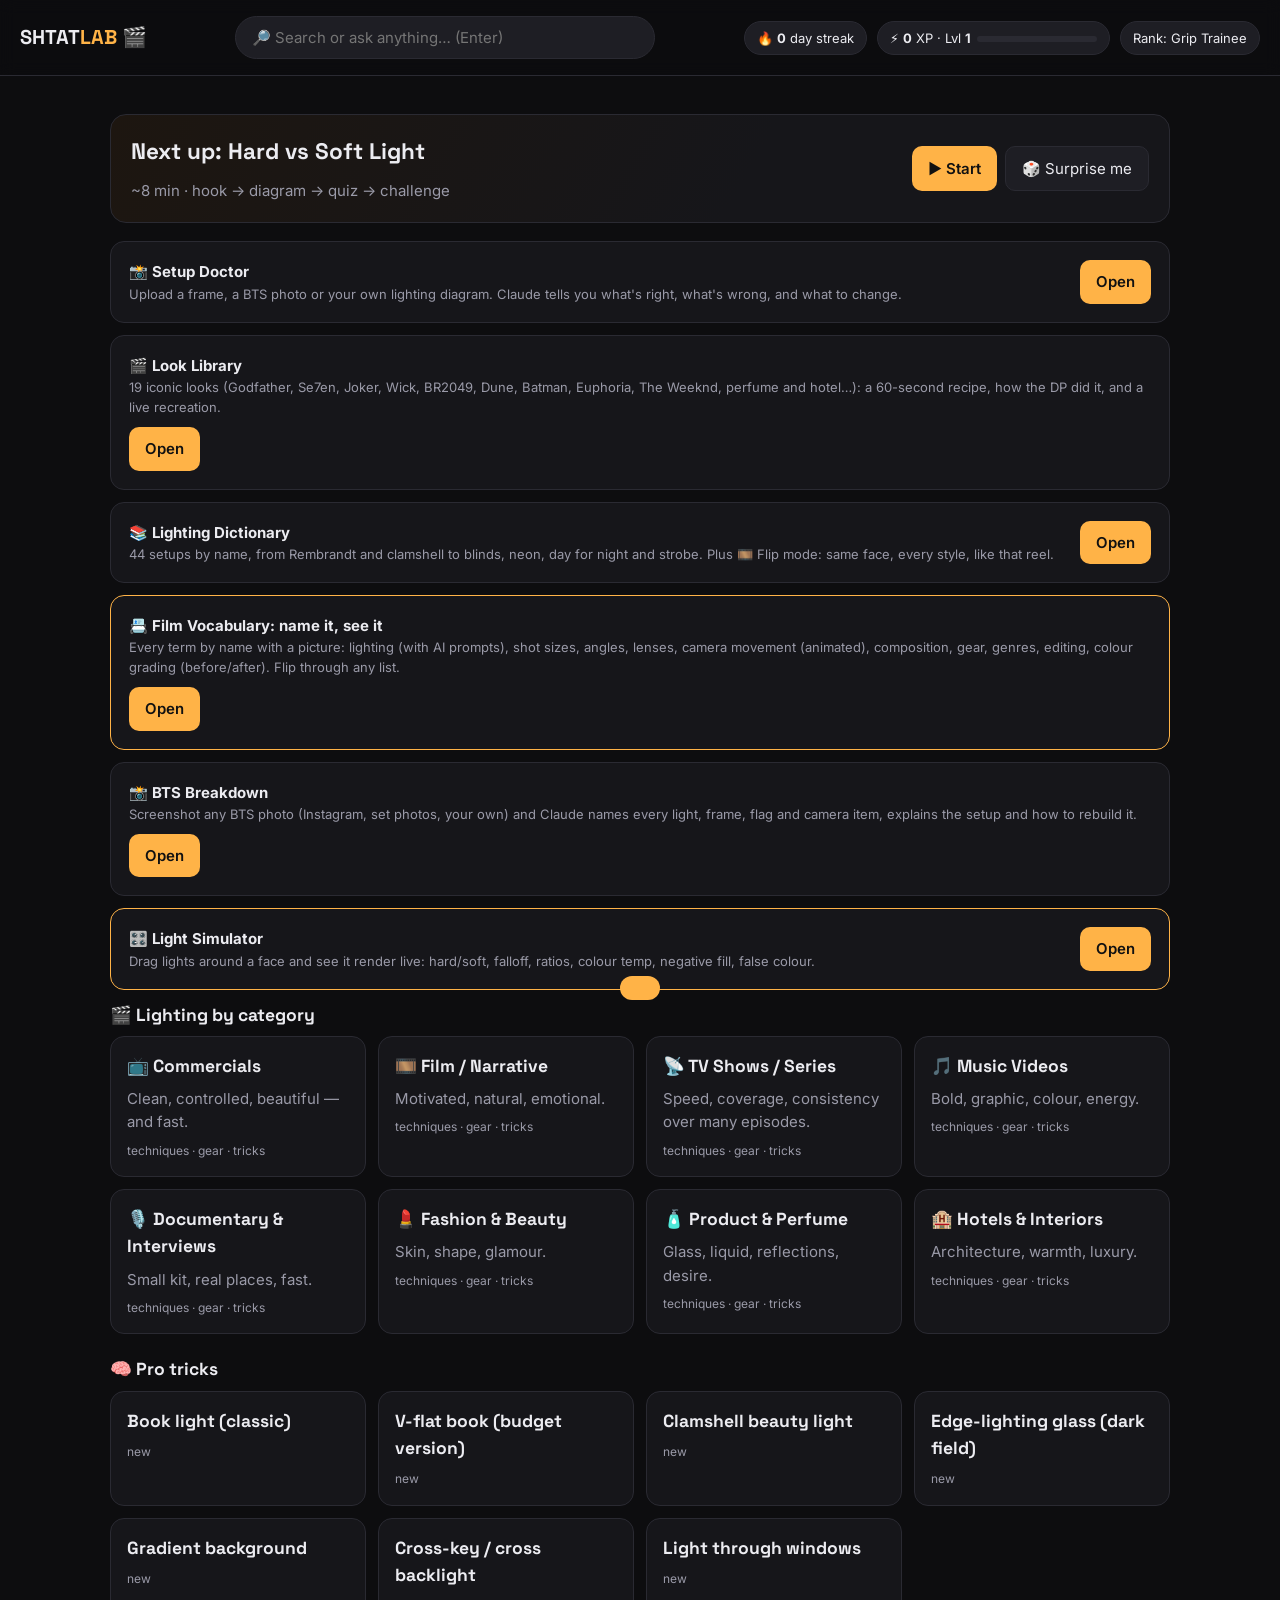
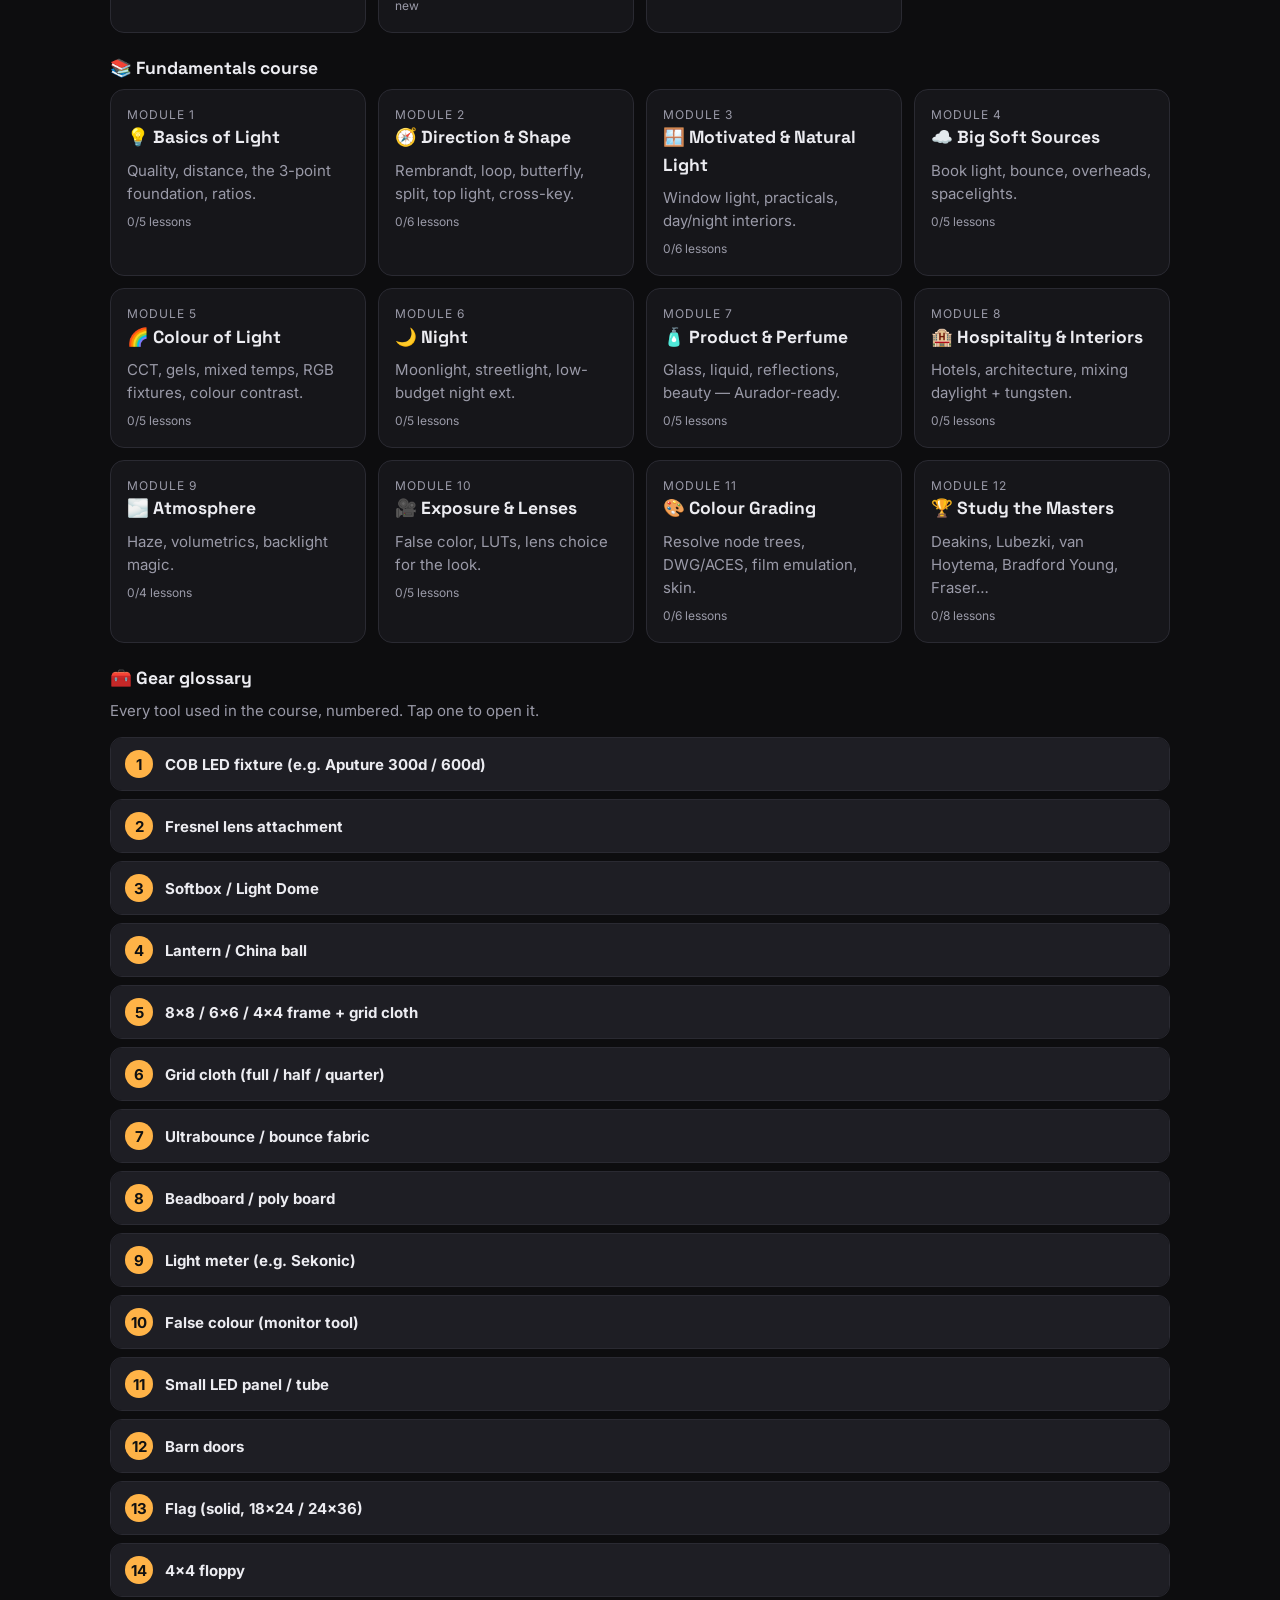
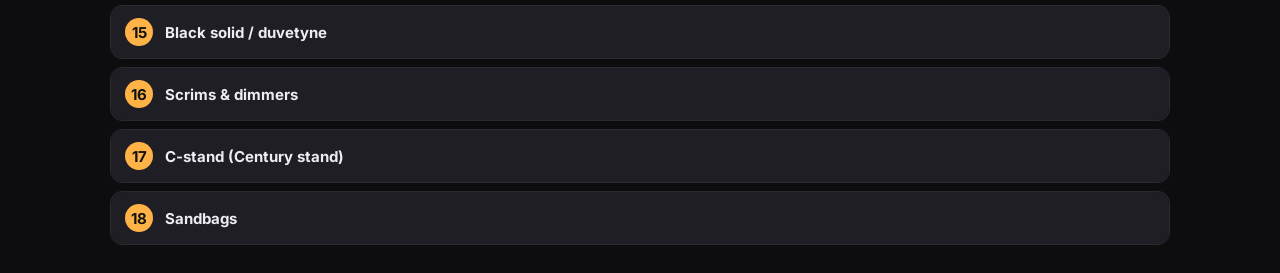
==== learn/index.html @ 8f4c864c "Shtat Lab: DP toolkit + lighting school as an iPhone web app Today, Shoots (call sheets, sun, weathe" ====
<!DOCTYPE html>
<html lang="en">
<head>
<meta charset="utf-8">
<meta name="viewport" content="width=device-width, initial-scale=1, viewport-fit=cover">
<meta name="theme-color" content="#0d0d0f">
<title>Shtat Lab: Learn</title>
<link rel="preconnect" href="https://fonts.googleapis.com">
<link href="https://fonts.googleapis.com/css2?family=Space+Grotesk:wght@400;600;700&family=Inter:wght@400;500;600&display=swap" rel="stylesheet">
<style>
:root{--bg:#0d0d0f;--panel:#16161a;--panel2:#1e1e24;--line:#2a2a32;--txt:#ececf1;--mut:#9a9aa8;--key:#ffb347;--fill:#6fa8ff;--back:#ff6b9d;--ok:#4ade80}
*{box-sizing:border-box}body{margin:0;background:var(--bg);color:var(--txt);font:15px/1.55 Inter,system-ui,sans-serif}
h1,h2,h3{font-family:'Space Grotesk',sans-serif;margin:0 0 .4em}
a{color:var(--key)}
.wrap{max-width:1100px;margin:0 auto;padding:20px}
header{display:flex;flex-wrap:wrap;gap:14px;align-items:center;justify-content:space-between;padding:16px 20px;border-bottom:1px solid var(--line);position:sticky;top:0;background:rgba(13,13,15,.92);backdrop-filter:blur(8px);z-index:5}
.logo{font-family:'Space Grotesk';font-weight:700;font-size:20px}.logo span{color:var(--key)}
#srch{flex:1;min-width:200px;max-width:420px;background:var(--panel2);color:var(--txt);border:1px solid var(--line);border-radius:999px;padding:9px 16px;font:inherit}#srch:focus{outline:none;border-color:var(--key)}
.stats{display:flex;gap:10px;flex-wrap:wrap}
.pill{background:var(--panel2);border:1px solid var(--line);border-radius:999px;padding:6px 12px;font-size:13px;white-space:nowrap}
.bar{height:6px;background:var(--line);border-radius:9px;overflow:hidden;width:120px;display:inline-block;vertical-align:middle;margin-left:6px}.bar i{display:block;height:100%;background:linear-gradient(90deg,var(--key),var(--back))}
button{font:inherit;cursor:pointer;border:0;border-radius:10px;padding:10px 16px;background:var(--panel2);color:var(--txt);border:1px solid var(--line)}
button:hover{border-color:var(--key)}
.cta{background:var(--key);color:#111;font-weight:600;border:0}
.hero{display:grid;grid-template-columns:1fr auto;gap:16px;align-items:center;background:linear-gradient(120deg,#1d1610,#16161a 60%);border:1px solid var(--line);border-radius:16px;padding:20px;margin:18px 0}
.hero p{color:var(--mut);margin:.2em 0 0}
.mods{display:grid;grid-template-columns:repeat(auto-fill,minmax(240px,1fr));gap:12px}
.mod{background:var(--panel);border:1px solid var(--line);border-radius:14px;padding:16px;cursor:pointer;transition:.15s}
.mod:hover{transform:translateY(-2px);border-color:var(--key)}
.mod .n{font-size:12px;color:var(--mut);letter-spacing:.08em;text-transform:uppercase}
.mod.locked{opacity:.55}
.mod .prog{font-size:12px;color:var(--mut);margin-top:8px}
.lessons{display:grid;gap:10px;margin-top:12px}
.les{display:flex;justify-content:space-between;align-items:center;background:var(--panel);border:1px solid var(--line);border-radius:12px;padding:14px 16px;cursor:pointer}
.les:hover{border-color:var(--key)}.les.done{border-color:var(--ok)}
.tag{font-size:11px;padding:3px 8px;border-radius:99px;background:var(--panel2);color:var(--mut)}
.tabs{display:flex;gap:6px;flex-wrap:wrap;margin:14px 0}
.tabs button{padding:8px 12px;font-size:13px}.tabs button.on{background:var(--key);color:#111;border-color:var(--key)}
.card{background:var(--panel);border:1px solid var(--line);border-radius:14px;padding:18px;margin-bottom:12px}
.hook{border-left:4px solid var(--back)}
.diagram{background:#101014;border-radius:12px;padding:10px}
.grid2{display:grid;grid-template-columns:repeat(auto-fit,minmax(260px,1fr));gap:12px}
ul{padding-left:18px;margin:.3em 0}li{margin:.25em 0}
.ex{display:flex;gap:10px;align-items:flex-start;padding:10px 0;border-bottom:1px solid var(--line)}.ex:last-child{border:0}
.ex b{display:block}.ex small{color:var(--mut)}
.badge{font-size:11px;padding:2px 7px;border-radius:6px;font-weight:600}
.film{background:#3b2a12;color:var(--key)}.tv{background:#122a3b;color:var(--fill)}.ad{background:#3b1228;color:var(--back)}.yt{background:#3b1212;color:#ff6b6b}.web{background:#1e2e1e;color:var(--ok)}
.opt{display:block;width:100%;text-align:left;margin:6px 0}
.opt.right{background:#143322;border-color:var(--ok)}.opt.wrong{background:#3a1616;border-color:#f87171}
.toast{position:fixed;bottom:20px;left:50%;transform:translateX(-50%) translateY(120px);background:var(--key);color:#111;font-weight:700;padding:12px 20px;border-radius:12px;transition:.3s;z-index:20}
.toast.show{transform:translateX(-50%) translateY(0)}
.back{margin-bottom:10px}
.mut{color:var(--mut)}
.chal{border:1px dashed var(--key)}
.copy{font-size:13px;padding:6px 10px}
.legend span{display:inline-flex;align-items:center;gap:5px;margin-right:12px;font-size:13px}.legend i{width:10px;height:10px;border-radius:50%;display:inline-block}
.gear{border:1px solid var(--line);border-radius:12px;margin:8px 0;overflow:hidden}
.gear summary{list-style:none;cursor:pointer;padding:12px 14px;display:flex;gap:12px;align-items:center;background:var(--panel2)}
.gear summary::-webkit-details-marker{display:none}
.gear .num{width:28px;height:28px;border-radius:50%;background:var(--key);color:#111;font-weight:700;display:flex;align-items:center;justify-content:center;flex:none}
.gear .body{padding:14px;display:grid;grid-template-columns:180px 1fr;gap:14px;align-items:start}
.gear .pic{background:#101014;border-radius:10px;padding:8px}
.ai{white-space:pre-wrap;background:var(--panel2);border-radius:10px;padding:12px;margin-top:10px;font-size:14px}
.drop{border:2px dashed var(--line);border-radius:12px;padding:18px;text-align:center;cursor:pointer;color:var(--mut)}
.drop:hover{border-color:var(--key)}
.thumbs{display:flex;gap:8px;flex-wrap:wrap;margin-top:10px}.thumbs img{height:90px;border-radius:8px}
textarea{width:100%;background:var(--panel2);color:var(--txt);border:1px solid var(--line);border-radius:10px;padding:10px;font:inherit;margin-top:10px}
.lead{font-size:17px;line-height:1.6}
.card h3{margin-top:18px}.card h3:first-child{margin-top:0}
.box{border-left:4px solid var(--key);background:var(--panel2);border-radius:8px;padding:10px 14px;margin:14px 0}.box b{color:var(--key)}
.figs{display:grid;grid-template-columns:repeat(auto-fit,minmax(240px,1fr));gap:12px;margin:12px 0}
.fig{margin:0;background:#101014;border-radius:12px;padding:8px}.fig canvas{width:100%;border-radius:8px;display:block;background:#222}
.fig figcaption{font-size:13px;color:var(--mut);margin-top:6px}.fig figcaption .copy{margin-top:6px;display:inline-block}
.sim{margin-top:6px}.simgrid{display:grid;grid-template-columns:320px 1fr;gap:14px;align-items:start}
.modal{position:fixed;inset:0;background:#000c;z-index:50;display:flex;align-items:center;justify-content:center;padding:16px}.modal[hidden]{display:none}.modalbox{background:var(--panel);border:1px solid var(--line);border-radius:14px;padding:16px;width:min(1000px,100%);max-height:94vh;overflow:auto}
.inp{width:100%;margin:0 0 8px;background:var(--panel2);color:var(--txt);border:1px solid var(--line);border-radius:8px;padding:6px}
.winrow{border:1px solid var(--line);border-radius:10px;padding:8px 10px;margin:8px 0;display:flex;flex-wrap:wrap;gap:6px;align-items:center}.winrow .rng{width:100%;margin:2px 0}
.sigs{display:flex;gap:6px;flex-wrap:wrap;margin-bottom:10px}
#plan{width:100%;max-width:320px;border-radius:12px;touch-action:none;cursor:grab;background:#101014}
#view{width:100%;border-radius:12px;background:#222;image-rendering:auto}
.meter{margin-top:8px;font-size:14px;background:var(--panel2);border-radius:8px;padding:8px 10px}
.simctl{display:grid;grid-template-columns:1fr 1fr;gap:12px;margin-top:12px}
.rng{display:grid;grid-template-columns:1fr 120px 52px;gap:8px;align-items:center;font-size:13px;margin:6px 0}.rng output{font-size:12px;color:var(--key);text-align:right}
.chk{font-size:13px;display:inline-flex;gap:6px;align-items:center;margin:6px 10px 0 0}
select{background:var(--panel2);color:var(--txt);border:1px solid var(--line);border-radius:8px;padding:6px}
.lchips{display:flex;gap:6px;flex-wrap:wrap;margin-top:10px}.lchip{font-size:12px;padding:6px 10px;display:inline-flex;gap:6px;align-items:center}.lchip i{width:10px;height:10px;border-radius:50%;display:inline-block}.lchip.on{border-color:var(--key);background:#2a2216}
.vid{display:flex;gap:10px;padding:10px 0;border-bottom:1px solid var(--line)}.vid:last-child{border:0}.vid small{display:block;color:var(--mut)}
@media(max-width:760px){.simgrid,.simctl{grid-template-columns:1fr}}
@media(max-width:640px){.hero{grid-template-columns:1fr}.gear .body{grid-template-columns:1fr}}
.card.book{line-height:1.65}@media(max-width:700px){.flipgrid{grid-template-columns:1fr!important}}.card.book h3{margin-top:22px}

/* --- phone app tweaks --- */
html,body{overscroll-behavior-y:none;-webkit-tap-highlight-color:transparent}
body{-webkit-font-smoothing:antialiased}
@media(max-width:640px){
 header{padding:10px 14px;gap:8px}
 header .logo{font-size:18px}
 #srch{order:3;flex-basis:100%;max-width:none;font-size:16px}
 .stats{gap:6px}.pill{padding:5px 9px;font-size:12px}.bar{width:60px}
 .wrap{padding:14px}
 .hero{padding:16px;margin:12px 0}
 button{min-height:40px}
 input,select,textarea{font-size:16px}
 .tabs{flex-wrap:nowrap;overflow-x:auto;scrollbar-width:none;margin:12px -14px;padding:0 14px}.tabs::-webkit-scrollbar{display:none}.tabs button{flex:none}
 .modalbox{padding:12px}
}
</style>
</head>
<body>
<header>
  <div class="logo" onclick="home()" style="cursor:pointer">SHTAT<span>LAB</span> 🎬</div><input id="srch" placeholder="🔎 Search or ask anything… (Enter)" onkeydown="if(event.key==='Enter')doSearch(this.value)">
  <div class="stats">
    <span class="pill">🔥 <b id="streak">0</b> day streak</span>
    <span class="pill">⚡ <b id="xp">0</b> XP · Lvl <b id="lvl">1</b><span class="bar"><i id="xpbar" style="width:0%"></i></span></span>
    <span class="pill" id="rank">Rank: Grip Trainee</span>
  </div>
</header>
<div class="wrap" id="app"></div>
<div class="toast" id="toast"></div>

<script>
// ---------- STATE (localStorage, safe) ----------
const S = (()=>{let d={xp:0,done:{},last:null,streak:0};try{d=Object.assign(d,JSON.parse(localStorage.getItem('lightlab')||'{}'))}catch(e){}return d})();
function save(){try{localStorage.setItem('lightlab',JSON.stringify(S))}catch(e){}}
const RANKS=[[0,'Grip Trainee'],[100,'Best Boy'],[250,'Gaffer'],[500,'Camera Operator'],[900,'DP'],[1500,'ASC Material'],[2500,'Deakins Mode']];
function touchStreak(){const t=new Date().toDateString();if(S.last===t)return;const y=new Date(Date.now()-864e5).toDateString();S.streak=(S.last===y)?S.streak+1:1;S.last=t;save()}
function addXP(n,msg){S.xp+=n;touchStreak();save();renderStats();toast(`+${n} XP · ${msg}`)}
function renderStats(){const lvl=Math.floor(S.xp/100)+1;xp.textContent=S.xp;document.getElementById('lvl').textContent=lvl;xpbar.style.width=(S.xp%100)+'%';streak.textContent=S.streak;let r=RANKS[0][1];RANKS.forEach(([x,n])=>{if(S.xp>=x)r=n});rank.textContent='Rank: '+r}
function toast(m){const t=document.getElementById('toast');t.textContent=m;t.classList.add('show');setTimeout(()=>t.classList.remove('show'),1800)}
const yt=q=>'https://www.youtube.com/results?search_query='+encodeURIComponent(q);

// ---------- DIAGRAMS (top-down SVG) ----------
function lamp(x,y,c,label,rot=0,soft=false){return `<g transform="translate(${x},${y}) rotate(${rot})">${soft?`<rect x="-26" y="-6" width="52" height="12" rx="3" fill="${c}" opacity=".9"/>`:`<polygon points="-10,-8 10,-8 6,8 -6,8" fill="${c}"/>`}</g><text x="${x}" y="${y+(y>150?28:-16)}" fill="${c}" font-size="12" text-anchor="middle" font-family="Inter">${label}</text>`}
function beam(x1,y1,x2,y2,c){return `<line x1="${x1}" y1="${y1}" x2="${x2}" y2="${y2}" stroke="${c}" stroke-width="1.5" stroke-dasharray="4 4" opacity=".7"/>`}
const subj=(x=250,y=120)=>`<circle cx="${x}" cy="${y}" r="16" fill="#ddd"/><polygon points="${x-4},${y+15} ${x+4},${y+15} ${x},${y+22}" fill="#ddd"/><text x="${x+24}" y="${y-18}" fill="#9a9aa8" font-size="11" font-family="Inter">talent (nose →cam)</text>`;
const cam=(x=250,y=250)=>`<rect x="${x-16}" y="${y-10}" width="32" height="20" rx="3" fill="#888"/><polygon points="${x-8},${y-10} ${x+8},${y-10} ${x+12},${y-20} ${x-12},${y-20}" fill="#888"/><text x="${x}" y="${y+26}" fill="#9a9aa8" font-size="11" text-anchor="middle" font-family="Inter">CAMERA</text>`;
const svg=inner=>`<svg viewBox="0 0 500 290" width="100%" style="max-height:330px">${inner}</svg>`;

const D={
threePoint:svg(beam(110,200,250,120,'#ffb347')+beam(400,210,250,120,'#6fa8ff')+beam(330,40,250,120,'#ff6b9d')+subj()+cam()+lamp(110,200,'#ffb347','KEY · 45° side, slightly high',-50,true)+lamp(400,210,'#6fa8ff','FILL · opposite, 1–2 stops under',50,true)+lamp(330,40,'#ff6b9d','BACK/RIM · behind, opp. key',150)+`<line x1="250" y1="20" x2="250" y2="285" stroke="#2a2a32"/>`),
hardSoft:svg(`<text x="125" y="22" fill="#ececf1" text-anchor="middle" font-family="Space Grotesk" font-size="14">HARD</text><text x="375" y="22" fill="#ececf1" text-anchor="middle" font-family="Space Grotesk" font-size="14">SOFT</text><line x1="250" y1="10" x2="250" y2="285" stroke="#2a2a32"/>`+lamp(60,80,'#ffb347','small source / far',0)+beam(60,80,125,160,'#ffb347')+`<circle cx="125" cy="160" r="18" fill="#ddd"/><polygon points="140,170 230,230 215,250 125,178" fill="#000" stroke="#555"/><text x="185" y="270" fill="#9a9aa8" font-size="11" font-family="Inter" text-anchor="middle">crisp shadow edge</text><rect x="285" y="50" width="90" height="14" rx="3" fill="#6fa8ff"/><text x="330" y="40" fill="#6fa8ff" font-size="12" text-anchor="middle" font-family="Inter">big source / close (8x8 grid, bounce)</text>`+beam(300,64,375,160,'#6fa8ff')+beam(370,64,375,160,'#6fa8ff')+`<circle cx="375" cy="160" r="18" fill="#ddd"/><defs><linearGradient id="g"><stop offset="0" stop-color="#000" stop-opacity=".9"/><stop offset="1" stop-color="#000" stop-opacity="0"/></linearGradient></defs><polygon points="388,172 480,235 460,262 372,180" fill="url(#g)"/><text x="425" y="280" fill="#9a9aa8" font-size="11" font-family="Inter" text-anchor="middle">soft, wrapping falloff</text>`),
inverse:svg(lamp(50,140,'#ffb347','source',90)+[1,2,3,4].map((d,i)=>{const x=50+d*100,o=1/(d*d);return `<rect x="${x-14}" y="${140-60*Math.sqrt(o)}" width="28" height="${120*Math.sqrt(o)}" fill="#ffb347" opacity="${.15+o*.85}" rx="3"/><text x="${x}" y="230" fill="#ececf1" font-size="13" text-anchor="middle" font-family="Space Grotesk">${d}m</text><text x="${x}" y="250" fill="#9a9aa8" font-size="12" text-anchor="middle" font-family="Inter">${['100%','25% (−2 st)','11% (−3.2 st)','6% (−4 st)'][i]}</text>`}).join('')+`<text x="250" y="280" fill="#ff6b9d" font-size="12" text-anchor="middle" font-family="Inter">double the distance → 1/4 the light (−2 stops)</text>`),
ratio:svg(subj(250,130)+cam(250,255)+lamp(120,150,'#ffb347','KEY  f/5.6',-70,true)+lamp(380,150,'#6fa8ff','FILL  f/2.8 → 2 stops = 4:1',70,true)+beam(120,150,250,130,'#ffb347')+beam(380,150,250,130,'#6fa8ff')+`<text x="250" y="40" fill="#ececf1" font-size="14" text-anchor="middle" font-family="Space Grotesk">1 stop = 2:1 · 2 stops = 4:1 · 3 stops = 8:1</text><text x="250" y="62" fill="#9a9aa8" font-size="12" text-anchor="middle" font-family="Inter">commercial/beauty ≈ 2:1 · drama ≈ 4:1–8:1 · noir 16:1+</text>`),
negFill:svg(subj(250,130)+cam(250,255)+lamp(110,150,'#ffb347','KEY (soft)',-70,true)+beam(110,150,250,130,'#ffb347')+`<rect x="360" y="90" width="12" height="90" fill="#000" stroke="#ececf1"/><text x="400" y="80" fill="#ececf1" font-size="12" text-anchor="middle" font-family="Inter">4x4 floppy / black solid</text><text x="400" y="200" fill="#9a9aa8" font-size="11" text-anchor="middle" font-family="Inter">kills bounce → shape on shadow side</text>`),
};

// ---------- GEAR GLOSSARY (numbered, expandable, illustrated) ----------
const G=(s)=>`<svg viewBox="0 0 160 110" width="100%">${s}</svg>`;
const stand=(x)=>`<line x1="${x}" y1="60" x2="${x}" y2="100" stroke="#777" stroke-width="3"/><line x1="${x}" y1="100" x2="${x-18}" y2="108" stroke="#777" stroke-width="3"/><line x1="${x}" y1="100" x2="${x+18}" y2="108" stroke="#777" stroke-width="3"/>`;
const GEAR={
 cob:{n:'COB LED fixture (e.g. Aputure 300d / 600d)',d:'A single-point, high-output LED (chip-on-board). On its own it is a HARD source. It is the "engine" you put modifiers on: softbox, lantern, fresnel, or you fire it into a bounce or through a frame of grid cloth. Bowens mount on most.',img:G(stand(80)+`<rect x="55" y="25" width="50" height="38" rx="5" fill="#444" stroke="#999"/><circle cx="80" cy="44" r="12" fill="#ffb347"/><rect x="70" y="63" width="20" height="6" fill="#666"/>`),q:'Aputure 600d COB light'},
 fresnel:{n:'Fresnel lens attachment',d:'A stepped lens in front of the source that lets you spot (tight, punchy, hard) or flood (wider) the beam. Classic hard sunlight / window punch / backlight tool. Used with barn doors to cut the edges.',img:G(stand(80)+`<rect x="50" y="25" width="60" height="38" rx="5" fill="#444"/><circle cx="110" cy="44" r="18" fill="none" stroke="#ffb347" stroke-width="3"/><circle cx="110" cy="44" r="11" fill="none" stroke="#ffb347" stroke-width="2"/><circle cx="110" cy="44" r="4" fill="#ffb347"/>`),q:'Aputure fresnel F10 attachment'},
 softbox:{n:'Softbox / Light Dome',d:'A fabric box with a front diffuser (often an inner baffle too) that turns a COB into a medium soft, directional source. Add a fabric grid (egg crate) to stop spill onto the background.',img:G(stand(80)+`<polygon points="62,55 98,55 130,15 30,15" fill="#ddd" stroke="#999"/><rect x="30" y="10" width="100" height="6" fill="#fff"/>`),q:'Aputure light dome softbox with grid'},
 lantern:{n:'Lantern / China ball',d:'A round or cylinder-shaped diffuser that spills soft light everywhere (360°). Great as a soft top light over a table or for ambient fill. Has a skirt to cut spill on one side.',img:G(`<line x1="80" y1="0" x2="80" y2="25" stroke="#777" stroke-width="2"/><ellipse cx="80" cy="60" rx="38" ry="34" fill="#f3e8d0" stroke="#bbb"/><path d="M42 60 Q80 75 118 60" fill="none" stroke="#bbb"/><path d="M42 50 Q80 65 118 50" fill="none" stroke="#bbb"/>`),q:'Aputure lantern softbox film lighting'},
 frame:{n:'8x8 / 6x6 / 4x4 frame + grid cloth',d:'A metal frame (feet: 8×8 ft ≈ 2.4 m) with fabric stretched on it. Fire a light THROUGH it (diffusion) or INTO it (bounce, if the fabric is white/ultrabounce). The bigger the frame and closer to talent, the softer. Workhorse of big soft keys. Needs 2 C-stands or combo stands, sandbags, and wind care outside.',img:G(`<rect x="30" y="8" width="100" height="80" fill="#eee" stroke="#999" stroke-width="4"/><g stroke="#ccc">${[1,2,3,4].map(i=>`<line x1="${30+i*20}" y1="8" x2="${30+i*20}" y2="88"/><line x1="30" y1="${8+i*16}" x2="130" y2="${8+i*16}"/>`).join('')}</g><line x1="30" y1="88" x2="30" y2="108" stroke="#777" stroke-width="3"/><line x1="130" y1="88" x2="130" y2="108" stroke="#777" stroke-width="3"/>`),q:'8x8 butterfly frame grid cloth film set'},
 gridcloth:{n:'Grid cloth (full / half / quarter)',d:'A woven diffusion fabric with a faint grid pattern. Full grid = most diffusion, most light loss (~2 stops); half ≈ 1–1.5 stops; quarter ≈ ½–1 stop. Same idea as 216 / 250 / 251 gels, but on a frame.',img:G(`<rect x="20" y="15" width="38" height="70" fill="#fff" opacity=".95"/><rect x="62" y="15" width="38" height="70" fill="#fff" opacity=".65"/><rect x="104" y="15" width="38" height="70" fill="#fff" opacity=".35"/><text x="39" y="102" fill="#aaa" font-size="10" text-anchor="middle">FULL</text><text x="81" y="102" fill="#aaa" font-size="10" text-anchor="middle">HALF</text><text x="123" y="102" fill="#aaa" font-size="10" text-anchor="middle">QUARTER</text>`),q:'grid cloth full half quarter diffusion'},
 ultrabounce:{n:'Ultrabounce / bounce fabric',d:'A white reflective fabric (often black on the back = negative fill on the other side!). You point the light INTO it and the whole frame becomes the source: huge, soft, natural. Less efficient than diffusion, so you need more power.',img:G(`<rect x="70" y="10" width="80" height="80" fill="#fff" stroke="#999" stroke-width="3"/>`+`<rect x="10" y="45" width="26" height="20" rx="3" fill="#444"/><circle cx="36" cy="55" r="5" fill="#ffb347"/><line x1="40" y1="55" x2="70" y2="40" stroke="#ffb347" stroke-dasharray="3 3"/><line x1="40" y1="55" x2="70" y2="70" stroke="#ffb347" stroke-dasharray="3 3"/>`),q:'ultrabounce book light film set'},
 bead:{n:'Beadboard / poly board',d:'Cheap, light white foam boards used as bounce fill (or to make a book light). Beadboard is textured and slightly softer; poly is smoother and more reflective. Paint one side black for neg fill.',img:G(`<rect x="45" y="10" width="70" height="90" fill="#f5f5f5" stroke="#bbb"/><g fill="#ddd">${Array.from({length:30},(_,i)=>`<circle cx="${52+(i%6)*11}" cy="${18+Math.floor(i/6)*17}" r="2"/>`).join('')}</g>`),q:'beadboard poly bounce film lighting'},
 meter:{n:'Light meter (e.g. Sekonic)',d:'Measures incident light (light falling ON the subject) in f-stops. Point the dome at the light to compare key vs fill = your ratio, independent of camera settings.',img:G(`<rect x="55" y="25" width="50" height="80" rx="8" fill="#333" stroke="#777"/><circle cx="80" cy="20" r="14" fill="#fff"/><rect x="62" y="40" width="36" height="22" fill="#4ade80" opacity=".8"/><text x="80" y="56" font-size="11" text-anchor="middle" fill="#111">f/4</text>`),q:'Sekonic light meter incident dome'},
 falsecolor:{n:'False colour (monitor tool)',d:'A monitor mode that paints exposure levels in colours (e.g. pink/green ≈ skin, red = clipping, purple/blue = crushed). Fast way to read ratios and skin exposure on set without a meter.',img:G(`<rect x="15" y="15" width="130" height="80" rx="4" fill="#222" stroke="#666"/><circle cx="80" cy="50" r="22" fill="#4ade80"/><path d="M80 28 A22 22 0 0 1 80 72 Z" fill="#ff6b9d"/><rect x="15" y="80" width="130" height="15" fill="#6a3cff"/><rect x="120" y="15" width="25" height="20" fill="#ff3b3b"/>`),q:'false color monitor cinematography exposure'},
 panel:{n:'Small LED panel / tube',d:'Small, light, often bi-colour or RGB. Good for fill, hair light, practical boosts, or hiding in frame. Usually needs diffusion or a grid to look nice on faces.',img:G(stand(80)+`<rect x="45" y="20" width="70" height="42" rx="4" fill="#333"/><g fill="#ffe1a6">${Array.from({length:24},(_,i)=>`<circle cx="${53+(i%8)*8}" cy="${28+Math.floor(i/8)*12}" r="2.5"/>`).join('')}</g>`),q:'small LED panel film lighting'},
 barndoors:{n:'Barn doors',d:'Four hinged metal flaps on the front of a light to shape and cut the beam — e.g. keep the backlight off the lens or off the background.',img:G(`<rect x="55" y="35" width="50" height="40" fill="#444"/><polygon points="55,35 105,35 120,15 40,15" fill="#222" stroke="#888"/><polygon points="55,75 105,75 120,95 40,95" fill="#222" stroke="#888"/><circle cx="80" cy="55" r="10" fill="#ffb347"/>`),q:'barn doors film light'},
 flag:{n:'Flag (solid, 18x24 / 24x36)',d:'A small black fabric on a wire frame mounted on a C-stand arm. Cuts light off parts of the frame (lens flare, background, hot spots).',img:G(stand(50)+`<line x1="50" y1="60" x2="110" y2="40" stroke="#777" stroke-width="3"/><rect x="100" y="12" width="45" height="34" fill="#111" stroke="#666"/>`),q:'film flag C-stand 24x36 solid'},
 floppy:{n:'4x4 floppy',d:'A 4×4 ft black flag with an extra flap that "flops" down to make it 4×8. The go-to negative fill and big cutter on set.',img:G(`<rect x="40" y="10" width="70" height="45" fill="#111" stroke="#666"/><rect x="40" y="55" width="70" height="45" fill="#222" stroke="#666" stroke-dasharray="4 3"/><text x="122" y="80" fill="#9a9aa8" font-size="10">flop</text>`),q:'4x4 floppy flag negative fill'},
 solid:{n:'Black solid / duvetyne',d:'Large black fabric (on a frame or just taped up) to kill bounce, block windows, or create negative fill on a bigger scale than a floppy.',img:G(`<rect x="25" y="8" width="110" height="85" fill="#0a0a0a" stroke="#666" stroke-width="3"/>`),q:'black solid duvetyne film set'},
 scrim:{n:'Scrims & dimmers',d:'Wire mesh scrims (single = ~½ stop, double = ~1 stop) slide into the light to cut output without changing colour. On LEDs you mostly use the dimmer, but scrims let you cut just part of the beam.',img:G(`<circle cx="80" cy="55" r="40" fill="none" stroke="#999" stroke-width="3"/><g stroke="#666">${Array.from({length:9},(_,i)=>`<line x1="${44+i*9}" y1="20" x2="${44+i*9}" y2="90"/><line x1="40" y1="${22+i*8}" x2="120" y2="${22+i*8}"/>`).join('')}</g>`),q:'film light scrim single double'},
 cstand:{n:'C-stand (Century stand)',d:'The universal grip stand: three staggered legs, a grip head and an arm. Holds flags, frames, small lights. Always put the sandbag on the high leg and the weight under the arm.',img:G(`<line x1="80" y1="25" x2="80" y2="100" stroke="#999" stroke-width="4"/><line x1="80" y1="100" x2="55" y2="108" stroke="#999" stroke-width="3"/><line x1="80" y1="95" x2="110" y2="108" stroke="#999" stroke-width="3"/><line x1="80" y1="90" x2="70" y2="108" stroke="#999" stroke-width="3"/><circle cx="80" cy="25" r="6" fill="#ccc"/><line x1="80" y1="25" x2="140" y2="15" stroke="#999" stroke-width="3"/>`),q:'C-stand grip arm'},
 sandbag:{n:'Sandbags',d:'Weighted bags to stabilise stands. Rule: every stand with something on it gets a bag. Big frames outside get several.',img:G(`<path d="M30 70 Q80 40 130 70 L130 90 Q80 100 30 90 Z" fill="#7a6a4a" stroke="#5a4a2a"/><path d="M80 55 L80 35" stroke="#5a4a2a" stroke-width="4"/>`),q:'film sandbag shot bag'}
};
const GEAR_IDS=Object.keys(GEAR);
function gearList(ids){return ids.map((id,i)=>{const g=GEAR[id];return `<details class="gear"><summary><span class="num">${i+1}</span><b>${g.n}</b></summary><div class="body"><div class="pic">${g.img}</div><div><p style="margin-top:0">${g.d}</p><a href="https://www.google.com/search?tbm=isch&q=${encodeURIComponent(g.q)}" target="_blank">📷 Real photos of it (Google Images)</a><div style="margin-top:10px"><button class="copy ai-btn" onclick="deeper('${id}',this)">🔍 Go deeper (ask Claude)</button></div><div class="ai" id="deep-${id}" hidden></div></div></div></details>`}).join('')}

// ---------- CONTENT ----------
const MODULES=[
{id:'m1',n:'Module 1',t:'Basics of Light',e:'💡',desc:'Quality, distance, the 3-point foundation, ratios.',lessons:[
 {id:'hard-soft',t:'Hard vs Soft Light',min:8,
  hook:'Fun fact: Gordon Willis lit Brando in <i>The Godfather</i> with soft top light so his eyes fell into shadow — the studio hated it, and he became known as "The Prince of Darkness". Softness isn\'t about brightness, it\'s about <b>source size relative to the subject</b>.',
  diagram:'hardSoft',
  learn:['Hard = small source relative to subject (bare fresnel, sun, bare LED). Crisp shadow edges, texture, drama.','Soft = big source relative to subject (8x8 grid cloth, bounce, window). Gradual falloff, wraps around the face.','Same light gets SOFTER as you bring it CLOSER (relatively bigger) and HARDER as you push it away.','Diffusion vs bounce: diffusion = light through fabric; bounce = light off a surface (bigger, softer, less efficient).','Pro trick (Wandering DP): hard on the body, soft on the face.'],
  tools:['cob','fresnel','frame','gridcloth','ultrabounce','softbox','lantern','bead'],
  ex:[['film','Sicario (2015)','Roger Deakins — hard desert sun vs soft bounced interiors'],['film','Her (2013)','Hoyte van Hoytema — soft, warm, low-contrast intimacy'],['tv','Mindhunter','Erik Messerschmidt — soft, controlled, toppy office light'],['ad','Perfume ads (Chanel, Dior)','Huge soft sources on skin + hard backlight for glass sparkle'],['yt','In Depth Cine','"How cinematographers use hard vs soft light"']],
  watch:[["How Cinematographers Use Hard vs Soft Light — In Depth Cine", "https://www.indepthcine.com/videos/hard-vs-soft-light", "Film-focused breakdown with movie examples, diffusion vs bounce."], ["Soft Light vs Hard Light (What Actually Matters)", "https://www.youtube.com/watch?v=TaR-O9F-c7k", "Why 'which is better' is the wrong question."], ["Combining Hard and Soft Light", "https://www.youtube.com/watch?v=Tv6Rq-lhGxU", "Mixing both qualities in one frame, the pro move from section 5."], ["Hard vs Soft vs Diffused vs Specular", "https://www.youtube.com/watch?v=EN4NiMf-Apw", "Adds specular vs diffused, essential for glass and perfume."]],sim:'hard',
  quiz:[['You move a softbox from 1m to 3m away. What happens to the light quality?',['Gets softer','Gets harder','Stays the same'],1,'Further = relatively smaller source = harder. (And dimmer!)'],['Which is usually softer?',['600d through 4x4 half grid','600d bounced into an 8x8 ultrabounce','Bare 600d'],1,'Bigger source wins: the 8x8 bounce.']],
  chal:'10-min challenge: one light, one face (or a mug). Shoot 3 frames: bare light, same light through diffusion, same light bounced off a wall. Compare the shadow edges side by side. Save to 10 My Exercises.'},
 {id:'inverse',t:'Inverse Square Law (Falloff)',min:6,
  hook:'Fun fact: for <i>Barry Lyndon</i> Kubrick used Zeiss f/0.7 lenses originally made for NASA to shoot by candlelight. When light is that weak, distance is everything — and falloff becomes the look.',
  diagram:'inverse',
  learn:['Double the distance = 1/4 of the light = −2 stops.','Close source → fast falloff: bright face, dark background (moody).','Far source (pushed back + more power) → even light across the set (commercial/clean).','This is how you control talent-to-background ratio WITHOUT touching the background.'],
  tools:['meter','falsecolor','cob'],
  ex:[['film','Barry Lyndon (1975)','John Alcott — candles + super-fast lenses, extreme falloff'],['film','The Revenant (2015)','Lubezki — natural/fire light only, huge falloff at night'],['ad','Product on black','Close soft source = product glows, background dies']],
  watch:[["Inverse Square Law for Cinematographers", "https://www.youtube.com/watch?v=qWLxvLbF5IU", "How falloff behaves in a typical shooting scenario."], ["Matt Bendo CSC breaks down the Inverse Square Law", "https://www.youtube.com/watch?v=EJTDrhx61k4", "Working DP explaining it on set."], ["How to EASILY control the light on your backdrop", "https://www.youtube.com/watch?v=AwOrLG2iDAo", "Using the law to control background brightness."]],sim:'close',
  quiz:[['Light at 1m reads f/8. Move it to 2m. New reading?',['f/5.6','f/4','f/2.8'],1,'2× distance = −2 stops: f/8 → f/5.6 → f/4.'],['You want a dark background with the same face exposure. Do you…',['Push light back + power up','Bring light closer + power down'],1,'Closer = faster falloff = background drops off.']],
  chal:'Challenge: put someone 1m from a wall. Light them with the source at 50cm, then at 3m (matched face exposure). Watch the wall change. That\'s falloff.'},
 {id:'three-point',t:'3-Point Lighting',min:10,
  hook:'Fun fact: 3-point lighting is classic studio-era Hollywood — think <i>Casablanca</i> glamour with key, fill and a glowing hair light. Modern DPs mostly break it, but you need it in your bones first so you know WHAT you\'re breaking.',
  diagram:'threePoint',
  learn:['KEY: main light, ~30–45° off camera axis, slightly above eye line. Sets mood + direction.','FILL: opposite side, softer and 1–3 stops under key. Controls contrast (the ratio).','BACK/RIM: behind subject, opposite the key. Separates from background. Flag it so it doesn\'t flare the lens.','Modern upgrade: key on the FAR side of the face (short side) = instant cinematic look.','Often the "fill" is just ambient bounce, and the "back" is a practical or window.'],
  tools:['cob','softbox','panel','bead','barndoors','flag','cstand','sandbag'],
  ex:[['film','Casablanca (1942)','Arthur Edeson — textbook glamour key + hair light'],['web','Errol Morris interviews','Clean, controlled interview lighting (the Interrotron)'],['ad','Hotel / brand talking heads','Soft key on short side + practical lamp as backlight'],['yt','Indie Cinema Academy — Beyond 3-point','Side light, cross-key, key-side fill']],
  watch:[["Cinematic Interview Lighting in 7 Easy Steps", "https://www.youtube.com/watch?v=w3b415L08yU", "Building key, fill, back step by step, modern style."], ["Filmmaking 101 – Three Point Lighting", "https://www.youtube.com/watch?v=j_Sov3xmgwg", "The classic version, clearly explained."], ["Could Roger Deakins be wrong? Cove lighting vs 3-point", "https://www.youtube.com/watch?v=GPtgU0y_CaA", "How Deakins' cove approach compares to the textbook."], ["Indie Cinema Academy — Beyond 3-Point (Part 2)", "https://indiecinemaacademy.com/academy/beyond-three-point-lighting-part-02-cinematic-lighting-lesson-06/", "Key-side fill and other alternatives."]],sim:'threepoint',
  quiz:[['Where does the backlight usually go?',['Next to camera','Behind subject, opposite the key','Directly above camera'],1,'Behind and opposite the key, flagged off the lens.'],['Key on the side of the face AWAY from camera is called…',['Broad lighting','Short-side lighting','Flat lighting'],1,'Short side = more shape, more cinematic.']],
  chal:'Challenge: light a 1-minute interview frame in 3 versions: classic 3-point, short-side key with NO fill, and key + practical lamp as backlight. Pick your favorite and say why.'},
 {id:'ratios',t:'Lighting Ratios',min:7,
  hook:'Fun fact: Wandering DP breaks down a Jude Law shot at roughly 8:1 — that\'s just 3 stops between key and fill side. Ratios are how pros make a whole film feel consistent.',
  diagram:'ratio',
  learn:['Ratio = key side vs fill side. 1 stop = 2:1, 2 stops = 4:1, 3 stops = 8:1.','Commercial / beauty: 2:1–3:1. Drama: 4:1–8:1. Noir/thriller: 16:1+.','Second ratio: key vs background. Controls depth and separation.','Measure with a meter or false color. Write it down and keep it consistent across the scene.'],
  tools:['meter','falsecolor','scrim','bead','floppy'],
  ex:[['film','The Godfather','Very high ratio, top light, deep shadows'],['tv','Breaking Bad / Better Call Saul','Strong contrast + colour choices per character'],['ad','Aurador-style perfume spot','Low ratio on skin, high ratio on the background for drama']],
  watch:[["How to Improve Your Film with Lighting Contrast Ratios", "https://www.youtube.com/watch?v=bMZTqc1XYcY", "Ratios broken down across seven Hollywood films and shows."], ["How to use False Color: analyzing footage and ratios", "https://www.youtube.com/watch?v=k0bsXMlNxf8", "Reading ratios from other DPs' work."], ["Light Meters & Contrast Ratios — BareBonesCamera", "https://www.youtube.com/watch?v=LtP_ILw3wXA", "Measuring ratios with a meter."], ["Wandering DP — Lighting Ratios 101 (article)", "https://wanderingdp.com/cinematography/cinematography-school-lighting-ratios-101/", "Key-to-fill and key-to-background with film stills."]],sim:'ratio2',
  quiz:[['Key reads f/4, fill reads f/2. Ratio?',['2:1','4:1','8:1'],1,'2 stops = 4:1.'],['Typical beauty/perfume ratio?',['2:1','8:1','16:1'],0,'Low ratio = smooth, flattering skin.']],
  chal:'Challenge: same face, shoot 2:1, 4:1, 8:1 (only change the fill/neg fill). Label the stills and drop them in 07 Lighting Setups.'},
 {id:'neg-fill',t:'Negative Fill',min:5,
  hook:'Fun fact: lots of high-end DPs say they spend more time taking light AWAY than adding it. A black floppy is often the cheapest "cinematic" upgrade you can make.',
  diagram:'negFill',
  learn:['Negative fill = black flag/solid on the shadow side to soak up bounce.','Works best with soft keys in white rooms (hotel rooms!) where everything bounces.','Bring it closer = more contrast. Push it away = softer contrast.','Combine with short-side key = the instant "cinematic" face.'],
  tools:['floppy','solid','ultrabounce','cstand','sandbag'],
  ex:[['tv','Mindhunter','Controlled, sculpted faces in plain offices'],['ad','Hotel interiors','White walls → negative fill keeps shape on faces']],
  watch:[["Negative Fill: The Best Kept Secret", "https://www.youtube.com/watch?v=o9SIeMwbFOk", "What it is, placement tips, different situations."], ["The Truth About Negative Fill", "https://www.youtube.com/watch?v=ac8z8DtAoZs", "Demonstrations showing it blocks light rather than 'sucking' it."], ["How and When to Use Negative Fill", "https://www.youtube.com/watch?v=0CTFnM5KVpI", "Indoors and outdoors examples."]],sim:'negoff',
  quiz:[['Your white hotel room makes faces look flat. Fastest fix?',['Add more fill','Add negative fill on the shadow side','Raise ISO'],1,'Kill the bounce, get the shape back.']],
  chal:'Challenge: on your next real shoot, add a black flag on the shadow side for ONE setup. Before/after stills → 10 My Exercises.'}
]},
{id:'m2',n:'Module 2',t:'Direction & Shape',e:'🧭',desc:'Rembrandt, loop, butterfly, split, top light, cross-key.',locked:true},
{id:'m3',n:'Module 3',t:'Motivated & Natural Light',e:'🪟',desc:'Window light, practicals, day/night interiors.',locked:true},
{id:'m4',n:'Module 4',t:'Big Soft Sources',e:'☁️',desc:'Book light, bounce, overheads, spacelights.',locked:true},
{id:'m5',n:'Module 5',t:'Colour of Light',e:'🌈',desc:'CCT, gels, mixed temps, RGB fixtures, colour contrast.',locked:true},
{id:'m6',n:'Module 6',t:'Night',e:'🌙',desc:'Moonlight, streetlight, low-budget night ext.',locked:true},
{id:'m7',n:'Module 7',t:'Product & Perfume',e:'🧴',desc:'Glass, liquid, reflections, beauty — Aurador-ready.',locked:true},
{id:'m8',n:'Module 8',t:'Hospitality & Interiors',e:'🏨',desc:'Hotels, architecture, mixing daylight + tungsten.',locked:true},
{id:'m9',n:'Module 9',t:'Atmosphere',e:'🌫️',desc:'Haze, volumetrics, backlight magic.',locked:true},
{id:'m10',n:'Module 10',t:'Exposure & Lenses',e:'🎥',desc:'False color, LUTs, lens choice for the look.',locked:true},
{id:'m11',n:'Module 11',t:'Colour Grading',e:'🎨',desc:'Resolve node trees, DWG/ACES, film emulation, skin.',locked:true},
{id:'m12',n:'Module 12',t:'Study the Masters',e:'🏆',desc:'Deakins, Lubezki, van Hoytema, Bradford Young, Fraser…',locked:true}
];
const BADGE={film:'FILM',tv:'TV',ad:'AD',yt:'YOUTUBE',web:'ONLINE'};

// ---------- LIGHT SIMULATOR ENGINE v2 (pure math, no DOM) ----------
const SIM=(()=>{
const V=(x,y,z)=>({x,y,z}),add=(a,b)=>V(a.x+b.x,a.y+b.y,a.z+b.z),sub=(a,b)=>V(a.x-b.x,a.y-b.y,a.z-b.z),mul=(a,s)=>V(a.x*s,a.y*s,a.z*s),dot=(a,b)=>a.x*b.x+a.y*b.y+a.z*b.z,
cross=(a,b)=>V(a.y*b.z-a.z*b.y,a.z*b.x-a.x*b.z,a.x*b.y-a.y*b.x),len=a=>Math.sqrt(dot(a,a)),norm=a=>mul(a,1/(len(a)||1));
const SAMP=[];for(let i=0;i<24;i++){const r=Math.sqrt((i+.5)/24),t=i*2.39996;SAMP.push([r*Math.cos(t),r*Math.sin(t)])}
const FY=-1.6; // floor height relative to head centre (standing talent)
// approx. photometrics: lux at 1 m with standard reflector (daylight unless noted). Real units drive exposure.
const FIX={
 amaran100:{n:'amaran 100d',lux:9000,k:5600,var:1},amaran200:{n:'amaran 200d',lux:16000,k:5600,var:1},ap300:{n:'Aputure 300d II',lux:28000,k:5600,var:1},
 ap600:{n:'Aputure 600d Pro',lux:48000,k:5600,var:1},ap1200:{n:'Aputure 1200d Pro',lux:95000,k:5600,var:1},evoke:{n:'Nanlux Evoke 2400B',lux:180000,k:5600,var:1},
 m18:{n:'ARRI M18 (1.8kW HMI)',lux:140000,k:5600},hmi4k:{n:'4K HMI Par',lux:300000,k:5600},hmi18k:{n:'18K HMI',lux:1200000,k:5600},
 t650:{n:'650W Tungsten Fresnel',lux:4000,k:3200},t1k:{n:'1K Tungsten Fresnel',lux:7000,k:3200},t2k:{n:'2K Tungsten Fresnel',lux:15000,k:3200},t5k:{n:'5K Tungsten Fresnel',lux:40000,k:3200},
 s60:{n:'ARRI SkyPanel S60-C',lux:5000,k:5600,var:1,panel:.6},s360:{n:'ARRI SkyPanel S360-C',lux:25000,k:5600,var:1,panel:1.2},
 tube:{n:'Astera Titan Tube',lux:400,k:5600,var:1,panel:.25},p60:{n:'Small LED panel (P60c)',lux:1500,k:5600,var:1,panel:.3},bulb:{n:'Practical bulb (60W eq.)',lux:100,k:2700,var:1}};
const MOD={reflector:{n:'Bare / reflector',eff:1,size:.03},spot:{n:'Fresnel — spot',eff:1.6,size:.05},flood:{n:'Fresnel — flood',eff:.7,size:.15},
 softbox:{n:'Softbox 90 cm',eff:.3,size:.9},lantern:{n:'Lantern 65 cm',eff:.2,size:.65},grid4:{n:'4x4 full grid',eff:.25,size:1.2},grid6:{n:'6x6 full grid',eff:.25,size:1.8},
 bounce8:{n:'8x8 ultrabounce (bounce)',eff:.12,size:2.4},bounce12:{n:'12x12 bounce',eff:.1,size:3},book8:{n:'Book light 8x8 (bounce + grid)',eff:.06,size:2.4},native:{n:'Built-in (panel)',eff:1,size:0}};
function lux1m(l){if(l.pow!=null)return l.pow;if(l.fx&&FIX[l.fx]){return FIX[l.fx].lux*(MOD[l.mod]||MOD.reflector).eff*((l.dim??100)/100)}return 261*Math.pow(2,l.int||0)}
function lsize(l){if(l.fx&&FIX[l.fx]){const m=MOD[l.mod]||MOD.reflector;return l.mod==='native'?(FIX[l.fx].panel||.1):m.size}return l.size}
function fitFixture(l){ // convert a legacy {int,size} light to a real fixture + modifier + dimmer
 const need=261*Math.pow(2,l.int||0),s=l.size,mod=s<.06?'reflector':s<.3?'flood':s<.75?'lantern':s<1.1?'softbox':s<1.5?'grid4':s<2.1?'grid6':'book8';
 const tung=(l.k||5600)<3600&&need<4000*.7;const pool=tung?['t650','t1k','t2k','t5k']:['amaran100','amaran200','ap300','ap600','ap1200','evoke','m18','hmi4k','hmi18k'];
 let fx=pool.find(f=>FIX[f].lux*MOD[mod].eff>=need)||pool[pool.length-1];const dim=Math.max(1,Math.min(100,Math.round(need/(FIX[fx].lux*MOD[mod].eff)*100)));
 return Object.assign(l,{fx,mod,dim})}
function exposureMid(C){C=C||{};const T=C.t||2.8,t=1/(C.sh||48),iso=C.iso||800,nd=C.nd||0;return T*T*250/(t*iso)*Math.pow(2,nd)}
function kelvin(k){k=k/100;let r,g,b;if(k<=66){r=255;g=99.47*Math.log(k)-161.12;b=k<=19?0:138.52*Math.log(k-10)-305.04}else{r=329.7*Math.pow(k-60,-.1332);g=288.12*Math.pow(k-60,-.0755);b=255}
 const c=x=>Math.min(255,Math.max(0,x))/255;const w=[c(r),c(g),c(b)];const n=(w[0]*.3+w[1]*.59+w[2]*.11)||1;return w.map(v=>v/n)}
function hueRGB(h){h=((h%360)+360)%360/60;const c=1,x=1-Math.abs(h%2-1);const r=h<1?[c,x,0]:h<2?[x,c,0]:h<3?[0,c,x]:h<4?[0,x,c]:h<5?[x,0,c]:[c,0,x];const n=(r[0]*.3+r[1]*.59+r[2]*.11)||1;return r.map(v=>v/n)}
function lightCol(l){const k=kelvin(l.k||5600),s=l.sat||0;if(!s)return k;const h=hueRGB(l.hue||0),m=k.map((v,i)=>v*(1-s)+h[i]*s),n=(m[0]*.3+m[1]*.59+m[2]*.11)||1;return m.map(v=>v/n)}
function lcss(l){const c=lightCol(l),m=Math.max(...c);return `rgb(${c.map(v=>Math.round(255*v/m)).join(',')})`}
function kcss(k){const c=kelvin(k),m=Math.max(...c);return `rgb(${c.map(v=>Math.round(255*v/m)).join(',')})`}
// ---- sun & sky from time of day ----
function sky(time,weather,orient){const t=time,el=62*Math.sin(Math.PI*(t-6)/12),az=(t-12)/6*90+(orient||0),ov=weather==='overcast';
 const er=el*Math.PI/180,ar=az*Math.PI/180,dir=norm(V(Math.cos(er)*Math.sin(ar),Math.sin(er),-Math.cos(er)*Math.cos(ar)));
 let sunE=0,sunK=5600,skyL,skyK;
 if(el>0&&!ov){sunE=90000*Math.sin(er)*Math.min(1,el/4);sunK=el<5?2700:el<12?3400:el<25?4500:5600}
 if(el>10){skyL=ov?4500:3300;skyK=ov?6500:8500}else if(el>0){const f=el/10;skyL=(ov?900:800)+f*(ov?3600:2500);skyK=6500}
 else if(el>-6){const f=(el+6)/6;skyL=8+f*150;skyK=12000}else{skyL=1.5;skyK=9000}
 sunE=sunE;const phase=el>25?'Midday':el>10?'Day':el>0?'Golden hour':el>-6?'Blue hour':'Night';
 return{el,az,dir,sunE,sunK,skyL,skyK,phase}}
// ---- props (axis-aligned boxes; rot = 0/90/180/270) ----
const PROPS={
 table:{n:'Table',b:[[0,.74,0,1.2,.04,.7,[.36,.22,.12]],[0,.36,0,.1,.72,.1,[.25,.16,.09]]]},
 chair:{n:'Chair',b:[[0,.45,0,.46,.05,.46,[.2,.2,.22]],[0,.75,.2,.46,.55,.05,[.2,.2,.22]],[0,.22,0,.4,.43,.4,[.14,.14,.15]]]},
 sofa:{n:'Sofa',b:[[0,.21,0,1.9,.42,.85,[.45,.42,.38]],[0,.62,.33,1.9,.45,.2,[.45,.42,.38]],[-.88,.5,0,.15,.25,.85,[.42,.39,.35]],[.88,.5,0,.15,.25,.85,[.42,.39,.35]]]},
 cabinet:{n:'Cabinet / shelf',b:[[0,.9,0,1,1.8,.4,[.5,.48,.45]]]},
 plant:{n:'Plant',b:[[0,.2,0,.35,.4,.35,[.3,.22,.18]]],s:[[0,.85,0,.33,[.12,.3,.1]]]},
 floorlamp:{n:'Floor lamp (practical)',b:[[0,.75,0,.04,1.5,.04,[.15,.15,.15]]],lamp:[0,1.55,0,.19,-.3]},
 tablelamp:{n:'Table lamp (practical)',b:[[0,.9,0,.1,.3,.1,[.2,.18,.15]]],lamp:[0,1.15,0,.14,-1.3]},
 flag:{n:'Flag 24x36 (cutter)',flag:[.9,.6],h:1.7},floppy:{n:'4x4 floppy (neg fill / big cut)',flag:[1.2,1.2],h:1.4},solid8:{n:'8x8 black solid',flag:[2.4,2.4],h:1.5},bounceboard:{n:'4x4 white bounce board',flag:[1.2,1.2],h:1.4,white:1}};
function rotXZ(x,z,r){r=((r||0)%360+360)%360;return r===90?[z,-x]:r===180?[-x,-z]:r===270?[-z,x]:[x,z]}
// ---- HUMAN MODEL ----
const POSE_FY={standing:-1.6,sitting:-1.22,jumping:-2.05,lying:-.13};
const SKIN={light:[.8,.58,.47],medium:[.62,.42,.31],dark:[.33,.21,.15]};
function fyOf(sc){return POSE_FY[sc.pose||'standing']}
function joints(pose,sw){const s=x=>[-x,x];const J={};
 if(pose==='sitting'){J.sh=[sw*.92,-.25,-.02];J.el=[sw+.01,-.5,.06];J.wr=[.15,-.66,.3];J.hip=[.09,-.76,0];J.kn=[.11,-.74,.42];J.an=[.11,-1.13,.46];J.toe=[.11,-1.185,.58]}
 else if(pose==='jumping'){J.sh=[sw*.92,-.24,-.02];J.el=[sw+.1,-.05,0];J.wr=[sw+.13,.2,.03];J.hip=[.09,-.8,0];J.kn=[.11,-1.0,.28];J.an=[.11,-1.3,-.02];J.toe=[.11,-1.36,.08]}
 else{J.sh=[sw*.92,-.25,-.02];J.el=[sw+.02,-.52,-.04];J.wr=[sw*.9+.01,-.77,0];J.hip=[.09,-.8,0];J.kn=[.095,-1.18,.02];J.an=[.1,-1.53,-.02];J.toe=[.11,-1.565,.1]}
 return J}
function buildHuman(o){ // local coords: head centre at origin, facing +z, upright
 const fem=o.gender==='female',S=SKIN[o.skin||'light'],sw=fem?.165:.2,wa=fem?.125:.15,hp=fem?.165:.15,hair=o.hairCol||(fem?[.09,.06,.04]:[.06,.045,.035]),top=fem?[.32,.13,.15]:[.16,.17,.2],pants=[.1,.1,.12],shoe=[.04,.04,.04];
 let G='head';const sph=[],ell=[],cap=[],E=(c,r,alb,f={})=>ell.push(Object.assign({c:V(...c),r:V(...r),alb,g:G},f)),C=(a,b,r,alb,f={})=>cap.push(Object.assign({a:V(...a),b:V(...b),r,alb,g:G},f)),P=(c,r,alb,f={})=>sph.push(Object.assign({c:V(...c),r,alb,g:G},f));
 E([0,0,0],[.078,.1,.092],S,{skin:1});E([0,-.055,.025],[.058,.05,.062],S,{skin:1});E([0,.04,.066],[.058,.013,.022],S,{skin:1});
 C([0,.004,.09],[0,-.02,.1],.012,S,{skin:1});P([-.032,.018,.078],.012,[.05,.04,.04],{eye:1});P([.032,.018,.078],.012,[.05,.04,.04],{eye:1});
 E([-.077,0,-.005],[.012,.025,.018],S,{skin:1});E([.077,0,-.005],[.012,.025,.018],S,{skin:1});
 if(fem){E([0,.025,-.015],[.088,.09,.098],hair,{hair:1});E([0,-.13,-.065],[.085,.17,.05],hair,{hair:1})}else E([0,.032,-.014],[.083,.083,.092],hair,{hair:1});
 G='torso';C([0,-.08,-.01],[0,-.2,-.015],.042,S,{skin:1});
 E([0,-.335,-.02],[sw,.145,.105],top);E([0,-.56,-.01],[wa+.01,.17,.1],top);E([0,-.74,-.005],[hp,.1,.105],pants);
 const J=joints(o.pose,sw);[-1,1].forEach(s=>{const p=a=>[a[0]*s,a[1],a[2]];G='arm'+s;C(p(J.sh),p(J.el),.042,top);C(p(J.el),p(J.wr),.033,S,{skin:1});P(p([J.wr[0]+(o.pose==='jumping'?.01:0),J.wr[1]+(o.pose==='jumping'?.05:-.05),J.wr[2]]),.042,S,{skin:1});
  G='leg'+s;C(p(J.hip),p(J.kn),.066,pants);C(p(J.kn),p(J.an),.048,pants);C(p(J.an),p(J.toe),.036,shoe)});
 return{sph,ell,cap}}
function placeHuman(H,o){const lying=o.pose==='lying',yaw=(o.yaw||0)*Math.PI/180,cy=Math.cos(yaw),sy=Math.sin(yaw),T=V(o.x||0,0,o.z||0);
 const rot=p=>{let q=lying?V(p.x,p.z,-p.y):p;return V(q.x*cy+q.z*sy,q.y,-q.x*sy+q.z*cy)},pt=p=>add(rot(p),T);
 const out={sph:H.sph.map(s=>Object.assign({},s,{c:pt(s.c)})),cap:H.cap.map(c=>Object.assign({},c,{a:pt(c.a),b:pt(c.b)})),ell:H.ell.map(e=>Object.assign({},e,{c:pt(e.c),r:lying?V(e.r.x,e.r.z,e.r.y):e.r,ry:yaw})),rot};
 let mn=V(1e9,1e9,1e9),mx=V(-1e9,-1e9,-1e9);const ext=(p,r)=>{mn=V(Math.min(mn.x,p.x-r),Math.min(mn.y,p.y-r),Math.min(mn.z,p.z-r));mx=V(Math.max(mx.x,p.x+r),Math.max(mx.y,p.y+r),Math.max(mx.z,p.z+r))};
 out.sph.forEach(s=>ext(s.c,s.r));out.cap.forEach(c=>{ext(c.a,c.r);ext(c.b,c.r)});out.ell.forEach(e=>ext(e.c,Math.max(e.r.x,e.r.y,e.r.z)));
 out.bc=mul(add(mn,mx),.5);out.br=len(sub(mx,mn))/2+.01;
 const grp={};const gb=(k)=>grp[k]||(grp[k]={sph:[],ell:[],cap:[],mn:V(1e9,1e9,1e9),mx:V(-1e9,-1e9,-1e9)});const ex2=(G,p,r)=>{G.mn=V(Math.min(G.mn.x,p.x-r),Math.min(G.mn.y,p.y-r),Math.min(G.mn.z,p.z-r));G.mx=V(Math.max(G.mx.x,p.x+r),Math.max(G.mx.y,p.y+r),Math.max(G.mx.z,p.z+r))};
 out.sph.forEach(x=>{const G=gb(x.g);G.sph.push(x);ex2(G,x.c,x.r)});out.cap.forEach(x=>{const G=gb(x.g);G.cap.push(x);ex2(G,x.a,x.r);ex2(G,x.b,x.r)});out.ell.forEach(x=>{const G=gb(x.g);G.ell.push(x);ex2(G,x.c,Math.max(x.r.x,x.r.y,x.r.z))});
 out.groups=Object.values(grp).map(G=>Object.assign(G,{bc:mul(add(G.mn,G.mx),.5),br:len(sub(G.mx,G.mn))/2+.005}));return out}
function hitCap(ro,rd,c){const ba=sub(c.b,c.a),oa=sub(ro,c.a),baba=dot(ba,ba),bard=dot(ba,rd),baoa=dot(ba,oa),rdoa=dot(rd,oa),oaoa=dot(oa,oa),a=baba-bard*bard,b=baba*rdoa-baoa*bard,cc=baba*oaoa-baoa*baoa-c.r*c.r*baba,h=b*b-a*cc;
 if(h>=0){const t=(-b-Math.sqrt(h))/a,y=baoa+t*bard;if(y>0&&y<baba)return t>1e-4?t:-1;const oc=y<=0?oa:sub(ro,c.b),bb=dot(rd,oc),c2=dot(oc,oc)-c.r*c.r,h2=bb*bb-c2;if(h2>0){const t2=-bb-Math.sqrt(h2);return t2>1e-4?t2:-1}}return -1}
function capN(P,c){const ba=sub(c.b,c.a),pa=sub(P,c.a),h=Math.max(0,Math.min(1,dot(pa,ba)/dot(ba,ba)));return norm(sub(pa,mul(ba,h)))}
function bsHit(o,d,p){const oc=sub(o,p.bc),b=dot(oc,d),c=dot(oc,oc)-p.br*p.br;return c<0||b*b-c>=0&&-b>0}

// ---- geometry ----
function geo(sc){const FY=fyOf(sc);
 const subj=placeHuman(buildHuman({gender:sc.gender,skin:sc.skin,pose:sc.pose}),{pose:sc.pose,yaw:sc.yaw||0});const persons=[subj];
 if(sc.partner){const pp=sc.partner,pose=sc.pose==='sitting'?'sitting':'standing';const px=pp.x??.5,pz=pp.z??1.35;persons.push(placeHuman(buildHuman({gender:pp.gender,skin:pp.skin||'medium',pose}),{pose,yaw:Math.atan2(-px,-pz)*180/Math.PI,x:px,z:pz}))}
 const g={spheres:[],ells:[],persons,subj,FY,boxes:[],lamps:[],planes:[],mode:sc.mode||'studio'};
 if(sc.pose==='sitting'&&sc.applebox!==false)g.boxes.push({mn:V(-.2,FY,-.22),mx:V(.2,FY+.4,.18),alb:[.42,.3,.18]});
 (sc.props||[]).forEach(p=>{const d=PROPS[p.type];if(!d)return;if(d.flag){const[w,hh]=d.flag,cy=FY+(p.h??d.h),side=(p.rot||0)%180,alb=d.white?[.85,.85,.85]:[.025,.025,.025],sx=side?.02:w,sz=side?w:.02;g.boxes.push({mn:V(p.x-sx/2,cy-hh/2,p.z-sz/2),mx:V(p.x+sx/2,cy+hh/2,p.z+sz/2),alb});const pt=cy-hh/2;if(pt>FY+.05)g.boxes.push({mn:V(p.x-.015,FY,p.z-.015),mx:V(p.x+.015,pt,p.z+.015),alb:[.5,.5,.5]});return}
  (d.b||[]).forEach(([ox,oy,oz,sx,sy,sz,alb])=>{const[rx,rz]=rotXZ(ox,oz,p.rot),[wx,wz]=(p.rot||0)%180?[sz,sx]:[sx,sz];g.boxes.push({mn:V(p.x+rx-wx/2,FY+oy-sy/2,p.z+rz-wz/2),mx:V(p.x+rx+wx/2,FY+oy+sy/2,p.z+rz+wz/2),alb})});
  (d.s||[]).forEach(([ox,oy,oz,r,alb])=>{const[rx,rz]=rotXZ(ox,oz,p.rot);g.spheres.push({c:V(p.x+rx,FY+oy,p.z+rz),r,alb})});
  if(d.lamp){const[ox,oy,oz,r,int]=d.lamp,[rx,rz]=rotXZ(ox,oz,p.rot);g.lamps.push({c:V(p.x+rx,FY+oy,p.z+rz),r,pow:(p.watt||(int<-1?40:60))*1.6,k:p.k||2700,on:p.on!==false})}});
 const bw=-(sc.wall||1.5);
 if(g.mode==='room'){const R=sc.room,rx=sc.roomX||0,fz=bw+R.d,cy=FY+R.h,col=R.col,zc=bw+R.d/2;
  const win=(wall)=>(R.windows||[]).filter(w=>w.wall===wall).map(w=>{const u=(wall==='B'||wall==='F'?rx:zc)+w.pos;return{u0:u-w.w/2,u1:u+w.w/2,v0:FY+w.sill,v1:FY+w.sill+w.h}});
  g.planes.push({n:V(0,0,1),c:bw,ax:'x',win:win('B'),alb:col,name:'B'},{n:V(1,0,0),c:rx-R.w/2,ax:'z',win:win('L'),alb:col,name:'L'},{n:V(-1,0,0),c:-(rx+R.w/2),ax:'z',win:win('R'),alb:col,name:'R'},{n:V(0,0,-1),c:-fz,ax:'x',win:win('F'),alb:col,name:'F'},{n:V(0,1,0),c:FY,ax:null,win:[],alb:.32,floor:1},{n:V(0,-1,0),c:-cy,ax:null,win:[],alb:col*.9})}
 else{g.planes.push({n:V(0,1,0),c:FY,ax:null,win:[],alb:g.mode==='exterior'?.22:.25,floor:1});if(g.mode!=='exterior')g.planes.push({n:V(0,0,1),c:bw,ax:'x',win:[],alb:sc.bg==null?.55:sc.bg,back:1})}
 return g}
function hitSphere(o,d,s){const oc=sub(o,s.c),b=dot(oc,d),c=dot(oc,oc)-s.r*s.r,h=b*b-c;if(h<0)return -1;const t=-b-Math.sqrt(h);return t>1e-4?t:-1}
function hitEll(o,d,e){if(e.ry){const c=Math.cos(-e.ry),s2=Math.sin(-e.ry),q=sub(o,e.c);o=add(e.c,V(q.x*c+q.z*s2,q.y,-q.x*s2+q.z*c));d=V(d.x*c+d.z*s2,d.y,-d.x*s2+d.z*c)}const oo=V((o.x-e.c.x)/e.r.x,(o.y-e.c.y)/e.r.y,(o.z-e.c.z)/e.r.z),dd=V(d.x/e.r.x,d.y/e.r.y,d.z/e.r.z),a=dot(dd,dd),b=dot(oo,dd),c=dot(oo,oo)-1,h=b*b-a*c;if(h<0)return -1;const t=(-b-Math.sqrt(h))/a;return t>1e-4?t:-1}
function hitBox(o,d,b){let t0=-1e9,t1=1e9;for(const k of['x','y','z']){const inv=1/(d[k]||1e-12);let ta=(b.mn[k]-o[k])*inv,tb=(b.mx[k]-o[k])*inv;if(ta>tb)[ta,tb]=[tb,ta];t0=Math.max(t0,ta);t1=Math.min(t1,tb);if(t0>t1)return -1}return t0>1e-4?t0:-1}
function boxN(P,b){const c=mul(add(b.mn,b.mx),.5),h=mul(sub(b.mx,b.mn),.5),q=sub(P,c);const ax=Math.abs(q.x/h.x),ay=Math.abs(q.y/h.y),az=Math.abs(q.z/h.z);return ax>ay&&ax>az?V(Math.sign(q.x),0,0):ay>az?V(0,Math.sign(q.y),0):V(0,0,Math.sign(q.z))}
function hitPlane(o,d,p){const den=dot(p.n,d);if(Math.abs(den)<1e-9)return -1;const t=(p.c-dot(p.n,o))/den;return t>1e-4?t:-1}
function inWin(P,p){if(!p.win.length)return false;const u=p.ax==='x'?P.x:P.z;return p.win.some(w=>u>=w.u0&&u<=w.u1&&P.y>=w.v0&&P.y<=w.v1)}
function occluded(p,dir,dist,g){for(const P0 of g.persons){if(!bsHit(p,dir,P0))continue;for(const pe of P0.groups){if(!bsHit(p,dir,pe))continue;for(const s of pe.sph){if(s.eye)continue;const t=hitSphere(p,dir,s);if(t>0&&t<dist)return true}for(const e of pe.ell){const t=hitEll(p,dir,e);if(t>0&&t<dist)return true}for(const c of pe.cap){const t=hitCap(p,dir,c);if(t>0&&t<dist)return true}}}
 for(const s of g.spheres){if(s.eye)continue;const t=hitSphere(p,dir,s);if(t>0&&t<dist)return true}
 for(const e of g.ells){const t=hitEll(p,dir,e);if(t>0&&t<dist)return true}for(const b of g.boxes){const t=hitBox(p,dir,b);if(t>0&&t<dist)return true}
 for(const pl of g.planes){const t=hitPlane(p,dir,pl);if(t>0&&t<dist-1e-3){if(!inWin(add(p,mul(dir,t)),pl))return true}}return false}
// ---- fake-it rig: rebuild a time of day with fixtures outside the windows ----
function fakeRig(sc){const FY=fyOf(sc);const env=sky(sc.fakeTime??12,sc.fakeWeather||'clear',sc.orient),R=sc.room,out=[];if(!R)return{env,lights:out};const bw=-(sc.wall||1.5),fz=bw+R.d,rx=sc.roomX||0,zc=bw+R.d/2;
 (R.windows||[]).forEach((w,i)=>{const n=w.wall==='B'?V(0,0,1):w.wall==='F'?V(0,0,-1):w.wall==='L'?V(1,0,0):V(-1,0,0),cy=FY+w.sill+w.h/2;
  const c=w.wall==='B'?V(rx+w.pos,cy,bw):w.wall==='F'?V(rx+w.pos,cy,fz):w.wall==='L'?V(rx-R.w/2,cy,zc+w.pos):V(rx+R.w/2,cy,zc+w.pos),A=w.w*w.h;
  const sp=add(c,mul(n,-1.4));
  out.push({x:sp.x,y:sp.y,z:sp.z,size:Math.min(3,Math.max(w.w,w.h)*1.25),pow:env.skyL*A*1.1,k:env.skyK,name:`Sky W${i+1}`,on:true,fake:'sky',win:i+1,A});
  if(env.sunE>0&&dot(env.dir,n)<-.05){const D=7,p=add(c,mul(env.dir,D));out.push({x:p.x,y:p.y,z:p.z,size:.18,pow:env.sunE*D*D,k:env.sunK,name:`Sun W${i+1}`,on:true,fake:'sun',win:i+1,A,h:p.y-FY})}});
 return{env,lights:out}}
function gear(f){const need=f.pow,hard=f.fake==='sun';
 const opts=hard?[['ap600','spot'],['ap1200','spot'],['m18','spot'],['evoke','spot'],['hmi4k','spot'],['hmi18k','spot']]:[['ap300','grid6'],['ap600','grid6'],['ap1200','grid6'],['s360','native'],['evoke','bounce8'],['m18','bounce8'],['hmi4k','bounce12'],['hmi18k','bounce12']];
 for(const[fx,mod] of opts){const out=FIX[fx].lux*MOD[mod].eff;if(out>=need)return{txt:`${FIX[fx].n} · ${MOD[mod].n} · dim ≈ ${Math.max(1,Math.round(need/out*100))}%`,fx,mod,count:1}}
 const[fx,mod]=opts[opts.length-1],out=FIX[fx].lux*MOD[mod].eff,n=Math.ceil(need/out);return{txt:`${n}× ${FIX[fx].n} · ${MOD[mod].n} (or move them closer to the window)`,fx,mod,count:n}}
// ---- gobos (projected patterns) ----
const sst=(a,b,x)=>{const t=Math.min(1,Math.max(0,(x-a)/(b-a)));return t*t*(3-2*t)},fr=x=>x-Math.floor(x);
function gobo(t,a,b){if(t==='blinds'){const f=fr(b*13+a*1.5);return .04+.96*sst(.3,.4,f)*(1-sst(.8,.9,f))}
 if(t==='dapple'){const n=Math.sin(a*23+1.3)*Math.sin(b*19+.7)+Math.sin(a*41-b*13+2)*.6+Math.sin(a*7+b*31)*.5;return .06+.94*sst(.15,.55,n)}
 if(t==='window'){if(Math.abs(a)>.42||Math.abs(b)>.5)return .02;const fa=fr(a*2.4+.5),fb=fr(b*2.4+.5);return .03+.97*sst(.03,.07,fa)*(1-sst(.93,.97,fa))*sst(.03,.07,fb)*(1-sst(.93,.97,fb))}
 if(t==='spot'){return 1-sst(.1,.13,Math.hypot(a,b))}return 1}
function goboAt(L,P){if(!L.gb)return 1;const d=sub(P,L.gc),z=dot(d,L.gw);if(z<=0)return 0;return gobo(L.gb,dot(d,L.gu)/z,dot(d,L.gv)/z)}
// ---- animation: returns a copy of the scene at time t (0..1) ----
function animate(sc,t){const c=JSON.parse(JSON.stringify(sc));(c.lights||[]).forEach((l,i)=>{if(!l.anim)return;
 if(l.anim==='flicker'){const n=Math.sin(t*37+i)*.5+Math.sin(t*91+i*3)*.3+Math.sin(t*13)*.2;l.int=(l.int||0)+n*.6;l.dim=(l.dim||100)*(1+n*.35)}
 if(l.anim==='pass'){const p=fr(t*1.3)*2-1;l.x=(l.x0??l.x)+p*2.4;l.z=(l.z0??l.z)+p*.6}
 if(l.anim==='strobe'){if(fr(t*5)>.25)l.on=false}});return c}
function anyAnim(sc){return(sc.lights||[]).some(l=>l.anim)}
// ---- lights prep ----
function envOf(sc){if(sc.mode==='studio'||!sc.mode)return null;if(sc.fake)return Object.assign(sky(23,'clear',sc.orient),{fakeEnv:fakeRig(sc).env});return sky(sc.time??12,sc.weather||'clear',sc.orient)}
function prep(sc,g,q){const L=[],hq=q==='hi',lq=q==='lo';
 const disc=(l,lambert)=>{const sz=lsize(l),p=V(l.x,l.y,l.z),w=norm(mul(p,-1)),up=Math.abs(w.y)>.9?V(1,0,0):V(0,1,0),u=norm(cross(w,up)),v=cross(w,u);
  let n=sz<.06?1:Math.min(12,Math.max(5,Math.round(sz*10)));if(lq)n=Math.min(n,3);if(hq&&n>1)n=24;const pts=[];
  for(let i=0;i<n;i++){const s=n===1?[0,0]:SAMP[Math.floor(i*24/n)];pts.push(add(p,add(mul(u,s[0]*sz/2),mul(v,s[1]*sz/2))))}
  L.push({pts,w,col:lightCol(l),pow:lux1m(l),lam:lambert,gb:l.gobo||null,gc:p,gu:u,gv:v,gw:w})};
 sc.lights.filter(l=>l.on!==false).forEach(l=>disc(l));
 g.lamps.filter(l=>l.on).forEach(l=>{const pts=[],n=lq?2:hq?12:6;for(let i=0;i<n;i++){const a=i*2.39996,r=l.r*.8*Math.sqrt((i+.5)/n);pts.push(add(l.c,V(Math.cos(a)*r,-l.r*.3,Math.sin(a)*r)))}L.push({pts,w:null,col:kelvin(l.k),pow:l.pow,omni:1})});
 if(sc.mode==='room'&&sc.fake)fakeRig(sc).lights.forEach(l=>disc(l));
 const env=envOf(sc);
 if(sc.mode==='room'&&env&&env.skyL>.015){const N=hq?5:lq?2:3;g.planes.forEach(pl=>pl.win.forEach(w=>{const pts=[],A=(w.u1-w.u0)*(w.v1-w.v0);
  for(let i=0;i<N;i++)for(let j=0;j<N;j++){const u=w.u0+(i+.5)/N*(w.u1-w.u0),y=w.v0+(j+.5)/N*(w.v1-w.v0),x=pl.ax==='x'?u:pl.c*pl.n.x,z=pl.ax==='x'?pl.c*pl.n.z:u;pts.push(add(V(x,y,z),mul(pl.n,.002)))}
  L.push({pts,w:pl.n,col:kelvin(env.skyK),pow:env.skyL*A,lam:1})}))}
 L.forEach(x=>{if(!x.gc){let c=V(0,0,0);x.pts.forEach(p=>c=add(c,p));x.gc=mul(c,1/x.pts.length)}});
 return{L,env}}
function ambient(sc,g,env){let a=(sc.amb||0)*65;if(!env)return{a,col:[1,1,1]};const e=env.fakeEnv||env;
 if(sc.mode==='exterior'){return{a:a+e.skyL*3+e.sunE*.02,col:kelvin(e.skyK),sky:1}}
 const R=sc.room,area=2*(R.w*R.d+R.w*R.h+R.d*R.h);let flux=0;(R.windows||[]).forEach(w=>{const A=w.w*w.h,n=w.wall==='B'?V(0,0,1):w.wall==='F'?V(0,0,-1):w.wall==='L'?V(1,0,0):V(-1,0,0);flux+=A*e.skyL*.6+(e.sunE>0?A*e.sunE*Math.max(0,-dot(e.dir,n)):0)*.25});
 return{a:a+flux/area*R.col*1.6,col:kelvin(e.skyK*.6+5600*.4)}}
function irr(P,N,g,pr,sc,amb,spec){let r=0,gg=0,b=0,sp=0;
 for(const L of pr.L){let acc=0,sacc=0;const per=1/L.pts.length;for(const S of L.pts){const vec=sub(S,P),d=len(vec),l=mul(vec,1/d),ndl=dot(N,l);if(ndl<=0)continue;
  const ce=L.omni?1:L.lam?Math.max(0,-dot(l,L.w)):Math.max(0,-dot(l,L.w))*.7+.3;if(ce<=0)continue;if(occluded(add(P,mul(N,1e-3)),l,d,g))continue;const e=ndl*ce/(d*d);acc+=e;
  if(spec){const h=norm(add(l,spec));sacc+=Math.pow(Math.max(0,dot(N,h)),80)*ce/(d*d)}}
  const gm=L.gb?goboAt(L,P):1;acc*=per*L.pow*gm;sacc*=per*L.pow*gm;r+=acc*L.col[0];gg+=acc*L.col[1];b+=acc*L.col[2];sp+=sacc}
 const env=pr.env;if(env&&!sc.fake&&env.sunE>0){const ndl=dot(N,env.dir);if(ndl>0&&!occluded(add(P,mul(N,1e-3)),env.dir,1e4,g)){const c=kelvin(env.sunK),e=env.sunE*ndl;r+=e*c[0];gg+=e*c[1];b+=e*c[2];if(spec){const h=norm(add(env.dir,spec));sp+=Math.pow(Math.max(0,dot(N,h)),80)*env.sunE}}}
 let a=amb.a*(.6+.4*Math.max(0,N.y+.3));if(amb.sky)a=amb.a*(.35+.65*Math.max(0,N.y*.5+.5));if(sc.negL&&N.x<0)a*=1-.85*(-N.x);if(sc.negR&&N.x>0)a*=1-.85*N.x;
 return[r+a*amb.col[0],gg+a*amb.col[1],b+a*amb.col[2],sp]}
// ---- AO for capture quality ----
function ao(P,N,g){let o=0;const n=8;for(let i=0;i<n;i++){const s=SAMP[i*3],up=Math.abs(N.y)>.9?V(1,0,0):V(0,1,0),u=norm(cross(N,up)),v=cross(N,u),z=Math.sqrt(Math.max(0,1-s[0]*s[0]-s[1]*s[1]));
 const d=norm(add(add(mul(u,s[0]),mul(v,s[1])),mul(N,z)));if(occluded(add(P,mul(N,2e-3)),d,.35,g))o++}return 1-o/n*.75}
// ---- camera ----
function camera(sc){const C=sc.cam||{},o=V(C.x||0,C.h??-.07,C.z??1.6),off=sc.camOff||{},o2=add(o,V(off.dx||0,off.dy||0,off.dz||0)),tgt=V(0,C.aim??-.08,0),fw=norm(sub(tgt,o2));
 let rt=norm(cross(fw,Math.abs(fw.y)>.985?V(0,0,-1):V(0,1,0))),up=cross(rt,fw);const rl=(off.roll||0)+((C.roll||0)*Math.PI/180);if(rl){const c=Math.cos(rl),s=Math.sin(rl),r2=add(mul(rt,c),mul(up,s)),u2=add(mul(up,c),mul(rt,-s));rt=r2;up=u2}
 return{o:o2,fw,rt,up,F:(C.f||60)/24}}
function render(sc,W,H,out,q){const g=geo(sc),pr=prep(sc,g,q),amb=ambient(sc,g,pr.env),cm=camera(sc),exp=.45/exposureMid(sc.cam)*Math.pow(2,sc.exp||0),fc=!!sc.fc,hq=q==='hi',env=pr.env,lin=hq?new Float32Array(W*H*3):null;
 const skyc=env?kelvin(env.skyK):[1,1,1],skyRad=env?env.skyL*(env.fakeEnv?1:1):0;
 for(let j=0;j<H;j++)for(let i=0;i<W;i++){const px=(i/W-.5)*W/H,py=(.5-j/H),d=norm(add(add(mul(cm.rt,px),mul(cm.up,py)),mul(cm.fw,cm.F))),o=cm.o;
  let tMin=1e9,hit=null,kind=null;for(const P0 of g.persons){if(!bsHit(o,d,P0))continue;for(const pe of P0.groups){if(!bsHit(o,d,pe))continue;for(const s of pe.sph){const t=hitSphere(o,d,s);if(t>0&&t<tMin){tMin=t;hit=s;kind='s'}}for(const e of pe.ell){const t=hitEll(o,d,e);if(t>0&&t<tMin){tMin=t;hit=e;kind='e'}}for(const c of pe.cap){const t=hitCap(o,d,c);if(t>0&&t<tMin){tMin=t;hit=c;kind='c'}}}}
  for(const s of g.spheres){const t=hitSphere(o,d,s);if(t>0&&t<tMin){tMin=t;hit=s;kind='s'}}
  for(const e of g.ells){const t=hitEll(o,d,e);if(t>0&&t<tMin){tMin=t;hit=e;kind='e'}}for(const b of g.boxes){const t=hitBox(o,d,b);if(t>0&&t<tMin){tMin=t;hit=b;kind='b'}}
  for(const l of g.lamps){const t=hitSphere(o,d,l);if(t>0&&t<tMin){tMin=t;hit=l;kind='lamp'}}
  for(const p of g.planes){const t=hitPlane(o,d,p);if(t>0&&t<tMin){tMin=t;hit=p;kind='p'}}
  let col;const P=hit?add(o,mul(d,tMin)):null;
  if(!hit){const s=env?Math.max(0,.4+.6*d.y):0,base=env?env.skyL*1.6*(.5+s):0;col=[base*skyc[0],base*skyc[1],base*skyc[2]];if(env&&env.sunE>0&&!sc.fake&&dot(d,env.dir)>.9995){col=[16000,14000,13000]}if(!env)col=[5,5,5]}
  else if(kind==='lamp'){const c=kelvin(hit.k),e=hit.on?hit.pow*3:13;col=[c[0]*e,c[1]*e,c[2]*e]}
  else if(kind==='p'&&inWin(P,hit)){const e=(env?env.skyL*2.2:0)+(env&&!sc.fake&&env.sunE>0?env.sunE*.04:0);col=[e*skyc[0],e*skyc[1],e*skyc[2]]}
  else{let N,alb,s=0;if(kind==='e'){let q2=sub(P,hit.c);if(hit.ry){const c=Math.cos(-hit.ry),s2=Math.sin(-hit.ry);q2=V(q2.x*c+q2.z*s2,q2.y,-q2.x*s2+q2.z*c)}N=V(q2.x/(hit.r.x*hit.r.x),q2.y/(hit.r.y*hit.r.y),q2.z/(hit.r.z*hit.r.z));if(hit.ry){const c=Math.cos(hit.ry),s2=Math.sin(hit.ry);N=V(N.x*c+N.z*s2,N.y,-N.x*s2+N.z*c)}N=norm(N);alb=hit.alb;s=hit.skin?.1:(hit.hair?.04:0)}
   else if(kind==='c'){N=capN(P,hit);alb=hit.alb;s=hit.skin?.1:0}
   else if(kind==='b'){N=boxN(P,hit);alb=hit.alb}else if(kind==='p'){N=hit.n;const a=hit.alb;alb=hit.floor&&sc.mode!=='exterior'?[a*1.1,a*.85,a*.65]:hit.floor?[a*.9,a,a*.8]:[a,a*.98,a*.95];
    if(hit.floor&&sc.mode!=='room'){const fd=Math.hypot(P.x,P.z);if(!sc.mode||sc.mode==='studio'){alb=[.18,.18,.19]}}}
   else{N=norm(sub(P,hit.c));alb=hit.alb;s=hit.eye?1.6:(hit.skin?.10:(hit.hair?.04:0))}
   if(s&&(kind==='e'||kind==='c')&&!hit.skin&&!hit.hair)s=0;const E=irr(P,N,g,pr,sc,amb,s?mul(d,-1):null),occ=hq?ao(P,N,g):1;col=[(E[0]*alb[0])*occ+E[3]*s,(E[1]*alb[1])*occ+E[3]*s,(E[2]*alb[2])*occ+E[3]*s]}
  if(sc.haze>0){const tEnd=Math.min(hit?tMin:8,8),ns=hq?24:q==='lo'?6:14,dl=tEnd/ns,jit=fr(Math.sin(i*12.9898+j*78.233)*43758.5453);let hr=0,hg=0,hb=0;
   for(let st=0;st<ns;st++){const X=add(o,mul(d,(st+jit)*dl));for(const L of pr.L){const v=sub(L.gc,X),dd=len(v),l=mul(v,1/dd);const ce=L.omni?1:Math.max(0,-dot(l,L.w));if(ce<=0)continue;const gm=L.gb?goboAt(L,X):1;if(gm<.02)continue;if(occluded(X,l,dd,g))continue;const e=L.pow*ce*gm/(dd*dd)*dl;hr+=e*L.col[0];hg+=e*L.col[1];hb+=e*L.col[2]}}
   const k2=sc.haze*.06;col=[col[0]+hr*k2,col[1]+hg*k2,col[2]+hb*k2]}
  const k=(j*W+i)*4;
  if(lin){lin[(j*W+i)*3]=col[0]*exp;lin[(j*W+i)*3+1]=col[1]*exp;lin[(j*W+i)*3+2]=col[2]*exp;continue}
  if(fc){const Y=(col[0]*.3+col[1]*.59+col[2]*.11)*exp,st=Math.log2(Math.max(Y,1e-6)/.18);let c=st<-5?[20,0,60]:st<-3?[40,40,200]:st<-.5?[110,110,110]:st<.4?[60,200,90]:st<1.3?[240,130,170]:st<2.5?[200,200,200]:st<3?[250,220,40]:[240,30,30];out[k]=c[0];out[k+1]=c[1];out[k+2]=c[2]}
  else for(let c=0;c<3;c++)out[k+c]=tone(col[c]*exp);out[k+3]=255}
 if(lin)finishHQ(lin,W,H,out,fc,sc);return out}
function tone(v){const x=v*1.6,m=(x*(2.51*x+.03))/(x*(2.43*x+.59)+.14);return 255*Math.pow(Math.min(1,Math.max(0,m)),1/2.2)}
function finishHQ(lin,W,H,out,fc,sc){ // bloom + vignette + grain = camera-like capture
 const bl=new Float32Array(W*H*3);for(let i=0;i<W*H*3;i++){const v=lin[i]-1.1;bl[i]=v>0?v:0}
 const R=Math.max(2,Math.round(W/120));for(let pass=0;pass<3;pass++){const tmp=new Float32Array(W*H*3);for(let j=0;j<H;j++)for(let i=0;i<W;i++)for(let c=0;c<3;c++){let s=0,n=0;for(let k=-R;k<=R;k++){const x=Math.min(W-1,Math.max(0,i+k));s+=bl[(j*W+x)*3+c];n++}tmp[(j*W+i)*3+c]=s/n}
  for(let j=0;j<H;j++)for(let i=0;i<W;i++)for(let c=0;c<3;c++){let s=0,n=0;for(let k=-R;k<=R;k++){const y=Math.min(H-1,Math.max(0,j+k));s+=tmp[(y*W+i)*3+c];n++}bl[(j*W+i)*3+c]=s/n}}
 let seed=7;const rnd=()=>{seed=(seed*16807)%2147483647;return seed/2147483647};
 for(let j=0;j<H;j++)for(let i=0;i<W;i++){const k=(j*W+i),dx=i/W-.5,dy=j/H-.5,vig=1-.35*Math.pow(Math.min(1,(dx*dx+dy*dy)*2.2),1.3),gr=(rnd()-.5)*.035;
  for(let c=0;c<3;c++){const v=(lin[k*3+c]+bl[k*3+c]*.45)*vig;out[k*4+c]=Math.max(0,Math.min(255,tone(v)+gr*255))}out[k*4+3]=255}}
function meter(sc){const g=geo(sc),pr=prep(sc,g,'lo'),amb=ambient(sc,g,pr.env),lum=E=>E[0]*.3+E[1]*.59+E[2]*.11,pt=sx=>{const N=norm(g.subj.rot(V(sx*.75,0,.65)));return lum(irr(mul(N,.095),N,g,pr,sc,amb))},L=pt(-1),R=pt(1);
 const hi=Math.max(L,R),lo=Math.max(Math.min(L,R),1e-5),st=Math.log2(hi/lo);return{stops:st,ratio:Math.pow(2,st),key:L>=R?'camera-left':'camera-right',keyE:hi}}
function wallStops(sc){const g=geo(sc),pr=prep(sc,g,'lo'),amb=ambient(sc,g,pr.env),lum=E=>E[0]*.3+E[1]*.59+E[2]*.11;const fn=g.subj.rot(V(0,0,1)),f=lum(irr(mul(fn,.095),fn,g,pr,sc,amb)),w=lum(irr(V(.35,.1,-(sc.wall||1.5)+.001),V(0,0,1),g,pr,sc,amb));return Math.log2(Math.max(f,1e-6)/Math.max(w,1e-6))}
const TSTOPS=[1.4,1.6,1.8,2,2.2,2.5,2.8,3.2,3.5,4,4.5,5,5.6,6.3,7.1,8,9,10,11,13,14,16,18,22];
function autoT(sc){const m=meter(sc),C=sc.cam||{},mult=.32/(.78*Math.max(m.keyE,1e-4)),Emid=.45/mult,t=1/(C.sh||48),iso=C.iso||800,nd=C.nd||0,T=Math.sqrt(Emid*t*iso/250/Math.pow(2,nd));
 let best=TSTOPS[0];TSTOPS.forEach(x=>{if(Math.abs(Math.log2(x/T))<Math.abs(Math.log2(best/T)))best=x});return{T,best,ok:T>=1.3&&T<=23}}
function autoExposeScene(sc){sc.cam=sc.cam||{};const C=sc.cam;C.iso=C.iso||800;C.nd=0;C.sh=C.sh||48;const comp=sc.exp||0;sc.exp=0;const ISO=[100,200,400,640,800,1280,1600,3200,6400,12800];
 let T=autoT(sc).T;while(T>16&&C.nd<7){C.nd++;T/=Math.SQRT2}while(T<1.8&&C.iso<12800){C.iso=ISO[Math.min(ISO.length-1,ISO.indexOf(C.iso)+1)];T*=Math.SQRT2}
 C.t=autoT(sc).best;sc.exp=comp;return sc}
return{animate,anyAnim,gobo,render,meter,kelvin,kcss,lcss,lightCol,wallStops,sky,fakeRig,gear,PROPS,autoT,TSTOPS,FY,fy:fyOf,POSE_FY,FIX,MOD,lux1m,lsize,fitFixture,exposureMid,autoExposeScene}})();

// ---------- PRESETS ----------
const L_=(x,z,y,size,int,k=5600,name='Light')=>({x,z,y,size,int,k,name,on:true});
const PRESETS={
 hard:{t:'Hard key',lights:[L_(-1.3,1.3,.45,.03,1,5600,'Key (bare COB)')],amb:.12,wall:1.2},
 soft:{t:'Soft key',lights:[L_(-1.3,1.3,.45,1.2,1,5600,'Key (4x4 grid)')],amb:.12,wall:1.2},
 close:{t:'Close source',lights:[L_(-.45,.45,.15,.5,-1.7,5600,'Key 0.6 m')],amb:.05,wall:.9},
 far:{t:'Far source',lights:[L_(-2.2,2.2,.6,.5,2.9,5600,'Key 3 m')],amb:.05,wall:.9},
 threepoint:{t:'3-point',lights:[L_(-1.2,1.3,.45,.7,1,5600,'Key'),L_(1.4,1.5,.25,1,-1,5600,'Fill'),L_(.9,-1.4,.7,.12,1.3,5600,'Back')],amb:.08,wall:2.4},
 keyonly:{t:'Key only',lights:[L_(-1.2,1.3,.45,.7,1,5600,'Key')],amb:.04,wall:1.6},
 shortside:{t:'Short-side key',lights:[L_(1.3,1.1,.45,.9,1,5600,'Key (far side)')],amb:.06,yaw:-30,negL:true,wall:1.6},
 broad:{t:'Broad key',lights:[L_(-1.3,1.1,.45,.9,1,5600,'Key (near side)')],amb:.06,yaw:-30,wall:1.6},
 ratio2:{t:'2:1',lights:[L_(-1.3,1.2,.4,.9,1,5600,'Key'),L_(1.3,1.2,.3,1.2,0,5600,'Fill')],amb:.03,wall:1.6},
 ratio8:{t:'8:1',lights:[L_(-1.3,1.2,.4,.9,1,5600,'Key'),L_(1.3,1.2,.3,1.2,-2,5600,'Fill')],amb:.03,wall:1.6},
 negoff:{t:'Bright room, no neg',lights:[L_(-1.3,1.1,.4,1,1,5600,'Key')],amb:.9,wall:1.4},
 negon:{t:'Same + neg fill',lights:[L_(-1.3,1.1,.4,1,1,5600,'Key')],amb:.9,negR:true,wall:1.4},
 rembrandt:{t:'Rembrandt',lights:[L_(-1.1,.9,.65,.5,1,4300,'Key')],amb:.08,negR:true,wall:1.6},
 loop:{t:'Loop light',lights:[L_(-.9,1.5,.5,.5,1,5600,'Key')],amb:.1,wall:1.6},
 split:{t:'Split light',lights:[L_(-1.6,0,.1,.3,1,5600,'Side key')],amb:.04,wall:1.6},
 butterfly:{t:'Butterfly / clamshell',lights:[L_(0,1.4,.75,.7,1,5600,'Top key'),L_(0,1,-.55,.6,-1.6,5600,'Under fill (bounce)')],amb:.06,wall:1.4},
 toplight:{t:'Top light',lights:[L_(0,.2,1.4,1.2,1.5,5600,'Overhead')],amb:.05,wall:1.6},
 under:{t:'Under light',lights:[L_(0,.8,-.9,.3,1,3200,'Under')],amb:.04,wall:1.6},
 rim:{t:'Rim only',lights:[L_(-.8,-1.2,.5,.08,2,5600,'Rim L'),L_(.8,-1.2,.5,.08,2,5600,'Rim R')],amb:.02,bg:.15,wall:2.2},
 book:{t:'Book light',lights:[L_(-1.1,.9,.35,2.4,1.8,5200,'Book (bounce+full grid)')],amb:.1,negR:true,wall:1.6},
 window:{t:'Window key (studio)',lights:[L_(-1.8,.3,.4,1.6,1.3,6000,'Window (diffused)'),L_(.6,-1.5,.6,.1,-.5,3200,'Practical rim')],amb:.08,negR:true,wall:1.8},
 moody:{t:'Moody perfume',lights:[L_(-1,.6,.5,.9,.5,4000,'Soft key'),L_(1,-1.2,.6,.1,1.5,6500,'Cool rim')],amb:.02,bg:.2,negR:true,wall:2},
 colour:{t:'Colour contrast',lights:[L_(-1.2,.9,.3,.4,1,2800,'Warm key'),L_(1.2,-.8,.4,.2,1.5,10000,'Cool rim')],amb:.02,bg:.3,wall:1.8},
 moon:{t:'Moonlight',lights:[L_(1.2,-1.4,1.6,.4,1.5,7500,'Moon (back/side)'),L_(-1,1,.3,1.2,-2.5,6500,'Soft ambient fill')],amb:.02,bg:.25,exp:.5,wall:2.5},
 practical:{t:'Practical lamp',lights:[L_(.8,-1.3,.6,.1,-.5,5600,'Window edge')],props:[{type:'tablelamp',x:-.6,z:.3,int:-.8},{type:'table',x:-.75,z:.3,rot:90}],amb:.03,bg:.35,wall:1.8},
 room_noon:{t:'📍 Room — window at noon',mode:'room',time:12,weather:'clear',orient:-60,lights:[],amb:0,wall:1.5,exp:-1,room:{w:3.6,d:5.5,h:2.8,col:.75,windows:[{wall:'L',pos:-1,w:1.8,h:1.8,sill:.7}]},cam:{x:.6,z:2.2,h:-.1,f:35},props:[{type:'table',x:-1.1,z:1.5,rot:90},{type:'chair',x:1.1,z:-.7,rot:0},{type:'plant',x:1.4,z:-1.1}]},
 room_golden:{t:'📍 Room — golden hour',mode:'room',time:18,weather:'clear',orient:-20,lights:[],amb:0,wall:1.5,exp:.5,room:{w:3.8,d:5.5,h:2.8,col:.75,windows:[{wall:'L',pos:-.9,w:1.8,h:1.8,sill:.7},{wall:'B',pos:1.1,w:1.2,h:1.6,sill:.8}]},cam:{x:.5,z:2.2,h:-.1,f:35},props:[{type:'floorlamp',x:1.6,z:-1.1},{type:'sofa',x:1.2,z:-.9,rot:0}]},
 room_night_fake:{t:'📍 Night shoot faking 12:00',mode:'room',time:23,fake:true,fakeTime:12,fakeWeather:'clear',orient:-60,lights:[],amb:0,wall:1.5,exp:-1,room:{w:3.6,d:5.5,h:2.8,col:.75,windows:[{wall:'L',pos:-1,w:1.8,h:1.8,sill:.7}]},cam:{x:.6,z:2.2,h:-.1,f:35},props:[{type:'table',x:-1.1,z:1.5,rot:90}]},
 exterior:{t:'🌤️ Exterior — sun',mode:'exterior',time:16,weather:'clear',orient:40,lights:[],amb:0,exp:-1.5,cam:{x:0,z:2.2,h:-.1,f:50}}
};
const clone=o=>JSON.parse(JSON.stringify(o));
// ---------- MASTER DP SIGNATURE SETUPS (inspired by documented approaches) ----------
Object.assign(PRESETS,{
 deakins_cove:{t:'🏆 Cove / big soft bounce — Roger Deakins',lights:[L_(-1.1,.5,1.5,3,2.3,3800,'Cove bounce (high, side)')],amb:.06,negR:true,bg:.35,wall:2,cam:{f:40,z:1.8}},
 deakins_practical:{t:'🏆 Practical-motivated night — Roger Deakins',lights:[L_(-.7,.5,.1,.9,-.6,3000,'Soft boost from lamp side')],props:[{type:'tablelamp',x:-.65,z:.35,watt:60},{type:'table',x:-.8,z:.35,rot:90}],amb:.02,bg:.2,wall:2,exp:.3},
 deakins_sil:{t:'🏆 Silhouette against window — Roger Deakins',mode:'room',time:14,weather:'overcast',orient:0,lights:[],amb:0,wall:1,exp:-2.5,room:{w:4,d:6,h:2.8,col:.6,windows:[{wall:'B',pos:0,w:2.6,h:2.1,sill:.4}]},cam:{x:.2,z:2.4,h:-.1,f:35}},
 lubezki_back:{t:'🏆 Natural backlight, wide & close — Emmanuel Lubezki',mode:'exterior',time:18.4,weather:'clear',orient:-96,lights:[],amb:0,cam:{x:.15,z:.75,h:-.05,f:14,support:'gimbal'}},
 lubezki_window:{t:'🏆 Only window light, wide lens — Emmanuel Lubezki',mode:'room',time:11,weather:'overcast',orient:0,lights:[],amb:0,wall:1.4,room:{w:4.5,d:5.5,h:2.8,col:.7,windows:[{wall:'L',pos:-.3,w:2.2,h:1.9,sill:.6}]},cam:{x:.5,z:1.1,h:0,f:18,support:'handheld'}},
 hoytema_warm:{t:'🏆 Warm soft window (Her) — Hoyte van Hoytema',mode:'room',time:17.3,weather:'clear',orient:-30,lights:[],amb:.1,wall:1.6,room:{w:4.5,d:5,h:2.8,col:.8,windows:[{wall:'L',pos:.2,w:2.4,h:2,sill:.5}]},props:[{type:'floorlamp',x:1.5,z:-.9,watt:60}],cam:{x:.4,z:1.6,h:-.05,f:40}},
 hoytema_sun:{t:'🏆 Hard IMAX daylight — Hoyte van Hoytema',mode:'exterior',time:13,weather:'clear',orient:-50,lights:[],amb:0,cam:{z:2.4,f:50}},
 young_arrival:{t:'🏆 Underexposed soft window (Arrival) — Bradford Young',mode:'room',time:10,weather:'overcast',orient:0,lights:[],amb:0,negR:true,exp:-1.2,wall:1.8,room:{w:5,d:6,h:3,col:.6,windows:[{wall:'L',pos:0,w:3,h:2.2,sill:.4}]},cam:{x:.3,z:1.5,h:-.05,f:40}},
 young_bounce:{t:'🏆 Bounce + negative fill — Bradford Young',lights:[L_(-1.2,.7,.4,2.4,1.6,4800,'Bounce key')],amb:.05,negR:true,bg:.25,exp:-.8,wall:1.8},
 fraser_top:{t:'🏆 Top-down hard sun (Dune) — Greig Fraser',mode:'exterior',time:12.3,weather:'clear',orient:0,lights:[],amb:0,cam:{z:2.6,f:65}},
 fraser_single:{t:'🏆 Single hard source, low key (The Batman) — Greig Fraser',lights:[L_(-1.5,.3,.3,.08,1.2,2400,'Sodium-ish hard side'),L_(1,-1.3,.6,.1,.6,7000,'Cold edge')],amb:.01,bg:.1,wall:2.4},
 richardson_top:{t:'🏆 Hot top light — Robert Richardson',lights:[L_(0,.25,1.6,.12,3.3,3400,'Hot toplight (hard)')],amb:.03,bg:.15,wall:2,cam:{f:50}},
 khondji_dark:{t:'🏆 Dark, rich practicals (Se7en) — Darius Khondji',lights:[L_(1.1,-1.1,.5,.15,-.4,4300,'Window edge')],props:[{type:'tablelamp',x:-.55,z:.25,watt:40},{type:'table',x:-.7,z:.25,rot:90}],amb:.01,bg:.12,wall:1.8,exp:-.3},
 khondji_warm:{t:'🏆 Warm low-key face (Uncut Gems) — Darius Khondji',lights:[L_(-.9,.8,.2,.6,.3,2700,'Warm soft key'),L_(1.2,-1,.5,.1,.2,3200,'Tungsten edge')],amb:.02,bg:.18,wall:1.6,exp:-.2},
 sandgren_magic:{t:'🏆 Magic hour + spotlight (La La Land) — Linus Sandgren',mode:'exterior',time:18.9,weather:'clear',orient:-60,lights:[L_(.4,2.8,2.2,.05,6.5,3200,'Theatrical spot')],amb:0,cam:{z:2.6,f:40,support:'crane'}},
 sandgren_spot:{t:'🏆 Theatrical spot, rest goes dark — Linus Sandgren',lights:[L_(.2,2.5,1.8,.05,1.8,3200,'Follow spot')],amb:.005,bg:.05,wall:3,cam:{f:50}}
});
// ---------- SIMULATOR UI v2 ----------
let SS=null,SEL=0,simTimer=null,simRAF=null,STAB='talent',ANIM=null;
const DEF_CAM={x:0,z:1.6,h:-.07,aim:-.08,f:60,iso:800,t:2.8,sh:48,nd:0,support:'tripod'};
function normScene(s){s.cam=Object.assign({},DEF_CAM,s.cam||{});s.pose=s.pose||'standing';s.gender=s.gender||'male';s.skin=s.skin||'light';s.props=s.props||[];s.mode=s.mode||'studio';s.wall=s.wall||1.5;s.roomX=s.roomX||0;s.time=s.time??12;s.weather=s.weather||'clear';s.orient=s.orient||0;
 s.room=s.room||{w:4.5,d:5.5,h:2.8,col:.75,windows:[{wall:'L',pos:0,w:1.6,h:1.7,sill:.8}]};s.lights.forEach(l=>{if(!l.fx)SIM.fitFixture(l)});if(s.mode!=='studio'&&!s._ae){SIM.autoExposeScene(s);s._ae=1}return s}
const fxOpts=sel=>`<optgroup label="LED COB">${['amaran100','amaran200','ap300','ap600','ap1200','evoke'].map(k=>o(k,sel)).join('')}</optgroup><optgroup label="HMI">${['m18','hmi4k','hmi18k'].map(k=>o(k,sel)).join('')}</optgroup><optgroup label="Tungsten">${['t650','t1k','t2k','t5k'].map(k=>o(k,sel)).join('')}</optgroup><optgroup label="Panels / tubes / practical">${['s60','s360','p60','tube','bulb'].map(k=>o(k,sel)).join('')}</optgroup>`;
const o=(k,sel)=>`<option value="${k}" ${k===sel?'selected':''}>${SIM.FIX[k].n}</option>`;
const modOpts=(sel,panel)=>Object.entries(SIM.MOD).filter(([k])=>panel?true:k!=='native').map(([k,m])=>`<option value="${k}" ${k===sel?'selected':''}>${m.n}</option>`).join('');
function simView(){return `<div class="sim">
 <div style="display:flex;gap:8px;flex-wrap:wrap;align-items:center;margin-bottom:10px"><b>Scene</b><select id="preset">${Object.entries(PRESETS).map(([k,p])=>`<option value="${k}">${p.t}</option>`).join('')}</select>
  <button class="cta" id="capBtn">📸 Capture (HQ)</button><button class="copy" id="aeBtn">🎯 Auto-expose</button><label class="chk"><input type="checkbox" id="fc"> False colour</label></div>
 <div class="simgrid">
  <div><div class="mut" style="font-size:12px;margin-bottom:4px">TOP VIEW: drag lights 💡, subject ⚪, camera 🎥, props</div><canvas id="plan" width="320" height="320"></canvas></div>
  <div><div class="mut" style="font-size:12px;margin-bottom:4px" id="camlbl">CAMERA VIEW (live)</div><canvas id="view" width="320" height="240"></canvas><div id="meter" class="meter"></div></div>
 </div>
 <div class="tabs" id="stabs" style="margin-top:12px">${[['talent','🧍 Talent & pose'],['camera','🎥 Camera & angle'],['lights','💡 Lights'],['loc','🌤️ Location & time'],['props','🪑 Props']].map(([k,t])=>`<button data-k="${k}" onclick="simTab('${k}')">${t}</button>`).join('')}</div>
 <div class="card" id="simtab" style="margin:0"></div>
 <div id="capModal" class="modal" hidden><div class="modalbox"><div style="display:flex;justify-content:space-between;align-items:center"><b>📸 Capture</b><button class="copy" onclick="document.getElementById('capModal').hidden=true">✕ Close</button></div>
  <canvas id="capCv" width="960" height="540" style="width:100%;border-radius:10px;background:#000;margin-top:10px"></canvas><div class="mut" id="capInfo" style="font-size:12px;margin-top:6px"></div>
  <div style="display:flex;gap:8px;flex-wrap:wrap;margin-top:10px"><button class="cta" id="capSave">💾 Save PNG</button><button id="capIRL" class="ai-btn">🤖 How will this look in real life?</button></div><div class="ai" id="capAns" hidden></div></div></div>
</div>`}
let LANIM=null;
function initSim(pk){clearInterval(LANIM);LANIM=setInterval(()=>{const v=document.getElementById('view');if(!v){clearInterval(LANIM);return}if(SS&&!ANIM&&SIM.anyAnim(SS))renderTo(v,160,120,'lo')},200);if(STAB==='lights'&&!SS)STAB='talent';const p=PRESETS[pk]||PRESETS.threepoint;stopAnim();SS=normScene(Object.assign({exp:0,amb:.1,yaw:0,bg:.55,negL:false,negR:false,fc:false},clone(p)));SEL=0;
 const $=id=>document.getElementById(id);$('preset').value=PRESETS[pk]?pk:'threepoint';$('preset').onchange=e=>initSim(e.target.value);
 $('fc').checked=!!SS.fc;$('fc').onchange=e=>{SS.fc=e.target.checked;draw()};$('aeBtn').onclick=autoExpose;$('capBtn').onclick=capture;
 planEvents();simTab(STAB);draw();if(!S.done['sim']){S.done['sim']=1;addXP(10,'Simulator unlocked')}}
function simTab(k){STAB=k;document.querySelectorAll('#stabs button').forEach(b=>b.classList.toggle('on',b.dataset.k===k));const el=document.getElementById('simtab');if(!el)return;
 if(k==='talent')talentTab(el);else if(k==='lights')lightsTab(el);else if(k==='camera')camTab(el);else if(k==='loc')locTab(el);else propsTab(el)}
// ---- CAMERA ANGLES (relative to pose) ----
const ANGLES=[['eye','Eye level'],['low','Low angle'],['worm',"Worm's eye"],['high','High angle'],['top','Top-down'],['ots','Over the shoulder'],['profile','Profile'],['dutch','Dutch tilt'],['wide','Wide full body'],['cu','Close-up'],['ecu','Extreme close-up']];
function angleCam(k,sc){const FY=SIM.fy(sc),lying=sc.pose==='lying',C=Object.assign({},sc.cam,{roll:0});
 const mid=(FY+0)/2;switch(k){
 case 'eye':Object.assign(C,lying?{x:0,z:1.6,h:.2,aim:0,f:50}:{x:0,z:1.7,h:0,aim:-.08,f:50});break;
 case 'low':Object.assign(C,{x:.15,z:1.4,h:Math.max(FY+.3,-.9),aim:lying?0:-.1,f:35});break;
 case 'worm':Object.assign(C,{x:.05,z:.9,h:FY+.12,aim:lying?0:.05,f:20});break;
 case 'high':Object.assign(C,{x:.1,z:1.4,h:1,aim:-.25,f:35});break;
 case 'top':Object.assign(C,{x:0,z:.001,h:lying?1.8:2.2,aim:lying?0:FY+.3,f:lying?35:24});break;
 case 'ots':Object.assign(C,{x:.45,z:2.05,h:.05,aim:-.06,f:50});sc.partner=sc.partner||{gender:sc.gender==='female'?'male':'female',skin:'medium'};break;
 case 'profile':Object.assign(C,{x:1.8,z:.01,h:0,aim:-.08,f:50});break;
 case 'dutch':Object.assign(C,{x:0,z:1.7,h:0,aim:-.08,f:50,roll:15});break;
 case 'wide':Object.assign(C,lying?{x:0,z:.001,h:3.2,aim:0,f:24}:{x:0,z:Math.max(3,-FY*2),h:-.2,aim:mid,f:28});break;
 case 'cu':Object.assign(C,{x:0,z:1.3,h:0,aim:-.06,f:85});if(lying)Object.assign(C,{z:.001,h:1.2,aim:0});break;
 case 'ecu':Object.assign(C,{x:0,z:.75,h:.01,aim:.0,f:100});if(lying)Object.assign(C,{z:.001,h:.7,aim:0});break}
 sc.cam=C;return C}
function talentTab(el){el.innerHTML=`<div class="grid2"><div>
  <div class="rng"><span>Talent</span>${sel('t_g',[['male','👨 Male'],['female','👩 Female']],SS.gender||'male')}<span></span></div>
  <div class="rng"><span>Skin tone</span>${sel('t_s',[['light','Light'],['medium','Medium'],['dark','Dark']],SS.skin||'light')}<span></span></div>
  <div style="display:flex;gap:6px;flex-wrap:wrap;margin:8px 0">${[['standing','🧍 Standing'],['sitting','🪑 Sitting'],['jumping','🤸 Jumping'],['lying','🛌 Lying on floor']].map(([k,t])=>`<button class="lchip ${(SS.pose||'standing')===k?'on':''}" onclick="setPose('${k}')">${t}</button>`).join('')}</div>
  ${R('t_yaw','Turn (°)',-180,180,1,SS.yaw||0,v=>v+'°')}
 </div><div>
  <label class="chk"><input type="checkbox" id="t_p" ${SS.partner?'checked':''}> Second actor (for OTS, two-shots, cross-key)</label>
  ${SS.partner?`<div class="rng"><span>Second actor</span>${sel('t_pg',[['male','👨 Male'],['female','👩 Female']],SS.partner.gender||'female')}${sel('t_ps',[['light','Light'],['medium','Medium'],['dark','Dark']],SS.partner.skin||'medium')}</div><p class="mut" style="font-size:12px">Drag the second actor on the top view; they always face your main talent.</p>`:''}
  <p class="mut" style="font-size:13px">Darker skin reflects less light (about 1–2 stops), so you'll often need more key, more bounce or a warmer, glossier highlight. Try the same setup on all three tones.</p></div></div>`;
 bindS('t_g',v=>{SS.gender=v});bindS('t_s',v=>{SS.skin=v});bindR('t_yaw',v=>{SS.yaw=v},v=>v+'°');
 document.getElementById('t_p').onchange=e=>{SS.partner=e.target.checked?{gender:SS.gender==='female'?'male':'female',skin:'medium',x:.5,z:1.35}:null;simTab('talent');draw()};
 if(SS.partner){bindS('t_pg',v=>{SS.partner.gender=v});bindS('t_ps',v=>{SS.partner.skin=v})}}
function setPose(k){const oldFY=SIM.fy(SS);SS.pose=k;const dy=SIM.fy(SS)-oldFY;SS.lights.forEach(l=>{l.y+=dy});SS.cam.h+=dy;SS.cam.aim=k==='lying'?0:-.08;if(k==='lying'){Object.assign(SS.cam,{x:0,z:.001,h:1.8,aim:0,f:35})}simTab('talent');draw()}

// ---- generic controls ----
function R(id,label,min,max,step,val,fmt){return `<div class="rng"><span>${label}</span><input type="range" id="${id}" min="${min}" max="${max}" step="${step}" value="${val}"><output id="${id}_o">${fmt?fmt(val):val}</output></div>`}
function bindR(id,fn,fmt,fast=true){const s=document.getElementById(id);if(!s)return;s.oninput=()=>{const v=+s.value;fn(v);document.getElementById(id+'_o').textContent=fmt?fmt(v):v;draw(fast)};s.onchange=()=>draw()}
function sel(id,opts,val){return `<select id="${id}">${opts.map(([v,t])=>`<option value="${v}" ${String(v)===String(val)?'selected':''}>${t}</option>`).join('')}</select>`}
function bindS(id,fn){const s=document.getElementById(id);if(s)s.onchange=()=>{fn(s.value);draw()}}
// ---- LIGHTS ----
function lightsTab(el){const l=SS.lights[SEL];
 el.innerHTML=`<div style="display:flex;gap:6px;flex-wrap:wrap;align-items:center">${SS.lights.map((x,i)=>`<button class="lchip ${i===SEL?'on':''}" onclick="SEL=${i};simTab('lights');drawPlan()"><i style="background:${SIM.lcss(x)}"></i>${i+1}. ${x.name}${x.on===false?' (off)':''}</button>`).join('')}<button class="copy" id="addL">+ Add light</button></div>
 ${l?`<div class="grid2" style="margin-top:10px"><div>
  <input id="l_name" value="${l.name.replace(/"/g,'')}" class="inp">
  <div class="rng"><span>Fixture</span><select id="l_fx" style="grid-column:span 2">${fxOpts(l.fx)}</select></div>
  <div class="rng"><span>Modifier</span><select id="l_mod" style="grid-column:span 2">${modOpts(l.mod,SIM.FIX[l.fx].panel)}</select></div>
  ${R('l_dim','Dimmer',1,100,1,l.dim??100,v=>v+'%')}
  ${R('l_k','Colour temp'+(SIM.FIX[l.fx].var?'':' (gel)'),1800,10000,100,l.k,v=>v+'K')}
  ${R('l_hue','Gel / RGB hue',0,359,1,l.hue||0,v=>v+'°')}${R('l_sat','Gel strength (0 = clean white)',0,1,.05,l.sat||0,v=>Math.round(v*100)+'%')}
  <div style="display:flex;gap:4px;flex-wrap:wrap;margin:-2px 0 8px">${GELS.map(([n,k,h,sa])=>`<button class="copy" onclick="gel(${k},${h},${sa})">${n}</button>`).join('')}</div>
 </div><div>
  ${R('l_dist','Distance to subject (m)',.3,8,.05,Math.hypot(l.x,l.z).toFixed(2),v=>(+v).toFixed(2)+' m')}
  ${R('l_ang','Angle around subject (°)',-180,180,1,Math.round(Math.atan2(l.x,l.z)*180/Math.PI),v=>v+'°')}
  ${R('l_y','Height vs eyes (m)',-1.5,6,.05,l.y,v=>(+v).toFixed(2)+' m')}
  <label class="chk"><input type="checkbox" id="l_on" ${l.on!==false?'checked':''}> On</label> <button class="copy" id="l_del">Delete</button>
  <div class="box" id="l_info" style="font-size:13px"></div></div></div>`:'<p class="mut">No lights. Add one, or use daylight in Location & time.</p>'}`;
 const $=id=>document.getElementById(id);$('addL').onclick=()=>{if(SS.lights.length>=6)return toast('Max 6 lights');SS.lights.push(SIM.fitFixture(L_(1,1,.4,.6,0,5600,'Light '+(SS.lights.length+1))));SEL=SS.lights.length-1;simTab('lights');draw()};
 if(!l)return;$('l_name').oninput=e=>{l.name=e.target.value;drawPlan()};
 $('l_fx').onchange=e=>{l.fx=e.target.value;const F=SIM.FIX[l.fx];if(!F.var)l.k=F.k;if(F.panel&&!['grid4','grid6','native'].includes(l.mod))l.mod='native';if(!F.panel&&l.mod==='native')l.mod='reflector';simTab('lights');draw()};
 $('l_mod').onchange=e=>{l.mod=e.target.value;lightInfo();draw()};
 bindR('l_dim',v=>{l.dim=v;lightInfo()},v=>v+'%');bindR('l_k',v=>{l.k=v;drawPlan()},v=>v+'K');bindR('l_hue',v=>{l.hue=v;drawPlan()},v=>v+'°');bindR('l_sat',v=>{l.sat=v;drawPlan()},v=>Math.round(v*100)+'%');
 const polar=(d,a)=>{l.x=d*Math.sin(a*Math.PI/180);l.z=d*Math.cos(a*Math.PI/180);clampL(l)};
 bindR('l_dist',v=>{polar(v,+$('l_ang').value);lightInfo()},v=>(+v).toFixed(2)+' m');bindR('l_ang',v=>{polar(+$('l_dist').value,v);lightInfo()},v=>v+'°');
 bindR('l_y',v=>{l.y=v;lightInfo()},v=>(+v).toFixed(2)+' m');
 $('l_on').onchange=e=>{l.on=e.target.checked;draw()};$('l_del').onclick=()=>{SS.lights.splice(SEL,1);SEL=0;simTab('lights');draw()};lightInfo()}
const GELS=[['Clean','null',0,0],['Full CTO','3200',0,0],['Full CTB','6500',0,0],['Candle','1900',0,0],['Sodium vapour','2100',35,.55],['Fluorescent green','4100',110,.25],['Plus green','null',120,.15],['Minus green (magenta)','null',310,.15],['Red','null',0,.9],['Neon pink','null',325,.75],['Purple','null',275,.8],['Blue','null',220,.8],['Cyan / teal','null',185,.7],['Amber','null',35,.7]];
function gel(k,h,sa){const l=SS.lights[SEL];if(!l)return;if(k)l.k=k;l.hue=h;l.sat=sa;simTab('lights');draw()}
function clampL(l){if(SS.mode==='room'){}else{l.z=Math.max(-SS.wall+.1,l.z)}}
function lightInfo(){const l=SS.lights[SEL],e=document.getElementById('l_info');if(!l||!e)return;const d=Math.hypot(l.x,l.y,l.z),lux=SIM.lux1m(l)/(d*d),F=SIM.FIX[l.fx],M=SIM.MOD[l.mod];
 e.innerHTML=`<b>${F.n}</b> · ${M.n} · ${l.dim??100}%<br>≈ <b>${Math.round(lux).toLocaleString()} lux</b> at the subject (${d.toFixed(2)} m) · source size ${(SIM.lsize(l)).toFixed(2)} m${!F.var&&Math.abs(l.k-F.k)>150?`<br>🎨 ${l.k<F.k?'CTO':'CTB'} gel needed for ${l.k}K on this fixture`:''}${(l.sat||0)>0?`<br>🎨 Coloured: ${F.var?'set hue/sat on the fixture (RGB) or':''} gel it (Lee/Rosco) at ~${Math.round(l.sat*100)}% strength`:''}`}
// ---- CAMERA ----
const SUP=[['tripod','Tripod (locked off)'],['handheld','Handheld'],['gimbal','Gimbal / Steadicam'],['slider','Slider (lateral)'],['dolly','Dolly push-in'],['crane','Crane / jib up']];
function camTab(el){const C=SS.cam,d=Math.hypot(C.x,C.z);
 el.innerHTML=`<div style="margin-bottom:10px"><b>Camera angle</b><div style="display:flex;gap:4px;flex-wrap:wrap;margin-top:6px">${ANGLES.map(([k,t])=>`<button class="copy" onclick="angleCam('${k}',SS);simTab('camera');draw()">${t}</button>`).join('')}</div></div><div class="grid2"><div>
  ${R('c_f','Lens (mm, full frame)',12,200,1,C.f,v=>v+'mm')}<div style="display:flex;gap:4px;flex-wrap:wrap;margin:-2px 0 8px">${[14,18,24,35,50,85,135].map(f=>`<button class="copy" onclick="SS.cam.f=${f};simTab('camera');draw()">${f}</button>`).join('')}</div>
  ${R('c_d','Camera distance to subject (m)',.4,8,.05,d.toFixed(2),v=>(+v).toFixed(2)+' m')}
  ${R('c_h','Camera height vs eyes (m)',-2,3.5,.05,C.h,v=>(+v).toFixed(2)+' m')}
  ${R('c_aim','Aim (tilt) height (m)',-2,1,.02,C.aim,v=>(+v).toFixed(2)+' m')}
  ${R('c_roll','Dutch / roll (°)',-30,30,1,C.roll||0,v=>v+'°')}
  <div class="rng"><span>Support / movement</span>${sel('c_sup',SUP,C.support)}<button class="copy" id="c_play">${ANIM?'⏹ Stop':'▶ Play move'}</button></div>
 </div><div>
  <div class="rng"><span>ISO</span>${sel('c_iso',[100,200,400,640,800,1280,1600,3200,6400,12800].map(v=>[v,v]),C.iso)}<span></span></div>
  <div class="rng"><span>T-stop</span>${sel('c_t',SIM.TSTOPS.map(v=>[v,'T'+v]),C.t)}<span></span></div>
  <div class="rng"><span>Shutter</span>${sel('c_sh',[[48,'1/48 (180° @24)'],[50,'1/50'],[60,'1/60'],[100,'1/100'],[200,'1/200'],[500,'1/500']],C.sh)}<span></span></div>
  <div class="rng"><span>ND</span>${sel('c_nd',[[0,'none'],[1,'ND .3 (1 stop)'],[2,'ND .6'],[3,'ND .9'],[4,'ND 1.2'],[5,'ND 1.5'],[6,'ND 1.8'],[7,'ND 2.1']],C.nd)}<span></span></div>
  ${R('c_exp','Exposure comp (stops)',-3,3,.1,SS.exp||0,v=>(+v).toFixed(1))}
  <div class="box" style="font-size:13px" id="c_info"></div></div></div>`;
 bindR('c_f',v=>{C.f=v},v=>v+'mm');bindR('c_d',v=>{const a=Math.atan2(C.x,C.z);C.x=v*Math.sin(a);C.z=v*Math.cos(a)},v=>(+v).toFixed(2)+' m');
 bindR('c_h',v=>{C.h=v},v=>(+v).toFixed(2)+' m');bindR('c_roll',v=>{C.roll=v},v=>v+'°');bindR('c_aim',v=>{C.aim=v},v=>(+v).toFixed(2)+' m');bindR('c_exp',v=>{SS.exp=v},v=>(+v).toFixed(1));
 bindS('c_sup',v=>{C.support=v});['iso','t','sh','nd'].forEach(k=>bindS('c_'+k,v=>{C[k]=+v;camInfo()}));
 document.getElementById('c_play').onclick=()=>{ANIM?stopAnim():startAnim();simTab('camera')};camInfo()}
function camInfo(){const e=document.getElementById('c_info');if(!e)return;const C=SS.cam,fovH=2*Math.atan(18/C.f)*180/Math.PI;
 e.innerHTML=`Horizontal FOV ≈ <b>${fovH.toFixed(0)}°</b> · ${C.f<24?'wide: big space, distorts faces up close':C.f<40?'wide-normal: environmental':C.f<70?'normal: natural perspective':C.f<110?'portrait tele: flattering, compressed':'long tele: very compressed, shallow'}<br>Mid-grey needs <b>${Math.round(SIM.exposureMid(C))} lux</b> at these settings.`}
function startAnim(){stopAnim();const t0=performance.now();ANIM=setInterval(()=>{if(!document.getElementById('view'))return stopAnim();const t=(performance.now()-t0)/1000,sp=SS.cam.support;let o={};
 if(sp==='handheld')o={dx:.012*Math.sin(t*2.1)+.006*Math.sin(t*5.3),dy:.01*Math.sin(t*1.7+1)+.004*Math.sin(t*6.1),roll:.012*Math.sin(t*1.3)};
 else if(sp==='gimbal')o={dx:.03*Math.sin(t*.6),dy:.015*Math.sin(t*.9)};else if(sp==='slider')o={dx:.6*Math.sin(t*.35)};else if(sp==='dolly')o={dz:-.8*((t*.15)%1)};else if(sp==='crane')o={dy:.9*((t*.12)%1)};
 SS.camOff=o;renderTo(document.getElementById('view'),160,120,'lo')},90)}
function stopAnim(){if(ANIM){clearInterval(ANIM);ANIM=null;if(SS)SS.camOff=null;draw()}}
// ---- LOCATION ----
function locTab(el){const m=SS.mode,env=m!=='studio'?SIM.sky(SS.fake?(SS.fakeTime??12):SS.time,SS.fake?SS.fakeWeather:SS.weather,SS.orient):null,hh=t=>`${String(Math.floor(t)).padStart(2,'0')}:${String(Math.round(t%1*60)).padStart(2,'0')}`;
 el.innerHTML=`<div style="display:flex;gap:6px;flex-wrap:wrap;margin-bottom:10px">${[['studio','🎬 Studio (black/grey)'],['room','🏠 Room / location'],['exterior','🌤️ Exterior']].map(([k,t])=>`<button class="lchip ${m===k?'on':''}" onclick="SS.mode='${k}';simTab('loc');draw()">${t}</button>`).join('')}</div>
 <div class="grid2"><div>
  ${R('e_wall','Subject distance to background (m)',.3,m==='room'?Math.max(.4,SS.room.d-.5):6,.05,SS.wall,v=>(+v).toFixed(2)+' m')}
  ${m==='studio'?R('e_bg','Background brightness',0,1,.05,SS.bg??.55,v=>(+v).toFixed(2)):''}
  ${R('e_amb','Extra room bounce',0,1.5,.05,SS.amb||0,v=>(+v).toFixed(2))}
  ${R('e_yaw','Subject turn (°)',-90,90,1,SS.yaw||0,v=>v+'°')}
  <label class="chk"><input type="checkbox" id="e_negL" ${SS.negL?'checked':''}> Neg fill camera-left</label><label class="chk"><input type="checkbox" id="e_negR" ${SS.negR?'checked':''}> Neg fill camera-right</label>
  ${m!=='studio'?`<h3 style="margin-top:14px">Time of day</h3>
  ${R('e_time',SS.fake?'Actual time (night shoot)':'Time',0,24,.25,SS.time,hh)}
  <div class="rng"><span>Weather</span>${sel('e_wx',[['clear','☀️ Clear'],['overcast','☁️ Overcast']],SS.weather)}<span></span></div>
  ${R('e_or','Sun direction / room orientation (°)',-180,180,5,SS.orient,v=>v+'°')}
  <div class="box" style="font-size:13px">${env?`${SS.fake?'Target look':'Now'}: <b>${env.phase}</b> · sun ${env.el.toFixed(0)}° high${env.sunE>0?` · ${Math.round(env.sunE).toLocaleString()} lux · ${env.sunK}K`:''} · sky ${env.skyK}K`:''}</div>`:''}
 </div><div>${m==='room'?`<h3 style="margin-top:0">Room</h3>
  ${R('r_w','Room width (m)',2,15,.1,SS.room.w,v=>(+v).toFixed(1)+' m')}${R('r_d','Room depth (m)',2,20,.1,SS.room.d,v=>(+v).toFixed(1)+' m')}${R('r_h','Ceiling height (m)',2.2,6,.1,SS.room.h,v=>(+v).toFixed(1)+' m')}
  <div class="rng"><span>Walls</span>${sel('r_col',[[.85,'White'],[.6,'Light grey / beige'],[.35,'Mid / wood'],[.12,'Dark']],SS.room.col)}<span></span></div>
  <b>Windows (${SS.room.windows.length})</b> <button class="copy" id="w_add">+ Window</button>
  ${SS.room.windows.map((w,i)=>`<div class="winrow"><b>W${i+1}</b>${sel('w_wall'+i,[['L','Left wall'],['R','Right wall'],['B','Back wall'],['F','Behind camera']],w.wall)}
   ${R('w_pos'+i,'Position',-6,6,.05,w.pos,v=>(+v).toFixed(2))}${R('w_w'+i,'Width',.3,6,.05,w.w,v=>(+v).toFixed(2)+' m')}${R('w_h'+i,'Height',.3,4,.05,w.h,v=>(+v).toFixed(2)+' m')}${R('w_s'+i,'Sill height',0,2,.05,w.sill,v=>(+v).toFixed(2)+' m')}<button class="copy" onclick="SS.room.windows.splice(${i},1);simTab('loc');draw()">Remove</button></div>`).join('')}
  <h3>🌙 Night shoot, fake a time of day</h3><label class="chk"><input type="checkbox" id="f_on" ${SS.fake?'checked':''}> I'm shooting at night: rebuild daylight with fixtures</label>
  ${SS.fake?`${R('f_t','Make it look like',5,20,.25,SS.fakeTime??12,hh)}<div class="rng"><span>Weather to fake</span>${sel('f_wx',[['clear','☀️ Clear (hard sun)'],['overcast','☁️ Overcast (soft)']],SS.fakeWeather||'clear')}<span></span></div><div id="rig"></div>`:''}`
 :`<p class="mut">${m==='studio'?'Studio: only your lights. Switch to Room to set windows, room size and time of day, or Exterior for sun and sky.':'Exterior: sun and sky change with the time. Add bounce, negative fill or HMIs in Lights.'}</p>`}</div></div>`;
 const $=id=>document.getElementById(id);
 bindR('e_wall',v=>{moveSubject(0,v-SS.wall)},v=>(+v).toFixed(2)+' m');if(m==='studio')bindR('e_bg',v=>{SS.bg=v},v=>(+v).toFixed(2));bindR('e_amb',v=>{SS.amb=v},v=>(+v).toFixed(2));bindR('e_yaw',v=>{SS.yaw=v},v=>v+'°');
 ['negL','negR'].forEach(k=>{$('e_'+k).onchange=e=>{SS[k]=e.target.checked;draw()}});
 if(m!=='studio'){bindR('e_time',v=>{SS.time=v;envBox()},hh,true);bindS('e_wx',v=>{SS.weather=v;simTab('loc')});bindR('e_or',v=>{SS.orient=v;envBox()},v=>v+'°')}
 if(m==='room'){const Rm=SS.room;bindR('r_w',v=>{Rm.w=v},v=>(+v).toFixed(1)+' m');bindR('r_d',v=>{Rm.d=v},v=>(+v).toFixed(1)+' m');bindR('r_h',v=>{Rm.h=v},v=>(+v).toFixed(1)+' m');bindS('r_col',v=>{Rm.col=+v});
  $('w_add').onclick=()=>{Rm.windows.push({wall:'R',pos:0,w:1.4,h:1.6,sill:.8});simTab('loc');draw()};
  Rm.windows.forEach((w,i)=>{bindS('w_wall'+i,v=>{w.wall=v;rigBox()});bindR('w_pos'+i,v=>{w.pos=v},v=>(+v).toFixed(2));bindR('w_w'+i,v=>{w.w=v},v=>(+v).toFixed(2)+' m');bindR('w_h'+i,v=>{w.h=v},v=>(+v).toFixed(2)+' m');bindR('w_s'+i,v=>{w.sill=v},v=>(+v).toFixed(2)+' m')});
  $('f_on').onchange=e=>{SS.fake=e.target.checked;if(SS.fake&&SS.time>6&&SS.time<20)SS.time=23;simTab('loc');draw()};
  if(SS.fake){bindR('f_t',v=>{SS.fakeTime=v;rigBox()},hh);bindS('f_wx',v=>{SS.fakeWeather=v;simTab('loc')});rigBox()}}}
function envBox(){if(STAB==='loc'){const b=document.querySelector('#simtab .box');const env=SIM.sky(SS.fake?(SS.fakeTime??12):SS.time,SS.fake?SS.fakeWeather:SS.weather,SS.orient);if(b)b.innerHTML=`${SS.fake?'Target look':'Now'}: <b>${env.phase}</b> · sun ${env.el.toFixed(0)}° high${env.sunE>0?` · ${Math.round(env.sunE).toLocaleString()} lux · ${env.sunK}K`:''} · sky ${env.skyK}K`;rigBox()}}
function rigBox(){const e=document.getElementById('rig');if(!e)return;const r=SIM.fakeRig(SS),FY=SIM.fy(SS);
 e.innerHTML=`<div class="box" style="font-size:13px"><b>Your lighting rig to fake ${r.env.phase.toLowerCase()} (${r.env.el.toFixed(0)}° sun):</b><ol style="margin:6px 0 0">${r.lights.map(f=>{const g=SIM.gear(f),h=(f.y-FY).toFixed(1),d=Math.hypot(f.x,f.y,f.z).toFixed(1);
  return `<li><b>${f.fake==='sun'?'☀️ Sun':'🌤️ Sky'} through W${f.win}:</b> ${g.txt}. ${f.fake==='sun'?`Place it outside, about ${h} m above the floor (${+h>3.5?'condor / scaffold / high roller':'high roller stand'}), aimed through the window at ${r.env.el.toFixed(0)}°`:'Just outside the window, big and soft, filling the whole opening'}, ${f.k}K.</li>`}).join('')||'<li>No windows: add a window first.</li>'}</ol>
  <div style="margin-top:6px">Tip: keep your night exposure, put ND on nothing. If the window shows black, hang a lit backdrop (translight) or frame it out.</div>
  <button class="copy ai-btn" style="margin-top:8px" onclick="askGaffer(this)">🤖 Ask the gaffer for a full plan</button><div class="ai" id="gafAns" hidden></div></div>`}
async function askGaffer(btn){const box=document.getElementById('gafAns');box.hidden=false;if(!SAMPLE){box.textContent=NOAI;return}btn.disabled=true;box.textContent='Planning…';
 try{const r=await SAMPLE(`You are a top commercial gaffer. Plan a night shoot that must look like ${SIM.fakeRig(SS).env.phase} (${(SS.fakeTime??12)}:00, ${SS.fakeWeather||'clear'}).\nScene: ${sceneText()}\nGive: 1) the fixture list with quantities (real models: HMIs, Aputure, SkyPanels, etc.), 2) placement outside and inside with heights and distances, 3) diffusion/bounce/frames, 4) colour temp + gels, 5) power/generator estimate, 6) crew size and rigging (condor, scaffold), 7) 3 mistakes that make fake daylight look fake. Punchy numbered lists, max 300 words.`,{onText:({text})=>{box.innerHTML=fmt(text)}});box.innerHTML=fmt(r.text)}catch(e){box.textContent=e.code==='not_granted'?NOAI:'Try again in a minute.'}btn.disabled=false}
// ---- PROPS ----
function propsTab(el){el.innerHTML=`<p class="mut" style="margin-top:0;font-size:13px">Flags and solids block light for real: put one between a light and the background, the lens or one side of the face. ⟳ Rotate turns it 90°.</p><div style="display:flex;gap:6px;flex-wrap:wrap">${Object.entries(SIM.PROPS).map(([k,p])=>`<button class="copy" onclick="SS.props.push({type:'${k}',x:${(Math.random()*2-1).toFixed(2)},z:${(Math.random()*1.5-1).toFixed(2)},rot:0});simTab('props');draw()">+ ${p.n}</button>`).join('')}</div>
 ${SS.props.length?SS.props.map((p,i)=>`<div class="winrow"><b>${SIM.PROPS[p.type].n}</b><button class="copy" onclick="SS.props[${i}].rot=((SS.props[${i}].rot||0)+90)%360;draw()">⟳ Rotate</button>
  ${SIM.PROPS[p.type].flag?R('p_h'+i,'Height (centre, m above floor)',.2,4,.05,p.h??SIM.PROPS[p.type].h,v=>(+v).toFixed(2)+' m'):''}
  ${SIM.PROPS[p.type].lamp?`${sel('p_w'+i,[[25,'25W bulb'],[40,'40W'],[60,'60W'],[100,'100W'],[150,'150W']],p.watt||(p.type==='tablelamp'?40:60))}<label class="chk"><input type="checkbox" ${p.on!==false?'checked':''} onchange="SS.props[${i}].on=this.checked;draw()"> On</label>`:''}
  <button class="copy" onclick="SS.props.splice(${i},1);simTab('props');draw()">Remove</button></div>`).join(''):'<p class="mut">No props yet. Add some, then drag them on the top view.</p>'}`;
 SS.props.forEach((p,i)=>{if(SIM.PROPS[p.type].lamp)bindS('p_w'+i,v=>{p.watt=+v});if(SIM.PROPS[p.type].flag)bindR('p_h'+i,v=>{p.h=v},v=>(+v).toFixed(2)+' m')})}
// ---- subject move (everything else stays put in the world) ----
function moveSubject(dx,dz){if(SS.mode==='room'){const minW=.3,maxW=SS.room.d-.4;const nw=Math.max(minW,Math.min(maxW,SS.wall+dz));dz=nw-SS.wall;const nx=Math.max(-SS.room.w/2+.3,Math.min(SS.room.w/2-.3,-(SS.roomX||0)+dx));dx=nx+(SS.roomX||0)}else{dz=Math.max(.3,SS.wall+dz)-SS.wall}
 SS.lights.forEach(l=>{l.x-=dx;l.z-=dz});SS.props.forEach(p=>{p.x-=dx;p.z-=dz});if(SS.partner){SS.partner.x=(SS.partner.x??.5)-dx;SS.partner.z=(SS.partner.z??1.35)-dz}SS.cam.x-=dx;SS.cam.z-=dz;SS.wall+=dz;SS.roomX=(SS.roomX||0)-dx}
// ---- plan ----
let PS=50,PC=[160,150];
function planScale(){let ext=3.2;if(SS.mode==='room'){ext=Math.max(SS.room.w/2+Math.abs(SS.roomX||0),SS.room.d)+.6}ext=Math.max(ext,Math.hypot(SS.cam.x,SS.cam.z)+.5,...SS.lights.map(l=>Math.hypot(l.x,l.z)+.4));ext=Math.min(ext,12);PS=150/ext;
 const zc=SS.mode==='room'?(-SS.wall+SS.room.d/2):.3;PC=[160-((SS.mode==='room'?(SS.roomX||0):0))*PS,160-zc*PS]}
const toP=(x,z)=>[PC[0]+x*PS,PC[1]+z*PS],fromP=(px,py)=>[(px-PC[0])/PS,(py-PC[1])/PS];
function drawPlan(){const c=document.getElementById('plan');if(!c||!SS)return;planScale();const g=c.getContext('2d');g.fillStyle='#101014';g.fillRect(0,0,320,320);g.font='10px Inter';
 g.strokeStyle='#1c1c22';for(let i=-12;i<=12;i++){const[a,b]=toP(i,i);g.beginPath();g.moveTo(a,0);g.lineTo(a,320);g.stroke();g.beginPath();g.moveTo(0,b);g.lineTo(320,b);g.stroke()}
 if(SS.mode==='room'){const R=SS.room,rx=SS.roomX||0,bw=-SS.wall,[x0,y0]=toP(rx-R.w/2,bw),[x1,y1]=toP(rx+R.w/2,bw+R.d);g.fillStyle='#16161c';g.fillRect(x0,y0,x1-x0,y1-y0);g.strokeStyle='#888';g.lineWidth=4;g.strokeRect(x0,y0,x1-x0,y1-y0);g.lineWidth=1;
  const zc=bw+R.d/2;R.windows.forEach((w,i)=>{let a,b;if(w.wall==='B'||w.wall==='F'){const z=w.wall==='B'?bw:bw+R.d;a=toP(rx+w.pos-w.w/2,z);b=toP(rx+w.pos+w.w/2,z)}else{const x=w.wall==='L'?rx-R.w/2:rx+R.w/2;a=toP(x,zc+w.pos-w.w/2);b=toP(x,zc+w.pos+w.w/2)}
   g.strokeStyle='#6fa8ff';g.lineWidth=6;g.beginPath();g.moveTo(...a);g.lineTo(...b);g.stroke();g.lineWidth=1;g.fillStyle='#6fa8ff';g.fillText('W'+(i+1),(a[0]+b[0])/2-6,(a[1]+b[1])/2-6)});
  g.fillStyle='#777';g.fillText(`${R.w}×${R.d} m`,x0+4,y0+12)}
 else if(SS.mode==='studio'){const[,wy]=toP(0,-SS.wall);g.fillStyle='#555';g.fillRect(0,wy-3,320,4);g.fillStyle='#777';g.fillText('BACKGROUND',6,wy-6)}
 const env=SS.mode!=='studio'?SIM.sky(SS.fake?(SS.fakeTime??12):SS.time,SS.fake?SS.fakeWeather:SS.weather,SS.orient):null;
 if(env&&env.el>0){const[sx,sy]=toP(0,0),dx=env.dir.x,dz=env.dir.z,n=Math.hypot(dx,dz)||1;g.strokeStyle=SIM.kcss(env.sunK);g.setLineDash([2,3]);g.beginPath();g.moveTo(sx+dx/n*140,sy+dz/n*140);g.lineTo(sx+dx/n*40,sy+dz/n*40);g.stroke();g.setLineDash([]);g.fillStyle=SIM.kcss(env.sunK);g.beginPath();g.arc(Math.max(8,Math.min(312,sx+dx/n*140)),Math.max(8,Math.min(312,sy+dz/n*140)),7,0,7);g.fill();g.fillText(SS.fake?'target sun':'sun',Math.max(8,Math.min(290,sx+dx/n*140))+9,Math.max(12,Math.min(312,sy+dz/n*140)))}
 SS.props.forEach(p=>{const d=SIM.PROPS[p.type],[x,y]=toP(p.x,p.z);if(d.flag){const w=d.flag[0]*PS/2,side=(p.rot||0)%180;g.strokeStyle=d.white?'#eee':'#000';g.lineWidth=5;g.beginPath();side?(g.moveTo(x,y-w),g.lineTo(x,y+w)):(g.moveTo(x-w,y),g.lineTo(x+w,y));g.stroke();g.lineWidth=1;g.strokeStyle='#888';g.strokeRect(x-2,y-2,4,4);return}g.fillStyle=d.lamp?'#ffb34755':'#3a3a44';g.strokeStyle='#666';
  (d.b||[]).forEach(([ox,oy,oz,sx,sy,sz])=>{const r=p.rot||0,[rx,rz]=r===90?[oz,-ox]:r===180?[-ox,-oz]:r===270?[-oz,ox]:[ox,oz],[wx,wz]=r%180?[sz,sx]:[sx,sz],[a,b]=toP(p.x+rx-wx/2,p.z+rz-wz/2);g.fillRect(a,b,wx*PS,wz*PS);g.strokeRect(a,b,wx*PS,wz*PS)});
  if(d.lamp){g.fillStyle='#ffd27a';g.beginPath();g.arc(x,y,5,0,7);g.fill()}if(d.s){g.fillStyle='#2d5a26';g.beginPath();g.arc(x,y,.33*PS,0,7);g.fill()}});
 const[sx,sy]=toP(0,0);if(SS.pose==='lying'){const yw0=(SS.yaw||0)*Math.PI/180;g.strokeStyle='#bbb';g.lineWidth=Math.max(4,.35*PS);g.lineCap='round';g.beginPath();g.moveTo(sx,sy);g.lineTo(sx+Math.sin(yw0)*1.5*PS,sy+Math.cos(yw0)*1.5*PS);g.stroke();g.lineWidth=1}
 if(SS.partner){const[px,py]=toP(SS.partner.x??.5,SS.partner.z??1.35);g.fillStyle='#b9a';g.beginPath();g.arc(px,py,7,0,7);g.fill();g.fillStyle='#b9a';g.fillText('actor 2',px+9,py+4)}
 g.fillStyle='#ddd';g.beginPath();g.arc(sx,sy,7,0,7);g.fill();const yw=(SS.yaw||0)*Math.PI/180;g.strokeStyle='#ddd';g.lineWidth=2;g.beginPath();g.moveTo(sx,sy);g.lineTo(sx+Math.sin(yw)*15,sy+Math.cos(yw)*15);g.stroke();g.lineWidth=1;
 [[SS.negL,-1],[SS.negR,1]].forEach(([on,s])=>{if(on){const[x,y]=toP(s*.45,0);g.fillStyle='#000';g.strokeStyle='#888';g.fillRect(x-3,y-.5*PS,6,PS);g.strokeRect(x-3,y-.5*PS,6,PS)}});
 const C=SS.cam,[cx,cy]=toP(C.x,C.z),half=Math.atan(18/C.f),ang=Math.atan2(-C.x,-C.z);g.strokeStyle='#ffffff33';g.fillStyle='#ffffff10';g.beginPath();g.moveTo(cx,cy);g.lineTo(cx+Math.sin(ang-half)*400,cy+Math.cos(ang-half)*400);g.lineTo(cx+Math.sin(ang+half)*400,cy+Math.cos(ang+half)*400);g.closePath();g.fill();g.stroke();
 g.fillStyle='#9a9aa8';g.fillRect(cx-9,cy-6,18,12);g.fillText(`🎥 ${C.f}mm`,cx+11,cy+4);
 if(SS.mode==='room'&&SS.fake)SIM.fakeRig(SS).lights.forEach(f=>{const[x,y]=toP(f.x,f.z);g.strokeStyle=SIM.kcss(f.k);g.setLineDash([3,3]);g.beginPath();g.arc(Math.max(6,Math.min(314,x)),Math.max(6,Math.min(314,y)),8,0,7);g.stroke();g.setLineDash([]);g.fillStyle=SIM.kcss(f.k);g.fillText(f.fake==='sun'?'☀':'≋',Math.max(2,Math.min(310,x))-4,Math.max(10,Math.min(318,y))+4)});
 SS.lights.forEach((l,i)=>{const[x,y]=toP(l.x,l.z),col=SIM.lcss(l),dx=sx-x,dy=sy-y,dl=Math.hypot(dx,dy)||1,nx=-dy/dl,ny=dx/dl,h=Math.max(4,SIM.lsize(l)*PS/2);
  g.globalAlpha=l.on===false?.3:1;g.strokeStyle=col;g.setLineDash([3,4]);g.beginPath();g.moveTo(x,y);g.lineTo(sx,sy);g.stroke();g.setLineDash([]);g.lineWidth=5;g.beginPath();g.moveTo(x-nx*h,y-ny*h);g.lineTo(x+nx*h,y+ny*h);g.stroke();g.lineWidth=1;
  g.fillStyle=i===SEL?'#fff':col;g.beginPath();g.arc(x,y,9,0,7);g.fill();g.fillStyle='#111';g.font='bold 11px Inter';g.fillText(i+1,x-3.5,y+4);g.font='10px Inter';g.globalAlpha=1})}
function planEvents(){const c=document.getElementById('plan');let drag=null,last=null;
 const pos=e=>{const r=c.getBoundingClientRect(),t=e.touches?e.touches[0]:e;return[(t.clientX-r.left)*320/r.width,(t.clientY-r.top)*320/r.height]};
 const near=(px,py,x,z,r=12)=>{const[a,b]=toP(x,z);return Math.hypot(px-a,py-b)<r};
 const down=e=>{const[px,py]=pos(e);let i=SS.lights.findIndex(l=>near(px,py,l.x,l.z));
  if(i>=0){drag={k:'l',i};SEL=i;if(STAB==='lights')simTab('lights')}else if(near(px,py,SS.cam.x,SS.cam.z,14))drag={k:'c'};else if(SS.partner&&near(px,py,SS.partner.x??.5,SS.partner.z??1.35,12))drag={k:'pt'};else if(near(px,py,0,0,12))drag={k:'s'};
  else{i=SS.props.findIndex(p=>near(px,py,p.x,p.z,Math.max(14,.5*PS)));if(i>=0)drag={k:'p',i}}if(drag){last=fromP(px,py);e.preventDefault()}};
 const move=e=>{if(!drag)return;e.preventDefault();const[px,py]=pos(e),[x,z]=fromP(px,py);
  if(drag.k==='l'){const l=SS.lights[drag.i];if(Math.hypot(x,z)<.25)return;l.x=x;l.z=z;clampL(l);if(STAB==='lights')lightInfo()}
  else if(drag.k==='c'){if(Math.hypot(x,z)<.35)return;SS.cam.x=x;SS.cam.z=z}else if(drag.k==='p'){SS.props[drag.i].x=x;SS.props[drag.i].z=z}else if(drag.k==='pt'){if(Math.hypot(x,z)<.4)return;SS.partner.x=x;SS.partner.z=z}
  else if(drag.k==='s'){const dx=x-last[0]*0,dz=z;moveSubject(x,z);}
  last=[x,z];draw(true)};
 const up=()=>{if(drag){const k=drag.k;drag=null;draw();if(k==='s'&&STAB==='loc')simTab('loc');if(k==='l'&&STAB==='lights')simTab('lights')}};
 c.onmousedown=down;c.ontouchstart=down;window.onmousemove=move;c.ontouchmove=move;window.onmouseup=up;c.ontouchend=up}
// ---- render ----
let LOW=null;
function renderTo(v,w,h,q){if(!v)return;const g=v.getContext('2d');LOW=LOW||document.createElement('canvas');LOW.width=w;LOW.height=h;const lg=LOW.getContext('2d'),im=lg.createImageData(w,h);SIM.render(SIM.anyAnim(SS)?SIM.animate(SS,(performance.now()/5000)%1):SS,w,h,im.data,q);lg.putImageData(im,0,0);g.imageSmoothingEnabled=true;g.drawImage(LOW,0,0,v.width,v.height)}
function draw(fast){if(!SS)return;drawPlan();if(ANIM)return;cancelAnimationFrame(simRAF);simRAF=requestAnimationFrame(()=>{const v=document.getElementById('view');if(!v)return;const g=v.getContext('2d');
 if(fast)renderTo(v,128,72*4/3|0,'lo');meter();clearTimeout(simTimer);simTimer=setTimeout(()=>{const im=g.createImageData(320,240);SIM.render(SS,320,240,im.data);g.putImageData(im,0,0)},fast?200:0)})}
function meter(){const m=SIM.meter(SS),e=document.getElementById('meter');if(!e)return;const r=m.ratio,name=r<1.6?'flat / high key':r<3?'commercial / beauty':r<6?'natural drama':r<12?'moody drama':'noir / low key',ae=SIM.autoT(SS),C=SS.cam;
 e.innerHTML=`📏 Key side <b>${Math.round(m.keyE).toLocaleString()} lux</b> · ratio <b>${m.stops.toFixed(1)} stops ≈ ${r<10?r.toFixed(1):Math.round(r)}:1</b> <span class="mut">(${name})</span><br>🎥 ${C.f}mm · ISO ${C.iso} · T${C.t} · 1/${C.sh}${C.nd?` · ND${(C.nd*.3).toFixed(1)}`:''} → skin wants <b>T${ae.best}</b>${!ae.ok?(ae.T>23?' (too bright: add ND)':' (too dark: raise ISO or add light)'):''}`;
 const cl=document.getElementById('camlbl');if(cl)cl.textContent=`CAMERA VIEW (live) · ${C.f}mm · ${SUP.find(s=>s[0]===C.support)[1]}`}
function autoExpose(){const ae=SIM.autoT(SS),C=SS.cam;let t=ae.T;while(t>22&&C.nd<7){C.nd++;t/=Math.SQRT2}while(t<1.4&&C.iso<12800){const L=[100,200,400,640,800,1280,1600,3200,6400,12800];C.iso=L[Math.min(L.length-1,L.indexOf(C.iso)+1)];t*=Math.SQRT2}
 C.t=SIM.autoT(SS).best;SS.exp=0;toast(`Exposed: ISO ${C.iso} · T${C.t}${C.nd?` · ND${(C.nd*.3).toFixed(1)}`:''}`);if(STAB==='camera')simTab('camera');draw()}
function sceneText(){const C=SS.cam,FY=SIM.fy(SS);return `talent: ${SS.gender} (${SS.skin} skin), ${SS.pose}${SS.partner?', with a second actor':''}; mode ${SS.mode}${SS.mode==='room'?`, room ${SS.room.w}×${SS.room.d}×${SS.room.h} m, ${SS.room.col>.7?'white':SS.room.col>.4?'light':'dark'} walls, windows: ${SS.room.windows.map((w,i)=>`W${i+1} ${w.w}×${w.h} m on ${{L:'left',R:'right',B:'back',F:'front'}[w.wall]} wall`).join(', ')}`:''}${SS.mode!=='studio'?`, time ${SS.time}:00 ${SS.weather}${SS.fake?` (night shoot faking ${SS.fakeTime}:00)`:''}`:''}; subject ${SS.wall.toFixed(1)} m from background, turned ${SS.yaw||0}°; camera ${C.f}mm at ${Math.hypot(C.x,C.z).toFixed(1)} m, ${C.support}, ISO ${C.iso} T${C.t}; lights: ${SS.lights.filter(l=>l.on!==false).map(l=>`${l.name} = ${SIM.FIX[l.fx].n} + ${SIM.MOD[l.mod].n} at ${l.dim}% , ${Math.hypot(l.x,l.y,l.z).toFixed(1)} m from subject, ${Math.round(Math.atan2(l.x,l.z)*180/Math.PI)}° around, ${(l.y-FY).toFixed(1)} m high, ${l.k}K`).join('; ')||'none'}; props: ${SS.props.map(p=>SIM.PROPS[p.type].n).join(', ')||'none'}; negative fill ${SS.negL?'left ':''}${SS.negR?'right':''}${!SS.negL&&!SS.negR?'none':''}.`}
// ---- capture ----
let CAPBLOB=null;
function capture(){const m=document.getElementById('capModal'),cv=document.getElementById('capCv'),info=document.getElementById('capInfo');m.hidden=false;document.getElementById('capAns').hidden=true;stopAnim();
 const g=cv.getContext('2d');g.fillStyle='#000';g.fillRect(0,0,960,540);g.fillStyle='#aaa';g.font='16px Inter';g.fillText('Rendering high quality frame…',350,270);info.textContent='Soft shadows at full samples · contact shadows (AO) · highlight bloom · lens vignette · film grain';
 setTimeout(()=>{const t=performance.now(),im=g.createImageData(960,540);SIM.render(SS,960,540,im.data,'hi');g.putImageData(im,0,0);
  g.fillStyle='#0008';g.fillRect(0,510,960,30);g.fillStyle='#ddd';g.font='13px Inter';const C=SS.cam;g.fillText(`SHTAT LAB · ${C.f}mm · ISO ${C.iso} · T${C.t} · 1/${C.sh} · ${SS.lights.filter(l=>l.on!==false).map(l=>SIM.FIX[l.fx].n).join(' + ')||'available light'}`,12,530);
  info.textContent+=` · rendered in ${((performance.now()-t)/1000).toFixed(1)}s`;cv.toBlob(b=>{CAPBLOB=b},'image/png');addXP(5,'Frame captured')},60);
 document.getElementById('capSave').onclick=async()=>{try{const d=await claude.use('downloads');if(!d){toast('Saving is not available here: right-click the image → Save');return}await d.save({filename:'shtatlab-frame.png',data:CAPBLOB});toast('Saved')}catch(e){toast(e&&e.code==='declined'?'Cancelled':'Could not save: right-click the image → Save')}};
 document.getElementById('capIRL').onclick=async function(){const box=document.getElementById('capAns');box.hidden=false;if(!SAMPLE){box.textContent=NOAI;return}this.disabled=true;box.textContent='Looking at your frame…';
  try{const r=await SAMPLE(`This is a simulated frame (simple mannequin) from a lighting simulator. Setup: ${sceneText()}\nExplain how this exact setup will look in REAL LIFE on a real person with a real cinema camera: 1) skin, eyes and catchlights, 2) shadow quality and falloff, 3) how the background/room will really read, 4) colour (mixed temps, gels), 5) what the sim can't show (real bounce, haze, skin texture, lens character), 6) 3 tweaks to make it look like a high-end ${SS.mode==='room'?'hotel/lifestyle':'commercial'} frame. Be concrete and visual, max 250 words.`,{images:IMG_OK&&CAPBLOB?[CAPBLOB]:undefined,onText:({text})=>{box.innerHTML=fmt(text)}});box.innerHTML=fmt(r.text)}catch(e){box.textContent=e.code==='not_granted'?NOAI:'Try again in a minute.'}this.disabled=false}}
function openSim(p){cur=null;app.innerHTML=`<button class="back" onclick="home()">← Back</button><h2>🎛️ Light Simulator</h2><p class="mut" style="margin-top:0">Real fixtures, real exposure. Drag lights, subject, camera and props on the top view. Set a room, its windows and the time of day, or fake daylight on a night shoot. 📸 Capture renders a high-quality frame.</p>`+simView();initSim(p);scrollTo(0,0)}
function drawFigs(root){const cs=[...(root||document).querySelectorAll('canvas[data-fig]')];let i=0;const next=()=>{const c=cs[i++];if(!c)return;const p=PRESETS[c.dataset.fig];if(p){const sc=normScene(Object.assign({exp:0,amb:.1,yaw:0,bg:.55},clone(p))),g=c.getContext&&c.getContext('2d');if(g){const im=g.createImageData(c.width,c.height);SIM.render(sc,c.width,c.height,im.data);g.putImageData(im,0,0)}}setTimeout(next,10)};setTimeout(next,30)}
// ---------- BOOK CHAPTERS ----------
const F=(p,cap)=>`<figure class="fig"><canvas data-fig="${p}" width="320" height="240"></canvas><figcaption>${cap} <button class="copy" onclick="openSim('${p}')">🎛️ Try it</button></figcaption></figure>`;
const FF=(...a)=>`<div class="figs">${a.join('')}</div>`;
const BOX=(t,b)=>`<div class="box"><b>${t}</b><div>${b}</div></div>`;
const CH={
'hard-soft':`
<p class="lead">Before you think about colour, ratio or mood, every light makes one decision: <b>how sharp are its shadows?</b> That single property, light <i>quality</i>, changes how a face feels more than almost anything else.</p>
<h3>1. What "hard" and "soft" actually mean</h3>
<p>Look at the edge of a shadow. If it goes from light to dark in a clean line, the light is <b>hard</b>. If it fades slowly through a long, smooth gradient, the light is <b>soft</b>. That's it: quality is the <i>width of the transition</i> between light and shadow (the "penumbra").</p>
${FF(F('hard','Fig 1 — Bare COB, 1.8 m away. Crisp nose shadow, sharp edge on the cheek.'),F('soft','Fig 2 — Same position, same exposure, through a 4x4 frame. The shadow edge melts.'))}
<h3>2. Why it happens: apparent size</h3>
<p>Every point on a light source throws its own shadow. A tiny source (bare bulb, the sun, a fresnel spot) has basically one point, so you get one clean shadow. A big source (an 8x8 frame of grid cloth) is thousands of points spread across 2.4 m. Each one throws its shadow in a slightly different place, and all those shadows overlap into a soft gradient.</p>
${BOX('The rule','Softness depends on how big the source looks <i>from the subject\'s position</i>, not on its wattage or its brand.')}
<p>That's why "apparent size" matters, not physical size. The sun is huge but 150 million km away, so from your face it's a tiny dot = hard light. A 1×1 m softbox at 50 cm is enormous from the face = very soft. Push the same softbox to 4 m and it shrinks in the subject's "view", so it gets harder.</p>
<h3>3. How you make light soft on set</h3>
<p><b>Diffusion:</b> put fabric (grid cloth, 216, silk) between the light and the subject. The fabric lights up and <i>becomes</i> the new, bigger source. Its size is now the frame's size.</p>
<p><b>Bounce:</b> aim the light <i>into</i> a white surface (ultrabounce, beadboard, a white wall). The surface becomes the source. Bounce is softer and more natural than diffusion but loses more light.</p>
<p><b>Both = book light.</b> Bounce first, then diffuse. This is the softest, most "expensive-looking" source you can build (see Pro Tricks → Book light).</p>
${BOX('Cost of softness','Every layer eats light. Full grid ≈ −2 stops, bounce ≈ −1.5 to −3 stops depending on the surface and distance. Soft light needs more power.')}
<h3>4. What each one does to a face</h3>
<p><b>Hard light</b> shows texture (pores, stubble, wrinkles), draws graphic shadows and feels direct, dramatic, honest, sometimes harsh. Think desert sun in <i>Sicario</i> or noir.</p>
<p><b>Soft light</b> smooths skin, wraps around the cheek, has gentle falloff and feels intimate, flattering, calm, "commercial". Think <i>Her</i> or perfume ads.</p>
${FF(F('rembrandt','Fig 3 — Smaller, higher source: Rembrandt triangle under the eye. More drama.'),F('book','Fig 4 — Book light: huge source, wraps the whole face. Skin looks expensive.'))}
<h3>5. The pro move: mix them</h3>
<p>Great frames rarely use only one quality. A common recipe: <b>soft key on the face, hard light on the background or the body</b> (a slash of "sun" on the wall, a hard edge on the shoulder). The soft face keeps the talent beautiful and the hard accents give the image texture and a sense of real sunlight.</p>
${BOX('Remember','Hard = small/far. Soft = big/close. Diffusion and bounce make the source bigger. Mix both for depth.')}
<h3>6. Common mistakes</h3>
<ul><li>Putting a softbox far away and wondering why it looks hard. <b>Bring it closer.</b></li><li>Diffusing everything: flat, lifeless image. Keep something hard.</li><li>Soft key in a white room without negative fill: soft AND flat. (See Negative Fill.)</li></ul>`,

'inverse':`
<p class="lead">Light gets weaker the further it travels, and not in a straight line: it drops off <b>fast</b> near the source and <b>slowly</b> far away. Once you get this, you control backgrounds without touching them.</p>
<h3>1. The law</h3>
<p>Light spreads out in all directions. At twice the distance the same light covers 4× the area, so each spot gets ¼ of the light. In stops: <b>double the distance = −2 stops.</b></p>
${BOX('Numbers to memorise','1 m → 100% · 1.4 m → 50% (−1 stop) · 2 m → 25% (−2) · 2.8 m → 12.5% (−3) · 4 m → 6% (−4)')}
<h3>2. Why DPs care: falloff = depth</h3>
<p>Your subject is 1 m in front of a wall. If the light is <b>0.6 m</b> from the subject, the wall is 1.6 m from the light: almost 3× further = about −3 stops darker. If the light is <b>3 m</b> away, the wall is 4 m from the light: only 1.3× further = barely −1 stop. <b>Same face exposure, completely different background.</b></p>
${FF(F('close','Fig 1 — Light very close (0.6 m). Face bright, wall falls into darkness.'),F('far','Fig 2 — Same face exposure, light pushed to 3 m and powered up. Wall stays bright.'))}
<h3>3. How you use it</h3>
<p><b>Moody / dark background:</b> bring the light close, dim it down. The background dies for free.</p>
<p><b>Clean, even, commercial:</b> push the light back, add power. Everything in the room gets similar light, so actors can move without changing exposure.</p>
<p><b>Walking actors:</b> if someone walks towards a close light, their exposure changes massively. Pros push the source back (or use a bigger unit far away) so the actor stays exposed through the move.</p>
${BOX('Pro trick','Want the background a specific number of stops under the face? Change the light distance, not the background light. Simulator: drag the key close, then far, and watch the wall.')}
<h3>4. The catch</h3>
<p>Closer also means <b>softer</b> (bigger apparent size). So "close and dark background" usually also gives you soft, wrapping light, which is part of why that look feels so intimate.</p>
<h3>5. Common mistakes</h3>
<ul><li>Fighting a bright background with flags when moving the key closer would fix it.</li><li>Lighting a walk-and-talk with a close source: the exposure "breathes".</li><li>Forgetting that the inverse square law is about the <i>source</i>. A huge bounce behaves more gently than a point source at short distances.</li></ul>`,

'three-point':`
<p class="lead">Three-point lighting is the alphabet of lighting. You'll rarely use it "by the book" on a real job, but every setup you'll ever build is a variation of it.</p>
<h3>1. The three jobs</h3>
<p><b>Key</b>: the main light. It decides direction, mood and exposure. Usually 30–45° off the camera axis, a bit above the eyes.</p>
<p><b>Fill</b>: on the opposite side, softer and dimmer. It doesn't light the face; it <i>controls how dark the shadows are</i>. That's your contrast ratio.</p>
<p><b>Back / rim</b>: behind the subject, usually opposite the key. It draws a bright edge on hair and shoulders and separates the subject from the background.</p>
${FF(F('keyonly','Fig 1 — Key only. Shape and mood, but the shadow side and the edges disappear into the background.'),F('threepoint','Fig 2 — Key + fill + back. Shadows open up, hair and shoulder get an edge.'))}
<h3>2. Build it in order</h3>
<ol><li><b>Key first</b>, alone. Get it right before adding anything.</li><li><b>Fill</b>: bring it up slowly until the shadows are as dark as the mood needs (often 1–3 stops under the key).</li><li><b>Back</b>: add it, then flag it off the lens (barn doors / flag) so it doesn't flare.</li><li>Check the background separately.</li></ol>
<h3>3. Upgrade it: short-side vs broad</h3>
<p>Turn the face slightly. If the key hits the side of the face <b>away from camera</b> (short side), the side facing us falls into shadow, which looks sculpted and cinematic. If the key hits the side <b>towards camera</b> (broad), the face looks wider and flatter, more "TV news".</p>
${FF(F('broad','Fig 3 — Broad lighting: key on the side facing camera. Flatter, wider face.'),F('shortside','Fig 4 — Short-side: key on the far side. More shape, more mood. Most modern DPs default to this.'))}
<h3>4. How pros actually do it</h3>
<p>The "fill" is often not a light at all: it's the room bounce, a beadboard, or nothing plus negative fill. The "back" is often a practical lamp in frame, a window, or a top light. Roger Deakins often uses a big soft "cove" light instead of a textbook key. <b>Learn the three jobs, then fill them with whatever the location gives you.</b></p>
${BOX('Remember','Key = shape. Fill = contrast. Back = separation. Short-side key = instant cinematic.')}`,

'ratios':`
<p class="lead">Ratios turn "it looks moody" into numbers you can repeat on any set, in any city, on any day. That's how a whole film or campaign stays consistent.</p>
<h3>1. Key-to-fill ratio</h3>
<p>Measure the light on the bright side of the face and the dark side. The difference in stops is your ratio:</p>
${BOX('Stops → ratio','0 stops = 1:1 (flat) · 1 stop = 2:1 · 2 stops = 4:1 · 3 stops = 8:1 · 4 stops = 16:1')}
${FF(F('ratio2','Fig 1 — ~2:1. Soft, open shadows. Beauty, commercials, comedy.'),F('ratio8','Fig 2 — ~8:1. Deep shadow side. Drama, thriller, perfume night.'))}
<h3>2. Typical ratios by genre</h3>
<ul><li><b>Beauty, perfume close-ups, corporate:</b> 1.5:1 to 2:1</li><li><b>Commercial lifestyle, sitcom:</b> 2:1 to 3:1</li><li><b>Drama:</b> 4:1 to 8:1</li><li><b>Noir, horror, moody night:</b> 16:1 and beyond</li></ul>
<h3>3. Key-to-background ratio</h3>
<p>The second number that matters: how much brighter is the face than the background? A dark background (−2 to −4 stops under the face) gives depth and mood. A bright background (equal or brighter) feels airy and commercial.</p>
<h3>4. How to measure on set</h3>
<p><b>Light meter:</b> incident dome at the face, pointed at the key, then at the fill side. Read the stops.</p>
<p><b>False colour:</b> on the monitor, the key side of the face sits around skin tone (pink/green zone on most cameras), and you read how many steps down the shadow side falls. In the simulator, switch on False colour and read the ratio meter.</p>
${BOX('Pro habit','Write ratios in your notes or on the call sheet ("key f/4, fill f/2, bg f/1.4"). When you come back for pickups weeks later, you can rebuild the look in minutes.')}
<h3>5. How you change the ratio</h3>
<ul><li>Fill light dimmer/brighter (or closer/further).</li><li>Add or remove bounce on the shadow side.</li><li><b>Negative fill</b>: more contrast without touching the key.</li><li>Change the key size: bigger sources wrap and naturally lower the ratio.</li></ul>`,

'neg-fill':`
<p class="lead">You can't make a shadow darker by adding light. In real locations (white walls, ceilings, floors) light bounces everywhere and fills your shadows whether you like it or not. Negative fill is how you take it back.</p>
<h3>1. What it is</h3>
<p>A black surface (floppy, solid, duvetyne, the black side of an ultrabounce) placed on the shadow side of the subject. It doesn't "suck" light: it <b>blocks bounce</b> from reaching that side and stops reflecting light back itself.</p>
${FF(F('negoff','Fig 1 — Soft key in a bright room. The room fills the shadows: soft AND flat.'),F('negon','Fig 2 — Same key + black floppy camera-right. The shadow side comes back, the face has shape again.'))}
<h3>2. Where you'll need it most</h3>
<ul><li>White rooms, hotel rooms, offices, kitchens</li><li>Overcast exteriors (the sky is a giant fill light from everywhere)</li><li>Any time you use a big soft key: the softer the key, the more it bounces around the room</li></ul>
<h3>3. Placement</h3>
<p><b>Closer = stronger effect.</b> Just out of frame on the shadow side, same height as the face or a bit above. Angle it to "face" the subject. Combine with a short-side key for the classic modern look.</p>
${BOX('Free negative fill','The black back of an ultrabounce, a black t-shirt on a stand, a dark curtain, a black car. On run-and-gun jobs, a collapsible black reflector is the most underrated tool in the bag.')}
<h3>4. Outside</h3>
<p>On an overcast day, a big black solid (8x8 or 12x12) on one side turns flat sky light into directional, sculpted light, with no lamps at all.</p>`
};
const TRICK_CH={
 book:`
<p class="lead">A book light is a soft source made of two layers: a <b>bounce</b> and a <b>diffusion frame</b>, opened like a book. It's one of the most loved tools of high-end DPs and gaffers because it looks less like "a lamp" and more like light from a bright wall or a sky.</p>
<h3>1. How it works</h3>
<ol><li>A hard light (COB, HMI, SkyPanel) fires <b>into</b> a white bounce: ultrabounce, muslin or beadboard.</li><li>That bounce lights up a <b>diffusion frame</b> in front of it (full grid, 216, silk).</li><li>The talent only "sees" the diffusion, which is evenly lit from behind = an extremely soft, even, wrapping source.</li></ol>
${F('book','Fig 1 — Simulated book light at 45°. Notice how far the light wraps around the cheek.')}
<h3>2. Why not just a softbox?</h3>
<ul><li><b>Even:</b> a direct light through diffusion makes a hotspot in the middle. Bouncing first spreads it out.</li><li><b>Big:</b> you can make 8x8 or 12x12 sources with one fixture.</li><li><b>Controllable:</b> rotate the bounce, change the diff grade, add black sides.</li></ul>
${BOX('Cost','You lose a lot of light (often 3–4 stops). That\'s why book lights use 600d–1200d LEDs or HMIs.')}
<h3>3. Variations used on set</h3>
<p><b>Classic book:</b> 8x8 ultrabounce + 8x8 full grid, at 45–90° to each other.</p>
<p><b>Bead/poly book:</b> two foam boards for small rooms and interviews.</p>
<p><b>V-flat book:</b> white inside bounces, black outside is negative fill on the other side.</p>
<p><b>Skirted book:</b> black solids on the sides so it doesn't spill onto white walls.</p>
<p><b>Window book:</b> built just inside a window so it reads as daylight from that window.</p>
<h3>4. Setting it up in 5 minutes</h3>
<ol><li>Place the diffusion frame where you want the source, close to talent (1–1.5 m).</li><li>Put the bounce behind it at an angle, like an open book.</li><li>Fire the light into the bounce, not into the diffusion.</li><li>Check that the diffusion is evenly lit (no hotspot).</li><li>Add a floppy on the other side of the face.</li></ol>`
};

// ---------- CATEGORIES (lighting by type of production) ----------
const T=(s)=>`<svg viewBox="0 0 500 260" width="100%" style="max-height:300px">${s}</svg>`;
const lbl=(x,y,t,c='#9a9aa8',s=11)=>`<text x="${x}" y="${y}" fill="${c}" font-size="${s}" text-anchor="middle" font-family="Inter">${t}</text>`;
const face=(x,y)=>`<circle cx="${x}" cy="${y}" r="15" fill="#ddd"/>${lbl(x,y+32,'talent')}`;
const fixture=(x,y,c='#ffb347')=>`<rect x="${x-14}" y="${y-10}" width="28" height="20" rx="3" fill="#444" stroke="${c}"/><circle cx="${x}" cy="${y}" r="5" fill="${c}"/>`;
const ray=(a,b,c,d,col='#ffb347')=>`<line x1="${a}" y1="${b}" x2="${c}" y2="${d}" stroke="${col}" stroke-dasharray="4 4" opacity=".75"/>`;
const TD={
 book:T(fixture(60,200)+ray(70,195,170,90)+`<line x1="140" y1="40" x2="210" y2="120" stroke="#fff" stroke-width="7"/>`+lbl(150,30,'1. BOUNCE (ultrabounce / bead)','#ececf1')+ray(185,85,300,95,'#6fa8ff')+ray(185,85,300,170,'#6fa8ff')+`<rect x="300" y="60" width="8" height="140" fill="#eee" opacity=".7"/>`+lbl(305,50,'2. DIFFUSION frame (full grid / 216)','#ececf1')+ray(308,100,420,130,'#6fa8ff')+ray(308,160,420,135,'#6fa8ff')+face(430,130)+lbl(60,235,'3. hard fixture fires INTO bounce','#ffb347')+lbl(250,250,'Bounce → diffusion = a huge, even, wrapping source. Costs ~3–4 stops.','#ff6b9d')),
 bookv:T(fixture(240,215)+ray(240,205,160,110)+ray(240,205,320,110)+`<line x1="120" y1="60" x2="200" y2="130" stroke="#fff" stroke-width="7"/><line x1="280" y1="130" x2="360" y2="60" stroke="#111" stroke-width="7"/>`+lbl(130,48,'white side (bounce)','#ececf1')+lbl(360,48,'black side (neg fill)','#ececf1')+lbl(240,250,'V-flat book: one fold bounces, other side kills spill. Fast + cheap.','#ff6b9d')),
 clamshell:T(face(250,130)+fixture(250,40)+lbl(250,22,'KEY above lens (softbox / beauty dish)','#ffb347')+ray(250,50,250,115)+`<rect x="200" y="195" width="100" height="10" fill="#fff"/>`+lbl(250,225,'bounce / soft fill under the lens','#ececf1')+ray(250,195,250,147,'#6fa8ff')+lbl(250,250,'Clamshell: butterfly key + fill from below = beauty / perfume skin','#ff6b9d')),
 edge:T(`<rect x="225" y="80" width="50" height="110" rx="10" fill="#c9a24a" opacity=".55" stroke="#ffe1a6"/>`+lbl(250,210,'bottle')+`<rect x="120" y="60" width="14" height="150" fill="#fff"/><rect x="366" y="60" width="14" height="150" fill="#fff"/>`+lbl(127,50,'strip box L','#ececf1')+lbl(373,50,'strip box R','#ececf1')+`<rect x="160" y="20" width="180" height="10" fill="#111"/>`+lbl(250,15,'black flags behind = dark field','#ececf1')+ray(134,135,225,135)+ray(366,135,275,135)+lbl(250,250,'Glass: light the EDGES, not the front. Reflections define the shape.','#ff6b9d')),
 crosskey:T(face(180,120)+face(320,120)+fixture(60,40)+fixture(440,40)+ray(70,45,320,115)+ray(430,45,180,115,'#6fa8ff')+lbl(250,250,'Cross-key: each light keys one actor and backlights the other.','#ff6b9d')),
 window:T(`<rect x="20" y="60" width="10" height="140" fill="#6fa8ff"/>`+lbl(25,50,'window','#6fa8ff')+fixture(-0+5,130,'#ffb347')+`<rect x="70" y="70" width="8" height="120" fill="#eee" opacity=".7"/>`+lbl(74,215,'diff frame inside','#ececf1')+ray(30,130,230,125)+face(250,125)+`<rect x="330" y="80" width="10" height="100" fill="#111"/>`+lbl(335,200,'neg fill','#ececf1')+lbl(250,250,'Big HMI/LED outside the window → diffusion inside → motivated soft key','#ff6b9d'))
};
const TRACKS=[
 {id:'commercial',e:'📺',t:'Commercials',s:'Clean, controlled, beautiful — and fast.',
  intro:'Commercial lighting is about control and polish: skin looks perfect, products look desirable, and every shot matches across a day. Ratios are lower than in drama, sources are big and soft, and separation (backlight, edge light) is everywhere because the image has to read on a phone in 1 second.',
  look:['Low-to-medium contrast on faces (2:1–4:1)','Clean whites, accurate skin, brand colours exactly right','Strong separation: back/edge light on almost every shot','Highlights on product = "hero light"'],
  tech:[['Big soft key (8x8 / 12x12 through grid cloth)','The base of most ad lighting: one huge soft source that wraps faces and makes them look expensive.'],['Book light','Bounce + diffusion layer for the softest, most even key. See Pro Tricks.'],['Clamshell / butterfly beauty','Key above lens + fill below for flawless skin. Standard for beauty, perfume, talent close-ups.'],['Hero product light','A dedicated small, controllable light just for the product (label, logo, glass edges).'],['Edge / rim lights with strip boxes','Long thin soft sources that draw the outline of people and products.'],['Gradient background','Light or flag the background into a soft gradient so the subject pops.'],['Top light / soft overhead','Spacelights or a large overhead for table-top and lifestyle scenes.'],['Haze for depth','Light haze makes backlight visible and gives "air" to wide shots.']],
  types:['Soft daylight-balanced LED (Skypanel, Nova, Aputure 600/1200 + frames)','Strip softboxes / tubes for edges','Small hard fixtures with snoots/projection for product hits','RGB for brand colour accents'],
  gear:['frame','gridcloth','ultrabounce','softbox','cob','panel','flag','floppy'],
  refs:[["Commercial lighting breakdown: how I lit a tech ad", "https://www.youtube.com/watch?v=9HkgeSOSfKU", "6 commercial setups in one office interior."], ["Commercial lighting breakdown: how to scale 3-point setups", "https://www.youtube.com/watch?v=9LYe2bMYkVU", "On-set look at lighting two 30-second spots."], ["Behind the scenes of a narrative commercial", "https://www.youtube.com/watch?v=GJ2cSMEEWKk", "Lighting setups, framing and blocking on a real ad."], ["Cinematic lighting using windows (Dave Cortez)", "https://www.youtube.com/watch?v=TDnkv1ddREE", "High-key commercial setups with windows in frame."]],
  tricks:['book','clamshell','edge','gradient'],
  chal:'Shoot a 3-shot mini ad (wide, mid, product hero) of any product at home. Every shot needs separation + one hero highlight. Upload the frames to 📸.'},
 {id:'film',e:'🎞️',t:'Film / Narrative',s:'Motivated, natural, emotional.',
  intro:'In narrative the light must feel like it comes from the world: windows, lamps, the sun, the moon. Contrast and colour tell the story and change with the character\'s arc. Big soft sources outside windows + negative fill inside is the modern standard.',
  look:['Motivated by sources in the scene','Higher contrast than ads (4:1–16:1)','Consistency across coverage','Colour as storytelling'],
  tech:[['Light through the windows','Big units outside, diffusion inside, the room feels lit by daylight.'],['Negative fill everywhere','Kill bounce to keep shape and mood.'],['Practicals as story','Lamps in frame that justify (and often actually provide) the light.'],['Cross-key two-shots','Each light keys one actor and backlights the other.'],['Spacelights / soft top for big rooms','Even ambient base that lets the camera look anywhere.'],['Day-for-night & moonlight','Cool, high, soft, often underexposed and fixed in the grade.'],['Light the set, not the shot','Prelight so the actors can move freely and the DP can shoot 360°.']],
  types:['Large HMIs / big LED (M18, Skypanel S360, Arri Orbiter)','Book lights and big frames','Practical bulbs on dimmers','Tungsten for warm nights'],
  gear:['frame','gridcloth','solid','floppy','fresnel','lantern','cstand','sandbag'],
  refs:[["Motivated lighting examples by Roger Deakins", "https://www.youtube.com/watch?v=X3906cbElbQ", "1917, No Country for Old Men, Sicario."], ["Roger Deakins and the art of practical lighting", "https://www.youtube.com/watch?v=G_0M_GHw9GI", "His favourite practical lighting techniques."], ["Lighting techniques by Hollywood gaffer Julian White", "https://www.youtube.com/watch?v=tu-g0dmr1to", "Breakdown of the ballroom scene in Cinderella."], ["Anatomy of lighting a scene — gaffer Mike Moyer", "https://www.youtube.com/watch?v=SNbvZJ-e9Ys", "How a top gaffer approaches a scene."]],
  tricks:['window','crosskey','book','bookv'],
  chal:'Pick a scene in your home lit ONLY by what would naturally be there (window or a lamp). Then add one light that keeps the same motivation but improves it. Before/after to 📸.'},
 {id:'tv',e:'📡',t:'TV Shows / Series',s:'Speed, coverage, consistency over many episodes.',
  intro:'Series have tight schedules, many setups per day and many directors. DPs design sets that are prelit (often from the ceiling with DMX-controlled LEDs) so the crew can shoot multiple cameras and directions without relighting. The look is built into the set.',
  look:['A consistent show "look" across seasons','Lighting that survives 2–3 cameras','Fast resets via DMX/consoles'],
  tech:[['Prelit ceilings (DMX)','Soft LED grids built into the set ceiling, cue changes from a console.'],['Cross-shooting','Lighting so A and B cams can shoot both sides of a dialogue at once.'],['Window backings & translights','Painted/printed backdrops lit from behind for consistent "outside".'],['LED volume / walls','Virtual production: the screen is both background AND light source.'],['Show LUT discipline','Lock one LUT so every episode and colourist starts from the same place.']],
  types:['Soft LED panels in the grid (Skypanels, Creamsource, Astera)','Tubes hidden in sets','Big soft through windows'],
  gear:['panel','lantern','frame','solid','meter','falsecolor'],
  refs:[["The cinematography of The Last of Us — Eben Bolter BSC", "https://www.youtube.com/watch?v=WUlTvIEWwOE", "Lighting that keeps story and performance centre stage."], ["Shōgun — Sam McCurdy ASC BSC on lighting", "https://www.youtube.com/watch?v=gYjmeDW9b0U", "Visual approach of a big series."], ["Euphoria — DP Marcell Rév on lighting", "https://www.youtube.com/watch?v=eqvM4r4GDAM", "Lighting for 'emotional realism'."], ["Beginner's guide to DMX lighting control on set", "https://www.youtube.com/watch?v=9T8mZC-jKi0", "How prelit sets are controlled."]],
  tricks:['crosskey','window'],
  chal:'Light a room so you can shoot BOTH directions of a conversation without moving a single light. Upload both angles to 📸.'},
 {id:'music',e:'🎵',t:'Music Videos',s:'Bold, graphic, colour, energy.',
  intro:'Music videos break rules on purpose: saturated RGB colour, hard light, silhouettes, strobes and haze. Budgets are small and days are long, so DPs rely on a few punchy tools and a strong concept per setup.',
  look:['Strong colour contrast (complementary colours)','Hard light + haze for shapes','Silhouettes and rim-only','Movement in the light itself (chases, strobes, flicker)'],
  tech:[['Colour contrast (teal vs orange, red vs blue)','Two opposite colours from two directions = instant energy.'],['Pixel tubes & effects','Programmed chases, flicker, lightning, police lights via app/DMX.'],['Hard backlight + haze','Beams and shapes become part of the composition.'],['Silhouette','Expose for the background, let the artist go black.'],['Strobes & shutter tricks','Strobe sync with frame rate for stutter effects.'],['Practicals in frame','Neon, LED strips, bulbs as design elements.']],
  types:['RGB tubes (Astera, Nanlite Pavotube)','Hard RGB COBs with fresnel','Strobes','Haze / smoke machines'],
  gear:['panel','fresnel','cob','barndoors','flag'],
  refs:[["How to light music videos", "https://www.youtube.com/watch?v=Scgz2YqvpQY", "Colour contrast, haze and hard beams in a warehouse."], ["Music video lighting breakdown (FX9 + Vista primes)", "https://www.youtube.com/watch?v=SuUp9euV_OU", "From visual style to setups."], ["The secret to epic music video lighting (a hazer)", "https://www.youtube.com/watch?v=AN7xuIFZ1PM", "What haze does and how to use it."], ["3 simple music video lighting setups (RGB)", "https://www.youtube.com/watch?v=bAQPEKQMWYE", "Budget RGB looks."]],
  tricks:['crosskey'],
  chal:'Two RGB lights, opposite colours, one face, haze if you have it. Make 3 completely different looks in 30 minutes. Upload them to 📸.'},
 {id:'doc',e:'🎙️',t:'Documentary & Interviews',s:'Small kit, real places, fast.',
  intro:'Doc work means you light in real locations with little time. You use what\'s there (windows), add one big soft source, and protect the contrast with negative fill. Interviews are the most repeated setup of your career, so build a fast, beautiful one.',
  look:['Natural, honest, but flattering','Short-side key + window motivation','Depth: practicals in the background'],
  tech:[['One-light interview','One big soft source short-side + neg fill. Done.'],['Window as key','Turn the subject towards the window, flag the rest.'],['Background practicals','Lamps in the background for depth and colour contrast.'],['Run-and-gun ND','Variable ND to keep the lens open in changing light.']],
  types:['Small COB + lantern / softbox','LED panels on batteries','Bounce boards'],
  gear:['cob','softbox','lantern','bead','floppy','cstand'],
  refs:[["How we light interviews — Aputure 1200x book light", "https://www.youtube.com/watch?v=p4NjuChoZTI", "Full documentary interview setup with a book light."], ["Cinematic documentary lighting (Netflix style, 1 light)", "https://www.youtube.com/watch?v=6Z6xTVBF05Y", "One-light doc interview."], ["Interview lighting with one light + practicals", "https://www.youtube.com/watch?v=zDA87X3Pq-w", "Using the room's practicals for depth."], ["Moody interview lighting breakdown", "https://www.youtube.com/watch?v=i84WHId4itA", "Dark, moody variation."]],
  tricks:['bookv','window'],
  chal:'Build your "signature interview" in under 15 minutes with max 2 lights. Time yourself. Upload to 📸.'},
 {id:'beauty',e:'💄',t:'Fashion & Beauty',s:'Skin, shape, glamour.',
  intro:'Beauty lighting is about the face and the skin: the shape of the cheekbones, catchlights in the eyes and smooth skin texture. Butterfly/clamshell, beauty dishes and big frontal soft sources rule, with hard light used for edgy fashion.',
  look:['Frontal, flattering key','Catchlights matter','Very low ratio, or graphic hard light for editorial'],
  tech:[['Clamshell','Key over the lens + fill/bounce under it.'],['Beauty dish','Medium-soft with a crisp edge, sculpts cheekbones.'],['Ring light','On-axis, shadowless, signature circular catchlight.'],['Hard editorial light','Bare fresnel/sun for graphic shadows.']],
  types:['Beauty dish / octa','Ring light','Large frontal frames','Bare hard source for editorial'],
  gear:['softbox','bead','frame','fresnel','flag'],
  refs:[["Clamshell lighting with a beauty dish and strip box", "https://www.youtube.com/watch?v=qhIhDzwB77A", "The go-to beauty setup."], ["Beauty photography with clamshell lighting 10 ways", "https://www.youtube.com/watch?v=zjnKCvGjXR4", "Variations on the clamshell."], ["Clamshell for fashion and beauty portraits", "https://www.youtube.com/watch?v=eSHpXrluB3s", "Two softboxes as a clamshell."]],
  tricks:['clamshell','book'],
  chal:'Shoot the same face: clamshell, then hard editorial. Upload both to 📸.'},
 {id:'product',e:'🧴',t:'Product & Perfume',s:'Glass, liquid, reflections, desire.',
  intro:'Products don\'t have skin: they have surfaces. Glass and liquids are lit by what they REFLECT and what shines THROUGH them, so you control the environment (white and black cards) more than the light itself. Huge for Aurador-type work.',
  look:['Clean edges on glass','Liquid that glows','Controlled reflections, no messy hotspots','Gradient backgrounds'],
  tech:[['Edge lighting (dark field)','Strip boxes behind/beside a bottle against black = glowing outline.'],['Bright field','Bottle in front of a lit white background = dark crisp edges.'],['Backlight through liquid','Light shining through the juice from behind; hide a card behind the bottle.'],['Hero card reflections','White cards placed where the product "sees" them = clean, shaped highlights.'],['Gradient background','Flag a light on the background so it falls off top to bottom.'],['Macro + slider moves','Lighting that rewards slow movement: specular highlights travelling across surfaces.']],
  types:['Strip softboxes','Small hard spots/projection with gobos','Large diffused backlight','Lots of cards and flags'],
  gear:['softbox','bead','flag','solid','panel','fresnel'],
  refs:[["Lighting glass: step-by-step for reflective products", "https://www.youtube.com/watch?v=fiJJpw0jgPw", "Bottles, wine, liquor and perfume."], ["Gradients with lighting on glossy/reflective products", "https://www.youtube.com/watch?v=w7msHnlLOO0", "Shaping highlights on reflective surfaces."], ["Product on a dark background with rim lighting", "https://www.youtube.com/watch?v=skrJnEjLd6A", "Making products stand out against black."], ["Gradient cocktail product lighting", "https://www.youtube.com/watch?v=WEFfWnqzX94", "Two lights + gels for gradients."]],
  tricks:['edge','gradient'],
  chal:'One perfume/glass bottle: shoot dark field AND bright field. Upload both to 📸.'},
 {id:'hotel',e:'🏨',t:'Hotels & Interiors',s:'Architecture, warmth, luxury.',
  intro:'Hospitality is about making spaces feel warm, big and luxurious. The challenge is balancing bright windows with interiors and making practicals glow without looking cheap. You often add very little light, but in the right places.',
  look:['Warm practicals, cool windows (or balanced)','Windows not blown out','Depth: layered pools of light','Clean lines, no ugly shadows on walls'],
  tech:[['ND the windows / time of day','ND gel on windows or shoot at the right hour to balance in/out.'],['Boost the practicals','Higher wattage / dimmable bulbs in the lamps.'],['Hidden fill','Small soft LEDs hidden behind furniture to lift dark corners.'],['Blue hour exteriors','Interior lights on + dusk sky = the money shot.'],['Book light for people in rooms','Soft, believable key that matches the window.']],
  types:['Small soft LEDs and tubes hidden in frame','Bi-colour panels to match practicals','Big soft source motivated from windows'],
  gear:['panel','lantern','frame','gridcloth','solid','meter'],
  refs:[["Cinematic lighting using windows (Dave Cortez)", "https://www.youtube.com/watch?v=TDnkv1ddREE", "Balancing window light, blooming windows."], ["How to light a large room with windows", "https://www.youtube.com/watch?v=eWOwbke7zco", "Three setups for wide rooms with windows."], ["Large window lights for soft, even lighting", "https://www.youtube.com/watch?v=2BcX3uRL41A", "Using or faking big window light."], ["How to light a window scene (daylight interior)", "https://www.youtube.com/watch?v=JQEOH_XFapQ", "Methods for exposing with windows in frame."]],
  tricks:['window','book','bookv'],
  chal:'One hotel-style room: balance the window and a practical in one frame without clipping either. Upload to 📸.'}
];
const TRICK_VIDS={"book": [["Tim Ives ASC: how book lights are used on film sets", "https://www.youtube.com/watch?v=BykiS6XnYgk", "Halston DP explains how his team uses them."], ["The Book Light in Cinematography", "https://www.youtube.com/watch?v=xjlbM3vsaY8", "Bounce then diffuse, explained."], ["How to set up a Book Light", "https://www.youtube.com/watch?v=i0_L7gwWKIo", "Soft light in a small space."], ["How we light interviews — 1200x book light", "https://www.youtube.com/watch?v=p4NjuChoZTI", "Real doc interview with a book light."]], "bookv": [["Book light setup for interviews, docs and music videos", "https://www.youtube.com/watch?v=c9NJhS7Q3nQ", "Practical small-crew book light."], ["LIGHT LIKE: Roger Deakins (cove lighting)", "https://www.youtube.com/watch?v=oYemYtskcn4", "A related big-soft-source technique."]], "clamshell": [["Clamshell lighting with a beauty dish and strip box", "https://www.youtube.com/watch?v=qhIhDzwB77A", "Classic beauty clamshell."], ["Clamshell lighting 10 ways", "https://www.youtube.com/watch?v=zjnKCvGjXR4", "Variations."], ["Creating beautiful portraits with clamshell lighting", "https://www.youtube.com/watch?v=V91x6yZXXOk", "With limited gear."]], "edge": [["Lighting glass: step-by-step for reflective products", "https://www.youtube.com/watch?v=fiJJpw0jgPw", "Bottles and perfume."], ["Product on a dark background with rim lighting", "https://www.youtube.com/watch?v=skrJnEjLd6A", "Dark-field look."]], "gradient": [["Gradients on glossy/reflective products", "https://www.youtube.com/watch?v=w7msHnlLOO0", "Studio gradient technique."], ["3 lights + white backdrop = dramatic gradient", "https://www.youtube.com/watch?v=iR57An0Rzv0", "Turning a white cyc into a gradient."], ["Gradient cocktail product lighting", "https://www.youtube.com/watch?v=WEFfWnqzX94", "Two lights and gels."]], "crosskey": [["How to light 2 people with cross key lighting", "https://www.youtube.com/watch?v=eYOBXbIXvBo", "Interview or dialogue scene."], ["How to light a two-person interview (Cine Tracer)", "https://www.youtube.com/watch?v=FUshO-zLnL0", "3D visualisation of cross-keying."], ["The 'cinematic' lighting trick nobody talks about", "https://www.youtube.com/watch?v=Y-82MCZ4OQ4", "Using two key lights."]], "window": [["How to light through a window — gaffer Uwe Greiner", "https://www.youtube.com/watch?v=5OIPF-vsZxE", "A gaffer lights a window scene."], ["Cinematic lighting using windows (Dave Cortez)", "https://www.youtube.com/watch?v=TDnkv1ddREE", "Wrapping window light, blooming windows."], ["Motivated lighting examples by Roger Deakins", "https://www.youtube.com/watch?v=X3906cbElbQ", "Window-motivated light in his films."]]};
const TRICK_SIM={"book": "book", "bookv": "book", "clamshell": "butterfly", "window": "window"};
const TRICKS={
 book:{t:'Book light (classic)',d:'book',hook:'Book lights are used a lot by high-end DPs because the light feels like it comes from a big bright surface (a wall, a sky) rather than a lamp.',
  how:'Fire a hard light INTO a bounce, then put a diffusion frame between the bounce and the talent. The two sheets open like a book (hence the name). Result: a huge, even, very soft source with gentle falloff.',
  methods:[['Classic book: COB → 8x8 ultrabounce → 8x8 full grid','The standard version. Very soft, ~3–4 stops of loss, needs power (600d–1200d or bigger).'],['Bead/poly book','Two cheap foam boards in a V: one bounces, a diffusion sheet in front. Great for interviews and small spaces.'],['V-flat book (white/black)','One V-flat white side bounces, the other side (black) is neg fill on the far side. Fast, cheap, controlled.'],['Double-diffusion "book" (no bounce)','Light through two layers (e.g. half grid then full grid) spaced apart. More output, a little less soft than a true book.'],['Book with skirt/negative sides','Add black solids on the sides of the book so the light doesn\'t spill on walls. Keeps contrast in white rooms.'],['Window book','Book built just inside a window so it reads as daylight from the window.']],
  gear:['cob','ultrabounce','frame','gridcloth','bead','solid','cstand','sandbag'],where:['High-end commercials and interviews','Narrative day interiors','Beauty / skin close-ups'],
  q:'book light cinematography setup'},
 bookv:{t:'V-flat book (budget version)',d:'bookv',hook:'Two V-flats and one light can make a key that looks like a 20k on a big set. It\'s a favourite trick on small crews.',
  how:'Open a V-flat, aim the light into the white side, and the black outer side gives you negative fill on the other side of the talent.',
  methods:[['V-flat as bounce + neg','White inside, black outside.'],['Add a 4x4 diff in front','Turns it into a full book.']],gear:['bead','solid','cob','cstand'],where:['Interviews','Small rooms','Low budget'],q:'v flat book light'},
 clamshell:{t:'Clamshell beauty light',d:'clamshell',hook:'Many perfume and beauty ads use a clamshell because it fills the eye sockets, makes skin glow and puts catchlights at the top of both eyes.',
  how:'Key light straight above the lens, angled down (butterfly). Fill/bounce below the lens, angled up. Adjust the bottom fill to control how much glow.',
  methods:[['Softbox above + white card below','Simplest version.'],['Beauty dish above + silver below','Punchier, more sculpted.'],['Two strip boxes (top & bottom)','Long catchlights, very clean.']],gear:['softbox','bead','frame','cstand'],where:['Beauty','Perfume talent shots','Fashion'],q:'clamshell lighting beauty video'},
 edge:{t:'Edge-lighting glass (dark field)',d:'edge',hook:'Glass lighting is less about lighting the bottle and more about controlling what it reflects. The lights are often behind the bottle, not in front.',
  how:'Put two strip softboxes behind/beside the bottle, background black. The light only hits the edges of the glass and draws its outline. Add a small hard light for the label.',
  methods:[['Dark field: black bg + 2 strips','Bright edges on black.'],['Bright field: lit white bg','Dark crisp edges on white.'],['Backlit liquid','Card cut to the bottle shape behind it, lit from behind.']],gear:['softbox','flag','solid','panel'],where:['Perfume','Drinks','Cosmetics'],q:'dark field bright field glass lighting'},
 gradient:{t:'Gradient background',d:null,hook:'A smooth gradient behind a product is one of the most used tricks in product commercials, and you can get it with one light and one flag.',
  how:'Aim a light at the background and partially flag it, or move it closer/further, so the background goes from bright to dark. The subject sits on the bright part = instant separation.',
  methods:[['Flagged spot on the backdrop','Classic.'],['Inverse square: close light, low angle','The falloff makes the gradient for you.'],['Coloured gradient','Gel or RGB for brand colour.']],gear:['cob','fresnel','flag','barndoors'],where:['Product','Interviews','Commercials'],q:'gradient background lighting product'},
 crosskey:{t:'Cross-key / cross backlight',d:'crosskey',hook:'Cross-key is used a lot in TV and film because one setup covers both sides of a dialogue: each light keys one actor and edges the other.',
  how:'Put two lights behind each actor\'s shoulder, pointing at the other actor. Each is a key for one and a backlight for the other.',
  methods:[['Hard cross backlight','Graphic, night/action.'],['Soft cross key','Natural day dialogue.']],gear:['cob','softbox','flag','cstand'],where:['TV dialogue','Music videos','Night scenes'],q:'cross key lighting two shot'},
 window:{t:'Light through windows',d:'window',hook:'In many interiors that look "natural", the window is a big lamp outside shining through diffusion.',
  how:'Big light outside aimed through the window, diffusion inside (or on the window), negative fill on the far side. Keeps light consistent all day.',
  methods:[['HMI/big LED outside + diff on window','The classic.'],['Hard sun through window + haze','Visible beams, morning feel.'],['Book light inside the window','Softest, easiest to control.']],gear:['cob','fresnel','frame','gridcloth','solid'],where:['Film','Hotels','Commercial interiors'],q:'lighting through window film set'}
};
function vids(v){return v.map(([t,u,w])=>`<div class="vid"><span>▶</span><div><a href="${u}" target="_blank"><b>${t}</b></a>${w?`<small>${w}</small>`:''}</div></div>`).join('')}
function expList(items,pre){return items.map(([n,d],i)=>`<details class="gear"><summary><span class="num">${i+1}</span><b>${n}</b></summary><div style="padding:14px"><p style="margin-top:0">${d}</p><div><button class="copy ai-btn" onclick="ask('${pre}-${i}',${JSON.stringify(n).replace(/"/g,'&quot;')},this)">🔍 Go deeper (ask Claude)</button></div><div class="ai" id="deep-${pre}-${i}" hidden></div></div></details>`).join('')}
function openTrack(id){
  const t=TRACKS.find(x=>x.id===id);cur={l:{id:'track-'+t.id,t:t.t+' lighting',learn:t.look},track:t};CHMODE=null;
  app.innerHTML=`<button class="back" onclick="home()">← Back</button><h2>${t.e} ${t.t}</h2><p class="mut">${t.s}</p>
  <div class="tabs">${['📖 Full chapter','Overview','Techniques','Light types','Gear','Pro tricks','References','Challenge','📸 Check my shot'].map((x,i)=>`<button data-t="${i}" class="${i?'':'on'}" onclick="ttab(${i})">${x}</button>`).join('')}</div><div id="tb"></div>`;ttab(0);scrollTo(0,0)}
function ttab(i){
  document.querySelectorAll('.tabs button').forEach(b=>b.classList.toggle('on',+b.dataset.t===i));
  const t=cur.track,tb=document.getElementById('tb');const nxt=i<8?`<button class="cta" style="margin-top:10px" onclick="ttab(${i+1})">Next →</button>`:'';
  const v=[
   `<div class="card book">${md(TRACK_BOOK[t.id]||t.intro)}</div>`,
   `<div class="card hook"><h3>What makes ${t.t.toLowerCase()} lighting different</h3><p>${t.intro}</p><h3 style="margin-top:14px">The look</h3><ul>${t.look.map(x=>`<li>${x}</li>`).join('')}</ul></div>`,
   `<div class="card"><h3>Most used techniques</h3><p class="mut" style="margin-top:0">Tap to open. Go deeper = Claude explains it in detail.</p>${expList(t.tech,t.id)}</div>`,
   `<div class="card"><h3>Type of light</h3><ul>${t.types.map(x=>`<li>${x}</li>`).join('')}</ul></div>`,
   `<div class="card"><h3>🧰 Gear</h3>${gearList(t.gear)}</div>`,
   `<div class="card"><h3>🧠 Pro tricks for ${t.t}</h3>${t.tricks.map(k=>`<div class="les" onclick="openTrick('${k}')"><b>${TRICKS[k].t}</b><span class="tag">open →</span></div>`).join('')}</div>`,
   `<div class="card"><h3>▶ Watch & study</h3>${vids(t.refs)}<p class="mut" style="font-size:13px">Give Claude any title in this category and it'll find the BTS and break down the lighting.</p></div>`,
   `<div class="card chal"><h3>🎯 Challenge</h3><p>${t.chal}</p>${S.done['chal-track-'+t.id]?'<div class="box"><b>✅ Passed</b></div>':''}<button class="cta" onclick="CHMODE={l:'track-${t.id}',brief:${JSON.stringify(t.chal).replace(/"/g,'&quot;')}};ttab(8)">📸 I shot it: upload for review (+50 XP if it passes)</button></div>`,
   checkView(t.t+' lighting')];
  tb.innerHTML=v[i]+nxt;if(i===0)drawFigs(tb);if(i===8)initCheck()}
function trackDone(){const k='track-'+cur.track.id;if(!S.done[k]){S.done[k]=1;addXP(50,'Category challenge')}else addXP(10,'Repeat reps')}
function openTrick(k){
  const x=TRICKS[k];cur={l:{t:x.t,learn:[x.how]}};
  app.innerHTML=`<button class="back" onclick="home()">← Back</button><h2>🧠 ${x.t}</h2>
  <div class="card hook"><h3>🎬 Did you know?</h3><p>${x.hook}</p></div>
  ${TRICK_CH[k]?`<div class="card">${TRICK_CH[k]}</div>`:''}
  ${x.d?`<div class="card"><h3>Top-down diagram</h3><div class="diagram">${TD[x.d]}</div></div>`:''}
  ${TRICK_SIM[k]?`<div class="card"><h3>🎛️ Try it</h3><button class="cta" onclick="openSim('${TRICK_SIM[k]}')">Open in the simulator</button></div>`:''}
  <div class="card"><h3>How it works</h3><p>${x.how}</p><h3 style="margin-top:14px">Different ways to do it</h3>${expList(x.methods,'trick-'+k)}</div>
  <div class="card"><h3>🧰 Gear</h3>${gearList(x.gear)}</div>
  <div class="card"><h3>Where it's used</h3><ul>${x.where.map(w=>`<li>${w}</li>`).join('')}</ul><a href="https://www.google.com/search?tbm=isch&q=${encodeURIComponent(x.q)}" target="_blank">📷 Real set photos (Google Images)</a></div><div class="card"><h3>▶ Watch next</h3>${vids(TRICK_VIDS[k]||[])}</div>
  ${checkView(x.t)}`;initCheck();drawFigs(app);if(!S.done['trick-'+k]){S.done['trick-'+k]=1;addXP(10,'New trick unlocked')}scrollTo(0,0)}

// ---------- 10-QUESTION QUIZZES (Module 1) ----------
const Q10={
'hard-soft':[["What decides whether a light is hard or soft?",["Its wattage","Its apparent size relative to the subject","Its colour temperature","The brand of the fixture"],1,"Softness = how big the source looks from the subject. Power and brand don't change shadow edges."],
["You move a 1×1 m softbox from 0.5 m to 4 m away. The light gets…",["Softer","Harder","No change"],1,"Further away = smaller apparent size = harder shadows (and dimmer)."],
["The sun is enormous. Why is direct sunlight hard?",["It's too bright","It's so far away that it's a tiny dot from your face","It's warm coloured"],1,"Apparent size, not physical size."],
["The 'penumbra' is…",["The specular highlight","The transition zone between light and shadow","The catchlight in the eye"],1,"A wide penumbra = soft light; a thin one = hard light."],
["Which usually loses MORE light?",["Diffusion through a frame","Bouncing off a white surface","They lose the same"],1,"Bounce is softer and more natural but less efficient."],
["Full grid cloth costs roughly…",["~½ stop","~2 stops","~5 stops"],1,"Full ≈ 2, half ≈ 1–1.5, quarter ≈ ½–1 stop."],
["Best quality to show the texture of leather or stubble:",["Hard light","Soft light","Flat ambient"],0,"Hard light at a raking angle shows texture."],
["A book light is…",["Light through two diffusions","Light bounced, then diffused","A fresnel with barn doors"],1,"Bounce first, diffusion second: the softest, most even source."],
["'Hard on the body, soft on the face' gives you…",["A flat look","Texture in the frame and flattering skin","Colour contrast"],1,"Mixing qualities is a classic pro move."],
["Your soft key in a white room looks flat. Fastest fix?",["Use a harder key","Add negative fill on the shadow side","Add more fill"],1,"The room is filling your shadows; block it."]],
'inverse':[["Double the distance from the light: the light becomes…",["½","¼","⅛"],1,"Inverse square: 1/2² = ¼."],
["In stops, doubling the distance is…",["−1 stop","−2 stops","−4 stops"],1,"¼ of the light = 2 stops."],
["To lose exactly 1 stop, move a light from 1 m to about…",["1.4 m","2 m","1.1 m"],0,"√2 ≈ 1.41: each ×1.4 in distance = −1 stop."],
["Light at 1 m reads f/8. At 4 m it reads…",["f/4","f/2","f/5.6"],1,"4× distance = −4 stops: f/8 → 5.6 → 4 → 2.8 → 2."],
["Dark background, same face exposure. You…",["Move the light closer and dim it","Move the light further and power it up"],0,"Close sources fall off fast, so the background drops away."],
["An actor walks towards a close lamp. Their exposure…",["Stays the same","Changes a lot","Changes colour only"],1,"Close to the source, small distance changes = big exposure changes."],
["For even light across a big room you use…",["A small source very close","A big, powerful source far away"],1,"Far away, the relative distance differences are small."],
["Bringing a light closer also makes it…",["Harder","Softer","Cooler"],1,"Closer = bigger apparent size."],
["Subject 1 m from the wall, light 3 m in front of the subject. The wall is about…",["0.8 stop under the face","3 stops under","5 stops under"],0,"4 m vs 3 m: (4/3)² ≈ 1.8× ≈ 0.8 stop."],
["Same setup, light 0.5 m from the subject. The wall is about…",["1 stop under","3 stops under","6 stops under"],1,"1.5 m vs 0.5 m: 3² = 9× ≈ 3.2 stops."]],
'three-point':[["Which light sets direction and mood?",["Fill","Key","Back"],1,"The key decides everything else."],
["The fill mainly controls…",["Direction","How dark the shadows are (contrast)","Separation"],1,"Fill = ratio."],
["The back light usually goes…",["Next to the camera","Behind the subject, opposite the key","Under the lens"],1,"It draws an edge on hair and shoulders."],
["Main risk with a back light?",["Lens flare","It's too soft","Wrong colour"],0,"Flag it off the lens."],
["Key on the side of the face AWAY from camera is called…",["Broad lighting","Short-side lighting","Flat lighting"],1,"Short side = more shape."],
["Broad lighting tends to make a face look…",["Narrower","Wider and flatter","Darker"],1,"The lit side faces camera."],
["Best order to build a 3-point setup:",["Back, fill, key","Key, fill, back","Fill, key, back"],1,"Always get the key right alone first."],
["Typical key angle off the camera axis:",["0–5°","30–45°","120°"],1,"Classic 3-point key position."],
["On real locations the 'fill' is often…",["A second HMI","Room bounce or a beadboard","A ring light"],1,"Use what the room gives you."],
["Deakins' cove lighting is an example of…",["Replacing a textbook key with a big soft source","Strobe lighting","Hard top light"],0,"A huge bounced source that lights the whole space softly."]],
'ratios':[["2 stops of difference =",["2:1","4:1","8:1"],1,"Each stop doubles."],
["3 stops =",["6:1","8:1","9:1"],1,"2×2×2."],
["Typical beauty / perfume close-up ratio:",["1.5–2:1","8:1","16:1"],0,"Low contrast = smooth skin."],
["Noir / horror:",["2:1","4:1","16:1 and beyond"],2,"Deep shadows."],
["Key f/5.6, fill f/2.8. Ratio?",["2:1","4:1","8:1"],1,"Two stops apart."],
["Key-to-background ratio mainly controls…",["Skin tone","Depth and separation","Catchlights"],1,"Dark background = depth and mood."],
["An incident meter reads…",["Light falling on the subject, from the subject's position","Light reflected by the background","The sky"],0,"Incident = what lands on the subject."],
["Raise the ratio without touching the key:",["Add fill","Add negative fill","Raise ISO"],1,"Kill the shadow-side bounce."],
["A bigger key source tends to…",["Raise the ratio","Lower the ratio (it wraps)","Do nothing"],1,"Big sources wrap around into the shadow side."],
["Why write ratios in your notes?",["Insurance","To rebuild the look exactly for pickups","Only for the colourist"],1,"Consistency across days and locations."]],
'neg-fill':[["Negative fill works by…",["Sucking light out of the face","Blocking bounce from reaching the shadow side","Cooling the light"],1,"It blocks; it doesn't absorb what's already there."],
["Where do you need it most?",["Black studio","White rooms and overcast exteriors","Night exteriors"],1,"Lots of uncontrolled bounce."],
["Moving the neg fill closer gives…",["Less contrast","More contrast","No change"],1,"Closer = blocks more."],
["Overcast day, no lights. To shape the face you…",["Put a black 8x8 on one side","Add haze","Raise ISO"],0,"Subtractive lighting."],
["A free negative fill:",["The black side of an ultrabounce","A white card","A silver reflector"],0,"Many bounces have a black back."],
["Soft key + neg fill + short side gives…",["A flat TV look","The classic modern cinematic look","A silhouette"],1,"The go-to look."],
["Neg fill goes on…",["The key side","The shadow side","Behind the camera"],1,"Where you want darker shadows."],
["A softer key means more room bounce, so you need…",["Less neg fill","More neg fill","A harder fill"],1,"Soft light spills everywhere."],
["Does neg fill change the key-side exposure much?",["Yes, a lot","No, mostly the shadow side"],1,"It shapes the shadows."],
["A 4×4 floppy can become…",["4×8 by dropping the flap","A bounce","A scrim"],0,"That's why it's called a floppy."]]};
// ---------- REALISTIC CHALLENGES (Module 1) ----------
const CHAL={
'hard-soft':{brief:'<b>Client brief, skincare brand:</b> "Soft, no-makeup morning close-up. Skin has to look real but flattering." Use ONE light plus diffusion or bounce. Shoot a close-up and upload the frame (and a BTS photo if you can).',sim:'soft',goal:'Build a soft key at least 1.2 m in size with a ratio between 1 and 2.5 stops.',check:(s,m)=>s.lights.some(l=>l.on!==false&&l.size>=1.2)&&m.stops>=1&&m.stops<=2.5},
'inverse':{brief:'<b>Perfume ad:</b> "Model on an almost black background in a small white room. No flags, no blacks allowed." Solve it with distance only. Upload the frame and a BTS photo showing the light distance.',sim:'far',goal:'With the wall 1.2 m or closer behind the subject, make the wall at least 2.5 stops darker than the face (distance only).',check:(s,m)=>s.wall<=1.21&&SIM.wallStops(s)>=2.5},
'three-point':{brief:'<b>Hotel GM interview:</b> short-side key, fill 1.5–2.5 stops under, a backlight for separation from a darker background. Upload the frame + BTS.',sim:'broad',goal:'Turn the subject (≥15°), add a light behind them (z behind the head) and hold a ratio of 1.5–2.5 stops.',check:(s,m)=>Math.abs(s.yaw)>=15&&s.lights.some(l=>l.on!==false&&l.z<0)&&m.stops>=1.5&&m.stops<=2.5},
'ratios':{brief:'<b>Netflix-style drama brief:</b> "8:1 on the face, soft key, feels like late afternoon." Shoot it, meter it (or use false colour) and upload the frame + your readings.',sim:'ratio2',goal:'Hit exactly 3 stops (±0.3) with a key of 0.8 m or bigger.',check:(s,m)=>Math.abs(m.stops-3)<=.3&&s.lights.some(l=>l.on!==false&&l.size>=.8)},
'neg-fill':{brief:'<b>Hotel room scene:</b> white walls, white bed, soft key. "Make it moody without adding a single light." Upload before/after frames.',sim:'negoff',goal:'Keep room bounce ≥0.8 and get at least 3 stops of contrast using negative fill (it starts at ~2.3).',check:(s,m)=>s.amb>=.8&&(s.negL||s.negR)&&m.stops>=3}};
// ---------- ALL MODULES UNLOCKED (Claude writes the chapter on first open) ----------
const GENMODS={
m2:[['Rembrandt lighting','rembrandt'],['Loop lighting','loop'],['Butterfly / Paramount','butterfly'],['Split lighting','split'],['Top light','toplight'],['Under light & side light','under']],
m3:[['Window light','window'],['Practicals','practical'],['Day interiors','window'],['Night interiors','practical'],['Overcast exteriors','negon'],['Sun, golden hour & shaping the sun','hard']],
m4:[['Book light in depth','book'],['Bounce lighting','soft'],['Overheads & butterfly frames (12x12, 20x20)','toplight'],['Spacelights, cove & ambient soft','book'],['Lanterns & china balls','soft']],
m5:[['Kelvin & colour temperature','colour'],['Mixing colour temperatures','colour'],['Gels: CTO, CTB, plus/minus green','colour'],['RGB fixtures & hue/saturation','colour'],['Colour contrast & palettes','moody']],
m6:[['Moonlight','moon'],['Streetlight & sodium vapour','practical'],['Day for night','moon'],['Car interiors at night','practical'],['Low budget night exteriors','moon']],
m7:[['Glass: dark field & bright field',null],['Liquids & backlit drinks',null],['Reflective products (metal, gloss)',null],['Hero highlights & cards',null],['Tabletop & macro motion',null]],
m8:[['Balancing windows with interiors','window'],['Practicals in hotels','practical'],['Blue hour exteriors',null],['Restaurants & food','soft'],['Real-estate & hotel walkthroughs','window']],
m9:[['Haze & atmosphere','rim'],['Smoke, beams & volumetrics','rim'],['Rain','rim'],['Backlight, flares & glow','rim']],
m10:[['Exposure & false colour','threepoint'],['ND, shutter & frame rates',null],['Log, LUTs & monitoring',null],['Lens choice & the look',null],['Diffusion filters (Pro-Mist, Black Satin…)',null]],
m11:[['DaVinci Resolve node tree for commercials',null],['Colour management: DWG & ACES',null],['Skin tones & the vectorscope',null],['Film emulation',null],['Shot matching',null],['Building looks (perfume, hotel, lifestyle)',null]],
m12:[['Roger Deakins','book'],['Emmanuel Lubezki','window'],['Hoyte van Hoytema','soft'],['Bradford Young','moody'],['Greig Fraser','moody'],['Robert Richardson','toplight'],['Darius Khondji','colour'],['Linus Sandgren','window']]};
MODULES.forEach(m=>{if(GENMODS[m.id]){m.locked=false;m.lessons=GENMODS[m.id].map(([t,sim],i)=>({id:m.id+'-'+i,t,min:10,gen:true,sim}))}});
// ---------- markdown → html ----------
function md(t){t=t.replace(/\[\[FIG:([a-z_0-9]+)\|([^\]]+)\]\]/g,(m,k,c)=>PRESETS[k]?`\n@@FIG@@${k}@@${c.replace(/</g,'')}\n`:'');const lines=t.replace(/</g,'&lt;').split('\n');let out='',list=null;const close=()=>{if(list){out+=`</${list}>`;list=null}};
 const inl=s=>s.replace(/\*\*(.+?)\*\*/g,'<b>$1</b>').replace(/\*(.+?)\*/g,'<i>$1</i>');
 for(let L of lines){if(L.startsWith('@@FIG@@')){close();const[,k,c]=L.split('@@').filter(Boolean).length?['',...L.slice(7).split('@@')]:[];out+=F(k,c);continue}if(/^###?#?\s/.test(L)){close();out+=`<h3>${inl(L.replace(/^#+\s*/,''))}</h3>`}else if(/^\s*[-•]\s/.test(L)){if(list!=='ul'){close();out+='<ul>';list='ul'}out+=`<li>${inl(L.replace(/^\s*[-•]\s/,''))}</li>`}
 else if(/^\s*\d+[.)]\s/.test(L)){if(list!=='ol'){close();out+='<ol>';list='ol'}out+=`<li>${inl(L.replace(/^\s*\d+[.)]\s/,''))}</li>`}else if(/^&gt;\s?/.test(L)){close();out+=`<div class="box">${inl(L.replace(/^&gt;\s?/,''))}</div>`}
 else if(L.trim()){close();out+=`<p>${inl(L)}</p>`}else close()}close();return out}
const cache={get:k=>{try{return JSON.parse(localStorage.getItem('sl-'+k))}catch(e){return null}},set:(k,v)=>{try{localStorage.setItem('sl-'+k,JSON.stringify(v))}catch(e){}}};
const PERSONA='You are writing a chapter of "Shtat Lab", a cinematography & lighting guidebook for Phis, a working DP/colorist who shoots commercials, hotels and perfume (Aurador). Style: punchy, vivid, practical, zero fluff, but complete enough to learn the topic without going anywhere else. Never invent URLs or links.';
async function genChapter(l,mt,box,btn){
 const c=cache.get('ch-'+l.id);if(c){box.innerHTML=md(c);drawFigs(box);masterExtra(l,box);return}
 if(!SAMPLE){box.innerHTML=`<p>${NOAI}</p>`;return}
 box.innerHTML='<p class="mut">✍️ Writing this chapter for you…</p>';
 try{const r=await SAMPLE(`${PERSONA}
Module: ${mt}. Chapter: "${l.t}".
Write the full chapter in Markdown (~700–900 words):
- Start with a 1-line hook: a real fun fact from a film, show or ad (mark "likely" if unsure).
- ## sections: what it is · why it works (the physics/psychology) · how to set it up step by step (numbered list of fixtures with position, distance, modifier, level) · variations pros use · when to use it (commercial, film, TV, music video, product) · common mistakes · budget version.
- Use "> " lines for 2–3 key rules worth memorising.
- Name real films/DPs where this is used, and say "likely" when unsure.
${MASTERS[l.t]?`- This chapter is about the cinematographer ${l.t}: cover his signature lighting approach, signature camera movement and lens choices, how he works with gaffers, key films with what is special in each, 5 practical tips you can steal for commercials, and what he has said in interviews/masterclasses (paraphrase, no fake quotes).`:''}
- VISUALS: insert 3–5 figures where they help, each on its own line exactly like [[FIG:key|caption]] using ONLY these keys: ${Object.entries(PRESETS).map(([k,p])=>k+' ('+p.t.replace(/[🏆📍🌤️]/g,'').trim()+')').join(', ')}. Caption = what to look at in the image.`,{modelTier:'complex',onText:({text})=>{box.innerHTML=md(text)}});
  cache.set('ch-'+l.id,r.text);box.innerHTML=md(r.text);drawFigs(box);masterExtra(l,box);addXP(5,'Chapter unlocked')}
 catch(e){box.innerHTML=`<p>${e.code==='rate_limited'?'Too many requests, try again in a minute.':(e.code==='not_granted'?NOAI:'Could not write the chapter: '+(e.message||e.code))}</p>`}}
function masterExtra(l,box){const M=MASTERS[l.t];if(!M)return;box.insertAdjacentHTML('beforeend',`<h3>🎛️ His signature setups (open live)</h3><div class="sigs">${M.sig.map(k=>`<button class="copy" onclick="openSim('${k}')">${PRESETS[k].t.replace('🏆 ','')}</button>`).join('')}</div><h3>▶ Masterclasses & interviews</h3>${vids(M.v)}`)}
async function genQuiz(l,mt){
 const c=cache.get('qz-'+l.id);if(c)return c;if(!SAMPLE)throw{code:'not_granted'};
 const v=await SAMPLE.json(`${PERSONA}
Create a 10-question multiple-choice quiz and one realistic challenge for the chapter "${l.t}" (module: ${mt}).
Return ONLY JSON: {"questions":[{"q":"...","options":["...","...","..."],"answer":0,"why":"one line"}...10 items],"challenge":"A realistic client-style brief (2–3 sentences) he can shoot in real life with a small kit, ending with what to upload."}
Questions must be practical (numbers, setups, what would you do on set), with 3–4 options and exactly one correct answer.`,{modelTier:'complex'});
 const q={quiz:v.questions.map(x=>[x.q,x.options,x.answer,x.why]),chal:v.challenge};cache.set('qz-'+l.id,q);return q}
// ---------- QUIZ ENGINE ----------
function quizView(qs,key){return `<div class="card" id="qz"><div style="display:flex;justify-content:space-between;align-items:center"><h3 style="margin:0">🧠 Quiz — ${qs.length} questions</h3><span class="tag" id="qscore">0 / ${qs.length}</span></div>
 ${qs.map((q,qi)=>`<div class="qq" style="margin:16px 0"><b>${qi+1}. ${q[0]}</b>${q[1].map((o,oi)=>`<button class="opt" onclick="qAns(this,${qi},${oi},'${key}')">${o}</button>`).join('')}<div class="mut" id="ex${qi}"></div></div>`).join('')}
 <div id="qres"></div></div>`}
let QS=null,QA=null;
function qAns(btn,qi,oi,key){const q=QS[qi];const box=btn.parentElement;if(box.dataset.a)return;box.dataset.a=1;QA[qi]=oi===q[2];
 box.querySelectorAll('.opt')[q[2]].classList.add('right');if(oi!==q[2])btn.classList.add('wrong');document.getElementById('ex'+qi).textContent=(oi===q[2]?'✅ ':'❌ ')+q[3];
 const done=QA.filter(x=>x!==undefined).length,ok=QA.filter(Boolean).length;document.getElementById('qscore').textContent=`${ok} / ${QS.length}`;
 if(done===QS.length){const pct=ok/QS.length,best=S.done['quiz-'+key]||0;let msg=pct===1?'🏆 Perfect score!':pct>=.7?'🔥 Passed!':'📖 Re-read the chapter and try again.';
  if(ok>best){const gain=(ok-best)*5;S.done['quiz-'+key]=ok;addXP(gain,`Quiz ${ok}/${QS.length}`)}
  document.getElementById('qres').innerHTML=`<div class="box"><b>${ok}/${QS.length}</b> — ${msg}</div><button class="copy" onclick="retryQuiz()">↻ Retry</button>`}}
function startQuiz(qs){QS=qs;QA=new Array(qs.length)}
let retryQuiz=()=>{};
// ---------- CHALLENGE ENGINE ----------
let CHMODE=null;
function chalView(l,c){const key='chal-'+l.id,st=S.done[key];
 return `<div class="card chal"><h3>🎯 Challenge</h3><p>${c.brief}</p>
 ${st?`<div class="box"><b>${st==='irl'?'✅ Completed in real life (full XP)':'✅ Completed in the simulator (half XP). Shoot it for real for the other half!'}</b></div>`:''}
 <div style="display:flex;gap:8px;flex-wrap:wrap;margin-top:10px"><button class="cta" onclick="CHMODE={l:'${l.id}',brief:${JSON.stringify(c.brief.replace(/<[^>]+>/g,'')).replace(/"/g,'&quot;')}};tab(9)">📸 I shot it: upload for review (+50 XP if it passes)</button>
 ${c.goal?`<button onclick="tab(1);setTimeout(()=>{const b=document.getElementById('simchk');b&&b.scrollIntoView({behavior:'smooth'})},300)">🎛️ Do it in the simulator (+25 XP)</button>`:''}</div>
 ${c.goal?`<p class="mut" style="font-size:13px">Simulator goal: ${c.goal}</p>`:''}<p class="mut" style="font-size:13px">XP is only given when the shot passes Claude's review, or when the simulator confirms you hit the goal.</p></div>`}
function simCheck(id){const c=CHAL[id];if(!c)return;const m=SIM.meter(SS),ok=c.check(SS,m),el=document.getElementById('simres');
 if(ok){const k='chal-'+id;if(!S.done[k]){S.done[k]='sim';addXP(25,'Sim challenge passed')}else toast('Already completed');el.innerHTML='<div class="box"><b>✅ Goal hit!</b> Now shoot it for real and upload it for full XP.</div>'}
 else el.innerHTML=`<div class="box"><b>Not yet.</b> ${c.goal} Current ratio: ${m.stops.toFixed(1)} stops${id==='inverse'?`, wall ${SIM.wallStops(SS).toFixed(1)} stops under the face`:''}.</div>`}
function chalAward(id,pass){const k='chal-'+id;if(!pass)return;if(S.done[k]==='irl')return toast('Already completed');const gain=S.done[k]==='sim'?25:50;S.done[k]='irl';addXP(gain,'Challenge passed IRL')}
// ---------- SEARCH ----------
let INDEX=[];
function strip(h){return (h||'').replace(/<[^>]+>/g,' ').replace(/\s+/g,' ')}
function buildIndex(){INDEX=[];(typeof VOCAB!=='undefined'?VOCAB:[]).forEach(v=>{if(v.id==='light')return;v.items().forEach((x,i)=>INDEX.push({id:'v:'+v.id+':'+i,type:v.t,title:x[0],sub:'Film vocabulary',text:x.slice(1,4).join(' '),open:()=>openVItem(v.id,i)}))});(typeof DICT!=='undefined'?DICT:[]).forEach((d,i)=>INDEX.push({id:'dict:'+i,type:'Dictionary',title:d[0],sub:'Lighting dictionary',text:d.slice(2).join(' '),open:()=>openDictItem(i)}));(typeof TRACK_BOOK!=='undefined'?Object.entries(TRACK_BOOK):[]).forEach(([k,v])=>{const t=TRACKS.find(x=>x.id===k);if(t)INDEX.push({id:'book:'+k,type:'Chapter',title:t.t+': full chapter',sub:'Categories',text:v.replace(/\[\[[^\]]*\]\]/g,''),open:()=>openTrack(k)})});(typeof LOOKS!=='undefined'?LOOKS:[]).forEach(l=>INDEX.push({id:'look:'+l.d,type:'Look',title:l.t,sub:l.film+' · '+l.dp,text:[l.one,l.why].concat(l.how,l.rec,l.pro,l.budget,l.grade).join(' '),open:()=>openLook(l.d)}));MODULES.forEach(m=>(m.lessons||[]).forEach(l=>INDEX.push({id:'lesson:'+m.id+':'+l.id,type:'Lesson',title:l.t,sub:m.t,text:strip((CH[l.id]||'')+' '+(l.learn||[]).join(' '))+' '+m.desc,open:()=>openLesson(m.id,l.id)})));
 TRACKS.forEach(t=>INDEX.push({id:'track:'+t.id,type:'Category',title:t.t+' lighting',sub:t.s,text:strip(t.intro+' '+t.tech.map(x=>x.join(' ')).join(' ')+' '+t.types.join(' ')),open:()=>openTrack(t.id)}));
 Object.entries(TRICKS).forEach(([k,x])=>INDEX.push({id:'trick:'+k,type:'Pro trick',title:x.t,sub:x.where.join(', '),text:strip(x.how+' '+x.methods.map(m=>m.join(' ')).join(' ')+' '+(TRICK_CH[k]||'')),open:()=>openTrick(k)}));
 Object.entries(GEAR).forEach(([k,g])=>INDEX.push({id:'gear:'+k,type:'Gear',title:g.n,sub:'Gear glossary',text:g.d,open:()=>openGear(k)}));
 Object.entries(PRESETS).filter(([k,p])=>p.t.startsWith('🏆')).forEach(([k,p])=>INDEX.push({id:'setup:'+k,type:'Signature setup',title:p.t.replace('🏆 ',''),sub:'Simulator',text:p.t,open:()=>openSim(k)}));
 INDEX.push({id:'sim',type:'Tool',title:'Light Simulator',sub:'Try any setup live',text:'simulator try light setup drag ratio falloff hard soft',open:()=>openSim('threepoint')})}
function searchLocal(q){const ws=q.toLowerCase().split(/[^a-z0-9]+/).filter(w=>w.length>1&&!['the','how','what','to','do','for','and','is','in','of','my','me','a','an','with','can','i'].includes(w));if(!ws.length)return[];
 return INDEX.map(e=>{const T=e.title.toLowerCase(),X=(e.sub+' '+e.text).toLowerCase();let s=0;ws.forEach(w=>{if(T.includes(w))s+=6;const n=X.split(w).length-1;s+=Math.min(n,5)});return[s,e]}).filter(x=>x[0]>0).sort((a,b)=>b[0]-a[0]).slice(0,8).map(x=>x[1])}
function doSearch(q){q=(q||'').trim();if(!q)return;cur=null;const res=searchLocal(q);
 app.innerHTML=`<button class="back" onclick="home()">← Back</button><h2>🔎 "${q.replace(/</g,'')}"</h2>
 <div class="card"><h3>🤖 Ask Shtat Lab</h3><div class="ai" id="askans">${SAMPLE?'Thinking…':NOAI}</div><div id="askpages" style="margin-top:8px"></div></div>
 <div class="card"><h3>Pages that match</h3>${res.length?res.map((e,i)=>`<div class="les" onclick="SRES[${i}].open()"><div><b>${e.title}</b><div class="mut" style="font-size:13px">${e.type} · ${e.sub}</div></div><span class="tag">open →</span></div>`).join(''):'<p class="mut">No direct match. Check the answer above.</p>'}</div>`;
 window.SRES=res;askLab(q)}
async function askLab(q){if(!SAMPLE)return;const box=document.getElementById('askans');
 const list=INDEX.map(e=>`${e.id} | ${e.type} | ${e.title}`).join('\n');
 try{const r=await SAMPLE(`You are the built-in tutor of "Shtat Lab", a cinematography & lighting guidebook for Phis (working DP/colorist: commercials, hotels, perfume). He searched: "${q}".
1) Answer directly and practically in ≤180 words (numbered steps / fixtures / numbers when useful). No links.
2) Then on the LAST line write "PAGES:" followed by up to 3 page ids from this list that best match, comma-separated (only ids from the list):
${list}`,{onText:({text})=>{box.innerHTML=fmt(text.split('PAGES:')[0])}});
  const [ans,pg]=r.text.split('PAGES:');box.innerHTML=fmt(ans);
  const ids=(pg||'').split(',').map(s=>s.trim()).filter(Boolean),hits=ids.map(id=>INDEX.find(e=>e.id===id)).filter(Boolean);window.APAGES=hits;
  document.getElementById('askpages').innerHTML=hits.map((e,i)=>`<button class="copy" style="margin:4px 6px 0 0" onclick="APAGES[${i}].open()">📖 ${e.title}</button>`).join('')}
 catch(e){box.textContent=e.code==='rate_limited'?'Too many requests, try again in a minute.':(e.code==='not_granted'?NOAI:'Something went wrong.')}}
function openGear(k){cur=null;app.innerHTML=`<button class="back" onclick="home()">← Back</button><h2>🧰 Gear</h2>`+gearList([k]).replace('<details class="gear">','<details class="gear" open>');scrollTo(0,0)}

// ---------- MASTERS: masterclasses + signature setups ----------
const MASTERS={
'Roger Deakins':{sig:['deakins_cove','deakins_practical','deakins_sil'],v:[["Roger Deakins on 'Learning to Light'","https://www.youtube.com/watch?v=K9w8I_YD29E","Deakins himself on how he learned and thinks about light."],["Roger Deakins on Film Lighting — Part 2","https://www.youtube.com/watch?v=Ly6pErhA3NA","Continues his lighting approach."],["Online Masterclass with Roger Deakins (CSC students, part 2)","https://www.youtube.com/watch?v=3GXdFM4iwS8","Long-form Q&A masterclass."],["LIGHT LIKE: Roger Deakins (cove lighting)","https://www.youtube.com/watch?v=oYemYtskcn4","How to build his famous cove light."],["Deakins and the art of practical lighting","https://www.youtube.com/watch?v=G_0M_GHw9GI","His favourite practical techniques."],["Motivated lighting examples by Roger Deakins","https://www.youtube.com/watch?v=X3906cbElbQ","1917, No Country for Old Men, Sicario."]]},
'Emmanuel Lubezki':{sig:['lubezki_back','lubezki_window'],v:[["Master Class de Emmanuel 'El Chivo' Lubezki","https://www.youtube.com/watch?v=Cc7_3hkcLu8","His own masterclass (Spanish)."],["The Tree of Life — finding beauty through patience","https://www.youtube.com/watch?v=8jKlHe-p5cI","Natural light with Malick."],["How Lubezki shot The Tree of Life","https://www.youtube.com/watch?v=wl3XQToUe-g","Equipment, wide lenses, ~95% natural light."],["The cinematography style of Emmanuel Lubezki","https://www.youtube.com/watch?v=NH9IvtJ3RCQ","Analysis of his style."],["How Lubezki shot Gravity","https://www.youtube.com/watch?v=ilbjnYeFrF4","LED box lighting for a fully CG world."]]},
'Hoyte van Hoytema':{sig:['hoytema_warm','hoytema_sun'],v:[["Hoyte van Hoytema techniques — IMAX, lighting, lenses","https://www.youtube.com/watch?v=-m62SxtlyQI","Nope, Tenet, Dunkirk, Interstellar, Her."],["Long interview: van Hoytema picks 12 clips","https://www.youtube.com/watch?v=zaBss2IbxHE","In-depth conversation."],["Oppenheimer: IMAX black & white breakdown","https://www.youtube.com/watch?v=d0OZJh5yqFA","Behind the scenes of his process."],["Key principles from Hoyte van Hoytema","https://www.youtube.com/watch?v=hW5WeBUrYmU","Career and craft advice."]]},
'Bradford Young':{sig:['young_arrival','young_bounce'],v:[["Through Their Eyes: Bradford Young — Part 1 Lighting","https://www.youtube.com/watch?v=iTW3CmHJS5g","Long talk on how he lights a room."],["Lighting tips: bounce and negative fill — Bradford Young","https://www.youtube.com/watch?v=ATkfFDdzsWs","Arrival, Ain't Them Bodies Saints."],["The cinematography of Arrival — Bradford Young","https://www.youtube.com/watch?v=gSbbtSdf500","How the look served the story."],["A lighting trick learned working with Bradford Young","https://www.youtube.com/watch?v=KfnSHP8GOPU","From his former camera crew member."]]},
'Greig Fraser':{sig:['fraser_top','fraser_single'],v:[["How Greig Fraser created the Dune sun (Creamsource Vortex)","https://www.youtube.com/watch?v=MKZEwJD9wRo","Dune: Part Two lighting approach."],["Dune cinematography with Greig Fraser","https://www.youtube.com/watch?v=16P5kvDZnlg","Long podcast interview."],["Top-down lighting in Dune 2, analysed","https://www.youtube.com/watch?v=GXX7YZPOz7Y","Breaking down his overhead sun."],["Why every director wants this cinematographer","https://www.youtube.com/watch?v=GtCc9wT2mDg","Mini-doc on his range."],["Rogue One and Lion with Greig Fraser","https://www.youtube.com/watch?v=SRKtjrmNFi4","Podcast interview."]]},
'Robert Richardson':{sig:['richardson_top'],v:[["Learn cinematography from Rob Richardson","https://www.youtube.com/watch?v=i0NTyrbjSkw","Lessons from Tarantino, Scorsese, Stone."],["Cinematography tips from Robert Richardson","https://www.youtube.com/watch?v=fPoNU9nVtPk","His best advice."],["Richardson breaks down his career","https://www.youtube.com/watch?v=-ljio9QI1T4","Platoon, JFK, Casino, Kill Bill, Hateful Eight."],["Creating the look of Once Upon a Time in Hollywood","https://www.youtube.com/watch?v=Vn-GmPMArhk","Look design."]]},
'Darius Khondji':{sig:['khondji_dark','khondji_warm'],v:[["Lighting with Darius Khondji (mini-masterclass)","https://www.youtube.com/watch?v=wvh2OTkNACU","Lighting set-up masterclass at Qumra."],["Darius Khondji Masterclass by Angénieux (Cannes 2022)","https://www.youtube.com/watch?v=tXaqlurPLT4","Full masterclass."],["Khondji techniques: Se7en, Uncut Gems, Okja","https://www.youtube.com/watch?v=awBbfc46rZ0","Lighting and exposure breakdown."],["Khondji on his films, music videos and commercials","https://www.youtube.com/watch?v=n7mJ5FqjKZ4","Includes his commercial work."]]},
'Linus Sandgren':{sig:['sandgren_magic','sandgren_spot'],v:[["ASC Master Class: Linus Sandgren on his process","https://www.youtube.com/watch?v=mktW1jk73NY","Script to screen with lighting, lenses, film."],["How Linus Sandgren created the world of La La Land","https://www.youtube.com/watch?v=xs0PCRgXz_c","Magic hour and theatrical light."],["No Time To Die: colour and lighting","https://www.youtube.com/watch?v=E3VlbXKUWTI","Contrasting environments."]]}};

// ---------- VIEWS ----------
const app=document.getElementById('app');
function home(){
  const all=MODULES.flatMap(m=>m.lessons||[]);const left=all.filter(l=>!S.done[l.id]);
  app.innerHTML=`<div class="hero"><div><h2>${left.length?'Next up: '+left[0].t:'Module 1 cleared 🏆'}</h2><p>${left.length?`~${left[0].min} min · hook → diagram → quiz → challenge`:'Ask Claude to unlock Module 2.'}</p></div>
  <div style="display:flex;gap:8px;flex-wrap:wrap">${left.length?`<button class="cta" onclick="openLesson('m1','${left[0].id}')">▶ Start</button>`:''}<button onclick="random()">🎲 Surprise me</button></div></div>
  <div class="card" style="display:flex;justify-content:space-between;align-items:center;gap:10px;flex-wrap:wrap"><div><b>📸 Setup Doctor</b><div class="mut" style="font-size:13px">Upload a frame, a BTS photo or your own lighting diagram. Claude tells you what's right, what's wrong, and what to change.</div></div><button class="cta" onclick="doctor()">Open</button></div><div class="card" style="display:flex;justify-content:space-between;align-items:center;gap:10px;flex-wrap:wrap"><div><b>🎬 Look Library</b><div class="mut" style="font-size:13px">19 iconic looks (Godfather, Se7en, Joker, Wick, BR2049, Dune, Batman, Euphoria, The Weeknd, perfume and hotel…): a 60-second recipe, how the DP did it, and a live recreation.</div></div><button class="cta" onclick="openLookLab()">Open</button></div><div class="card" style="display:flex;justify-content:space-between;align-items:center;gap:10px;flex-wrap:wrap"><div><b>📚 Lighting Dictionary</b><div class="mut" style="font-size:13px">44 setups by name, from Rembrandt and clamshell to blinds, neon, day for night and strobe. Plus 🎞️ Flip mode: same face, every style, like that reel.</div></div><button class="cta" onclick="openDict()">Open</button></div><div class="card" style="display:flex;justify-content:space-between;align-items:center;gap:10px;flex-wrap:wrap;border-color:var(--key)"><div><b>📇 Film Vocabulary: name it, see it</b><div class="mut" style="font-size:13px">Every term by name with a picture: lighting (with AI prompts), shot sizes, angles, lenses, camera movement (animated), composition, gear, genres, editing, colour grading (before/after). Flip through any list.</div></div><button class="cta" onclick="openVocab()">Open</button></div><div class="card" style="display:flex;justify-content:space-between;align-items:center;gap:10px;flex-wrap:wrap"><div><b>📸 BTS Breakdown</b><div class="mut" style="font-size:13px">Screenshot any BTS photo (Instagram, set photos, your own) and Claude names every light, frame, flag and camera item, explains the setup and how to rebuild it.</div></div><button class="cta" onclick="openBTS()">Open</button></div><div class="card" style="display:flex;justify-content:space-between;align-items:center;gap:10px;flex-wrap:wrap;border-color:var(--key)"><div><b>🎛️ Light Simulator</b><div class="mut" style="font-size:13px">Drag lights around a face and see it render live: hard/soft, falloff, ratios, colour temp, negative fill, false colour.</div></div><button class="cta" onclick="openSim('threepoint')">Open</button></div><h3>🎬 Lighting by category</h3><div class="mods" style="margin-bottom:22px">${TRACKS.map(t=>`<div class="mod" onclick="openTrack('${t.id}')"><h3>${t.e} ${t.t}</h3><div class="mut">${t.s}</div><div class="prog">${S.done['track-'+t.id]?'✅ challenge done':'techniques · gear · tricks'}</div></div>`).join('')}</div><h3>🧠 Pro tricks</h3><div class="mods" style="margin-bottom:22px">${Object.entries(TRICKS).map(([k,x])=>`<div class="mod" onclick="openTrick('${k}')"><h3>${x.t}</h3><div class="prog">${S.done['trick-'+k]?'✅ seen':'new'}</div></div>`).join('')}</div><h3>📚 Fundamentals course</h3><div class="mods">${MODULES.map(m=>{const ls=m.lessons||[];const d=ls.filter(l=>S.done[l.id]).length;return `<div class="mod ${m.locked?'locked':''}" onclick="openMod('${m.id}')"><div class="n">${m.n}</div><h3>${m.e} ${m.t}</h3><div class="mut">${m.desc}</div><div class="prog">${m.locked?'🔒 Ask Claude to unlock':`${d}/${ls.length} lessons`}</div></div>`}).join('')}</div>
  <h3 style="margin-top:22px">🧰 Gear glossary</h3><p class="mut" style="margin-top:0">Every tool used in the course, numbered. Tap one to open it.</p>${gearList(GEAR_IDS)}`;
  scrollTo(0,0);
}
function openMod(id){
  const m=MODULES.find(x=>x.id===id);
  if(m.locked){app.innerHTML=`<button class="back" onclick="home()">← Back</button><div class="card"><h2>${m.e} ${m.t} 🔒</h2><p class="mut">${m.desc}</p><p>To unlock this module, paste this in your Claude project:</p><div class="card" style="background:var(--panel2)"><code id="p">Unlock ${m.n}: ${m.t} in my Shtat Lab hub — same format (hook, diagram, tools, examples, links, quiz, challenge).</code></div><button class="copy" onclick="cp('p')">Copy prompt</button></div>`;return}
  app.innerHTML=`<button class="back" onclick="home()">← Back</button><h2>${m.e} ${m.t}</h2><p class="mut">${m.desc}</p><div class="lessons">${m.lessons.map(l=>`<div class="les ${S.done[l.id]?'done':''}" onclick="openLesson('${m.id}','${l.id}')"><div><b>${l.t}</b><div class="mut" style="font-size:13px">${l.min} min</div></div><span class="tag">${S.done[l.id]?'✅ done':'+50 XP'}</span></div>`).join('')}</div>`;
  scrollTo(0,0);
}
let cur;
function openLesson(mid,lid){
  const m=MODULES.find(x=>x.id===mid),l=m.lessons.find(x=>x.id===lid);cur={m,l};CHMODE=null;
  if(l.gen){app.innerHTML=`<button class="back" onclick="openMod('${mid}')">← ${m.t}</button><h2>${l.t}</h2><span class="tag">${m.e} ${m.t}</span>
  <div class="tabs">${['📖 Read','🎛️ Try it','🧠 Quiz (10)','🎯 Challenge','📸 Check my shot'].map((t,i)=>`<button data-t="${i}" class="${i?'':'on'}" onclick="gtab(${i})">${t}</button>`).join('')}</div><div id="tb"></div>`;gtab(0);scrollTo(0,0);return}
  app.innerHTML=`<button class="back" onclick="openMod('${mid}')">← ${m.t}</button><h2>${l.t}</h2><span class="tag">⏱ ${l.min} min</span>
  <div class="tabs">${['📖 Read','🎛️ Try it','Diagram','Key points','Tools','Examples','Watch','Quiz','Challenge','📸 Check my shot'].map((t,i)=>`<button data-t="${i}" class="${i?'':'on'}" onclick="tab(${i})">${t}</button>`).join('')}</div><div id="tb"></div>`;
  tab(0);scrollTo(0,0);
}
function tab(i){
  document.querySelectorAll('.tabs button').forEach(b=>b.classList.toggle('on',+b.dataset.t===i));
  const l=cur.l,tb=document.getElementById('tb');
  const nxt=i<9?`<button class="cta" style="margin-top:10px" onclick="tab(${i+1})">Next →</button>`:'';
  const views=[
   `<div class="card hook"><h3>🎬 Did you know?</h3><p>${l.hook}</p></div><div class="card">${CH[l.id]||''}</div>`,
   `<div class="card"><p class="mut" style="margin-top:0">Play with it: the scene is set up for this lesson. Change size, distance, intensity and watch the face.</p>${simView()}</div>${CHAL[l.id]?`<div class="card chal"><b>🎯 Simulator challenge:</b> ${CHAL[l.id].goal}<div style="margin-top:8px"><button id="simchk" class="cta" onclick="simCheck('${l.id}')">✅ Check my setup</button></div><div id="simres"></div></div>`:''}`,
   `<div class="card"><div class="legend"><span><i style="background:var(--key)"></i>Key</span><span><i style="background:var(--fill)"></i>Fill</span><span><i style="background:var(--back)"></i>Back / accent</span></div><div class="diagram">${D[l.diagram]}</div><p class="mut" style="font-size:13px">Top-down view. Ask Claude for a version with your exact fixtures.</p></div>`,
   `<div class="card"><h3>What to know</h3><ul>${l.learn.map(x=>`<li>${x}</li>`).join('')}</ul></div>`,
   `<div class="card"><h3>🧰 Tools needed</h3><p class="mut" style="margin-top:0">Tap any item to open it.</p>${gearList(l.tools)}</div>`,
   `<div class="card"><h3>Where to see it</h3>${l.ex.map(([k,t,d],xi)=>`<div class="ex"><span class="badge ${k}">${BADGE[k]}</span><div><b>${t}</b><small>${d}</small><div style="margin-top:6px"><button class="copy ai-btn" onclick="ask('ex-${l.id}-${xi}',${JSON.stringify('How the lighting works in '+t+' ('+d+'), related to the lesson: '+l.t).replace(/"/g,'&quot;')},this)">🔍 Break down the lighting</button></div><div class="ai" id="deep-ex-${l.id}-${xi}" hidden></div></div></div>`).join('')}</div>`,
   `<div class="card"><h3>▶ Watch next</h3><p class="mut" style="margin-top:0">Hand-picked videos for this exact topic.</p>${vids(l.watch)}</div>`,
   quizView(Q10[l.id]||[],l.id),
   CHAL[l.id]?chalView(l,CHAL[l.id]):`<div class="card chal"><h3>🎯 Challenge</h3><p>${l.chal}</p></div>`,
   checkView()
  ];
    if(i===7){startQuiz(Q10[l.id]||[]);retryQuiz=()=>tab(7)}
  tb.innerHTML=views[i]+nxt;if(i===0)drawFigs(tb);if(i===1)initSim(l.sim);if(i===9)initCheck();
}
function gtab(i){document.querySelectorAll('.tabs button').forEach(b=>b.classList.toggle('on',+b.dataset.t===i));const {m,l}=cur,tb=document.getElementById('tb');
 const nxt=i<4?`<button class="cta" style="margin-top:10px" onclick="gtab(${i+1})">Next →</button>`:'';
 if(i===0){tb.innerHTML=`<div class="card" id="chbox"></div>`+nxt;genChapter(l,m.t,document.getElementById('chbox'))}
 else if(i===1){const M=MASTERS[l.t];if(M){tb.innerHTML=`<div class="card"><h3 style="margin-top:0">🏆 ${l.t}: signature setups</h3><div class="sigs">${M.sig.map(k=>`<button class="lchip" onclick="initSim('${k}')">${PRESETS[k].t.replace('🏆 ','')}</button>`).join('')}</div><p class="mut" style="margin-top:0">Inspired by setups he has described in interviews. Load one, then change it and see what breaks.</p>${simView()}</div><div class="card"><h3>▶ Masterclasses & interviews</h3>${vids(M.v)}</div>`+nxt;initSim(M.sig[0])}
  else if(l.sim){tb.innerHTML=`<div class="card"><p class="mut" style="margin-top:0">Scene set up for this chapter. Play with it.</p>${simView()}</div>`+nxt;initSim(l.sim)}else tb.innerHTML=`<div class="card"><p>This topic isn't about lighting a face, so there's no simulator scene for it. Read the chapter and do the challenge instead.</p><button class="cta" onclick="openSim('threepoint')">Open the simulator anyway</button></div>`+nxt}
 else if(i===2||i===3){tb.innerHTML=`<div class="card"><p class="mut">${SAMPLE?'✍️ Building your quiz and challenge…':NOAI}</p></div>`;
  genQuiz(l,m.t).then(q=>{if(!document.getElementById('tb'))return;if(i===2){startQuiz(q.quiz);retryQuiz=()=>gtab(2);tb.innerHTML=quizView(q.quiz,l.id)+nxt}else{tb.innerHTML=`<div class="card chal"><h3>🎯 Challenge</h3><p>${q.chal}</p>${S.done['chal-'+l.id]?'<div class="box"><b>✅ Completed</b></div>':''}<button class="cta" onclick="CHMODE={l:'${l.id}',brief:${JSON.stringify(q.chal).replace(/"/g,'&quot;')}};gtab(4)">📸 I shot it: upload for review (+50 XP if it passes)</button><p class="mut" style="font-size:13px">XP only when Claude's review passes your upload.</p></div>`+nxt}}).catch(e=>{tb.innerHTML=`<div class="card"><p>${e&&e.code==='not_granted'?NOAI:'Could not build the quiz right now, try again in a minute.'}</p></div>`})}
 else{tb.innerHTML=checkView(l.t);initCheck()}}
function ans(btn,qi,oi){const q=cur.l.quiz[qi];const box=btn.parentElement;if(box.dataset.a)return;box.dataset.a=1;const bs=box.querySelectorAll('.opt');bs[q[2]].classList.add('right');if(oi!==q[2])btn.classList.add('wrong');else addXP(15,'Nailed it');document.getElementById('ex'+qi).textContent=q[3]}
function finish(){const id=cur.l.id;if(S.done[id]){addXP(10,'Repeat reps')}else{S.done[id]=1;addXP(50,'Lesson cleared')}tab(8)}
function random(){const ls=MODULES.flatMap(m=>(m.lessons||[]).map(l=>[m.id,l.id]));const [a,b]=ls[Math.floor(Math.random()*ls.length)];openLesson(a,b)}
function cp(id){const t=document.getElementById(id).textContent;try{navigator.clipboard.writeText(t).then(()=>toast('Copied — paste it in Claude'),()=>toast('Select & copy manually'))}catch(e){toast('Select & copy manually')}}
// ---------- CLAUDE (sample capability) ----------
let SAMPLE=null,IMG_OK=false;
try{window.claude&&claude.use('sample').then(async s=>{SAMPLE=s;if(s){try{IMG_OK=!!(await s.limits()).images}catch(e){}}document.querySelectorAll('.ai-btn').forEach(b=>b.disabled=!s)}).catch(()=>{})}catch(e){}
const NOAI='Ask-Claude features run in the claude.ai version of Shtat Lab (open it from claude.ai). Everything else here works offline.';
function fmt(t){return t.replace(/&/g,'&amp;').replace(/</g,'&lt;').replace(/\*\*(.+?)\*\*/g,'<b>$1</b>').replace(/^#+\s*(.+)$/gm,'<b>$1</b>')}
function deeper(id,btn){return ask(id,GEAR[id].n,btn)}
async function ask(id,name,btn){
  const box=document.getElementById('deep-'+id);box.hidden=false;const g={n:name};
  if(!SAMPLE){box.textContent=NOAI;return}
  btn.disabled=true;box.textContent='Thinking…';
  try{const r=await SAMPLE(`You are a cinematography tutor for a working DP/colorist who shoots commercials (hotels, perfume, lifestyle). Be punchy, use short numbered points, no fluff, max ~250 words.
Explain in depth: "${g.n}".
If it's a piece of GEAR cover: 1) what it is physically (sizes, materials, variants) 2) what it does to light, with stop values 3) how pros rig it 4) common mistakes 5) budget alternatives 6) one real film/ad example (say "likely" if unsure).
If it's a TECHNIQUE cover: 1) the idea in one line 2) step-by-step setup as a numbered list of fixtures with position, distance, modifier and level 3) variations pros use 4) common mistakes 5) budget version 6) real film/ad/show examples (say "likely" if unsure).`,{onText:({text})=>{box.innerHTML=fmt(text)}});box.innerHTML=fmt(r.text);addXP(5,'Went deeper')}
  catch(e){box.textContent=e.code==='rate_limited'?'Too many requests, try again in a minute.':(e.code==='not_granted'?NOAI:'Something went wrong: '+(e.message||e.code))}
  btn.disabled=false;
}
let FILES=[];
function checkView(ctx){
  const topic=ctx||(cur&&cur.l.t)||'general lighting';
  return `<div class="card"><h3>📸 Check my shot — ${topic}</h3>${CHMODE&&cur&&cur.l&&CHMODE.l===cur.l.id?`<div class="box"><b>🎯 Challenge review:</b> ${CHMODE.brief}<br><span class="mut">Upload your frame(s). XP is awarded only if it passes.</span></div>`:''}<p class="mut" style="margin-top:0">Upload a frame grab, a BTS photo of your setup, or your own hand-drawn/diagram of the lights. Add a note (what lights, where, what look you wanted). Claude reviews it against this lesson and tells you what's right, what's off, and exactly what to change.</p>
  <label class="drop" id="drop">Drop images here or click to choose<input type="file" id="fi" accept="image/*" multiple hidden></label>
  <div class="thumbs" id="thumbs"></div>
  <textarea id="note" rows="3" placeholder="e.g. 600d through 8x8 half grid camera left, 3m away, small panel as fill, wanted a soft moody perfume look"></textarea>
  <div style="margin-top:10px;display:flex;gap:8px"><button class="cta ai-btn" id="go" data-topic="${topic.replace(/"/g,'')}">Review my shot</button><button onclick="FILES=[];initCheck()">Clear</button></div>
  <div class="ai" id="review" hidden></div></div>`;
}
function initCheck(){
  FILES=FILES||[];const fi=document.getElementById('fi'),drop=document.getElementById('drop');if(!fi)return;
  const show=()=>{document.getElementById('thumbs').innerHTML=FILES.map(f=>`<img src="${URL.createObjectURL(f)}">`).join('')};
  fi.onchange=()=>{FILES=FILES.concat([...fi.files]).slice(0,4);show()};
  drop.ondragover=e=>{e.preventDefault()};drop.ondrop=e=>{e.preventDefault();FILES=FILES.concat([...e.dataTransfer.files].filter(f=>f.type.startsWith('image/'))).slice(0,4);show()};
  document.getElementById('go').onclick=review;show();
}
function shrink(file){return new Promise(res=>{const img=new Image();img.onload=()=>{const m=1400,s=Math.min(1,m/Math.max(img.width,img.height));const c=document.createElement('canvas');c.width=img.width*s;c.height=img.height*s;c.getContext('2d').drawImage(img,0,0,c.width,c.height);c.toBlob(b=>res(b||file),'image/jpeg',.85)};img.onerror=()=>res(file);img.src=URL.createObjectURL(file)})}
async function review(){
  const box=document.getElementById('review'),btn=document.getElementById('go'),topic=btn.dataset.topic,note=document.getElementById('note').value.trim();box.hidden=false;
  if(!SAMPLE){box.textContent=NOAI;return}
  if(!FILES.length&&!note){box.textContent='Add at least one image or describe your setup.';return}
  if(FILES.length&&!IMG_OK){box.textContent='Image review isn\'t available in this view yet — describe your setup in the note and I\'ll review that.';return}
  btn.disabled=true;box.textContent='Looking at your shot…';
  const lesson=cur&&cur.l&&cur.l.t===topic?cur.l:null;const ch=CHMODE&&cur&&cur.l&&CHMODE.l===cur.l.id?CHMODE:null;if(ch&&!FILES.length){box.textContent='Challenges need at least one image of what you shot.';btn.disabled=false;return}
  const prompt=`You are a demanding but friendly cinematography/lighting tutor reviewing a student's work. The student is a working DP and colorist (commercials, hotels, perfume). Be punchy and scannable.
Lesson/topic: ${topic}.${lesson?`\nLesson key points: ${lesson.learn.join(' | ')}`:''}
Student's note: ${note||'(none)'}
${FILES.length?`He attached ${FILES.length} image(s): frame grabs, BTS of the setup, or his own lighting diagram.`:'No images, review the described setup.'}

Reply in exactly this structure:
**Verdict:** one line (score /10 for how well it nails the topic).
**What I see:** 2–4 bullets reading the light: direction, hard/soft, ratio estimate in stops, colour temp, falloff, separation.
**What's correct ✅:** numbered.
**What's off ❌ → change it to:** numbered, each as "X → do Y instead (why)". If the diagram itself is wrong or physically impossible, say so plainly.
**Your next setup:** a corrected setup as a numbered list of fixtures with position, distance, modifier and level.
**One exercise:** 1 line.
Don't invent details you can't see; say "can't tell from this" when unsure.${ch?`

This is a CHALLENGE submission. Brief: ${ch.brief}
Judge strictly whether the images really fulfil the brief (a random or unrelated image FAILS). End with a final line exactly "RESULT: PASS" or "RESULT: FAIL".`:''}`;
  try{const blobs=FILES.length?await Promise.all(FILES.map(shrink)):undefined;
    const r=await SAMPLE(prompt,{images:blobs,modelTier:'complex',onText:({text})=>{box.innerHTML=fmt(text)}});box.innerHTML=fmt(r.text);if(ch){const pass=/RESULT:\s*PASS/i.test(r.text);if(pass)chalAward(ch.l,true);else toast('Not passed yet: fix the notes and re-upload')}else addXP(10,'Shot reviewed')}
  catch(e){box.textContent=e.code==='rate_limited'?'Too many requests, try again in a minute.':(e.code==='not_granted'?NOAI:'Something went wrong: '+(e.message||e.code))}
  btn.disabled=false;
}
function doctor(){cur=null;app.innerHTML=`<button class="back" onclick="home()">← Back</button>`+checkView('General lighting & look');initCheck();scrollTo(0,0)}
// ---------- CATEGORY BOOK CHAPTERS ----------
Object.assign(PRESETS,{
 com_ratio2:{t:'Commercial face 2:1 (soft key + strong fill + edge)',lights:[L_(-1.1,1.2,.4,1.6,1,5600,'Big soft key 8x8'),L_(1.2,1.3,.2,1.6,-.6,5600,'Fill (bounce)'),L_(.9,-1.3,.6,.15,1,5600,'Edge (strip)')],amb:.06,bg:.45,wall:2.2},
 com_ratio4:{t:'Commercial face 4:1 (more shape, still clean)',lights:[L_(-1.1,1.2,.4,1.6,1,5600,'Big soft key 8x8'),L_(1.4,1.6,.2,1.2,-2.6,5600,'Fill (bounce, further)'),L_(.9,-1.3,.6,.15,1,5600,'Edge (strip)')],amb:.005,bg:.3,wall:2.2},
 com_highkey:{t:'High-key white commercial',lights:[L_(-.9,1.4,.4,1.8,1,5600,'Big soft key'),L_(1,1.4,.2,1.8,-.3,5600,'Big fill'),L_(-.9,-1.2,.5,.2,.6,5600,'Edge L'),L_(.9,-1.2,.5,.2,.6,5600,'Edge R')],amb:.4,bg:1,wall:2.4},
 com_edges:{t:'Dark set, two strip edges (product / talent)',lights:[L_(-.85,-1,.4,.2,1.4,5600,'Strip L'),L_(.85,-1,.4,.2,1.4,5600,'Strip R'),L_(0,1.5,.5,.8,-2.6,5600,'Soft front kiss')],amb:.002,bg:.03,wall:2.5},
 doc_interview:{t:'Doc interview: soft side key, neg fill, practical',lights:[L_(-1.2,.8,.35,1.4,1,4300,'Soft key (book / 4x4)'),L_(.8,-1.2,.6,.15,.2,3200,'Hair / kicker'),L_(1.4,-1.6,.1,.3,-.5,2800,'Practical lamp BG')],amb:.03,negR:true,bg:.3,wall:2},
 fashion_hard:{t:'Fashion hard light (bare / small dish near lens)',lights:[L_(-.6,1.6,.7,.06,1.4,5600,'Bare source / small dish')],amb:.04,bg:.9,wall:1.2},
 tv_soft_top:{t:'TV ensemble: big soft top + edges, cross-friendly',lights:[L_(0,.4,1.4,2.5,1,4300,'Soft top (SkyPanels in silk)'),L_(-1.3,1,.3,1.2,-.3,4300,'Window side key'),L_(1,-1.3,.6,.2,.7,3800,'Back edge')],amb:.08,bg:.45,wall:2}
});
Object.assign(PRESETS,{
 st_highkey:{t:'High key',lights:[L_(-.9,1.4,.4,1.8,1,5600,'Big soft key'),L_(1,1.4,.2,1.8,-.4,5600,'Big fill'),L_(.8,-1.2,.5,.2,.4,5600,'Edge')],amb:.5,bg:1,wall:2.2},
 st_lowkey:{t:'Low key',lights:[L_(-1.3,.7,.35,.5,1,4300,'Single key')],amb:.003,bg:.05,wall:2.6},
 st_bounce:{t:'Bounce light',lights:[L_(-1.2,1.1,-.35,1.6,.6,5600,'Light bounced into white board (low, side)')],amb:.05,bg:.4,wall:1.8},
 st_golden:{t:'Golden hour',lights:[Object.assign(L_(-1.7,.3,.15,.08,3,3000,'Low sun'),{hue:30,sat:.35}),Object.assign(L_(1.1,1,.5,2.2,-2.4,8500,'Blue sky fill'),{hue:210,sat:.2})],amb:.01,bg:.22,wall:2.5},
 st_bluehour:{t:'Blue hour',lights:[Object.assign(L_(.4,1.2,1,2.4,-.6,9000,'Dusk sky'),{hue:220,sat:.25}),L_(-.8,.5,.0,.2,-.7,2700,'Warm practical')],amb:.06,bg:.35,wall:2},
 st_dfn:{t:'Day for night',lights:[Object.assign(L_(.8,-1.4,.9,.1,1.8,5600,'Hard backlight (sun)'),{hue:215,sat:.45}),Object.assign(L_(-1,1,.3,1.6,-1.8,5600,'Weak fill'),{hue:215,sat:.4})],amb:.01,bg:.25,wall:2.4,exp:-1.4},
 st_fire:{t:'Firelight',lights:[Object.assign(L_(-.5,.6,-.65,.45,-1.4,1900,'Fire'),{hue:22,sat:.35,anim:'flicker'})],amb:.002,bg:.05,wall:2.2},
 st_blinds:{t:'Venetian blinds',lights:[Object.assign(L_(-1.6,1,.5,.05,2.2,5000,'Hard sun through blinds'),{gobo:'blinds'})],amb:.02,bg:.55,wall:1.4},
 st_dapple:{t:'Dappled light',lights:[Object.assign(L_(-1.2,.8,1.2,.05,2.4,4600,'Sun through leaves'),{gobo:'dapple'}),Object.assign(L_(1,1,.3,1.8,-1.6,7000,'Sky fill'),{hue:200,sat:.15})],amb:.03,bg:.55,wall:1.4},
 st_volume:{t:'Volumetric light',lights:[Object.assign(L_(.7,-1.5,1.5,.05,2.6,5600,'Hard backlight into haze'),{gobo:'spot'}),L_(-1,1.2,.3,1.2,-2,4300,'Faint fill')],amb:.003,bg:.04,wall:2.6,haze:.55},
 st_flat:{t:'Flat light',lights:[L_(0,1.8,.05,2.4,1,5600,'Big source behind camera')],amb:.5,bg:.65,wall:1.6},
 st_neon:{t:'Neon light',lights:[Object.assign(L_(-.7,.3,.3,.5,.4,5600,'Pink neon'),{hue:325,sat:.85}),Object.assign(L_(.8,-.4,.4,.4,.4,5600,'Blue neon'),{hue:215,sat:.85})],amb:.003,bg:.06,wall:2.5,haze:.15},
 st_teal:{t:'Teal & orange',lights:[Object.assign(L_(-1.1,1,.35,.9,1,3200,'Warm key'),{hue:28,sat:.4}),Object.assign(L_(1,-1.2,.5,.6,.8,6500,'Teal back / BG'),{hue:185,sat:.6})],amb:.01,bg:.2,wall:2},
 st_red:{t:'Monochrome red',lights:[Object.assign(L_(-1,.6,.25,.4,1.2,5600,'Red key'),{hue:0,sat:.92}),Object.assign(L_(.8,-1.3,.5,.12,1.2,5600,'Red rim'),{hue:355,sat:.9})],amb:.003,bg:.02,wall:3,haze:.2},
 st_screen:{t:'Screen glow',lights:[Object.assign(L_(0,.45,-.15,.3,-2,7500,'Laptop / phone screen'),{hue:210,sat:.3,anim:'flicker'})],amb:.002,bg:.03,wall:2.5},
 st_passing:{t:'Passing light',lights:[Object.assign(L_(-.4,.4,.35,.25,.4,3000,'Passing car / street light'),{hue:30,sat:.4,anim:'pass'}),Object.assign(L_(1,-1,.4,.4,-.6,6500,'Ambient night'),{hue:215,sat:.4})],amb:.003,bg:.05,wall:2.4},
 st_strobe:{t:'Strobe light',lights:[Object.assign(L_(.3,1.2,.8,.1,1,6500,'Strobe'),{anim:'strobe'}),Object.assign(L_(.9,-1.3,.5,.2,.3,5600,'Club colour'),{hue:280,sat:.8})],amb:.002,bg:.05,wall:2.5,haze:.1},
 st_theatre:{t:'Theatrical spot',lights:[Object.assign(L_(.2,2.5,1.8,.05,1.8,3200,'Follow spot'),{gobo:'spot'})],amb:.002,bg:.04,wall:3,haze:.12}
});
const TRACK_BOOK={
commercial:`### What you are really being paid for
In a commercial nobody asks "is it realistic?". The client asks three things: **does the person look great, does the product look desirable, and does every shot cut together?** Every lighting decision in advertising comes back to those three questions. Drama lighting serves the story; commercial lighting serves the *brand*, and the brand wants control, polish and repeatability.

That changes how you work:
- You have 20–60 shots in a day, so the setup must be **fast to reset** and **consistent** across angles. You light the *space*, not only the shot.
- The image is watched on a phone, often muted, often for 1–2 seconds. The subject must **separate from the background instantly**.
- The client and agency are at the monitor. Skin, product colour and logo have to look right **on set**, not "we'll fix it in the grade".

### 1. Contrast ratio: why ads live at 2:1–4:1
The ratio is how much brighter the key side of the face is than the fill side. 2:1 = one stop difference, 4:1 = two stops, 8:1 = three stops.
- **2:1 (1 stop)**: friendly, open, "lifestyle". Banks, telecom, family products, food, hotels.
- **4:1 (2 stops)**: still clean but with shape. Cars, tech, perfume talent, sportswear.
- **8:1 and more**: drama, music videos, moody fragrance. Possible in ads, but it's a creative choice the client has to sign off on.

[[FIG:com_ratio2|2:1 — open, clean, lifestyle. Notice the face still has shape because the key is from the side.]]
[[FIG:com_ratio4|4:1 — same setup, fill pulled back one stop. More premium, more shape. Move the fill and watch the meter.]]

**How to actually set it**: meter the key side (or use false colour). Skin key around 50–60 IRE for a "normal" exposure, 55–70 for bright lifestyle. Then bring the fill up until the shadow side sits 1 stop (2:1) or 2 stops (4:1) under. On a monitor: in false colour, Caucasian key skin typically lands in the pink/grey zone, the fill side one zone darker for 2:1.

> Pro habit: set the ratio with the fill *source size and distance*, not only the dimmer. A bigger fill further away fills more evenly than a small one close.

### 2. The big soft key: why everything is 8x8 and 12x12
Softness depends on the **size of the source relative to the subject**, not the fixture. A 1200d is hard; the same 1200d bounced into an 8x8 UltraBounce 2–3 m from the face becomes a huge soft source that wraps around the cheek, hides skin texture and forgives small head movement.

Typical commercial key options, from fastest to softest:
1. **Softbox / lantern** (Light Dome, Nova with dome): fast, decent, OK for 1-person interviews.
2. **Fixture through a 4x4 or 6x6 frame of grid cloth**: soft, controllable with a grid (egg crate) to stop spill.
3. **8x8 / 12x12 frame of grid cloth or silk**: the standard for talent. Gives soft, even light across a moving actor.
4. **Book light** (fixture into a bounce, then through a diffusion frame): the softest, most even key there is. See Pro Tricks.

The rule: **bigger and closer = softer**. But closer also means faster falloff (inverse square), so the background goes darker. Further away = more even light from face to background, which is often what you want for a clean ad.

### 3. Separation: why there's an edge on almost every shot
On a phone screen, a face that blends into the background is invisible. Commercial DPs almost always add one of these:
- **Back / edge light**: a strip box, tube or small fixture behind the subject, 3/4 back, hitting hair and shoulder. Usually 0.5–1 stop over the key on the edge itself.
- **Background separation**: light the background *a different brightness or colour* from the subject. Dark subject on a lighter background, or the reverse.
- **Gradient background**: light falling off across the wall so the area behind the head is darker or lighter.

[[FIG:com_highkey|High-key white: big key + big fill + two edges + bright background. The classic "clean tech / pharma / bank" look.]]

### 4. The hero light: making the product look expensive
The product always gets **its own dedicated light** that nobody else uses. Why: you need to put a highlight exactly on the logo, the cap, the edge of the glass, the condensation on the can, and adjust it without changing the talent's light.
- **Glass and bottles (perfume!)**: never light glass from the front. Light it from **behind and the sides** with strip boxes or a diffused panel. The glass is defined by its edges. A dark background + two white edges = "dark field"; a white diffuser behind + black cards at the sides = "bright field" with black edges.
- **Labels**: a small hard light with a snoot or a projection lens (Spotlight Mini, Dedolight) to put a precise pool on the label.
- **Shiny objects (phones, cars, watches)**: you light the *reflection*, not the object. Big white cards or large diffusion panels positioned so the object reflects them. Black cards define the shape.
- **Food / drinks**: backlight. Steam, liquid and texture only show when the light comes from behind.

[[FIG:com_edges|Strip lights 3/4 behind on a dark set — the same principle that makes glass glow. Try it with a bottle in mind.]]

### 5. Matching: how ads cut together
Agencies cut fast. Every shot must look like it was taken at the same moment.
- **Lock colour temperature**: everything at 5600K (or 4300K mixed) with plus/minus green checked. Mixed LED brands drift green/magenta; gaffers carry 1/8 and 1/4 minus green gels for this.
- **Light the space, not the shot**: rig the top light and windows so turning around for the reverse needs small changes, not a relight.
- **Keep the key consistent on the face**: same IRE on the key side in every angle, same ratio.
- **Shoot a grey card / chart** at the start of each setup so the colourist can match.

### 6. Typical commercial setups you should be able to build in 10 minutes
1. **Lifestyle interior (bank, telecom, hotel)**: big soft source outside the window (a 1200d through a 12x12 or simply daylight), a bounce inside for fill, practicals on, one edge. 2:1.
2. **Talent beauty (perfume, cosmetics)**: clamshell: big soft key above the lens, bounce or a second soft source below, two strip edges, dark or gradient background. 2:1 or lower.
3. **Tech / car**: darker room, 4:1, big soft overhead or side, crisp edges, product gets reflection cards.
4. **High-key white**: big key, big fill, lit white background 1–1.5 stops over the key so it goes clean white without spilling onto the subject.
5. **Product table top**: strip lights behind/sides, black flags, a hero snoot, macro lens, slider moves to make highlights travel.

### 7. Gear you'll see on almost every ad set
- Big LED: ARRI SkyPanel S60/S360, Aputure 600d/1200d, Creamsource Vortex
- Frames: 4x4, 6x6, 8x8, 12x12 with grid cloth, silk, UltraBounce
- Strip boxes and tubes (Astera Titan, Nanlite Pavotube) for edges
- Small fixtures with snoots / projection for hero hits
- Flags, floppies, solids, negative fill everywhere: control is the whole job
- Haze, sometimes, for depth in moody ads

### 8. What separates a good ad DP from a beginner
- They **pre-light** with stand-ins and photos before the client arrives.
- They plan **coverage**: where the camera turns, which lights must move.
- They **protect skin**: flags to stop hot spots, check for shine (call makeup), soft key at the right height so eye sockets don't go dark.
- They **give the client options** fast: "this is 2:1, this is 4:1".
- They get the look **in camera**, so the grade only polishes.

### For your work (Aurador, Hilton, Isola)
- **Perfume**: talent in clamshell 2:1, bottle in dark field with two strip edges and a snoot on the label. Card behind the bottle in the liquid's colour.
- **Hotel**: shoot interiors at blue hour, boost practicals, add one soft key motivated by a lamp. Daylight interiors: big source outside the window, negative fill inside.
- **Fashion / brand**: decide the ratio first, then the edges, then the background. That order saves you time on set.`,

film:`### The one rule: light must feel like it comes from the world
In narrative film the audience should never feel "a light is on this person". Every source should be **motivated**: a window, a lamp, a TV, the sun, a streetlight, a fire. The DP's job is to make the light *believable first*, then beautiful, then emotional.

### 1. Motivation: what is lighting this scene?
Before placing a single fixture, ask:
1. Where are the real sources in this room (windows, practicals)?
2. What time is it, what weather?
3. What does the scene *feel* like (safe, tense, lonely)?

Then you **cheat** the real source: you put a much bigger, more controllable light in the direction the real source would come from. A window gets an HMI or 1200d through a 12x12 outside. A table lamp gets a small soft source hidden just out of frame on the same side.

[[FIG:window|Window key: the most common motivated key in film. Big source on one side, the room falls off.]]
[[FIG:practical|Practical-motivated: the lamp in frame "explains" the light. The real key is hidden just next to it.]]

### 2. Contrast tells the story
Narrative ratios are higher than ads, usually **4:1 to 16:1**:
- Comedy and romance: lower contrast, warmer.
- Drama: 4:1–8:1, soft sources, real shadow sides.
- Thriller/noir: 8:1+, hard sources, large dark areas.
The ratio can also change over a film as the character changes. Gordon Willis kept The Godfather getting darker as Michael gets colder.

[[FIG:ratio8|8:1 — three stops. The shadow side starts to disappear. That's drama.]]

### 3. Short-side lighting: the default for faces
Light the side of the face **away** from the camera (short side). It gives depth, a natural shadow on the near cheek and a modelled face. Broad lighting (lighting the side toward the camera) flattens and widens. Most film coverage is short-side keyed; when the camera moves to the reverse, the key stays on the "far" side for the other actor too (that's why **cross-keying** works).

[[FIG:shortside|Short-side key: light comes from the side the camera can't see. Instant depth.]]
[[FIG:broad|Broad key for comparison: flatter, wider face.]]

### 4. Negative fill: the modern secret
In real rooms light bounces off the white walls and fills everything. Modern DPs (Bradford Young, Deakins, Greig Fraser) **take light away** with black solids, floppies and duvetyne on the shadow side. That's negative fill. It's how you get shape with soft light, the "expensive soft but contrasty" look.

[[FIG:negoff|Bright room, no negative fill: soft light everywhere, flat face.]]
[[FIG:negon|Same light + black on the shadow side: shape comes back.]]

### 5. Lighting the space vs lighting the shot
On a film set with long takes and moving actors, DPs light the **set** from outside (big sources through windows, top light in the ceiling, practicals on dimmers) so the actors can move freely and the camera can turn 180°. Then they add small touches for close-ups (an eye light, a bit of fill, a flag). Deakins' coves and Fincher/Messerschmidt's ceiling LiteMats are examples.

### 6. Day vs night
- **Day interior**: big source outside the windows, ND on the windows if the exterior clips, negative fill inside.
- **Night interior**: practicals are the motivation. Boost them (higher wattage, dimmer), add hidden soft sources near them, keep the rest dark.
- **Night exterior**: one big "moonlight" or streetlight source high and far (on a condor), backlight to separate, wet the ground to get reflections. Don't flood everything: pockets of light and darkness.

[[FIG:moon|Moonlight: soft-ish, cool, from behind and high, low fill.]]

### 7. Colour as a narrative tool
- Warm/cool contrast (tungsten practicals vs blue window/moon) is the most common.
- Mixed temperatures feel real (Mindhunter).
- A single colour can mean a character or a world (Blade Runner 2049's orange).
Choose colour in pre-production with the production designer: the walls, wardrobe and practicals do half the work.

### 8. Continuity
Coverage of one scene is shot over hours while the real sun moves. DPs protect continuity by: tenting windows, using artificial "sun" that doesn't move, shooting the wide when the light is best and controlling the close-ups, and noting fixture positions and levels for every setup.

### What to practise
Light the same scene three ways: **motivated by a window, motivated by a practical, and motivated by a TV screen**. Same actor, same frame. You'll learn more from that than from any tutorial.`,

tv:`### TV is film at speed
Series lighting looks more and more like cinema, but the schedule is brutal: 6–10 pages a day versus 1–3 on a feature. So TV DPs design lighting that is **fast, repeatable and works from many angles at once**.

### 1. Lighting from the top and from outside
The key strategy: **rig the light into the set before shooting**. Soft top light (SkyPanels or LiteMats in silk boxes above the set), big sources outside the windows, practicals wired to a dimmer board. On the day, the gaffer changes levels and colour from an iPad rather than moving stands. That means the camera can shoot in almost any direction.

[[FIG:tv_soft_top|Soft top + window side + back edge: the basic "standing set" of many series. Works for wides and close-ups.]]

### 2. Cross-lighting for two cameras
TV often shoots two cameras at once (A cam wide, B cam tight, or two singles). Classic solution: **cross-keying**. Each actor's key comes from behind the other actor, so each gets a short-side key and also a backlight from the other's key. One setup lights both directions.

[[FIG:shortside|Short-side key: when you cross-key, each actor gets one of these.]]

### 3. Standing sets vs locations
- **Standing sets** (offices, apartments that return every episode) are pre-rigged and saved as dimmer-board cues: "day", "night", "rain". The look stays consistent across seasons.
- **Locations** are lit like film but with fewer, bigger moves: one big source outside, practicals, neg fill.

### 4. The "look bible"
Every series has rules: contrast range, colour palette per location, how night looks. Rotating directors and second-unit DPs follow it. Examples: Mindhunter's yellow-green offices, Severance's sterile white Lumon, The Bear's warm chaotic kitchen.

### 5. Genre differences
- **Sitcom (multicam)**: high-key, low contrast, lit for 3–4 cameras from the top. Everyone visible everywhere.
- **Prestige drama**: low key, motivated, single camera feel.
- **Procedural**: punchy colour (blue labs, warm homes), quick setups.
- **Streaming thriller**: dark, but readable on a TV in a living room. Don't go so dark you lose the eyes.

### What to practise
Light a room so you can shoot a two-person dialogue **in both directions without moving a single light**. Top soft source + window + cross-keys. Time yourself.`,

music:`### Music videos: the one place where "wrong" is right
In a music video nobody needs motivation. Light can be pure emotion, pure colour, pure graphics. It's where DPs experiment and where many commercial and film DPs built their style. But "anything goes" still needs a *system*, otherwise it looks like a party.

### 1. Start from one idea
Pick **one** visual concept per video or per scene: one colour (The Weeknd's red), one shape (a single hard top light), one movement (lights chasing the beat). The best videos are simple ideas executed hard.

[[FIG:look_weeknd|One colour, two lights: red key + red rim. Iconic because it's simple.]]

### 2. Colour
- **Complementary pairs**: orange/teal, pink/cyan, red/blue. Key in one colour, rim or background in the other.
- **Monochrome**: one colour everywhere, faces included. Strong and graphic.
- **Saturated colour on skin**: protect a bit of skin tone (lower saturation on the key, saturated on the rim and background).
RGB LEDs (Aputure Nova, SkyPanel, Astera tubes, Nanlite) make this fast: you change colour from your phone.

[[FIG:colour|Colour contrast: warm key, cool rim. The default starting point for MV colour.]]

### 3. Hard light is back
MVs love **hard light**: hard top light, hard side light, sharp shadows on a wall, light through blinds or a gobo. It's graphic and reads on a phone.

### 4. Haze
Haze shows the beams, adds depth, softens colour and makes even small sources look big. Almost every MV with coloured light uses haze. Keep it even (oil-based or water-based hazer, fans to spread).

### 5. Movement and timing
Lights can move with the music: chases on DMX, flicker, strobes on the beat, lights sweeping the camera to create flares. Programme it on a DMX board or an app (Sidus Link, Astera app). Even a friend manually sweeping a light works.

### 6. Performance vs narrative
- **Performance**: light the artist like a concert. Backlights, side lights, haze, a front key soft enough for close-ups.
- **Narrative**: light like a short film, but push colour and contrast further.

### 7. Budget reality
Many great MVs use 2–4 RGB lights, a hazer and one location. What makes them work: one strong idea, darkness around the light, and committing to the colour.

[[FIG:look_euphoria|One colour wash + warm rim (Euphoria style).]]

### What to practise
Shoot the same 10-second performance with **three different single-colour concepts**. Notice how the song feels different each time.`,

doc:`### Documentary and interviews: look good, stay invisible
In documentary you rarely control the world. In interviews you control everything, but you have 15 minutes and the subject is nervous. The lighting must be **quick, flattering and not intimidating**.

### 1. The modern interview setup
The industry-standard look today:
1. **Big soft key on the far side** (short side), roughly 45–60° off the lens, slightly above eye level. Softbox, book light or a 4x4 frame.
2. **Negative fill** on the near side (black flag) to keep shape.
3. A **hair/kicker light** from behind on the key side or opposite side for separation.
4. A **practical in the background** (lamp, window) for depth and colour.
5. The background 1–2 stops darker than the face.

[[FIG:doc_interview|Doc interview: soft far-side key, kicker, practical in the background, neg fill on the near side.]]

### 2. Where the subject looks
The subject looks slightly off-camera at the interviewer, who sits next to the lens on the **key side**. So the subject faces into the key and the short-side lighting happens naturally. (For direct-to-camera, use an Interrotron or simply move the key closer to the lens.)

### 3. Lighting for skin and eyes
- Make sure there's a **catchlight** in the eyes: the key must be visible from the eye's point of view.
- Keep the key above the eyeline but not too high, or the eye sockets go dark.
- Glasses: raise the key, or move it further to the side to lose the reflection.
- Dark skin: expose for the face, add a bit more key or a bounce, use a slightly warmer key for richness.

### 4. Observational documentary
You can't light the room. You can: choose where people stand (near windows), turn on practicals, swap bulbs for brighter/warmer ones, put a small LED panel on a stand bounced off the ceiling. And you can **expose and position yourself** to use backlight.

### 5. Fast kit
A typical one-person doc kit: 1 bright COB (Aputure 300d/600d) with a softbox or dome, 1 small LED for hair/kicker, 1 tube for background colour, a black flag, a reflector. That gives you every interview look.

### What to practise
Set up an interview in **under 15 minutes** with 3 lights. Shoot it, then try moving only the key (closer, further, higher) and see what changes.`,

beauty:`### Fashion and beauty: light that sells skin and fabric
Beauty is about **flawless skin and eyes**. Fashion is about **shape, fabric and attitude**. They use very different light.

### 1. Beauty: clamshell and butterfly
The classic beauty setup is the **clamshell**: a soft key directly above the lens (beauty dish, octa or softbox) and a fill below (reflector or a second soft source). It fills the eye sockets and under the chin, smooths skin and creates a big round catchlight. It's symmetrical: perfect for makeup, skincare and perfume talent.

[[FIG:butterfly|Butterfly / clamshell: key above the lens, fill from below. Every beauty campaign starts here.]]
[[FIG:look_perfume|Perfume talent: clamshell + cool edge. The same setup with an edge for separation.]]

**Beauty dish vs softbox**: a beauty dish (silver or white, with or without a sock) gives a slightly crisper, more contrasty light that shows skin texture but stays flattering. A big octa is softer and more forgiving.

### 2. Fashion: hard light is chic
Fashion photographers and DPs often use **hard light**: bare strobes, small dishes, direct sun. Sharp shadows show the shape of clothes and faces, and the look feels editorial and confident. Pair it with a white or coloured background lit separately.

[[FIG:fashion_hard|Hard fashion light: one small source near the lens, sharp shadow, bright background.]]

### 3. Backgrounds
- White seamless: lit 1–1.5 stops over the key so it goes pure white.
- Grey: lit to a gradient (brighter behind the head).
- Colour: gelled lights or coloured paper; keep the light off the subject so skin stays clean.

### 4. Movement on video
For fashion films, the model moves. Use bigger sources (8x8, 12x12) so the light stays even as she moves; or go fully hard and embrace the shadows.

### 5. Skin and makeup
Talk to makeup: soft light hides texture, hard light shows everything. Matte skin for hard light, a bit of dewiness for glowing skin under soft light.

### What to practise
Shoot one portrait three ways: **clamshell beauty, hard fashion light, and a soft window**. Same model, same makeup.`,

product:`### Product and perfume: you light the reflections
Products don't act, so every frame can be perfect. That's also why expectations are higher: the client will zoom in on the logo.

### 1. The golden rule
**For shiny or glass objects you don't light the object, you light what it reflects.** Look at the product from the camera position and ask "what do I see reflected in it?". Then place white cards, diffusion panels or strip lights where you want highlights, and black cards where you want dark lines.

### 2. Glass and perfume bottles
Two classic methods:
- **Dark field**: black background, light from behind and the sides (two strip boxes). The edges of the glass glow white against black. Moody, luxurious.
- **Bright field**: a white diffuser behind the bottle, lit from behind; black cards just outside the frame on the sides. The edges become black lines on a white background. Clean, fresh.

Then add: a small light under or behind to make the liquid glow, a snoot or projection spot on the label, and a card cut to the bottle's shape in the liquid's colour behind it (so a dark background doesn't make the liquid look grey).

[[FIG:com_edges|Dark-field principle: two strip lights behind the subject, almost no front light.]]

### 3. Metal, phones, watches
Use **large gradient reflections**: a diffusion panel lit unevenly so the reflection goes from bright to dark across the surface. That's the "premium" look on every Apple ad.

### 4. Food and drink
**Backlight** for steam, texture and liquid; a big soft side light; small white cards for fill; black cards to add contrast. Condensation (glycerin and water) and fake ice for drinks.

### 5. Motion
Product films come alive when highlights **move**: a slider or motion-control move that slides reflections across glass, a light dragged across the scene, a rotating turntable. Plan the move with the lighting, not after.

### 6. Macro
At macro distances light falls off fast and depth of field is tiny. You need more light than you think, small sources, and often focus stacking (photo) or a very stable rig (video).

### For Aurador
Hero bottle: dark field with two strips, snoot on the logo, liquid-coloured card behind, slider move along the bottle. Then a lifestyle version: the bottle near a window with a soft bright field.`,

hotel:`### Hotels and interiors: sell the space and the feeling
Hospitality films sell two things: **how the space looks and how it feels to be there**. Rooms must look spacious, bright and warm; the view must be visible; people (if any) look relaxed.

### 1. Balance inside and outside
The classic problem: the window is 4–6 stops brighter than the room. Solutions:
- **Shoot at the right time**: blue hour (the sky balances with interior lights) or overcast days.
- **Add light inside**: big soft sources bounced off the ceiling or walls, hidden behind furniture.
- **ND the windows**: ND gel on the glass for bigger productions.
- **HDR / bracketing** for photography, or a dual-exposure composite for video plates.

[[FIG:look_hotel|Blue hour: warm practicals inside, blue window outside. The money shot of every hotel film.]]
[[FIG:room_golden|Golden hour through a window: warm, low, long shadows. Great for bedroom and lounge moments.]]

### 2. Practicals are your friends
Every lamp in a hotel room is a light you can use. Swap bulbs for brighter 2700K bulbs, put them on dimmers, make sure the shade isn't clipping. Practicals make the room feel lived-in and warm.

### 3. Light the depth
Interiors look flat when everything is the same brightness. Create **layers**: a brighter foreground element, a lit middle (bed, sofa), a glowing background (window, lamp, corridor). Hide small LEDs (tubes, mini panels) behind furniture to lift dark corners without creating flat light.

### 4. Colour consistency
Mixed sources (daylight windows, tungsten lamps, LED strips in the ceiling) are common. Decide the balance (e.g. 4300K so windows go slightly blue and lamps warm) and fix any green LED strips with minus-green or by turning them off.

### 5. People in the space
For lifestyle shots (guest at the window, couple at dinner): use the window as the key and add a soft bounce as fill. Keep it 2:1 or 3:1 so it stays welcoming.

### 6. Wide lenses and verticals
Interiors are shot wide (16–24mm). Keep verticals straight (level camera, shift lenses or fix in post), shoot from about chest height, and light the corners because wide lenses show everything.

### For Hilton
Plan the schedule around light: lobby and restaurant at blue hour with practicals, rooms in the morning with soft window light, pool/exterior at golden hour. Bring tubes and small panels to hide, and dimmers for every practical.`
};
// ---------- LIGHTING DICTIONARY ----------
const DICT=[
['Key light','threepoint','The main light on the subject. It decides the direction, quality and mood of the whole image.','Usually 30–60° off the camera axis and a bit above eye level. Everything else is set relative to it.','Every shot you have ever seen. In interviews it is the softbox beside the camera; in Se7en it is often a desk lamp.'],
['Fill light','ratio2','A weaker light (or bounce) on the shadow side that controls how dark the shadows get.','Put it near the camera on the opposite side to the key, or just use a white bounce. Less fill = more drama.','Ads and sitcoms use lots of fill (2:1). Thrillers use little or none.'],
['Back light / rim light','rim','A light behind the subject that outlines the hair and shoulders and separates them from the background.','Behind and above, aimed at the back of the head, usually 0.5–1 stop brighter than the key on the edge.','Almost every commercial; the golden rim on faces in The Revenant came from the real low sun behind the actors.'],
['Kicker','threepoint','A back-side light that hits the cheek and the edge of the face from behind, on the side opposite the key (or the same side).','Like a rim light but lower and more to the side, so it "kicks" along the cheekbone.','Classic in action and car commercials; very common in interview setups for separation.'],
['Hard light','hard','Light from a small or distant source: sharp shadows, visible texture, high contrast.','Bare fixture, fresnel, the sun. Small source relative to the subject.','Midday sun in Dune, fashion editorials, noir.'],
['Soft light','soft','Light from a big source relative to the subject: soft-edged shadows that wrap around the face.','Big diffusion frame, bounce, softbox, overcast sky. Bigger and closer = softer.','Most commercials and beauty, Her, modern drama with big window sources.'],
['Rembrandt','rembrandt','Key from 45° to the side and high enough to leave a small triangle of light under the eye on the shadow side.','Key ~45° to the side, ~45° above. Adjust until the nose shadow joins the cheek shadow, leaving the triangle.','Named after the painter Rembrandt, who lit his self-portraits this way. A classic dramatic portrait light in film close-ups.'],
['Loop','loop','Key slightly to the side so the nose shadow makes a small loop toward the corner of the mouth.','Key 20–35° off camera, a bit above eye level. The most flattering everyday portrait light.','Corporate portraits, interviews, most talking heads.'],
['Split','split','Key at 90° so exactly half the face is lit and the other half is dark.','Put the key fully to the side at eye height, no fill.','Used for duality, secrets and villains; classic in thrillers and music videos.'],
['Butterfly / Paramount','butterfly','Key directly in front of the face and above, creating a small butterfly-shaped shadow under the nose.','Light straight above the lens, pointing down. Add a bounce below for clamshell.','Old Hollywood glamour portraits (Marlene Dietrich is the famous example) and today\'s beauty and perfume campaigns.'],
['Clamshell','butterfly','Butterfly light plus a fill from below: two soft sources opening like a shell around the face.','Soft key above the lens, reflector or soft light below the lens. Very even, flawless skin.','Makeup, skincare and perfume ads; YouTube beauty creators.'],
['Short side key','shortside','The key lights the side of the face turned away from the camera.','When the face is turned, put the key on the far side. Gives depth and slims the face.','The default in film and series drama coverage.'],
['Broad light','broad','The key lights the side of the face turned toward the camera.','Key on the near side. Flatter and wider; used when you want open, even light.','News presenters, some comedy and sitcom lighting.'],
['Top light','look_godfather','The key comes from straight above: eye sockets fall into shadow.','Soft or hard source above the head. Move it forward to start seeing the eyes.','The Godfather (Gordon Willis), Mindhunter offices, interrogation scenes.'],
['Under light','under','Light from below the face: unnatural, eerie.','Light at chest height or lower pointing up.','Horror and the "flashlight under the chin" effect; also fire or screen light from below.'],
['Book light','book','The softest key: a light bounced into a white surface, then passed through a diffusion frame.','Fixture → bounce (UltraBounce) → diffusion frame (grid cloth/silk) → face.','Prestige drama and high-end commercials when they need the most beautiful, even skin.'],
['Window light','window','Daylight from a window as the key, or a big light outside a window faking it.','Big source outside (or real sky), maybe diffusion on the glass, negative fill inside.','Barry Lyndon day scenes, Vermeer paintings, most modern drama interiors.'],
['Practical light','practical','A light that appears in the frame (lamp, candle, neon, TV) and motivates the light on the subject.','Boost the practical with a brighter bulb on a dimmer, hide a matching soft source next to it.','Barry Lyndon\'s candles, Se7en\'s desk lamps, every hotel night shot.'],
['Motivated light','window','Any light that seems to come from a real source in the scene.','Decide the source, then place your light in the same direction with the same colour.','The foundation of narrative cinematography.'],
['Negative fill','negon','Taking light away with black flags or fabric on the shadow side.','Black solid or floppy close to the face on the side you want darker.','Bradford Young, Roger Deakins and most modern drama: soft light with real shape.'],
['High key','st_highkey','Bright overall, low contrast, few shadows.','Big key, big fill, bright background, lots of ambient.','Sitcoms, Apple-style ads, pharma and bank commercials, Severance\'s Lumon offices.'],
['Low key','st_lowkey','Mostly dark, high contrast, small pools of light.','One main source, no fill, dark background, underexpose.','Film noir, Se7en, The Batman.'],
['Chiaroscuro','split','Strong light/dark contrast that sculpts form.','Hard or medium source from one side, deep shadows, no fill.','From Caravaggio\'s paintings to The Godfather and noir.'],
['Silhouette','look_skyfall','Subject completely dark against a bright background.','Light only the background, expose for it, no front light.','The Skyfall Shanghai fight, sunset beach shots.'],
['Moonlight','moon','Night "moonlight": cool, soft-ish, from high and behind.','Big source on a high lift, cool colour, backlit, little fill.','Moonlight effects in almost every night exterior; often bluish.'],
['Colour contrast','colour','Two different colours, usually warm vs cool, on key and rim or subject and background.','Warm key + cool rim, or the reverse; RGB lights or gels.','John Wick, Drive, Euphoria, music videos.'],
['Cross key','shortside','Two actors facing each other, each keyed from behind the other.','Each light keys one actor and backlights the other. One setup covers both directions.','Standard for TV dialogue and two-camera setups.'],
['Bounce light','st_bounce','Light bounced off a white surface (card, wall, ceiling, polyboard) instead of pointed at the face.','Point a hard light into a white board or the ceiling; the board becomes a big soft source. Move the board, not the light, to change direction.','Interviews and lifestyle ads; Roger Deakins often lights whole sets by bouncing big fixtures into white.'],
['Golden hour','st_golden','The hour after sunrise / before sunset: low, warm, directional sun with long shadows and a blue sky fill.','Shoot when the sun is ~0–10° above the horizon, or fake it with a hard warm light low and far away plus a cool soft fill.','Days of Heaven (Néstor Almendros) was shot largely at magic hour; most perfume and lifestyle ads.'],
['Blue hour','st_bluehour','The 15–25 minutes after sunset: soft, deep blue ambient light, perfect with warm practicals.','Expose for the sky, turn practicals on (warm), add a soft warm key motivated by a lamp.','Every hotel and real-estate night shot; city establishing shots.'],
['Day for night','st_dfn','Shooting in daylight and making it look like night: backlight, underexpose, cool colour.','Keep the sun behind the subject, avoid the sky in frame, underexpose 1.5–2 stops, cool the image.','Mad Max: Fury Road\'s night scenes were shot day for night; classic westerns too.'],
['Firelight','st_fire','Warm, low, flickering light from a fire, candles or a torch.','Warm source (1800–2200K) low and close, on a flicker effect or a hand-waved flag; add a little haze.','Barry Lyndon\'s candles, campfire scenes in The Revenant.'],
['Venetian blinds','st_blinds','Hard light through blinds: stripes across the face and wall.','Hard source far away (or real sun) through blinds or a "venetian" gobo. The further the light, the sharper the stripes.','Classic film noir (Double Indemnity) and every detective-office shot since.'],
['Dappled light','st_dapple','Sun through leaves: soft-edged spots of light moving across the subject.','Hard light through branches or a "cucoloris" (cookie) flag; move it slightly for life.','Terrence Malick films; romantic garden and summer ads.'],
['Volumetric light','st_volume','Visible beams of light in haze or smoke.','Hard source behind or to the side + haze. Beams show best when the light points toward the camera.','Blade Runner (1982) light shafts, Spielberg backlit beams, concert and music video lighting.'],
['Flat light','st_flat','Light from the camera direction so there are almost no shadows.','Big soft source right behind the camera, lots of ambient.','Sitcoms, Wes Anderson\'s frontal compositions, on-camera flash photography.'],
['Neon light','st_neon','Saturated coloured light from neon signs or RGB tubes close to the subject.','RGB tubes or real neon in or near frame, a second colour on the other side, a little haze, dark surroundings.','Drive, Euphoria, Only God Forgives, many music videos.'],
['Teal & orange','st_teal','Warm skin against cool (teal) shadows and backgrounds: the blockbuster complementary look.','Warm key on the face, teal rim or background; finish it in the grade.','Michael Bay\'s Transformers films, Mad Max: Fury Road\'s grade, half of all trailers.'],
['Monochrome red','st_red','The whole frame in one colour, usually red.','All lights the same saturated colour; dark background; protect a little skin detail.','The Weeknd\'s "Blinding Lights", Only God Forgives.'],
['Screen glow','st_screen','A face lit only by a laptop, phone or TV: cool, soft, from below/front, flickering.','Small cool soft source just below the lens at screen distance; flicker it slightly.','Any "scrolling at night" scene; modern thrillers.'],
['Passing light','st_passing','Light that moves across the subject: car headlights, street lights from a moving car.','Move a light past the subject (on a dolly, by hand, or programmed chases on DMX).','Drive\'s car interiors: the gaffer cued lights from a chase car.'],
['Strobe light','st_strobe','Light flashing on and off: chaos, clubs, panic.','A strobe or LED effect on beat; often with haze and a colour accent.','Club and party scenes, music videos, Euphoria\'s parties.'],
['Theatrical light','st_theatre','A tight spotlight isolating one person; everything else falls into darkness.','Narrow hard source (follow spot, projection or fresnel spotted in), high and in front, haze optional.','La La Land\'s spotlight moments (Linus Sandgren), stage musicals.'],
['Eye light / catchlight','butterfly','A small light (or the key\'s reflection) that puts a sparkle in the eyes.','Make sure a light is visible from the eye\'s point of view; small LED near the lens if needed.','Every close-up in beauty and drama; without it eyes look dead.']
];
function openDict(){cur=null;app.innerHTML=`<button class="back" onclick="home()">← Back</button><h2>📚 Lighting Dictionary</h2><p class="mut" style="margin-top:0">Every setup by name with a real photo: what it is, how to build it, and where you've seen it.</p><div class="card" style="display:flex;justify-content:space-between;align-items:center;gap:10px;flex-wrap:wrap"><div><b>🎞️ Flip mode</b><div class="mut" style="font-size:13px">All ${DICT.length} styles one after another, like that reel, with real photos.</div></div><button class="cta" onclick="openFlip(0)">▶ Play</button></div><div class="mods">${DICT.map((d,i)=>`<div class="mod" onclick="openDictItem(${i})"><div class="n">${i+1}</div><h3>${d[0]}</h3><div style="margin-top:6px">${VPH[d[0]]?vPhoto(d[0]):vNoPhoto()}</div><div class="mut" style="font-size:13px">${d[2]}</div></div>`).join('')}</div>`;drawFigs(app);scrollTo(0,0)}
function openDictItem(i){const d=DICT[i];cur={l:{id:'dict-'+i,t:d[0],learn:[d[2]]}};app.innerHTML=`<button class="back" onclick="openDict()">← Dictionary</button><h2>${i+1}. ${d[0]}</h2><div class="card hook"><p class="lead">${d[2]}</p></div><div class="card"><div style="max-width:720px">${VPH[d[0]]?vPhoto(d[0],1):vNoPhoto()}</div><button class="copy" style="margin-top:8px" onclick="openSim('${d[1]}')">🎛️ Try it in the simulator</button><h3>How to build it</h3><p>${d[3]}</p><h3>Where you've seen it</h3><p>${d[4]}</p><button class="copy" onclick="openFlip(${i})">🎞️ Flip from here</button> <button class="copy ai-btn" onclick="ask('dict-${i}',${JSON.stringify(d[0]+' lighting: deeper explanation, variations, common mistakes and 3 more real film/commercial examples').replace(/"/g,'&quot;')},this)">🔍 Go deeper</button><div class="ai" id="deep-dict-${i}" hidden></div></div><div style="display:flex;gap:8px">${i?`<button onclick="openDictItem(${i-1})">← ${DICT[i-1][0]}</button>`:''}${i<DICT.length-1?`<button class="cta" onclick="openDictItem(${i+1})">${DICT[i+1][0]} →</button>`:''}</div>`;drawFigs(app);scrollTo(0,0)}
// ---------- FLIP MODE: same face, every style ----------
let FLIP={i:0,play:false,cache:{},q:[],timer:null,busy:false};
function flipScene(k){return normScene(Object.assign({exp:0,amb:.1,yaw:0,bg:.55},clone(PRESETS[k])))}
function flipRender(i){const d=DICT[i];if(!d||!PRESETS[d[1]]||FLIP.cache[i])return;const sc=flipScene(d[1]),W=320,H=180,anim=SIM.anyAnim(sc),n=anim?6:1,frames=[];
 for(let f=0;f<n;f++){const s2=anim?SIM.animate(sc,f/n+.03):sc,a=new Uint8ClampedArray(W*H*4);SIM.render(s2,W,H,a);frames.push(a)}FLIP.cache[i]=frames}
function flipWork(){if(FLIP.busy)return;const next=[FLIP.i,FLIP.i+1,FLIP.i+2].concat(DICT.map((_,k)=>k)).find(k=>k<DICT.length&&!FLIP.cache[k]&&!VPH[DICT[k][0]]);if(next===undefined||!document.getElementById('flipC'))return;FLIP.busy=true;setTimeout(()=>{try{flipRender(next)}catch(e){FLIP.cache[next]=[]}FLIP.busy=false;if(next===FLIP.i)flipShow();const p=document.getElementById('flipP');if(p)p.textContent=Object.keys(FLIP.cache).length+'/'+DICT.length+' rendered';flipWork()},15)}
let FLIPF=0,FLIPA=null;
function flipShow(){const c=document.getElementById('flipC');if(!c)return;const d=DICT[FLIP.i],g=c.getContext('2d'),fr=FLIP.cache[FLIP.i];
 document.getElementById('flipN').innerHTML=`<span class="mut">${FLIP.i+1}/${DICT.length}</span> ${d[0]}`;document.getElementById('flipT').textContent=d[2];document.getElementById('flipE').textContent='Seen in: '+d[4];
 document.querySelectorAll('#flipL li').forEach((li,k)=>{li.style.color=k===FLIP.i?'var(--key)':k<FLIP.i?'':'var(--mut)';li.style.fontWeight=k===FLIP.i?'700':'400'});
 clearInterval(FLIPA);let pi=document.getElementById('flipI');if(!pi){pi=document.createElement('div');pi.id='flipI';c.parentNode.insertBefore(pi,c)}if(VPH[d[0]]){c.style.display='none';pi.style.display='';pi.innerHTML=vPhoto(d[0],1);return}c.style.display='';pi.style.display='none';if(!fr){g.fillStyle='#111';g.fillRect(0,0,320,180);g.fillStyle='#888';g.font='14px sans-serif';g.fillText('rendering…',125,95);flipWork();return}
 if(!fr.length)return;let f=0;const put=()=>{const im=g.createImageData(320,180);im.data.set(fr[f%fr.length]);g.putImageData(im,0,0);f++};put();if(fr.length>1)FLIPA=setInterval(()=>{if(!document.getElementById('flipC'))return clearInterval(FLIPA);put()},140)}
function flipGo(i){FLIP.i=(i+DICT.length)%DICT.length;flipShow()}
function flipPlay(){FLIP.play=!FLIP.play;document.getElementById('flipB').textContent=FLIP.play?'⏸ Pause':'▶ Play';clearInterval(FLIP.timer);if(FLIP.play)FLIP.timer=setInterval(()=>{if(!document.getElementById('flipC')){clearInterval(FLIP.timer);FLIP.play=false;return}{const n=(FLIP.i+1)%DICT.length;if(FLIP.cache[n]||VPH[DICT[n][0]])flipGo(FLIP.i+1)}},+document.getElementById('flipS').value)}
function openFlip(i){cur=null;FLIP.i=i||0;app.innerHTML=`<button class="back" onclick="openDict()">← Dictionary</button><h2>🎞️ Flip mode: ${DICT.length} lighting styles</h2><p class="mut" style="margin-top:0">Real photos, one style after another. Hit play and watch it switch, or tap any name. ←/→ keys work too.</p>
 <div style="display:grid;grid-template-columns:minmax(0,1fr) 210px;gap:14px;align-items:start" class="flipgrid"><div><div style="position:relative"><canvas id="flipC" width="320" height="180" style="width:100%;border-radius:12px;background:#111;image-rendering:auto"></canvas><div id="flipN" style="position:absolute;left:12px;bottom:10px;font-size:22px;font-weight:800;text-shadow:0 2px 8px #000"></div></div>
 <p id="flipT" class="lead" style="margin:10px 0 4px"></p><p id="flipE" class="mut" style="margin:0 0 10px"></p>
 <div style="display:flex;gap:8px;flex-wrap:wrap;align-items:center"><button onclick="flipGo(FLIP.i-1)">←</button><button id="flipB" class="cta" onclick="flipPlay()">▶ Play</button><button onclick="flipGo(FLIP.i+1)">→</button><select id="flipS" onchange="if(FLIP.play){flipPlay();flipPlay()}"><option value="900">Fast (like the reel)</option><option value="1800" selected>Normal</option><option value="3500">Slow</option></select><button onclick="openDictItem(FLIP.i)">📖 Read it</button><button onclick="openSim(DICT[FLIP.i][1])">🎛️ Try it</button><span id="flipP" class="mut" style="font-size:12px"></span></div></div>
 <ol id="flipL" style="margin:0;padding-left:22px;font-size:13px;line-height:1.55;max-height:520px;overflow:auto">${DICT.map((d,k)=>`<li style="cursor:pointer" onclick="flipGo(${k})">${d[0]}</li>`).join('')}</ol></div>`;
 document.onkeydown=e=>{if(!document.getElementById('flipC'))return;if(e.key==='ArrowRight')flipGo(FLIP.i+1);if(e.key==='ArrowLeft')flipGo(FLIP.i-1)};flipShow();flipWork();scrollTo(0,0)}

// ---------- REAL PHOTOS (free-licensed, credited) ----------
const VPH={"Key light": {"f": "img/light_key_light.jpg", "by": "carlhiett.co.uk", "lic": "CC BY-NC-ND 2.0", "src": "https://www.flickr.com/photos/37929725@N06/5155802616"}, "Fill light": {"f": "img/light_fill_light.jpg", "by": "avhell", "lic": "CC BY-SA 2.0", "src": "https://www.flickr.com/photos/39707801@N00/4931974051"}, "Back light / rim light": {"f": "img/light_back_light___rim_light.jpg", "by": "Florian F. (Flowtography)", "lic": "CC BY-NC-ND 2.0", "src": "https://www.flickr.com/photos/55184193@N04/14219046761"}, "Kicker": {"f": "img/light_kicker.jpg", "by": "tarboxje", "lic": "CC BY-NC 2.0", "src": "https://www.flickr.com/photos/51065677@N05/8680708269"}, "Hard light": {"f": "img/light_hard_light.jpg", "by": "Neil. Moralee", "lic": "CC BY-NC-ND 2.0", "src": "https://www.flickr.com/photos/62586117@N05/16570337968"}, "Soft light": {"f": "img/light_soft_light.jpg", "by": "Photobaan", "lic": "CC BY-NC-SA 2.0", "src": "https://www.flickr.com/photos/7274214@N02/36302607013"}, "Rembrandt": {"f": "img/light_rembrandt.jpg", "by": "Gandalf's Gallery", "lic": "CC BY-NC-SA 2.0", "src": "https://www.flickr.com/photos/45482849@N03/7089851857"}, "Loop": {"f": "img/light_loop.jpg", "by": "madmarv00", "lic": "CC BY-NC-ND 2.0", "src": "https://www.flickr.com/photos/55254782@N00/40977266091"}, "Split": {"f": "img/light_split.jpg", "by": "SamikRC", "lic": "CC BY-NC-ND 2.0", "src": "https://www.flickr.com/photos/21994122@N04/3261645610"}, "Butterfly / Paramount": {"f": "img/light_butterfly___paramount.jpg", "by": "Benjamin Disinger", "lic": "CC BY-NC-ND 2.0", "src": "https://www.flickr.com/photos/92014410@N06/16846215808"}, "Clamshell": {"f": "img/light_clamshell.jpg", "by": "Bogdan Suditu", "lic": "CC BY-NC 2.0", "src": "https://www.flickr.com/photos/8726888@N08/6226331239"}, "Short side key": {"f": "img/light_short_side_key.jpg", "by": "Joel Bedford", "lic": "CC BY-ND 2.0", "src": "https://www.flickr.com/photos/71078118@N00/3220700840"}, "Broad light": {"f": "img/light_broad_light.jpg", "by": "ethan.john", "lic": "CC BY-NC-ND 2.0", "src": "https://www.flickr.com/photos/26291690@N00/6110342743"}, "Under light": {"f": "img/light_under_light.jpg", "by": "BottleLeaf", "lic": "CC BY-NC-ND 2.0", "src": "https://www.flickr.com/photos/22209535@N05/3005300967"}, "Book light": {"f": "img/light_book_light.jpg", "by": "Gemma Stiles", "lic": "CC BY 2.0", "src": "https://www.flickr.com/photos/57254022@N03/6175212804"}, "Window light": {"f": "img/light_window_light.jpg", "by": "oihanabidart", "lic": "CC BY 2.0", "src": "https://www.flickr.com/photos/144045944@N07/31476119036"}, "Practical light": {"f": "img/light_practical_light.jpg", "by": "Trey Ratcliff", "lic": "CC BY-NC-SA 2.0", "src": "https://www.flickr.com/photos/95572727@N00/36252397930"}, "Motivated light": {"f": "img/light_motivated_light.jpg", "by": "Kevin L O'Mara", "lic": "CC BY-NC-ND 2.0", "src": "https://www.flickr.com/photos/27186496@N00/7913283506"}, "Negative fill": {"f": "img/light_negative_fill.jpg", "by": "Neil. Moralee", "lic": "CC BY-NC-ND 2.0", "src": "https://www.flickr.com/photos/62586117@N05/9494941462"}, "High key": {"f": "img/light_high_key.jpg", "by": "d26b73", "lic": "CC BY-NC-ND 2.0", "src": "https://www.flickr.com/photos/96106108@N07/30922345114"}, "Low key": {"f": "img/light_low_key.jpg", "by": "PortraitSpecialist", "lic": "CC BY 2.0", "src": "https://www.flickr.com/photos/58758061@N05/51402417629"}, "Chiaroscuro": {"f": "img/light_chiaroscuro.jpg", "by": "W i n t e r H e n d e s", "lic": "CC BY-SA 2.0", "src": "https://www.flickr.com/photos/44579002@N07/14583065561"}, "Silhouette": {"f": "img/light_silhouette.jpg", "by": "fanz", "lic": "CC BY-NC-ND 2.0", "src": "https://www.flickr.com/photos/94085508@N00/286765700"}, "Moonlight": {"f": "img/light_moonlight.jpg", "by": "Gandalf's Gallery", "lic": "CC BY-NC-SA 2.0", "src": "https://www.flickr.com/photos/45482849@N03/7208263454"}, "Colour contrast": {"f": "img/light_colour_contrast.jpg", "by": "Georgie Pauwels", "lic": "CC BY 2.0", "src": "https://www.flickr.com/photos/53662163@N06/16137990231"}, "Bounce light": {"f": "img/light_bounce_light.jpg", "by": "Dustin Diaz", "lic": "CC BY-NC-ND 2.0", "src": "https://www.flickr.com/photos/38687875@N00/4122855329"}, "Golden hour": {"f": "img/light_golden_hour.jpg", "by": "EH-RON", "lic": "CC BY-NC-SA 2.0", "src": "https://www.flickr.com/photos/42804821@N00/14882871648"}, "Blue hour": {"f": "img/light_blue_hour.jpg", "by": "*rboed*", "lic": "CC BY 2.0", "src": "https://www.flickr.com/photos/92082510@N04/14674254295"}, "Firelight": {"f": "img/light_firelight.jpg", "by": "Sreenath H B", "lic": "CC BY-NC-SA 2.0", "src": "https://www.flickr.com/photos/68108266@N00/2312622330"}, "Venetian blinds": {"f": "img/light_venetian_blinds.jpg", "by": "FranUlloa", "lic": "CC BY 2.0", "src": "https://www.flickr.com/photos/15257658@N00/323486139"}, "Dappled light": {"f": "img/light_dappled_light.jpg", "by": "cavale", "lic": "CC BY-NC-SA 2.0", "src": "https://www.flickr.com/photos/48556423@N00/4958910429"}, "Volumetric light": {"f": "img/light_volumetric_light.jpg", "by": "CaptPiper", "lic": "CC BY-NC 2.0", "src": "https://www.flickr.com/photos/48600090482@N01/32872603"}, "Flat light": {"f": "img/light_flat_light.jpg", "by": "colinlogan", "lic": "CC BY-SA 2.0", "src": "https://www.flickr.com/photos/24918835@N03/5371339714"}, "Neon light": {"f": "img/light_neon_light.jpg", "by": "VladimirTro", "lic": "CC BY-NC-ND 2.0", "src": "https://www.flickr.com/photos/149732725@N08/48083953602"}, "Teal & orange": {"f": "img/light_teal___orange.jpg", "by": "Jeena Paradies", "lic": "CC BY 2.0", "src": "https://www.flickr.com/photos/10178104@N00/36082187535"}, "Monochrome red": {"f": "img/light_monochrome_red.jpg", "by": "Brechtbug", "lic": "CC BY-NC-ND 2.0", "src": "https://www.flickr.com/photos/93779577@N00/10217802344"}, "Screen glow": {"f": "img/light_screen_glow.jpg", "by": "cchana", "lic": "CC BY-SA 2.0", "src": "https://www.flickr.com/photos/16956705@N05/32468770594"}, "Passing light": {"f": "img/light_passing_light.jpg", "by": "SergioMonsalve", "lic": "CC BY-ND 2.0", "src": "https://www.flickr.com/photos/41590801@N08/4334436675"}, "Strobe light": {"f": "img/light_strobe_light.jpg", "by": "Louish Pixel", "lic": "CC BY-NC-ND 2.0", "src": "https://www.flickr.com/photos/7684729@N06/5761180962"}, "Theatrical light": {"f": "img/light_theatrical_light.jpg", "by": "Ivan Malafeyev", "lic": "CC BY 2.0", "src": "https://www.flickr.com/photos/62540494@N02/6966337494"}, "Eye light / catchlight": {"f": "img/light_eye_light___catchlight.jpg", "by": "David and Emma", "lic": "CC BY 2.0", "src": "https://www.flickr.com/photos/34753322@N04/5934761139"}};
const esc_=s=>String(s).replace(/[&<>"]/g,c=>({'&':'&amp;','<':'&lt;','>':'&gt;','"':'&quot;'}[c]));
function vPhoto(n,big){const p=VPH[n];if(!p)return'';return`<figure style="margin:0"><img src="${p.f}" loading="lazy" alt="${esc_(n)}" style="width:100%;${big?'max-height:70vh;':'aspect-ratio:16/10;'}object-fit:${big?'contain':'cover'};border-radius:8px;background:#111"><figcaption class="mut" style="font-size:10px;margin-top:3px">📷 ${esc_(p.by)} · ${esc_(p.lic)}${p.src?` · <a href="${p.src}" target="_blank" rel="noopener">source</a>`:''}</figcaption></figure>`}
function vNoPhoto(){return`<div style="aspect-ratio:16/10;border-radius:8px;background:#15161a;display:flex;align-items:center;justify-content:center;color:#777;font-size:12px;text-align:center;padding:10px">No good free photo yet<br>(see the examples below)</div>`}

// ---------- FILM VOCABULARY: name it + see it ----------
// camera helper: frame a half-height H (m) around aim y with focal f
function vcam(f,H,aim,extra){const F=f/24;return Object.assign({f,z:+(2*H*F).toFixed(2),h:aim,aim},extra||{})}
const VPROPS=[{type:'plant',x:.75,z:-1.3},{type:'floorlamp',x:-.9,z:-1.9,watt:60}];
const vbase=()=>clone(PRESETS.threepoint);
Object.assign(PRESETS,{
 v_ews:Object.assign(vbase(),{t:'Extreme wide shot',mode:'exterior',time:17.8,weather:'clear',orient:-70,lights:[],cam:vcam(18,3,-.9)}),
 v_ws:Object.assign(vbase(),{t:'Wide shot',props:VPROPS,cam:vcam(24,1.5,-.7)}),
 v_full:Object.assign(vbase(),{t:'Full shot',props:VPROPS,cam:vcam(35,.95,-.72)}),
 v_cowboy:Object.assign(vbase(),{t:'Cowboy / medium wide',props:VPROPS,cam:vcam(35,.72,-.5)}),
 v_ms:Object.assign(vbase(),{t:'Medium shot',props:VPROPS,cam:vcam(40,.5,-.35)}),
 v_mcu:Object.assign(vbase(),{t:'Medium close-up',props:VPROPS,cam:vcam(50,.3,-.15)}),
 v_cu:Object.assign(vbase(),{t:'Close-up',props:VPROPS,cam:vcam(85,.17,-.03)}),
 v_ecu:Object.assign(vbase(),{t:'Extreme close-up',cam:vcam(135,.05,.035)}),
 v_two:Object.assign(vbase(),{t:'Two shot',partner:{gender:'female',skin:'medium',x:.85,z:-.15},cam:{f:35,x:.45,z:2.5,h:-.2,aim:-.25}}),
 v_l14:Object.assign(vbase(),{t:'14mm',props:VPROPS,cam:vcam(14,.3,-.15)}),
 v_l24:Object.assign(vbase(),{t:'24mm',props:VPROPS,cam:vcam(24,.3,-.15)}),
 v_l35:Object.assign(vbase(),{t:'35mm',props:VPROPS,cam:vcam(35,.3,-.15)}),
 v_l50:Object.assign(vbase(),{t:'50mm',props:VPROPS,cam:vcam(50,.3,-.15)}),
 v_l85:Object.assign(vbase(),{t:'85mm',props:VPROPS,cam:vcam(85,.3,-.15)}),
 v_l135:Object.assign(vbase(),{t:'135mm',props:VPROPS,cam:vcam(135,.3,-.15)})
});
try{ANGLES.forEach(([k,n])=>{const sc=normScene(clone(PRESETS.threepoint));if(k==='ots')sc.partner={gender:'female',skin:'medium',x:.5,z:1.35};angleCam(k,sc);sc.t=n;PRESETS['v_ang_'+k]=sc})}catch(e){}
// ---- animated SVG diagrams for camera movement (top view unless noted) ----
const SV=(s,l)=>`<svg viewBox="0 0 160 110" width="100%" style="background:#15161a;border-radius:8px">${s}${l?`<text x="6" y="104" fill="#888" font-size="7">${l}</text>`:''}</svg>`;
const CAMI=(fov)=>`<polygon points="0,0 ${fov||'62,-20 62,20'}" fill="rgba(255,190,90,.14)" stroke="#ffb347" stroke-width=".7"/><rect x="-11" y="-6" width="13" height="12" rx="2" fill="#ddd"/><rect x="2" y="-3" width="4" height="6" fill="#999"/>`;
const SUBJ=(x,y,c)=>`<circle cx="${x||118}" cy="${y||55}" r="9" fill="${c||'#c99a7a'}"/><circle cx="${(x||118)-8}" cy="${y||55}" r="2.6" fill="${c||'#c99a7a'}"/>`;
const AN=(type,vals,dur,extra)=>`<animateTransform attributeName="transform" type="${type}" values="${vals}" dur="${dur||3}s" repeatCount="indefinite" ${extra||''}/>`;
const SIDE=`<line x1="0" y1="92" x2="160" y2="92" stroke="#444"/><rect x="113" y="40" width="10" height="52" rx="5" fill="#c99a7a"/><circle cx="118" cy="34" r="7" fill="#c99a7a"/>`;
function mv(t){switch(t){
 case'static':return SV(SUBJ()+`<g transform="translate(40,55)">${CAMI()}</g>`,'top view · camera locked off');
 case'pan':return SV(SUBJ()+SUBJ(118,25,'#7a9')+SUBJ(118,85,'#79a')+`<g transform="translate(40,55)"><g>${AN('rotate','-28;28;-28')}${CAMI()}</g></g>`,'top view · camera rotates left/right on the spot');
 case'tilt':return SV(SIDE+`<g transform="translate(40,60)"><g>${AN('rotate','-22;18;-22')}${CAMI('62,-14 62,14')}</g></g>`,'side view · camera rotates up/down on the spot');
 case'dollyin':return SV(SUBJ()+`<g>${AN('translate','15,55;70,55;15,55','3','calcMode="spline" keySplines=".4 0 .6 1;.4 0 .6 1"')}${CAMI('40,-14 40,14')}</g>`,'top view · whole camera moves toward the subject');
 case'pushin':return SV(SUBJ()+`<g>${AN('translate','25,55;60,55;25,55','6','calcMode="spline" keySplines=".4 0 .6 1;.4 0 .6 1"')}${CAMI('45,-14 45,14')}</g>`,'top view · slow, almost invisible move in');
 case'dollyout':return SV(SUBJ()+`<g>${AN('translate','70,55;15,55;70,55','3','calcMode="spline" keySplines=".4 0 .6 1;.4 0 .6 1"')}${CAMI('40,-14 40,14')}</g>`,'top view · camera moves away (reveal)');
 case'truck':return SV(SUBJ()+`<line x1="40" y1="15" x2="40" y2="95" stroke="#555" stroke-dasharray="3 3"/><g>${AN('translate','40,25;40,85;40,25')}${CAMI()}</g>`,'top view · camera slides sideways, parallel to the subject');
 case'slider':return SV(SUBJ()+`<rect x="34" y="35" width="4" height="40" fill="#555"/><g>${AN('translate','40,40;40,70;40,40','4')}${CAMI()}</g>`,'top view · short, precise sideways move');
 case'pedestal':return SV(SIDE+`<g>${AN('translate','40,80;40,30;40,80')}${CAMI('62,-12 62,12')}</g>`,'side view · camera rises/lowers straight, stays level');
 case'crane':return SV(SIDE+`<line x1="20" y1="92" x2="20" y2="70" stroke="#666" stroke-width="3"/><g transform="translate(20,70)"><g>${AN('rotate','10;-35;10','4')}<line x1="0" y1="0" x2="30" y2="0" stroke="#888" stroke-width="2"/><g transform="translate(30,0)"><g>${AN('rotate','-10;30;-10','4')}${CAMI('55,-11 55,11')}</g></g></g></g>`,'side view · camera on an arm sweeps up/down');
 case'arc':return SV(SUBJ()+`<circle cx="118" cy="55" r="55" fill="none" stroke="#444" stroke-dasharray="3 3"/><g>${AN('rotate','0 118 55;110 118 55;0 118 55','5')}<g transform="translate(63,55)">${CAMI('40,-12 40,12')}</g></g>`,'top view · camera circles around the subject');
 case'track':return SV(`<g>${AN('translate','0,30;0,-30;0,30','4')}${SUBJ(110,55)}<g transform="translate(40,55)">${CAMI('55,-16 55,16')}</g></g>`,'top view · camera travels with a moving subject');
 case'handheld':return SV(SUBJ()+`<g>${AN('translate','40,55;42,53;39,57;41,54;38,56;40,55','1.2')}<g>${AN('rotate','0;3;-2;2;-3;0','1.4')}${CAMI()}</g></g>`,'top view · small human shakes and drifts');
 case'steadicam':return SV(SUBJ(120,40)+`<path d="M10,95 C40,90 50,60 75,60" fill="none" stroke="#555" stroke-dasharray="3 3"/><g>${AN('translate','10,95;45,80;75,62;45,80;10,95','6','calcMode="spline" keySplines=".4 0 .6 1;.4 0 .6 1;.4 0 .6 1;.4 0 .6 1"')}<g transform="rotate(-25)">${CAMI('45,-12 45,12')}</g></g>`,'top view · smooth floating walk, any path');
 case'gimbal':return SV(SUBJ(120,40)+`<path d="M15,90 Q70,95 80,55" fill="none" stroke="#555" stroke-dasharray="3 3"/><g>${AN('translate','15,90;60,85;80,58;60,85;15,90','5')}<g transform="rotate(-30)">${CAMI('42,-12 42,12')}</g></g>`,'top view · stabilised move, lighter than Steadicam');
 case'drone':return SV(`<line x1="0" y1="92" x2="160" y2="92" stroke="#444"/><rect x="100" y="70" width="40" height="22" fill="#333"/><g>${AN('translate','10,85;60,30;120,15;60,30;10,85','7')}<rect x="-8" y="-2" width="16" height="4" fill="#ddd"/><circle cx="-8" cy="-3" r="3" fill="none" stroke="#aaa"/><circle cx="8" cy="-3" r="3" fill="none" stroke="#aaa"/></g>`,'side view · rises and flies over the location');
 case'zoom':return SV(SUBJ()+`<g transform="translate(40,55)"><polygon fill="rgba(255,190,90,.14)" stroke="#ffb347" stroke-width=".7"><animate attributeName="points" values="0,0 62,-28 62,28;0,0 62,-8 62,8;0,0 62,-28 62,28" dur="3s" repeatCount="indefinite"/></polygon><rect x="-11" y="-6" width="13" height="12" rx="2" fill="#ddd"/></g>`,'top view · camera stays still, the lens narrows');
 case'crash':return SV(SUBJ()+`<g transform="translate(40,55)"><polygon fill="rgba(255,190,90,.14)" stroke="#ffb347" stroke-width=".7"><animate attributeName="points" values="0,0 62,-28 62,28;0,0 62,-28 62,28;0,0 62,-6 62,6;0,0 62,-6 62,6" keyTimes="0;.6;.68;1" dur="2.5s" repeatCount="indefinite"/></polygon><rect x="-11" y="-6" width="13" height="12" rx="2" fill="#ddd"/></g>`,'top view · very fast snap zoom');
 case'dollyzoom':return SV(SUBJ()+`<rect x="150" y="20" width="6" height="70" fill="#556"/><g>${AN('translate','75,55;15,55;75,55','4')}<polygon fill="rgba(255,190,90,.14)" stroke="#ffb347" stroke-width=".7"><animate attributeName="points" values="0,0 50,-30 50,30;0,0 110,-14 110,14;0,0 50,-30 50,30" dur="4s" repeatCount="indefinite"/></polygon><rect x="-11" y="-6" width="13" height="12" rx="2" fill="#ddd"/></g>`,'top view · dolly out + zoom in: subject same size, background warps');
 case'whip':return SV(SUBJ(118,25,'#7a9')+SUBJ(118,85,'#79a')+`<g transform="translate(40,55)"><g>${AN('rotate','-30;-30;30;30;-30','2.4','keyTimes="0;.4;.48;.9;1"')}${CAMI()}</g></g>`,'top view · very fast pan that blurs');
 case'roll':return SV(`<g transform="translate(80,52)"><g>${AN('rotate','-15;15;-15','3')}<rect x="-55" y="-30" width="110" height="62" fill="none" stroke="#ffb347"/><circle cx="0" cy="-5" r="10" fill="#c99a7a"/><rect x="-14" y="6" width="28" height="22" rx="6" fill="#556"/></g></g>`,'camera view · frame rotates around the lens axis');
 case'rack':return SV(`<defs><filter id="bA"><feGaussianBlur stdDeviation="0"><animate attributeName="stdDeviation" values="0;0;3;3;0" keyTimes="0;.4;.5;.9;1" dur="4s" repeatCount="indefinite"/></feGaussianBlur></filter><filter id="bB"><feGaussianBlur stdDeviation="3"><animate attributeName="stdDeviation" values="3;3;0;0;3" keyTimes="0;.4;.5;.9;1" dur="4s" repeatCount="indefinite"/></feGaussianBlur></filter></defs><g filter="url(#bA)"><circle cx="45" cy="45" r="16" fill="#c99a7a"/><rect x="27" y="62" width="36" height="40" rx="10" fill="#556"/></g><g filter="url(#bB)"><circle cx="115" cy="40" r="9" fill="#b8907a"/><rect x="104" y="50" width="22" height="26" rx="6" fill="#665"/></g>`,'camera view · focus shifts from foreground to background');
 case'oner':return SV(`<path d="M10,90 L50,90 L50,40 L110,40 L110,15 L150,15" fill="none" stroke="#555" stroke-dasharray="3 3"/><g><animateMotion path="M10,90 L50,90 L50,40 L110,40 L110,15 L150,15" dur="7s" repeatCount="indefinite" rotate="auto"/>${CAMI('25,-9 25,9')}</g>`,'top view · one continuous take through several spaces');
 default:return SV('')}}
// ---- composition diagrams (16:9 frame) ----
const CF=(s,l)=>`<svg viewBox="0 0 160 110" width="100%" style="background:#15161a;border-radius:8px"><rect x="8" y="8" width="144" height="81" fill="#22252b" stroke="#666"/>${s}${l?`<text x="8" y="102" fill="#888" font-size="7">${l}</text>`:''}</svg>`;
const PERS=(x,y,s,c)=>{s=s||1;return`<circle cx="${x}" cy="${y}" r="${7*s}" fill="${c||'#c99a7a'}"/><rect x="${x-11*s}" y="${y+8*s}" width="${22*s}" height="${30*s}" rx="${6*s}" fill="#556"/>`};
const TH=`<g stroke="#ffb347" stroke-width=".5" stroke-dasharray="2 2" opacity=".7"><line x1="56" y1="8" x2="56" y2="89"/><line x1="104" y1="8" x2="104" y2="89"/><line x1="8" y1="35" x2="152" y2="35"/><line x1="8" y1="62" x2="152" y2="62"/></g>`;
function cp(t){switch(t){
 case'thirds':return CF(`<clipPath id="cf1"><rect x="8" y="8" width="144" height="81"/></clipPath><g clip-path="url(#cf1)">${PERS(56,30,1.6)}</g>`+TH,'subject on a third line, eyes near the top third');
 case'center':return CF(`<rect x="20" y="8" width="16" height="81" fill="#333"/><rect x="124" y="8" width="16" height="81" fill="#333"/><clipPath id="cf2"><rect x="8" y="8" width="144" height="81"/></clipPath><g clip-path="url(#cf2)">${PERS(80,34,1.5)}</g><line x1="80" y1="8" x2="80" y2="89" stroke="#ffb347" stroke-width=".5" stroke-dasharray="2 2"/>`,'subject dead centre, symmetrical frame');
 case'leading':return CF(`<g stroke="#888" stroke-width="1.2"><line x1="8" y1="89" x2="100" y2="40"/><line x1="152" y1="89" x2="100" y2="40"/><line x1="8" y1="70" x2="100" y2="40"/><line x1="152" y1="60" x2="100" y2="40"/></g>${PERS(100,30,.6)}`,'lines in the set lead the eye to the subject');
 case'fwf':return CF(`<rect x="8" y="8" width="144" height="81" fill="#111"/><rect x="58" y="14" width="44" height="75" fill="#3a3f48"/>${PERS(80,40,.9)}`,'a door / window frames the subject inside the frame');
 case'headroom':return CF(`<clipPath id="cf3"><rect x="8" y="8" width="144" height="81"/></clipPath><g clip-path="url(#cf3)"><circle cx="80" cy="46" r="22" fill="#c99a7a"/><rect x="50" y="68" width="60" height="40" rx="12" fill="#556"/></g><line x1="120" y1="8" x2="120" y2="24" stroke="#ffb347"/><text x="124" y="19" fill="#ffb347" font-size="7">headroom</text>`,'space between the top of the head and the frame');
 case'leadroom':return CF(`<circle cx="45" cy="40" r="14" fill="#c99a7a"/><circle cx="58" cy="40" r="4" fill="#c99a7a"/><rect x="28" y="56" width="34" height="40" rx="8" fill="#556"/><line x1="66" y1="40" x2="146" y2="40" stroke="#ffb347" stroke-dasharray="3 3"/><text x="90" y="34" fill="#ffb347" font-size="7">look room</text>`,'space in front of where the subject looks or moves');
 case'shortside':return CF(`<circle cx="112" cy="40" r="14" fill="#c99a7a"/><circle cx="125" cy="40" r="4" fill="#c99a7a"/><rect x="95" y="56" width="34" height="40" rx="8" fill="#556"/><line x1="130" y1="40" x2="150" y2="40" stroke="#e55" stroke-dasharray="3 3"/>`,'"short-siding": looking toward the near edge = tension, unease');
 case'negspace':return CF(`<rect x="8" y="70" width="144" height="19" fill="#2e3238"/>${PERS(128,60,.35)}`,'a small subject in a big empty frame: loneliness, scale');
 case'layers':return CF(`<rect x="8" y="60" width="144" height="29" fill="#2b2f36"/><g opacity=".9">${PERS(110,40,.45,'#a88')}</g>${PERS(60,32,1)}<g filter="url(#bl)"><rect x="8" y="8" width="26" height="81" fill="#3b3b2e"/></g><defs><filter id="bl"><feGaussianBlur stdDeviation="2.5"/></filter></defs>`,'foreground, middle ground, background = depth');
 case'dirty':return CF(`<defs><filter id="bl2"><feGaussianBlur stdDeviation="3"/></filter></defs><clipPath id="cf4"><rect x="8" y="8" width="144" height="81"/></clipPath><g clip-path="url(#cf4)">${PERS(98,28,1.3)}<g filter="url(#bl2)"><ellipse cx="22" cy="80" rx="34" ry="40" fill="#3c3f47"/></g></g>`,'part of a foreground person/object in frame (out of focus)');
 case'triangle':return CF(`${PERS(80,24,.8)}${PERS(48,48,.8)}${PERS(112,48,.8)}<polygon points="80,18 44,70 116,70" fill="none" stroke="#ffb347" stroke-width=".6" stroke-dasharray="2 2"/>`,'three subjects or shapes form a stable triangle');
 case'lowhorizon':return CF(`<rect x="8" y="70" width="144" height="19" fill="#3a3326"/><rect x="8" y="8" width="144" height="62" fill="#2b3b52"/>${PERS(52,56,.4)}`,'horizon low: the sky dominates = freedom, scale');
 case'highhorizon':return CF(`<rect x="8" y="22" width="144" height="67" fill="#3a3326"/><rect x="8" y="8" width="144" height="14" fill="#2b3b52"/>${PERS(52,50,.6)}`,'horizon high: the ground dominates = weight, being trapped');
 case'deep':return CF(`<rect x="8" y="60" width="144" height="29" fill="#2b2f36"/>${PERS(40,30,1.2)}${PERS(110,38,.5,'#a88')}${PERS(128,44,.35,'#998')}`,'deep staging: action in foreground and background at once');
 case'golden':return CF(`<path d="M152,89 C152,40 120,8 70,8 C35,8 8,30 8,55 C8,75 25,89 45,89 C60,89 70,78 70,66 C70,58 64,52 57,52" fill="none" stroke="#ffb347" stroke-width=".7"/>${PERS(58,44,.6)}`,'golden spiral: the eye spirals into the subject');
 case'rule180':return SV(`<line x1="10" y1="55" x2="150" y2="55" stroke="#e55" stroke-dasharray="4 3"/>${SUBJ(55,40)}${SUBJ(105,40,'#a88')}<g transform="translate(80,95) rotate(-90)">${CAMI('45,-25 45,25')}</g><text x="112" y="70" fill="#e55" font-size="7">don't cross</text>`,'top view · keep the camera on one side of the line between two actors');
 case'eyeline':return CF(`<line x1="80" y1="8" x2="80" y2="89" stroke="#666"/><circle cx="50" cy="40" r="11" fill="#c99a7a"/><circle cx="60" cy="40" r="3.5" fill="#c99a7a"/><circle cx="110" cy="40" r="11" fill="#b8907a"/><circle cx="100" cy="40" r="3.5" fill="#b8907a"/><line x1="64" y1="40" x2="96" y2="40" stroke="#ffb347" stroke-dasharray="2 2"/>`,'eyelines match: they look at each other across the cut');
 default:return CF('')}}
// ---- editing timelines ----
const TL=(v,a,l)=>`<svg viewBox="0 0 160 110" width="100%" style="background:#15161a;border-radius:8px"><text x="4" y="30" fill="#888" font-size="7">V1</text><text x="4" y="62" fill="#888" font-size="7">A1</text>${v}${a||''}${l?`<text x="6" y="100" fill="#888" font-size="7">${l}</text>`:''}</svg>`;
const CL=(x,w,c,y,t)=>`<rect x="${x}" y="${y||18}" width="${w}" height="18" rx="2" fill="${c}"/>${t?`<text x="${x+3}" y="${(y||18)+12}" fill="#111" font-size="7">${t}</text>`:''}`;
const AU=(x,w,c)=>`<rect x="${x}" y="50" width="${w}" height="16" rx="2" fill="${c}" opacity=".7"/>`;
const A_='#7fb3ff',B_='#ffb36b',C_='#a5e08f';
function ed(t){switch(t){
 case'cut':return TL(CL(18,60,A_,0,'A')+CL(78,64,B_,0,'B'),AU(18,60,A_)+AU(78,64,B_),'A ends, B starts: instant change');
 case'jcut':return TL(CL(18,70,A_,0,'A')+CL(88,54,B_,0,'B'),AU(18,45,A_)+AU(63,79,B_),'J-cut: you HEAR B before you SEE B');
 case'lcut':return TL(CL(18,50,A_,0,'A')+CL(68,74,B_,0,'B'),AU(18,80,A_)+AU(98,44,B_),'L-cut: A\'s sound continues over B\'s picture');
 case'jump':return TL(CL(18,40,A_,0,'A')+CL(62,40,A_,0,'A')+CL(106,36,A_,0,'A'),'','same shot, time removed: a visible jump');
 case'match':return TL(`<circle cx="50" cy="27" r="8" fill="#ddd"/><rect x="18" y="18" width="62" height="18" fill="none" stroke="${A_}"/><circle cx="111" cy="27" r="8" fill="#ffb347"/><rect x="80" y="18" width="62" height="18" fill="none" stroke="${B_}"/>`,'','shape/movement in A matches B (bone → spaceship)');
 case'smash':return TL(CL(18,70,'#556',0,'quiet')+CL(88,54,'#e55',0,'LOUD'),AU(18,70,'#445')+`<path d="M88,58 L92,50 L96,66 L100,50 L104,66 L108,50 L112,66 L116,50 L120,66 L124,50 L128,66 L132,50 L136,66 L142,58" fill="none" stroke="#e55"/>`,'abrupt cut from calm to chaos (or the reverse)');
 case'dissolve':return TL(`<defs><linearGradient id="dg"><stop offset="0" stop-color="${A_}"/><stop offset="1" stop-color="${B_}"/></linearGradient></defs>`+CL(18,60,A_,0,'A')+`<rect x="64" y="18" width="30" height="18" fill="url(#dg)"/>`+CL(94,48,B_,0,'B'),'','A fades into B: time passing, memory');
 case'fade':return TL(`<defs><linearGradient id="fg"><stop offset="0" stop-color="${A_}"/><stop offset="1" stop-color="#000"/></linearGradient></defs>`+CL(18,70,A_,0,'A')+`<rect x="70" y="18" width="30" height="18" fill="url(#fg)"/><rect x="100" y="18" width="42" height="18" fill="#000" stroke="#333"/>`,'','fade to black: end of a chapter');
 case'cross':return TL(CL(18,22,A_,0,'A')+CL(40,22,B_,0,'B')+CL(62,22,A_,0,'A')+CL(84,22,B_,0,'B')+CL(106,18,A_,0,'A')+CL(124,18,B_,0,'B'),'','cross-cutting: two places at the same time, alternating');
 case'cutaway':return TL(CL(18,58,A_,0,'A')+CL(76,22,C_,0,'C')+CL(98,44,A_,0,'A'),AU(18,124,A_),'cutaway to something else, sound of A continues');
 case'montage':return TL([0,1,2,3,4,5,6,7,8].map(i=>CL(18+i*14,13,[A_,B_,C_,'#d9a3ff'][i%4])).join(''),AU(18,124,'#d9a3ff'),'many short shots over music = time compressed');
 case'srs':return TL(`<rect x="18" y="12" width="60" height="30" fill="#22252b" stroke="${A_}"/><circle cx="56" cy="25" r="7" fill="#c99a7a"/><circle cx="50" cy="25" r="2.2" fill="#c99a7a"/><rect x="80" y="12" width="60" height="30" fill="#22252b" stroke="${B_}"/><circle cx="102" cy="25" r="7" fill="#b8907a"/><circle cx="108" cy="25" r="2.2" fill="#b8907a"/>`,'','shot / reverse shot: the basic dialogue cut');
 case'whip':return TL(CL(18,58,A_,0,'A')+`<rect x="76" y="18" width="16" height="18" fill="#888" opacity=".6"/><g stroke="#ccc" stroke-width=".7"><line x1="76" y1="22" x2="92" y2="22"/><line x1="76" y1="27" x2="92" y2="27"/><line x1="76" y1="32" x2="92" y2="32"/></g>`+CL(92,50,B_,0,'B'),'','whip-pan blur hides the cut');
 case'wipe':return TL(CL(18,58,A_,0,'A')+`<polygon points="76,18 96,18 86,36 76,36" fill="${A_}"/><polygon points="96,18 86,36 96,36" fill="${B_}"/>`+CL(96,46,B_,0,'B'),'','a line/shape wipes A away (Star Wars)');
 case'hidden':return TL(CL(18,58,A_,0,'A')+`<rect x="74" y="18" width="10" height="18" fill="#000"/>`+CL(84,58,B_,0,'B'),'','hidden cut: through a dark frame or object passing the lens');
 case'r30':return SV(SUBJ(80,30)+`<g transform="translate(40,90) rotate(-55)">${CAMI('40,-10 40,10')}</g><g transform="translate(120,90) rotate(-125)">${CAMI('40,-10 40,10')}</g><path d="M50,80 A50,50 0 0 1 110,80" fill="none" stroke="#ffb347" stroke-dasharray="2 2"/><text x="70" y="70" fill="#ffb347" font-size="7">≥30°</text>`,'top view · move the camera at least 30° between cuts');
 default:return TL('')}}
// ---- extra gear icons ----
const GG=(s)=>`<svg viewBox="0 0 160 110" width="100%" style="background:#15161a;border-radius:8px">${s}</svg>`;
const GX={
 hmi:GG(stand(80)+`<rect x="45" y="22" width="70" height="40" rx="6" fill="#555" stroke="#aaa"/><circle cx="115" cy="42" r="17" fill="#cfe6ff"/><text x="52" y="45" fill="#ddd" font-size="9">HMI</text>`),
 skypanel:GG(stand(80)+`<rect x="35" y="20" width="90" height="42" rx="4" fill="#444" stroke="#999"/><rect x="40" y="25" width="80" height="32" fill="#fff6e0"/>`),
 tube:GG(`<rect x="20" y="50" width="120" height="10" rx="5" fill="#ff7ad9"/><rect x="20" y="70" width="120" height="10" rx="5" fill="#6ad5ff"/>`),
 par:GG(stand(80)+`<path d="M60,25 L100,18 L100,66 L60,59 Z" fill="#444" stroke="#999"/><ellipse cx="100" cy="42" rx="6" ry="24" fill="#ffd27a"/>`),
 dish:GG(stand(80)+`<path d="M40,20 Q80,70 120,20 Z" fill="#ddd" stroke="#999"/><circle cx="80" cy="30" r="7" fill="#999"/>`),
 snoot:GG(stand(60)+`<rect x="40" y="30" width="30" height="26" rx="4" fill="#444"/><polygon points="70,34 120,38 120,48 70,52" fill="#333" stroke="#777"/><line x1="120" y1="43" x2="155" y2="43" stroke="#ffb347"/>`),
 eggcrate:GG(`<rect x="35" y="20" width="90" height="70" fill="#222" stroke="#888"/>`+[0,1,2,3,4].map(i=>`<line x1="${35+i*18+18}" y1="20" x2="${35+i*18+18}" y2="90" stroke="#888"/>`).join('')+[0,1,2].map(i=>`<line x1="35" y1="${20+(i+1)*17.5}" x2="125" y2="${20+(i+1)*17.5}" stroke="#888"/>`).join('')),
 net:GG(stand(80)+`<rect x="45" y="12" width="70" height="48" fill="rgba(0,0,0,.4)" stroke="#aaa"/><path d="M45,12 l70,48 M115,12 l-70,48" stroke="#555"/><text x="62" y="40" fill="#ccc" font-size="8">single</text>`),
 silk:GG(stand(80)+`<rect x="30" y="8" width="100" height="56" fill="rgba(255,255,255,.55)" stroke="#bbb"/>`),
 cookie:GG(stand(80)+`<rect x="40" y="10" width="80" height="52" fill="#6b5a44"/><circle cx="60" cy="25" r="7" fill="#15161a"/><ellipse cx="92" cy="40" rx="11" ry="7" fill="#15161a"/><circle cx="75" cy="50" r="5" fill="#15161a"/><circle cx="104" cy="20" r="5" fill="#15161a"/>`),
 vflat:GG(`<polygon points="40,20 80,28 80,100 40,92" fill="#eee"/><polygon points="80,28 120,20 120,92 80,100" fill="#222" stroke="#555"/>`),
 combo:GG(`<line x1="80" y1="10" x2="80" y2="90" stroke="#888" stroke-width="5"/><line x1="80" y1="90" x2="55" y2="104" stroke="#888" stroke-width="4"/><line x1="80" y1="90" x2="105" y2="104" stroke="#888" stroke-width="4"/><line x1="80" y1="90" x2="80" y2="106" stroke="#888" stroke-width="4"/>`),
 applebox:GG(`<rect x="30" y="60" width="100" height="40" fill="#b88a55" stroke="#7a5a30"/><rect x="45" y="70" width="25" height="8" rx="4" fill="#7a5a30"/><rect x="90" y="70" width="25" height="8" rx="4" fill="#7a5a30"/><text x="40" y="52" fill="#aaa" font-size="8">full · half · quarter · pancake</text>`),
 tripod:GG(`<rect x="62" y="15" width="36" height="22" rx="3" fill="#333"/><rect x="98" y="21" width="16" height="10" fill="#555"/><line x1="80" y1="37" x2="50" y2="104" stroke="#999" stroke-width="3"/><line x1="80" y1="37" x2="110" y2="104" stroke="#999" stroke-width="3"/><line x1="80" y1="37" x2="80" y2="104" stroke="#999" stroke-width="3"/>`),
 sliderg:GG(`<rect x="15" y="70" width="130" height="8" fill="#777"/><rect x="65" y="52" width="30" height="18" rx="3" fill="#333"/><rect x="95" y="57" width="12" height="8" fill="#555"/>`),
 dolly:GG(`<line x1="5" y1="95" x2="155" y2="95" stroke="#777" stroke-width="3"/><line x1="5" y1="103" x2="155" y2="103" stroke="#777" stroke-width="3"/><rect x="45" y="70" width="70" height="20" rx="4" fill="#3a5f8a"/><line x1="80" y1="70" x2="80" y2="40" stroke="#999" stroke-width="5"/><rect x="65" y="25" width="34" height="18" rx="3" fill="#333"/>`),
 jib:GG(`<line x1="40" y1="100" x2="40" y2="60" stroke="#999" stroke-width="4"/><line x1="15" y1="70" x2="140" y2="30" stroke="#aaa" stroke-width="4"/><rect x="8" y="64" width="16" height="16" fill="#555"/><rect x="132" y="32" width="22" height="14" rx="3" fill="#333"/>`),
 gimbalg:GG(`<path d="M60,30 L60,60 L100,60 L100,30" fill="none" stroke="#bbb" stroke-width="4"/><rect x="66" y="40" width="30" height="16" rx="3" fill="#333"/><line x1="80" y1="60" x2="80" y2="100" stroke="#999" stroke-width="5"/>`),
 steadicamg:GG(`<circle cx="60" cy="25" r="10" fill="#c99a7a"/><rect x="48" y="35" width="24" height="40" rx="5" fill="#3a5f8a"/><path d="M72,50 L100,55" stroke="#aaa" stroke-width="4"/><line x1="105" y1="20" x2="105" y2="100" stroke="#999" stroke-width="3"/><rect x="95" y="15" width="22" height="12" rx="2" fill="#333"/><rect x="98" y="95" width="14" height="10" fill="#555"/>`),
 easyrig:GG(`<circle cx="70" cy="40" r="10" fill="#c99a7a"/><rect x="58" y="50" width="24" height="45" rx="5" fill="#3a5f8a"/><path d="M75,50 L75,8 L120,8 L120,40" fill="none" stroke="#aaa" stroke-width="3"/><rect x="108" y="40" width="26" height="15" rx="2" fill="#333"/>`),
 mattebox:GG(`<rect x="20" y="40" width="50" height="30" rx="3" fill="#333"/><polygon points="70,45 110,30 110,80 70,65" fill="#222" stroke="#777"/><rect x="110" y="28" width="6" height="54" fill="#555"/><text x="20" y="95" fill="#888" font-size="7">flags + filter trays (ND, Pro-Mist)</text>`),
 ff:GG(`<rect x="40" y="35" width="80" height="26" rx="13" fill="#333"/><circle cx="80" cy="75" r="16" fill="#555" stroke="#999"/><circle cx="80" cy="75" r="4" fill="#999"/><path d="M60,75 L45,75" stroke="#999" stroke-width="3"/>`),
 nd:GG(`<rect x="30" y="20" width="45" height="70" fill="rgba(60,60,60,.85)" stroke="#999"/><rect x="85" y="20" width="45" height="70" fill="rgba(255,255,255,.25)" stroke="#999"/><text x="34" y="100" fill="#888" font-size="7">ND .9 = 3 stops</text><text x="88" y="100" fill="#888" font-size="7">Pro-Mist</text>`),
 monitor:GG(`<rect x="25" y="20" width="110" height="65" rx="4" fill="#222" stroke="#888"/><rect x="32" y="27" width="96" height="51" fill="#3a5f8a"/><rect x="32" y="27" width="20" height="51" fill="#6a5acd" opacity=".6"/><rect x="52" y="27" width="30" height="51" fill="#2e8b57" opacity=".6"/><rect x="82" y="27" width="25" height="51" fill="#ff69b4" opacity=".6"/>`),
 wireless:GG(`<rect x="30" y="45" width="40" height="30" rx="4" fill="#333"/><rect x="95" y="45" width="40" height="30" rx="4" fill="#333"/><path d="M75,45 q8,-10 16,0 M72,38 q11,-16 22,0" fill="none" stroke="#ffb347"/><text x="28" y="92" fill="#888" font-size="7">TX on camera → RX at monitor</text>`),
 vmount:GG(`<rect x="45" y="25" width="70" height="65" rx="6" fill="#333" stroke="#888"/><text x="62" y="62" fill="#ffb347" font-size="12">V</text><rect x="52" y="78" width="56" height="5" fill="#2e8b57"/>`),
 hazer:GG(`<rect x="20" y="65" width="50" height="30" rx="4" fill="#333"/><path d="M70,75 C90,60 100,85 120,65 C135,52 150,70 155,55" fill="none" stroke="#ccc" opacity=".6" stroke-width="6"/>`),
 gels:GG(`<rect x="15" y="25" width="30" height="60" fill="#ff9a3c" opacity=".85"/><rect x="50" y="25" width="30" height="60" fill="#4c8dff" opacity=".85"/><rect x="85" y="25" width="30" height="60" fill="#7bd36b" opacity=".85"/><rect x="120" y="25" width="30" height="60" fill="#ff6bd1" opacity=".85"/><text x="17" y="98" fill="#888" font-size="6">CTO   CTB   +G   −G</text>`),
 dimmer:GG(`<rect x="45" y="30" width="70" height="50" rx="5" fill="#333" stroke="#888"/><circle cx="80" cy="55" r="14" fill="#555" stroke="#ccc"/><line x1="80" y1="55" x2="88" y2="44" stroke="#ffb347" stroke-width="2"/>`),
 dmx:GG(`<rect x="20" y="30" width="120" height="50" rx="4" fill="#333"/>`+[0,1,2,3,4,5,6,7].map(i=>`<rect x="${30+i*13}" y="40" width="5" height="30" fill="#555"/><rect x="${28+i*13}" y="${45+(i*7)%20}" width="9" height="6" fill="#ffb347"/>`).join(''))
};
const gIcon=k=>GX[k]||(GEAR[k]&&GEAR[k].img)||GG('');
// ---- colour-grade demo (before | after on a real render) ----
let GBASE=null;
function gradeOp(op,r,g,b,x,y,W,H){const L=r*.3+g*.59+b*.11,mixS=(s)=>[L+(r-L)*s,L+(g-L)*s,L+(b-L)*s];
 switch(op){
 case'log':{const f=v=>.18+.55*Math.pow(v,.6);const m=mixS(.55);return m.map(f)}
 case'lut':return[r,g,b];
 case'warm':return[r*1.12,g*1.02,b*.82];case'cool':return[r*.85,g*.98,b*1.15];case'tint':return[r*1.06,g*.9,b*1.06];
 case'lift':return[r+.12*(1-r),g+.12*(1-g),b+.12*(1-b)];case'gamma':return[Math.pow(r,.75),Math.pow(g,.75),Math.pow(b,.75)];case'gain':return[r*1.3,g*1.3,b*1.3];
 case'offset':return[r+.06,g+.02,b-.03];
 case'contrast':return[r,g,b].map(v=>(v-.4)*1.45+.4);case'sat':return mixS(1.7);case'desat':return mixS(.35);
 case'crush':return[r,g,b].map(v=>Math.max(0,(v-.1)/.9));case'matte':return[r,g,b].map(v=>.1+.85*v);
 case'rolloff':return[r,g,b].map(v=>v<.6?v:.6+(1-Math.exp(-(v-.6)*2.5))*.38);
 case'tealorange':{const t=Math.min(1,L*1.6);return[r*(.8+.35*t),g*(.95+.05*t),b*(1.2-.45*t)]}
 case'bleach':{const m=mixS(.45);return m.map(v=>(v-.45)*1.5+.45)}
 case'film':{const s=v=>v<.5?2*v*v*.9+v*.1:1-2*(1-v)*(1-v)*.9-(1-v)*.1;return[s(r)*1.04,s(g)*1.0,s(b)*.92+.03*(1-L)]}
 case'grain':{const n=(Math.sin(x*12.9898+y*78.233)*43758.5453%1)*.12-.06;return[r+n,g+n,b+n]}
 case'vignette':{const dx=x/W-.5,dy=(y/H-.5)*.8,v=1-Math.min(.7,(dx*dx+dy*dy)*2.2);return[r*v,g*v,b*v]}
 case'mono':return[L,L,L];
 case'split':{const t=Math.min(1,L*1.8);return[r*(.85+.3*t),g*(.95+.05*t),b*(1.25-.45*t)]}
 case'dfn':{const m=mixS(.25);return[m[0]*.45,m[1]*.55,m[2]*.85]}
 case'skin':{const sk=r>g&&g>b&&(r-b)>.08&&(r-b)<.5;return sk?[r*1.05,g,b*.95]:[L,L,L]}
 case'window':{const dx=(x/W-.5)/.22,dy=(y/H-.45)/.38,ins=Math.max(0,1-Math.sqrt(dx*dx+dy*dy));const k=1+.45*Math.min(1,ins*3),d=.75+.25*Math.min(1,ins*3);return[r*k*d,g*k*d,b*k*d]}
 case'halation':return[r,g,b];default:return[r,g,b]}}
function gradeDraw(c){const op=c.dataset.grade,W=c.width,H=c.height,g=c.getContext&&c.getContext('2d');if(!g)return;
 if(!GBASE||GBASE.W!==W){const sc=normScene(Object.assign({exp:0,amb:.1,yaw:0,bg:.55},clone(PRESETS.practical)));sc.cam=Object.assign(sc.cam||{},{f:50});const a=new Uint8ClampedArray(W*H*4);SIM.render(sc,W,H,a);GBASE={W,a}}
 const im=g.createImageData(W,H),s=GBASE.a,d=im.data,lin=v=>v/255;
 for(let y=0;y<H;y++)for(let x=0;x<W;x++){const k=(y*W+x)*4;let r=lin(s[k]),gg=lin(s[k+1]),b=lin(s[k+2]);
  let o=x<W/2?(op==='lut'?gradeOp('log',r,gg,b,x,y,W,H):[r,gg,b]):gradeOp(op,r,gg,b,x,y,W,H);
  if(op==='halation'&&x>=W/2){let acc=0;for(let k2=-6;k2<=6;k2+=2){const xx=Math.min(W-1,Math.max(0,x+k2)),kk=(y*W+xx)*4;acc+=Math.max(0,(s[kk]+s[kk+1]+s[kk+2])/765-.75)}o=[o[0]+acc*.5,o[1]+acc*.12,o[2]+acc*.05]}
  d[k]=Math.max(0,Math.min(255,o[0]*255));d[k+1]=Math.max(0,Math.min(255,o[1]*255));d[k+2]=Math.max(0,Math.min(255,o[2]*255));d[k+3]=255;if(Math.abs(x-W/2)<1){d[k]=255;d[k+1]=180;d[k+2]=70}}
 g.putImageData(im,0,0);g.fillStyle='rgba(0,0,0,.55)';g.fillRect(4,4,46,13);g.fillRect(W/2+4,4,40,13);g.fillStyle='#fff';g.font='10px sans-serif';g.fillText(op==='lut'?'LOG':'BEFORE',8,14);g.fillText(op==='lut'?'+ LUT':'AFTER',W/2+8,14)}
function drawGrades(root){const cs=[...(root||document).querySelectorAll('canvas[data-grade]')];let i=0;const nx=()=>{const c=cs[i++];if(!c)return;gradeDraw(c);setTimeout(nx,5)};setTimeout(nx,40)}
// ---- AI prompts for every lighting style ----
const LPROMPT={
"Key light":"single key light from 45 degrees camera left, soft shadows on the opposite cheek",
"Fill light":"soft fill light lifting the shadows, low contrast 2:1 lighting ratio",
"Back light / rim light":"strong rim light from behind outlining the hair and shoulders, dark background, subject separated",
"Kicker":"kicker light from behind grazing the cheekbone, edge light on the face, cinematic separation",
"Hard light":"hard direct light, crisp sharp-edged shadows, high contrast, midday sun quality",
"Soft light":"large soft diffused light source, gentle wrapping shadows, smooth skin, flattering",
"Rembrandt":"Rembrandt lighting, small triangle of light under the eye on the shadow side, 45 degree key, painterly",
"Loop":"loop lighting, small nose shadow falling toward the corner of the mouth, flattering portrait light",
"Split":"split lighting, exactly half the face lit and half in darkness, dramatic, no fill",
"Butterfly / Paramount":"butterfly Paramount lighting, key directly above the lens, butterfly shadow under the nose, old Hollywood glamour",
"Clamshell":"clamshell beauty lighting, soft key above and fill below, flawless even skin, round catchlights, beauty campaign",
"Short side key":"short-side lighting, key on the side of the face turned away from camera, sculpted dramatic face",
"Broad light":"broad lighting, key on the side of the face facing the camera, open and even",
"Top light":"hard top light from directly above, eyes in deep shadow, ominous, Godfather style",
"Under light":"underlighting from below the chin, eerie upward shadows, horror mood",
"Book light":"ultra soft book light, wrapping even illumination, creamy skin, high-end commercial",
"Window light":"soft natural window light from the side, falloff into a darker room, naturalistic",
"Practical light":"lit by a practical table lamp in frame, warm tungsten glow, motivated lighting",
"Motivated light":"motivated naturalistic lighting coming from a visible source in the scene",
"Negative fill":"negative fill, deep shadow side, soft key with strong contrast and shape",
"High key":"high-key lighting, bright even exposure, white background, minimal shadows, clean commercial look",
"Low key":"low-key lighting, mostly dark frame, single source, deep shadows, moody",
"Chiaroscuro":"chiaroscuro lighting, strong contrast between light and dark, Caravaggio painting style",
"Silhouette":"full silhouette against a bright background, subject completely dark, graphic shape",
"Moonlight":"cool blue moonlight from behind, soft night lighting, low exposure, cinematic night",
"Colour contrast":"warm orange key light and cool blue rim light, complementary colour contrast",
"Bounce light":"soft bounced light from a white surface, gentle natural fill, airy",
"Golden hour":"golden hour, low warm sun from the side, long shadows, glowing skin, magic hour",
"Blue hour":"blue hour dusk, deep blue ambient light, warm practical lamps glowing, twilight",
"Day for night":"day for night look, underexposed blue tint, hard backlight, moonlit feeling",
"Firelight":"warm flickering firelight from below, orange glow on the face, dark surroundings",
"Venetian blinds":"hard light through venetian blinds, striped shadows across face and wall, film noir",
"Dappled light":"dappled sunlight through tree leaves, spots of light and shadow on the face",
"Volumetric light":"volumetric light beams through haze, god rays, atmospheric smoke",
"Flat light":"flat frontal lighting, almost no shadows, even exposure, deadpan look",
"Neon light":"saturated pink and blue neon light on the face, night city, glowing signs",
"Teal & orange":"teal and orange colour grade, warm skin tones against cool teal shadows, blockbuster look",
"Monochrome red":"monochrome red lighting, entire frame bathed in deep red, dark background",
"Screen glow":"face lit only by a laptop or phone screen, cool blue glow, dark room",
"Passing light":"passing car headlights sweeping across the face, moving light, night interior",
"Strobe light":"strobe lighting, frozen motion, harsh flashes, club atmosphere",
"Theatrical light":"theatrical spotlight isolating the subject, everything else in darkness, stage lighting",
"Eye light / catchlight":"bright catchlights in the eyes, small eye light near the lens, sparkling eyes"};
// ---- the lists: [name, what it is, how / when to use it, real examples, visual] ----
const VOCAB=[
{id:'light',e:'💡',t:'Lighting styles',d:'Every lighting style by name, with a render, how to build it and an AI prompt.',items:()=>DICT.map(d=>[d[0],d[2],d[3],d[4],VPH[d[0]]?'p:'+d[0]:'n:',LPROMPT[d[0]],d[1]])},
{id:'shots',e:'🎬',t:'Shot sizes',d:'From extreme wide to extreme close-up, all on the same actor.',items:()=>[
["Extreme wide shot (EWS)","The person is tiny; the place is the subject.","Opening a scene, showing scale, isolation or a journey.","Lawrence of Arabia's desert, Dune's landscapes, The Revenant.","s:v_ews","extreme wide shot, tiny figure in a vast landscape"],
["Establishing shot","A wide that tells you where (and when) the scene happens.","First shot of a new location: exterior of the building, city, room.","Every hotel film: exterior at blue hour before the lobby.","s:v_ews","establishing shot of the location"],
["Wide shot (WS) / long shot","Full body with lots of environment around.","Geography: where everyone is, how they move.","Wes Anderson's centered wides, Kubrick corridors.","s:v_ws","wide shot, full body, environment visible"],
["Full shot","Head to toe, the person fills the height of the frame.","Fashion, dance, showing costume and body language.","Fashion films, music video performance shots.","s:v_full","full body shot, head to toe"],
["Medium wide / cowboy shot","From mid-thigh up.","Groups, walking dialogue; named after westerns (to show the gun on the hip).","The Good, the Bad and the Ugly standoffs.","s:v_cowboy","cowboy shot, mid-thigh up"],
["Medium shot (MS)","From the waist up.","The workhorse of dialogue and interviews: body language + face.","Sitcoms, talk shows, most dialogue scenes.","s:v_ms","medium shot, waist up"],
["Medium close-up (MCU)","From the chest up.","Interviews, emotional dialogue; intimate but still shows posture.","Documentary interviews, news presenters.","s:v_mcu","medium close-up, chest up"],
["Close-up (CU)","The face fills the frame.","Emotion, reactions, important lines.","Any key emotional moment; Moonlight's faces.","s:v_cu","close-up portrait, face fills the frame"],
["Extreme close-up (ECU)","A detail: eyes, mouth, hands.","Tension, obsession, detail; very intense.","Sergio Leone's eyes before a duel; Requiem for a Dream inserts.","s:v_ecu","extreme close-up on the eyes"],
["Two shot","Two people in one frame.","Shows the relationship and both reactions at once.","Dialogue scenes, couples in romance.","s:v_two","two shot, two people facing each other"],
["Over the shoulder (OTS)","Looking at one actor past the shoulder of the other.","Classic dialogue coverage; keeps both people present.","Almost every film conversation.","s:v_ang_ots","over the shoulder shot, blurred shoulder in foreground"],
["Insert","A close shot of an object or detail: a phone screen, a hand, a key.","Gives information the audience must see.","The letter, the ring, the clock; perfume bottle hero shots.","c:fwf","insert shot of an object, macro detail"],
["POV shot","What the character sees, from their eyes.","Puts the audience in the character's head.","Horror (Halloween's opening), first-person sequences.","s:v_ang_eye","POV shot from the character's eyes"]]},
{id:'angles',e:'📐',t:'Camera angles',d:'Where the camera is relative to the subject, and what it makes you feel.',items:()=>ANGLES.filter(a=>!['wide','cu','ecu','ots'].includes(a[0])).map(([k,n])=>[n,{eye:'Camera at the eye height of the subject.',low:'Camera below the eyes looking up.',worm:'Camera on the ground looking almost straight up.',high:'Camera above the eyes looking down.',top:'Camera directly above looking straight down (bird\'s eye).',profile:'Camera at 90°, the face in profile.',dutch:'Camera rolled so the horizon is tilted.'}[k]||'',{eye:'Neutral, honest; the default.',low:'Makes the subject powerful, heroic or threatening.',worm:'Extreme power, monumentality, disorientation.',high:'Makes the subject small, weak, observed.',top:'Graphic, god-like, shows patterns and choreography.',profile:'Observational, distant, graphic.',dutch:'Unease, madness, a world off balance.'}[k]||'',{eye:'Most dialogue scenes.',low:'Superhero shots, Citizen Kane.',worm:'Tarantino\'s trunk shots.',high:'Surveillance, victims in thrillers.',top:'Wes Anderson tables, Busby Berkeley dance numbers.',profile:'Drive\'s car shots, interrogations.',dutch:'The Third Man, Batman (1966) villains.'}[k]||'','s:v_ang_'+k,n.toLowerCase()+' camera angle'])},
{id:'lenses',e:'🔭',t:'Lenses & focal lengths',d:'Same framing, different lens: watch the background change.',items:()=>[
["14mm ultra-wide","Huge field of view; distorts faces close to the lens, exaggerates depth.","Immersive, intense, claustrophobic close-ups; big spaces.","The Revenant (Lubezki's 12–14mm close-ups), The Favourite.","s:v_l14","shot on 14mm ultra wide lens, close to the face, distortion"],
["24mm wide","Wide but usable for people; shows the environment.","Interiors, handheld, establishing, energetic close-ups.","Most documentary handheld, Children of Men.","s:v_l24","24mm wide angle lens"],
["35mm","The 'storytelling' lens: natural, a bit wide.","Medium shots and walk-and-talks with context.","A huge share of modern drama; Wong Kar-wai.","s:v_l35","35mm lens, natural perspective"],
["50mm normal","Close to how the eye sees.","Neutral, honest coverage.","Ozu shot almost everything on a 50mm.","s:v_l50","50mm lens, natural perspective"],
["85mm portrait","Flattering for faces, compresses the background, shallow depth of field.","Close-ups, beauty, interviews.","Beauty and perfume close-ups, music video CUs.","s:v_l85","85mm portrait lens, compressed background, shallow depth of field"],
["135mm+ telephoto","Strong compression: background looks huge and close; very shallow focus.","Isolation, voyeurism, heat-haze streets, sport.","Michael Mann's long-lens city shots, The Graduate's running shot.","s:v_l135","telephoto 135mm lens, heavy compression, creamy bokeh"],
["Anamorphic","Squeezes a wider image onto the sensor: oval bokeh, horizontal flares, 2.39:1.","Epic, cinematic feel; flares from practicals.","Blade Runner 2049 (Deakins), most blockbusters, Blinding Lights.","c:center","anamorphic lens, oval bokeh, horizontal blue lens flares, 2.39:1"],
["Macro","Focuses extremely close: insects, eyes, product details.","Product hero shots, textures, beauty details.","Perfume and watch ads, Breaking Bad's meth macro inserts.","G:ff","macro lens extreme detail"],
["Zoom vs prime","A zoom has variable focal length; a prime is fixed (usually faster and sharper).","Zooms for docs/events and zoom shots; primes for controlled drama.","Kubrick's Barry Lyndon zooms; most features on primes.","m:zoom",""],
["Shallow vs deep focus","Shallow: only a thin slice is sharp. Deep: everything sharp.","Shallow isolates; deep lets the audience choose what to look at.","Citizen Kane's deep focus vs modern shallow portraits.","m:rack","shallow depth of field, creamy bokeh"]]},
{id:'move',e:'🎥',t:'Camera movement',d:'Every move by name, animated.',items:()=>[
["Static / locked off","The camera doesn't move.","Calm, observational, lets the performance or composition work.","Wes Anderson, Ozu, Roy Andersson.","m:static","static locked-off shot"],
["Pan","Camera rotates left/right on the spot.","Follow action, reveal, connect two things.","Every sports broadcast; reveal pans in westerns.","m:pan","camera pans left to right"],
["Tilt","Camera rotates up/down on the spot.","Reveal height (a building, a person), power.","Tilt up a skyscraper, tilt down to a hand.","m:tilt","camera tilts up"],
["Dolly in","The whole camera moves toward the subject.","Builds intensity, focus, realisation.","Spielberg's slow push-ins.","m:dollyin","slow dolly in toward the subject"],
["Push in","A slow, often subtle dolly in.","Emotion growing; the audience leans in.","Almost every dramatic speech.","m:pushin","slow push in"],
["Dolly out / pull out","Camera moves away.","Reveal context, loneliness, ending.","The final pull-back in many films.","m:dollyout","dolly out revealing the environment"],
["Truck / crab","Camera slides sideways parallel to the subject.","Follow walking, reveal across a space, parallax.","Tracking along a line of people, Wes Anderson lateral moves.","m:truck","lateral trucking shot"],
["Slider","Short, precise truck on a small rail.","Adds life and parallax to product, interview and B-roll.","Every product ad and YouTube B-roll.","m:slider","slow slider shot with parallax"],
["Pedestal","Camera moves straight up/down, staying level.","Rise to reveal, studio TV moves.","Studio TV, product reveals.","m:pedestal","camera pedestal up"],
["Crane / jib","Camera on an arm sweeping up/down/around.","Epic reveals, start/end of scenes, overviews.","Opening of Touch of Evil, La La Land's opening.","m:crane","sweeping crane shot rising up"],
["Arc / orbit","Camera circles around the subject.","Heroic moment, romance, disorientation.","Michael Bay's 360 hero shot, The Matrix.","m:arc","camera orbits around the subject"],
["Tracking / follow","Camera travels with a moving subject.","Keeps the audience with the character.","Goodfellas' Copacabana shot, chase scenes.","m:track","tracking shot following the subject"],
["Handheld","Camera on the operator's shoulder or hands.","Urgency, realism, documentary feel, chaos.","Saving Private Ryan, The Bourne films, Euphoria.","m:handheld","handheld camera, subtle shake"],
["Steadicam","Stabilised vest + arm + sled: smooth floating moves on foot.","Long smooth walks through spaces, stairs.","The Shining's hallways, Goodfellas' Copa.","m:steadicam","smooth steadicam shot floating through the space"],
["Gimbal","Motorised stabiliser (Ronin, RS): lighter and cheaper than Steadicam.","Smooth moves on small productions, social content.","Most commercials and social films today.","m:gimbal","smooth gimbal shot"],
["Drone / aerial","Camera flying.","Establishing, scale, reveal over a location.","Hotel/resort films, car ads, landscapes.","m:drone","aerial drone shot rising over the location"],
["Zoom","The lens changes focal length; the camera doesn't move.","70s style, documentary, attention shift.","Barry Lyndon's slow zoom-outs, Tarantino zooms.","m:zoom","slow zoom in"],
["Crash zoom / snap zoom","A very fast zoom in.","Shock, comedy, punchy energy.","Edgar Wright, Kill Bill, kung fu films.","m:crash","crash zoom"],
["Dolly zoom (Vertigo effect)","Dolly out while zooming in (or the reverse): subject stays the same size, background stretches.","Realisation, vertigo, panic.","Vertigo, Jaws' beach shot, Goodfellas' diner.","m:dollyzoom","dolly zoom vertigo effect"],
["Whip pan","An extremely fast pan that blurs.","Energy, transitions between scenes.","La La Land, Edgar Wright transitions.","m:whip","whip pan motion blur"],
["Roll / barrel roll","The camera rotates around the lens axis.","Disorientation, dreams, action.","Inception's hallway, music videos.","m:roll","camera rolls rotating the frame"],
["Rack focus / pull focus","Focus shifts from one subject to another in the same shot.","Directs attention; reveals something.","Classic in dialogue and thrillers.","m:rack","rack focus from foreground to background"],
["Oner / long take","One continuous shot through a whole scene or more.","Immersion, real time, virtuosity.","1917, Birdman, Children of Men's car scene.","m:oner","one continuous long take"]]},
{id:'comp',e:'🖼️',t:'Composition',d:'How to place things in the frame, with diagrams.',items:()=>[
["Rule of thirds","Place the subject on the lines / intersections dividing the frame in thirds.","Balanced, natural framing; eyes on the top third.","Most interviews and dialogue.","c:thirds",""],
["Centre framing / symmetry","Subject in the dead centre, frame symmetrical.","Formal, powerful, confrontational, stylised.","Wes Anderson, Kubrick's one-point perspective.","c:center","symmetrical centered composition"],
["Leading lines","Lines in the set lead the eye to the subject.","Guides attention, adds depth.","Roads, corridors, railings; Kubrick's corridors.","c:leading","leading lines toward the subject"],
["Frame within a frame","A door, window or arch frames the subject inside the frame.","Focus, isolation, voyeurism.","The Searchers' final doorway shot.","c:fwf","framed through a doorway"],
["Headroom","Space between the top of the head and the frame edge.","Too much looks amateur; tight headroom is modern and intense.","Close-ups often crop the top of the head.","c:headroom",""],
["Lead room / look room","Space in front of where the subject looks or moves.","Feels natural and open.","Standard for interviews and walking shots.","c:leadroom",""],
["Short-siding","The subject looks toward the near edge with empty space behind.","Unease, being trapped, something wrong.","Mr. Robot is famous for it.","c:shortside",""],
["Negative space","A lot of empty space around a small subject.","Loneliness, scale, minimalism.","Mr. Robot, Moonlight, fashion films.","c:negspace","minimal composition with lots of negative space"],
["Foreground layers / depth","Elements in foreground, middle and background.","Depth, richness, 'expensive' frames.","Deakins frames, product ads with blurred foreground.","c:layers","layered composition with blurred foreground"],
["Dirty frame","Part of a foreground person or object in frame, out of focus.","Realism, voyeurism, OTS depth.","Dirty OTS in most dialogue.","c:dirty",""],
["Triangle composition","Three subjects or shapes form a triangle.","Stable, balanced group shots.","Classic painting and group frames.","c:triangle",""],
["Low horizon","The horizon low in the frame; the sky dominates.","Freedom, scale, epic.","Westerns, Days of Heaven.","c:lowhorizon",""],
["High horizon","The horizon high; the ground dominates.","Weight, being trapped, intimacy with the land.","Fargo, desert films.","c:highhorizon",""],
["Deep staging","Action in foreground and background at the same time.","Lets the audience choose; long takes without cuts.","Citizen Kane, Spielberg's blocking.","c:deep",""],
["Golden ratio / spiral","A spiral (≈1.618) guiding the eye to the subject.","Elegant, painterly balance.","Renaissance paintings, many stills.","c:golden",""],
["180-degree rule","Keep the camera on one side of the line between two actors.","Keeps screen direction consistent; breaking it disorients.","Every dialogue scene; The Shining breaks it on purpose.","c:rule180",""],
["Eyeline match","Characters' eyelines match across cuts.","Makes the audience believe they are looking at each other.","Shot / reverse-shot dialogue.","c:eyeline",""]]},
{id:'gear',e:'🧰',t:'Gear',d:'The tools on set, by name, with drawings.',items:()=>[
["COB LED (300d / 600d / 1200d)","Single-point high-output LED; hard on its own, the base for most modifiers.","Key through diffusion, punch through a window, bounce.","Aputure, Nanlite, Godox.","G:cob"],["Fresnel","Lens that spots or floods the beam; hard, controllable.","Sun through windows, backlights, theatrical.","ARRI tungsten fresnels, LED fresnel attachments.","G:fresnel"],
["HMI","Daylight discharge light; extremely powerful.","Sun outside windows, big night exteriors.","ARRI M18, 4K/18K HMIs.","G:hmi"],["LED soft panel (SkyPanel)","Big soft RGB panel; the modern workhorse.","Soft key, top light, colour effects.","ARRI SkyPanel, Aputure Nova, Creamsource.","G:skypanel"],
["LED tube","Battery RGB tube, often DMX-controlled.","Edges, practicals in frame, colour accents, hidden lights.","Astera Titan, Nanlite Pavotube.","G:tube"],["Small LED panel","Small battery panel for fill, eye light, hidden spots.","Car interiors, eye lights, quick fill.","Aputure MC, Nanlite Litolite.","G:panel"],
["PAR","Hard punchy beam light.","Bounce into ceilings, concerts, hard sun.","ARRI M-series PARs, Lekos.","G:par"],["Softbox / light dome","Box with diffusion that turns a COB soft.","Interviews, key light.","Aputure Light Dome.","G:softbox"],
["Lantern / china ball","Paper/fabric globe: soft light in all directions.","Overhead ambient, dinner tables, boom-pole light.","Aputure lantern, china balls.","G:lantern"],["Beauty dish","Dish reflector: soft-but-crisp beauty light.","Beauty, fashion, clamshell key.","Profoto, Godox dishes.","G:dish"],
["Snoot / projection spot","Narrows the beam to a small hard spot.","Hero light on a product label, a pool of light.","Aputure Spotlight Mini, Dedolight.","G:snoot"],["Egg crate / grid","Fabric grid on a softbox that stops spill.","Keep soft light off the background.","Fabric grids for domes and frames.","G:eggcrate"],
["Barn doors","Metal flaps that shape the beam.","Cut light off walls and lens.","On fresnels and COBs.","G:barndoors"],["Frame + grid cloth","4x4 / 6x6 / 8x8 / 12x12 frame with diffusion.","The big soft key of commercials.","Full / half / quarter grid.","G:frame"],
["Grid cloth / silk","Diffusion fabrics of different strengths.","Soften a source; silk is lighter and keeps more punch.","Full, 1/2, 1/4 grid; China silk.","G:gridcloth"],["Silk","Light, sheer diffusion on a frame.","Soften the sun overhead, gentle diffusion.","Overhead silks on exteriors.","G:silk"],
["UltraBounce / bounce","White fabric to bounce light.","Book light, soft fill, top bounce.","UltraBounce, muslin.","G:ultrabounce"],["Polyboard / beadboard","Rigid white foam board.","Quick fill and bounce.","4x8 polyboards.","G:bead"],
["V-flat","Two hinged boards: white one side, black the other.","Bounce or negative fill in a studio.","Photo and video studios.","G:vflat"],["Flag / cutter","Black fabric on a frame to block light.","Cut light from walls, lens, parts of the face.","18x24, 24x36, cutters.","G:flag"],
["Floppy","4x4 flag with an extra flap.","Big negative fill, block windows.","4x4 floppy.","G:floppy"],["Solid / duvetyne","Black fabric to absorb light.","Negative fill, black out windows.","Duvetyne rolls.","G:solid"],
["Net (single / double)","Fabric mesh that reduces light without softening it.","Take ½–1 stop off part of the light.","Single (green edge), double (red edge).","G:net"],["Cucoloris / cookie","Board with cut-out holes that breaks up light.","Dappled light, break up a flat wall.","Wood or plastic cookies.","G:cookie"],
["Scrims","Metal mesh in front of a lamp to reduce output.","Fine-tune intensity on tungsten lights.","Single / double scrims.","G:scrim"],["Gels: CTO, CTB, +/- green","Coloured filters on lights.","Match colour temperatures, fix green, add colour.","Lee, Rosco.","G:gels"],
["Dimmer","Controls intensity.","Balance practicals, set levels without moving lights.","Hand dimmers, LED apps.","G:dimmer"],["DMX desk","Controls many lights' intensity and colour.","Colour cues, effects, passing lights.","grandMA, apps like Sidus Link.","G:dmx"],
["C-stand","The universal grip stand with arm and knuckles.","Flags, small lights, everything.","Matthews, Avenger.","G:cstand"],["Combo stand","Heavy-duty stand for big lights and frames.","Big fixtures, 8x8 frames.","Matthews combo / roller stands.","G:combo"],
["Apple box","Wooden boxes in four sizes.","Raise actors, cameras, lights; sitting.","Full, half, quarter, pancake.","G:applebox"],["Sandbag","Weight to keep stands safe.","Every stand, always.","Shotbags, sandbags.","G:sandbag"],
["Tripod + fluid head","Stable support with smooth pans/tilts.","Locked-off and smooth moves.","Sachtler, OConnor.","G:tripod"],["Slider","Short rail for precise moves.","Product, interview and B-roll movement.","Edelkrone, Syrp.","G:sliderg"],
["Dolly + track","Wheeled platform on rails.","Smooth dolly and tracking moves.","Fisher, Chapman dollies.","G:dolly"],["Jib / crane","Arm that lifts the camera.","Rising reveals, overheads.","Technocrane, small jibs.","G:jib"],
["Gimbal","Motorised stabiliser.","Smooth handheld moves.","DJI Ronin, RS series.","G:gimbalg"],["Steadicam","Vest + arm + sled stabiliser.","Long smooth walks.","Tiffen Steadicam.","G:steadicamg"],
["Easyrig","Vest with an arm carrying the camera weight.","Long handheld days.","Easyrig Vario.","G:easyrig"],["Matte box","Hood with flags and filter trays in front of the lens.","Block flares, hold ND and diffusion filters.","ARRI, Tilta.","G:mattebox"],
["Follow focus","Gear system to pull focus smoothly.","Rack focus, precise focus pulls.","Tilta, ARRI WCU-4 wireless.","G:ff"],["ND & diffusion filters","ND cuts light; Pro-Mist/Glimmerglass soften highlights.","Shoot wide open in daylight; filmic bloom.","Tiffen Black Pro-Mist, Schneider.","G:nd"],
["Monitor (false colour)","On-set monitor with exposure tools.","Check exposure, focus, framing.","SmallHD, Atomos.","G:monitor"],["Wireless video","Sends the image from camera to monitors.","Director, client, focus puller.","Teradek, Hollyland.","G:wireless"],
["V-mount battery","Big battery standard for cameras and lights.","Power on the go.","Core SWX, IDX.","G:vmount"],["Light meter","Measures light in lux / foot-candles / f-stops.","Set ratios, match setups.","Sekonic.","G:meter"],
["Hazer","Makes fine atmosphere so beams show.","Volumetric light, depth, softening.","Look Solutions, Antari.","G:hazer"]]},
{id:'genre',e:'🎭',t:'Genres & film styles',d:'Each genre and movement by name, with its typical lighting.',items:()=>[
["Film noir","1940s–50s crime films: hard light, deep shadows, blinds, rain.","Low key, hard single sources, venetian blinds, silhouettes.","Double Indemnity, The Third Man.","s:st_blinds","1940s film noir, hard light through blinds, black and white"],
["Neo-noir","Modern noir: colour, neon, night city.","Neon, wet streets, low key, colour contrast.","Drive, Blade Runner, Nightcrawler.","s:look_drive","neo-noir night city, neon reflections"],
["Western","Frontier stories: landscapes, hard sun, dusk.","Hard sun, golden hour, wide landscapes, silhouettes.","The Good, the Bad and the Ugly, The Power of the Dog.","s:st_golden","western, golden hour, dusty landscape"],
["Sci-fi","Future worlds.","Clean cool light or bold monochrome; practicals built into sets.","Blade Runner 2049, Ex Machina, Dune.","s:look_br2049","sci-fi film still, monochrome orange haze"],
["Horror","Fear.","Low key, under light, darkness hiding things, cold colours.","The Conjuring, Hereditary.","s:under","horror film, underlit face, darkness"],
["Thriller","Suspense.","Low key, desaturated, sickly colours, tight frames.","Se7en, Zodiac, Prisoners.","s:look_se7en","psychological thriller, dark desaturated"],
["Drama","Character and emotion.","Motivated soft light, naturalism, 4:1–8:1.","Manchester by the Sea, Marriage Story.","s:window","naturalistic drama, soft window light"],
["Romantic comedy","Light, warm, happy.","High key, warm, soft, low contrast.","Notting Hill, When Harry Met Sally.","s:com_ratio2","romantic comedy, bright warm soft lighting"],
["Musical","Song and dance.","Theatrical spots, saturated colour, magic hour.","La La Land, West Side Story.","s:st_theatre","musical, theatrical spotlight"],
["War","Combat.","Desaturated, harsh, handheld, smoke and haze.","Saving Private Ryan, 1917.","s:st_volume","war film, smoke, desaturated"],
["Period / costume","Historical settings.","Candles, windows, painterly light.","Barry Lyndon, The Favourite.","s:look_lyndon","period drama candlelight, painterly"],
["Documentary","Real life.","Available light, interview setups, handheld.","Free Solo, The Last Dance.","s:doc_interview","documentary interview lighting"],
["Mockumentary","Fiction filmed as a documentary.","Flat available light, handheld, zooms.","The Office, What We Do in the Shadows.","s:st_flat","mockumentary, flat office lighting, handheld"],
["Found footage","Fiction as if from someone's camera.","On-camera light, darkness, night vision.","The Blair Witch Project, Paranormal Activity.","s:st_screen","found footage, on-camera light"],
["German Expressionism","1920s German films: distorted sets, extreme shadows.","Hard light, painted shadows, chiaroscuro.","Nosferatu, The Cabinet of Dr. Caligari.","s:split","German expressionism, extreme shadows"],
["Italian Neorealism","Post-war films on real streets with non-actors.","Natural light, real locations.","Bicycle Thieves, Rome Open City.","s:window","neorealism, natural light, real streets"],
["French New Wave","1960s rule-breaking films.","Available light, handheld, jump cuts.","Breathless, The 400 Blows.","s:st_flat","french new wave, black and white, available light"],
["Giallo","1970s Italian thrillers: saturated colour.","Red, blue and green gels, stylised.","Suspiria, Deep Red.","s:st_red","giallo, saturated red and blue lighting"],
["Dogme 95","Danish manifesto: no artificial light, handheld, real locations.","Available light only.","Festen (The Celebration).","s:st_bounce","dogme 95, handheld, available light"],
["Cinéma vérité","Observational documentary, camera as witness.","Available light, handheld.","Don't Look Back, Primary.","s:practical","cinema verite, available light"],
["Music video","Short films for songs.","Anything goes: bold colour, haze, hard light.","Blinding Lights, Beyoncé's Formation.","s:look_weeknd","music video, red neon, haze"],
["Commercial / spot","Advertising.","Controlled, clean, separation, hero light.","Apple, Chanel, Nike ads.","s:com_highkey","commercial lighting, clean bright, separation"],
["Fashion film","Brand mood films.","Hard fashion light or soft beauty, bold styling.","Gucci, Prada, Saint Laurent films.","s:fashion_hard","fashion film, hard light"]]},
{id:'edit',e:'✂️',t:'Editing & transitions',d:'Every cut by name, shown on a timeline.',items:()=>[
["Hard cut","Instant change from one shot to the next.","The default: invisible when it follows action or a look.","Every film.","e:cut"],["J-cut","Audio of the next shot starts before its picture.","Smooth, natural dialogue; pulls you into the next scene.","Dialogue scenes, documentaries.","e:jcut"],
["L-cut","Audio of the previous shot continues over the next picture.","Reactions, smooth flow.","Dialogue, interviews over B-roll.","e:lcut"],["Jump cut","Same shot with time removed: the image jumps.","Energy, time passing, vlogs.","Breathless, YouTube vlogs.","e:jump"],
["Match cut","Shape, movement or sound matches across two shots.","Elegant link between ideas or times.","2001's bone to spaceship, Lawrence of Arabia's match.","e:match"],["Smash cut","Abrupt cut from calm to loud (or the reverse).","Shock or comedy.","Comedy punchlines, horror.","e:smash"],
["Cross dissolve","One shot fades into the next.","Time passing, memory, softness.","Montages, memories.","e:dissolve"],["Fade to / from black","Picture fades to black (or from it).","End or start of a chapter.","Act breaks.","e:fade"],
["Cross-cutting / parallel editing","Alternating between two places happening at the same time.","Tension, comparison.","The Godfather's baptism sequence.","e:cross"],["Cutaway","Cut to something else, then back.","Context, hide a cut, comedy.","Family Guy, interviews with B-roll.","e:cutaway"],
["Montage","Many short shots compressing time, usually over music.","Training, travel, change over time.","Rocky's training montage.","e:montage"],["Shot / reverse shot","Alternating between two people talking.","The basic grammar of dialogue.","Every conversation.","e:srs"],
["Whip-pan transition","A fast pan hides the cut into the next scene.","Energy, fast scene changes.","Edgar Wright, La La Land.","e:whip"],["Wipe","A line or shape wipes one shot away.","Playful, retro.","Star Wars.","e:wipe"],
["Hidden / invisible cut","The cut hides in a dark frame or an object passing the lens.","Fake one-take shots.","Birdman, 1917, Rope.","e:hidden"],["30-degree rule","Move the camera at least 30° between two shots of the same subject.","Avoids accidental jump cuts.","Coverage planning.","e:r30"]]},
{id:'grade',e:'🎨',t:'Colour grading terms',d:'Every grading term, shown as before / after on a real render.',items:()=>[
["Log footage","Flat, low-contrast recording that keeps maximum dynamic range.","Shoot log, then grade; never deliver it flat.","S-Log3, C-Log, ARRI LogC.","g:log"],["LUT / CST","A look-up table or colour space transform converting log to a normal (Rec.709) image.","First step of any grade.","ARRI 709 LUT, DaVinci CST.","g:lut"],
["White balance (temperature)","Shifts the image warmer or cooler.","Match shots, set the mood.","Temp slider in Resolve.","g:warm"],["Cool / blue","Lower colour temperature in the grade.","Night, cold, sad, clinical.","Thrillers, winter.","g:cool"],
["Tint","Green ↔ magenta balance.","Fix LED/fluorescent green or add magenta.","Tint slider.","g:tint"],["Lift","Controls the shadows (blacks).","Raise for a soft/faded look, lower for punch.","Lift wheel.","g:lift"],
["Gamma","Controls the midtones.","Overall brightness without crushing.","Gamma wheel.","g:gamma"],["Gain","Controls the highlights.","Brighten/darken the top end.","Gain wheel.","g:gain"],
["Offset","Shifts everything at once (often colour).","Quick overall colour balance.","Offset wheel.","g:offset"],["Contrast","Distance between darks and lights.","Punch vs softness.","Contrast + pivot.","g:contrast"],
["Saturation","Intensity of colour.","Bold or muted looks.","Sat knob.","g:sat"],["Desaturation","Less colour.","Gritty, serious, documentary.","War films, thrillers.","g:desat"],
["Crushed blacks","Shadows pushed to pure black.","Bold, graphic, contrasty.","Music videos, noir.","g:crush"],["Lifted / matte blacks","Shadows raised to grey.","Faded, filmic, nostalgic.","Instagram look, indie films.","g:matte"],
["Highlight roll-off","Gentle compression of highlights instead of clipping.","Filmic, expensive look.","Film emulation, ARRI-like.","g:rolloff"],["Teal & orange","Warm skin, teal shadows.","Blockbuster complementary look.","Transformers, Mad Max.","g:tealorange"],
["Bleach bypass","Desaturated, high contrast, silvery.","Gritty, war, thriller.","Saving Private Ryan, Se7en (CCE prints).","g:bleach"],["Film emulation","S-curve + colour shifts imitating a film stock.","Organic, cinematic.","Kodak 2383 print LUT, Dehancer, FilmConvert.","g:film"],
["Grain","Film-like noise texture.","Organic, analogue feel.","Resolve film grain.","g:grain"],["Halation","Red glow around bright highlights, like film.","Analogue, dreamy.","Dehancer, Resolve halation.","g:halation"],
["Vignette","Darkened edges.","Focus attention on the centre.","Power window inverted.","g:vignette"],["Qualifier (skin)","Isolates a colour range (e.g. skin) to grade it separately.","Keep skin natural while changing everything else.","HSL qualifier.","g:skin"],
["Power window","A shape mask to grade one area.","Brighten a face, darken a sky.","Circle / linear windows.","g:window"],["Black & white","No colour.","Timeless, graphic, noir.","Mank, Roma, Belfast.","g:mono"],
["Split toning","Different colours in shadows and highlights.","Stylised looks (cool shadows, warm highlights).","Log wheels.","g:split"],["Day-for-night grade","Darken, desaturate and cool a day shot to look like night.","Finishing day-for-night.","Mad Max: Fury Road.","g:dfn"]]}
];
function vVis(v,big){const t=(v||'').split(':')[0],k=(v||'').slice(t.length+1);if(t==='p')return vPhoto(k,big);if(t==='n')return vNoPhoto();const w=big?400:240,h=big?225:135;
 if(t==='s'&&PRESETS[k])return`<canvas data-fig="${k}" width="${w}" height="${h}" style="width:100%;border-radius:8px;background:#222"></canvas>`;
 if(t==='g')return`<canvas data-grade="${k}" width="${big?480:240}" height="${big?270:135}" style="width:100%;border-radius:8px;background:#222"></canvas>`;
 if(t==='m')return mv(k);if(t==='c')return cp(k);if(t==='e')return ed(k);if(t==='G')return gIcon(k);return''}
const VCACHE={};
function vDraw(el){const cs=[...el.querySelectorAll('canvas[data-fig]')];let i=0;const nx=()=>{const c=cs[i++];if(!c)return;const k=c.dataset.fig+'@'+c.width,g=c.getContext&&c.getContext('2d');if(g&&PRESETS[c.dataset.fig]){if(!VCACHE[k]){const sc=normScene(Object.assign({exp:0,amb:.1,yaw:0,bg:.55},clone(PRESETS[c.dataset.fig])));const a=new Uint8ClampedArray(c.width*c.height*4);try{SIM.render(sc,c.width,c.height,a)}catch(e){}VCACHE[k]=a}const im=g.createImageData(c.width,c.height);im.data.set(VCACHE[k]);g.putImageData(im,0,0)}setTimeout(nx,8)};setTimeout(nx,20);drawGrades(el)}
function openVocab(){cur=null;app.innerHTML=`<button class="back" onclick="home()">← Back</button><h2>📇 Film Vocabulary: name it, see it</h2><p class="mut" style="margin-top:0">Every term a DP, director or editor uses, by name, with a picture. Like that reel, but for everything. Tap a list, then flip through it.</p><div class="mods">${VOCAB.map(v=>`<div class="mod" onclick="openVList('${v.id}')"><h3>${v.e} ${v.t}</h3><div class="mut" style="font-size:13px">${v.d}</div><div class="prog">${v.items().length} terms</div></div>`).join('')}</div>`;scrollTo(0,0)}
function openVList(id){const v=VOCAB.find(x=>x.id===id),it=v.items();cur=null;app.innerHTML=`<button class="back" onclick="openVocab()">← Vocabulary</button><h2>${v.e} ${v.t}</h2><p class="mut" style="margin-top:0">${v.d}</p><div style="display:flex;gap:8px;margin-bottom:12px"><button class="cta" onclick="vflip('${id}',0)">🎞️ Flip through all ${it.length}</button></div>
 <div class="mods">${it.map((x,i)=>`<div class="mod" onclick="openVItem('${id}',${i})"><div class="n">${i+1}</div><h3>${x[0]}</h3>${vVis(x[4])}<div class="mut" style="font-size:13px;margin-top:6px">${x[1]}</div></div>`).join('')}</div>`;vDraw(app);scrollTo(0,0)}
function openVItem(id,i){const v=VOCAB.find(x=>x.id===id),it=v.items(),x=it[i],[t,k]=(x[4]||'').split(':');cur={l:{id:'v-'+id+'-'+i,t:x[0],learn:[x[1]]}};
 app.innerHTML=`<button class="back" onclick="openVList('${id}')">← ${v.t}</button><div class="n mut" style="font-size:12px">${v.e} ${v.t.toUpperCase()} · ${i+1}/${it.length}</div><h2>${x[0]}</h2><div class="card hook"><p class="lead">${x[1]}</p></div>
 <div class="card"><div style="max-width:640px">${vVis(x[4],1)}</div>${t==='s'?`<button class="copy" style="margin-top:8px" onclick="openSim('${k}')">🎛️ Open in the simulator</button>`:''}${x[6]?`<button class="copy" style="margin-top:8px" onclick="openSim('${x[6]}')">🎛️ Try it in the simulator</button>`:''}
 <h3>How / when to use it</h3><p>${x[2]}</p><h3>Where you've seen it</h3><p>${x[3]}</p>${x[5]?`<h3>🤖 AI prompt</h3><div class="box" style="font-family:ui-monospace,monospace;font-size:13px">${x[5]}</div><button class="copy" onclick="navigator.clipboard&&navigator.clipboard.writeText(${JSON.stringify(x[5]).replace(/"/g,'&quot;')});toast('Prompt copied')">📋 Copy prompt</button> `:''}<button class="copy ai-btn" onclick="ask('vv-${id}-${i}',${JSON.stringify(x[0]+' ('+v.t+'): deeper explanation, how pros use it, common mistakes, 3 more real examples').replace(/"/g,'&quot;')},this)">🔍 Go deeper</button><div class="ai" id="deep-vv-${id}-${i}" hidden></div></div>
 <div style="display:flex;gap:8px;flex-wrap:wrap">${i?`<button onclick="openVItem('${id}',${i-1})">← ${it[i-1][0]}</button>`:''}<button onclick="vflip('${id}',${i})">🎞️ Flip</button>${i<it.length-1?`<button class="cta" onclick="openVItem('${id}',${i+1})">${it[i+1][0]} →</button>`:''}</div>`;vDraw(app);scrollTo(0,0)}
let VF={id:null,i:0,play:null};
function vflip(id,i){const v=VOCAB.find(x=>x.id===id),it=v.items();VF.id=id;VF.i=i;clearInterval(VF.play);VF.play=null;
 app.innerHTML=`<button class="back" onclick="clearInterval(VF.play);openVList('${id}')">← ${v.t}</button><h2>🎞️ ${v.e} ${v.t}: flip</h2>
 <div style="display:grid;grid-template-columns:minmax(0,1fr) 210px;gap:14px;align-items:start" class="flipgrid"><div><div id="vfV" style="position:relative"></div><h3 id="vfN" style="margin:10px 0 2px;font-size:22px"></h3><p id="vfT" class="lead" style="margin:4px 0"></p><p id="vfE" class="mut" style="margin:0 0 10px"></p>
 <div style="display:flex;gap:8px;flex-wrap:wrap;align-items:center"><button onclick="vfGo(VF.i-1)">←</button><button id="vfB" class="cta" onclick="vfPlay()">▶ Play</button><button onclick="vfGo(VF.i+1)">→</button><select id="vfS" onchange="if(VF.play){vfPlay();vfPlay()}"><option value="1200">Fast</option><option value="2500" selected>Normal</option><option value="4500">Slow</option></select><button onclick="openVItem(VF.id,VF.i)">📖 Read it</button></div></div>
 <ol id="vfL" style="margin:0;padding-left:22px;font-size:13px;line-height:1.55;max-height:520px;overflow:auto">${it.map((x,k)=>`<li style="cursor:pointer" onclick="vfGo(${k})">${x[0]}</li>`).join('')}</ol></div>`;
 document.onkeydown=e=>{if(!document.getElementById('vfV'))return;if(e.key==='ArrowRight')vfGo(VF.i+1);if(e.key==='ArrowLeft')vfGo(VF.i-1)};vfGo(i);scrollTo(0,0)}
function vfGo(i){const it=VOCAB.find(x=>x.id===VF.id).items();VF.i=(i+it.length)%it.length;const x=it[VF.i],box=document.getElementById('vfV');if(!box)return;
 const[t,k]=(x[4]||'').split(':');{box.innerHTML=vVis(x[4],1);vDraw(box)}
 document.getElementById('vfN').innerHTML=`<span class="mut" style="font-size:14px">${VF.i+1}/${it.length}</span> ${x[0]}`;document.getElementById('vfT').textContent=x[1];document.getElementById('vfE').textContent='Seen in: '+x[3];
 document.querySelectorAll('#vfL li').forEach((li,k)=>{li.style.color=k===VF.i?'var(--key)':k<VF.i?'':'var(--mut)';li.style.fontWeight=k===VF.i?'700':'400'})}
function vfPlay(){const b=document.getElementById('vfB');if(VF.play){clearInterval(VF.play);VF.play=null;b.textContent='▶ Play';return}b.textContent='⏸ Pause';VF.play=setInterval(()=>{if(!document.getElementById('vfV')){clearInterval(VF.play);VF.play=null;return}vfGo(VF.i+1)},+document.getElementById('vfS').value)}

// ---------- BTS BREAKDOWN: upload any BTS photo, get every piece of gear named ----------
function openBTS(){cur=null;CHMODE=null;app.innerHTML=`<button class="back" onclick="home()">← Back</button><h2>📸 BTS Breakdown</h2><p class="mut" style="margin-top:0">Screenshot any BTS photo (Instagram carousels, set photos, your own shoots) and drop it here. Up to 4 images at once: add the final frame too if you have it. Claude numbers every light, modifier, flag, frame and camera item it can see, explains what each one does, how the whole setup works, and how you'd rebuild it.</p>
 <div class="card"><label class="drop" id="drop">Drop BTS screenshots here or click to choose<input type="file" id="fi" accept="image/*" multiple hidden></label><div class="thumbs" id="thumbs"></div>
 <textarea id="note" rows="2" placeholder="Optional: who shot it, what it's for, what you want to learn (e.g. 'how is the key built?')"></textarea>
 <div style="margin-top:10px;display:flex;gap:8px;flex-wrap:wrap"><button class="cta ai-btn" id="go" data-topic="BTS breakdown">Break it down</button><button onclick="FILES=[];openBTS()">Clear</button></div><div class="ai" id="review" hidden></div></div>
 <div class="card"><h3>What you'll get</h3><ol><li><b>Gear spotted:</b> a numbered list, with where each item is in the photo and what it does</li><li><b>How the setup works:</b> key, fill, back and negative fill, plus the light quality, direction and colour</li><li><b>The look it creates</b>, and why</li><li><b>Rebuild it:</b> a pro version and a budget version with your kind of kit</li><li><b>3 quick questions</b> to lock it in</li></ol></div>`;
 FILES=[];initCheck();document.getElementById('go').onclick=btsRun;scrollTo(0,0)}
async function btsRun(){const box=document.getElementById('review'),btn=document.getElementById('go'),note=document.getElementById('note').value.trim();box.hidden=false;
 if(!SAMPLE){box.textContent=NOAI;return}if(!FILES.length){box.textContent='Add at least one BTS image.';return}if(!IMG_OK){box.textContent='Image analysis isn\'t available in this view yet.';return}
 btn.disabled=true;box.textContent='Reading the set…';
 const prompt=`You are a top gaffer and DP teaching a working cinematographer (commercials, hotels, perfume; be punchy and scannable) by breaking down behind-the-scenes photos.
He attached ${FILES.length} image(s): BTS of a set, maybe plus a final frame. ${note?'His note: '+note:''}

Reply in exactly this structure (markdown):
**The setup in one line:** …
**Gear spotted** (numbered; for each: name it precisely, e.g. "12x12 frame of full grid cloth (orange edge)", "large spherical soft source with fabric egg-crate", "4x4 black floppy", "C-stand", "fresnel with barn doors", "ceiling bounce/silk"; say WHERE it is in the photo, e.g. "top left", "behind talent"; then what it does in this setup). Include camera, lens, support, monitors, set dressing and practicals when visible.
**How the light works:** key / fill / back or edge / negative fill / ambient, each with direction, quality (hard or soft), likely colour temperature and relative level.
**The look it creates:** 2–3 bullets (ratio estimate, mood, palette, why it works).
**Rebuild it:** Pro version (numbered fixture list with positions and modifiers) and Budget version (max 3 lights plus bounce and flags; Aputure/Nanlite-class gear).
**Quiz:** 3 short questions about this setup, answers hidden on the line after each as "Answer: …".
Only name what you can actually see; say "can't tell" when unsure, and never invent brands you can't read.`;
 try{const blobs=await Promise.all(FILES.map(shrink));const r=await SAMPLE(prompt,{images:blobs,modelTier:'complex',onText:({text})=>{box.innerHTML=fmt(text)}});box.innerHTML=fmt(r.text);addXP(10,'BTS broken down')}
 catch(e){box.textContent=e.code==='rate_limited'?'Too many requests, try again in a minute.':(e.code==='not_granted'?NOAI:'Something went wrong: '+(e.message||e.code))}
 btn.disabled=false}

// ---------- LOOK LIBRARY ----------
// presets for recreations (inspired by documented approaches; my own recreations)
Object.assign(PRESETS,{
 look_godfather:{t:'🎬 Top light, eyes in shadow — The Godfather',lights:[L_(0,.08,1.5,1.2,2,3000,'Soft overhead')],amb:.01,bg:.12,wall:2,exp:-.6,cam:{f:50,z:1.5}},
 look_lyndon:{t:'🎬 Candlelight — Barry Lyndon',lights:[Object.assign(L_(-.3,.4,-.25,.15,-3.2,1900,'Candles L'),{fx:'bulb',mod:'native',dim:6}),Object.assign(L_(.35,.45,-.25,.15,-3.4,1900,'Candles R'),{fx:'bulb',mod:'native',dim:4})],amb:.002,bg:.25,wall:1.6,cam:{f:50,z:1.4,iso:800,t:2}},
 look_her:{t:'🎬 Warm, no blue — Her',lights:[L_(-1.1,.9,.3,1.8,1,3000,'Big warm window (sheer)'),L_(1,.8,.1,1.5,-.6,3200,'Warm bounce fill'),Object.assign(L_(.8,-1.4,.4,.3,.2,2700,'Warm practical BG'),{hue:20,sat:.3})],amb:.1,bg:.55,wall:2,cam:{f:40,z:1.6}},
 look_se7en:{t:'🎬 Underexposed, bright window, dark room — Se7en',mode:'room',time:15,weather:'overcast',lights:[L_(-.6,.4,.0,.4,-1.5,3000,'Desk lamp boost')],props:[{type:'tablelamp',x:-.6,z:.35,watt:40}],amb:0,exp:-2,wall:1.2,room:{w:4,d:5,h:2.8,col:.35,windows:[{wall:'B',pos:1.1,w:1.4,h:1.8,sill:.6}]},cam:{x:.3,z:1.8,f:35}},
 look_mindhunter:{t:'🎬 Soft top + mixed temps — Mindhunter',lights:[Object.assign(L_(0,.4,1.3,1.6,1.4,4300,'Fluorescent soft top'),{hue:110,sat:.12}),L_(1.3,-1.6,.2,.5,-.4,2900,'Warm practical in BG')],amb:.06,bg:.4,wall:2.2,cam:{f:40,z:1.8}},
 look_drive:{t:'🎬 Neon night, car — Drive',lights:[Object.assign(L_(-1,.35,.25,.35,.3,5600,'Street light (pink)'),{hue:325,sat:.65}),Object.assign(L_(1.1,-.5,.35,.2,.4,5600,'Cyan city edge'),{hue:190,sat:.7})],amb:.005,bg:.04,wall:3,cam:{f:50,z:1.4}},
 look_joker:{t:'🎬 Dirty fluorescent green + sodium — Joker',lights:[Object.assign(L_(0,.25,1.1,1,1.3,4100,'Cool-white fluorescent'),{hue:95,sat:.3}),Object.assign(L_(1.2,-1.5,.6,.2,1.2,2100,'Sodium vapour back'),{hue:35,sat:.55})],amb:.01,bg:.3,wall:1.8,cam:{f:35,z:1.6}},
 look_euphoria:{t:'🎬 One bold colour — Euphoria',lights:[Object.assign(L_(-.9,.5,.3,1.2,.8,5600,'Purple wash'),{hue:275,sat:.8}),Object.assign(L_(1,-1.1,.6,.15,1.2,3200,'Warm rim'),{hue:30,sat:.5})],amb:.01,bg:.15,wall:2,cam:{f:50,z:1.5}},
 look_wick:{t:'🎬 Steel blue vs warm practicals — John Wick',lights:[Object.assign(L_(-1.1,.6,.4,.6,.8,6500,'Steel blue key'),{hue:200,sat:.45}),Object.assign(L_(1,-1.2,.3,.12,1,2700,'Red/amber practical edge'),{hue:10,sat:.65})],amb:.01,bg:.1,wall:2.4,cam:{f:35,z:1.8}},
 look_br2049:{t:'🎬 Orange haze — Blade Runner 2049 (Vegas)',lights:[Object.assign(L_(-1.2,.3,1.2,3,1.8,3000,'Huge soft orange'),{hue:25,sat:.9})],amb:.08,bg:.7,wall:2.5,cam:{f:35,z:2.4,aim:-.3}},
 look_skyfall:{t:'🎬 Silhouette against a blue LED wall — Skyfall',lights:[Object.assign(L_(.1,-1.9,.4,3,3,6500,'LED screen'),{hue:215,sat:.9})],amb:0,bg:.15,wall:2.2,cam:{f:35,z:2.4,aim:-.35},exp:-.5},
 look_batman:{t:'🎬 Edge of darkness, red — The Batman',lights:[Object.assign(L_(-1.4,.2,.3,.1,.8,5600,'Red flare / sign'),{hue:0,sat:.85}),Object.assign(L_(1.1,-1.2,.6,.15,.2,2100,'Sodium edge'),{hue:35,sat:.55})],amb:.003,bg:.06,wall:2.6,exp:-.4,cam:{f:50,z:1.5}},
 look_dune:{t:'🎬 Hard top sun + ground bounce — Dune',lights:[Object.assign(L_(.2,.25,1.8,.05,3,5600,'Hard "sun" overhead (1200d, bare)'),{fx:'ap1200',mod:'reflector'}),L_(0,.9,-1,1.4,1,5000,'Sand bounce (uplight)')],amb:.03,bg:.75,wall:3,cam:{z:2.4,f:65,iso:400,t:11}},
 look_revenant:{t:'🎬 Natural backlight, ultra-wide — The Revenant',lights:[L_(.6,-2,.6,.3,3.2,3400,'Low sun behind'),L_(-.8,1.2,.3,2.5,-1.4,7000,'Blue sky fill')],amb:.05,bg:.85,wall:3,cam:{x:.15,z:.75,h:-.05,f:14,support:'gimbal'}},
 look_moonlight:{t:'🎬 Glowing dark skin, colour — Moonlight',skin:'dark',lights:[L_(-1,.9,.35,.9,.1,3600,'Warm soft key'),Object.assign(L_(1.1,-1,.5,.15,.9,6500,'Cyan edge'),{hue:185,sat:.55})],amb:.02,bg:.2,wall:2,cam:{f:50,z:1.5}},
 look_severance:{t:'🎬 Clinical high-key office — Severance',lights:[Object.assign(L_(0,.3,1.4,3,2.6,5000,'Ceiling fluorescent grid'),{hue:160,sat:.1})],amb:.9,bg:.95,wall:3,cam:{f:28,z:2.6,aim:-.4}},
 look_weeknd:{t:'🎬 Red night — Blinding Lights',lights:[Object.assign(L_(-1,.5,.2,.3,1.3,5600,'Red key'),{hue:0,sat:.9}),Object.assign(L_(.8,-1.3,.5,.1,1.4,5600,'Red rim'),{hue:355,sat:.9})],amb:.005,bg:.05,wall:3,cam:{f:35,z:1.8}},
 look_perfume:{t:'🎬 Perfume talent: soft beauty + cool edge',gender:'female',lights:[L_(0,1.3,.7,.9,1,5000,'Beauty dish over lens'),L_(0,1,-.55,.6,-1.8,5000,'Bounce under (clamshell)'),Object.assign(L_(1,-1.2,.6,.12,1.2,7000,'Cool edge'),{hue:200,sat:.2})],amb:.02,bg:.1,negR:false,wall:2,cam:{f:85,z:1.3}},
 look_hotel:{t:'🎬 Hotel blue hour: warm practicals vs blue window',mode:'room',time:17.75,weather:'clear',orient:-60,lights:[L_(-.8,.7,.1,.9,-1.2,3200,'Warm soft key (practical motivated)')],props:[{type:'floorlamp',x:1.3,z:-.7,watt:100},{type:'sofa',x:1,z:-1,rot:0}],amb:.05,wall:1.6,room:{w:4.5,d:5.5,h:2.8,col:.75,windows:[{wall:'B',pos:-1,w:2.4,h:2,sill:.4}]},cam:{x:.5,z:2,f:35}}
});
const LOOKS=[
// WEEK 1 — shape & mood
{d:1,w:1,p:'look_godfather',t:'Top light: eyes in shadow',film:'The Godfather (1972)',dp:'Gordon Willis',
 one:'One soft source straight overhead, underexposed, warm. The eyes fall into darkness so the character becomes unreadable.',
 how:['Willis said the top light came partly from necessity: Brando\'s makeup looked fake under side light, and light from above avoided the shine. He then kept it across the film.','He deliberately did not always want to see the eyes. When people complained, his answer was basically: that\'s right, you can\'t.','Low-key interiors, underexposure and a warm, limited palette did the rest. There was little or no light on the walls.'],
 why:'Top light hides the eyes (the "window to the soul"), so the audience can\'t read the person. Perfect for power and threat.',
 pro:['Soft overhead: 6x6 or 8x8 of grid/silk hung above the actor, a big tungsten (or LED at 3000K) through it','Black solids on the sides so nothing fills the shadow side','Very low ambient: let the walls go dark'],
 budget:['A china ball / lantern on a boom pole straight above the head','Black fabric around the set, all room lights off','Under-expose ~1 stop'],
 grade:['Warm the mids (lift reds/yellows in midtones), keep blacks rich, not lifted','Desaturate slightly, then add back warmth to skin only (qualifier)','Do not brighten the eyes: the whole look is that they stay dark'],
 rec:['Put one soft source directly above the head, slightly in front (10–20 cm)','Kill everything else. Check that the eye sockets go dark but the nose and cheeks catch light','Raise the source → deeper sockets; bring it forward → you start to see the eyes ("eyes burn through" moments)'],
 chal:'Shoot a 10-second "boss" close-up: soft top light only, eyes in shadow, background almost black. Then one shot where the actor leans forward into the light and the eyes appear. Upload both frames.',
 src:[['Gordon Willis on top light & Brando (Definition interview)','https://definitionmagazine.com/?p=2081'],['How Gordon Willis used darkness in The Godfather (No Film School)','https://nofilmschool.com/2016/11/gordon-willis-the-godfather'],['Gordon Willis, ASC — AFI interview (ASC)','https://theasc.com/?p=27591']],
 short:[]},
{d:2,w:1,p:'look_lyndon',t:'Candlelight only',film:'Barry Lyndon (1975)',dp:'John Alcott',
 one:'Faces lit only by candles: warm, soft, painterly, with razor-thin focus.',
 how:['Kubrick and Alcott shot the night interiors by candlelight only, without any boost from film lights.','To make it possible they used Zeiss 50mm f/0.7 lenses originally made for NASA, adapted to a BNC camera.','At f/0.7 depth of field was so thin the actors were asked to move as little as possible, which is part of why those scenes feel so still and painted.'],
 why:'Many small warm sources close to the face give a soft, wrapping, flickering key that feels like a painting (they studied Dutch masters).',
 pro:['Real candles in candelabras, lots of them (more than you think), close to faces','Ultra-fast lens (T1.3 or faster) + high ISO','Tungsten-balanced camera (3200K) so candles read warm, not orange soup'],
 budget:['Candles + a 2700K LED bulb hidden on the table behind them to boost the key','Fast prime (f/1.4) at ISO 3200 / 6400','Keep the flame out of focus or slightly hidden so it doesn\'t clip'],
 grade:['White balance around 3000–3200K, not 5600K: it keeps the warmth but not muddy orange','Soften highlights (roll off), add a little halation/glow','Muted saturation in the shadows; let skin carry the colour'],
 rec:['Put 3–6 candles in a line just below eye level, 40–60 cm from the face','Add a hidden warm bulb on a dimmer to lift the key 1 stop if needed','Shoot wide open; ask the actor to hold still'],
 chal:'Light a dinner close-up with candles only (a hidden warm bulb boost is allowed). Upload the frame and a BTS photo showing the candles.',
 src:[['Barry Lyndon: the full story of the f/0.7 lenses (Neil Oseman)','https://neiloseman.com/?p=9341'],['How a moon-mapping lens enabled candlelit scenes (Fstoppers)','https://fstoppers.com/lighting/how-moon-mapping-lens-ended-18th-century-drama-905200'],['Flashback: Barry Lyndon — John Alcott interview (ASC)','https://theasc.com/articles/flashback-barry-lyndon']],
 short:[]},
{d:3,w:1,p:'look_her',t:'Warm & soft, no blue',film:'Her (2013)',dp:'Hoyte van Hoytema',
 one:'Soft, warm, pastel, low contrast, and the colour blue removed from the world.',
 how:['Van Hoytema has said he was meticulous about eliminating blue: blue reads as "technology / sci-fi", and they wanted a warm, human future.','Light is soft and motivated by practicals, windows and the city glow; warm amber and orange dominate.','Production design and costume carried the palette as much as the lights did.'],
 why:'Warm, soft, low-ratio light reads as intimacy and comfort. Removing blue removes coldness.',
 pro:['Big soft window sources, warm practicals on dimmers, low ratio (≈2:1)','Art direction: reds, corals, pinks, wood; no blue props or wardrobe','Diffusion filter (Black Pro-Mist ⅛–¼) for a gentle bloom'],
 budget:['Shoot near a big window at golden hour, sheer curtain as diffusion','Swap room bulbs for 2700K, put them on dimmers','Remove anything blue from frame'],
 grade:['Hue-vs-hue: push blues toward teal/green or desaturate them','Warm the highlights slightly, keep blacks soft (slightly lifted)','Low contrast curve, gentle saturation'],
 rec:['Find (or simulate) a big window, late afternoon','Add one warm practical in the background','Keep the ratio low: bounce on the shadow side'],
 chal:'Make a 3-shot "warm memory" sequence: no blue anywhere in frame, soft window key, one warm practical. Upload your 3 frames.',
 src:[['Hoyte van Hoytema on eliminating blue in Her (Uproxx/HitFix)','https://uproxx.com/hitfix/cinematographer-hoyte-van-hoytema-on-capturing-spike-jonzes-her-through-a-non-dystopian-lens'],['Her cinematography analysis (ColorCulture)','https://colorculture.org/cinematography-analysis-of-her-in-depth/']],
 short:[['10-min: 3 tips for warm, cozy tones (TikTok)','https://www.tiktok.com/@fabian.videos/video/7506960635515768086']]},
{d:4,w:1,p:'look_se7en',t:'Dark room, bright window, deep blacks',film:'Se7en (1995)',dp:'Darius Khondji',
 one:'Interiors underexposed, brightness coming from outside, inky blacks, desaturated with warm pockets.',
 how:['Khondji has said they underexposed many interiors by about two stops on a contrasty negative.','For the deep "India ink" blacks they used a bleach bypass/silver-retention process (Deluxe CCE) on the prints.','He lit interiors so the brightness came from outside, creating small contrasty pockets of light in large areas of shadow.'],
 why:'Underexposure + crushed blacks + bright windows makes the city feel oppressive and dirty; small warm practicals are the only comfort.',
 pro:['Big soft source outside the windows, practicals inside on dimmers, almost no fill','Expose for the window/practicals, let faces sit low','Rain machines for exteriors'],
 budget:['Shoot against a bright window, no fill, a 40W practical lamp as the only interior light','ND the window if it clips too hard','Underexpose ~1.5–2 stops (check skin still has detail in false colour)'],
 grade:['Bleach bypass emulation: desaturate ~30–40%, add contrast, keep a hint of colour in skin','Crush blacks slightly but keep shadow detail on faces','Cool the shadows, let practicals stay warm'],
 rec:['Background window bright, room dark','One small warm practical near the actor as the key','No fill. Underexpose until the room disappears'],
 chal:'Shoot a "detective" close-up: dark room, bright window behind, one practical as key, no fill. Upload the frame with your exposure settings.',
 src:[['Conversations with Darius Khondji — Se7en excerpt (ASC)','https://theasc.com/articles/book-excerpt-conversations-with-darius-khondji'],['Cinematography Style: Darius Khondji (In Depth Cine)','https://www.indepthcine.com/videos/darius-khondji'],['Khondji mini-masterclass on lighting (YouTube)','https://www.youtube.com/watch?v=wvh2OTkNACU']],
 short:[]},
{d:5,w:1,p:'look_mindhunter',t:'Soft top + mixed colour temperatures',film:'Mindhunter (2017–19)',dp:'Erik Messerschmidt',
 one:'Controlled, soft, toppy light; cool-green fluorescents in offices, warm incandescents in homes; desaturated green-yellow palette.',
 how:['Messerschmidt mixed colour temperatures on purpose: incandescent scenes warmer, fluorescent offices cooler and greener.','He avoids the classic "smart side key" in drama and prefers motivated, often toppy light.','Gaffer Danny Gonzalez used LiteGear LiteMats as key lights, top lights and softboxes, often hung above set ceilings.'],
 why:'Motivated top light feels real and neutral. The slight green makes offices feel institutional.',
 pro:['LED mats / soft boxes rigged in the ceiling, egg-crated','Warm practicals in the background for colour contrast','Low light levels (Messerschmidt mentions working around 10–25 foot-candles at 640 ASA)'],
 budget:['A softbox or lantern above the table, skirted','Daylight LED with a touch of plus-green for "office"','A warm lamp in the background'],
 grade:['Slight green-yellow bias in mids, desaturated overall','Keep skin natural with a qualifier','Low contrast, no crushed blacks'],
 rec:['Soft source above and slightly in front','Add +green (sat 10–20%)','Warm practical deep in the background'],
 chal:'Light an "interrogation" two-shot from above only: soft top, slight green, warm practical in the background. Upload the frame.',
 src:[['DP Erik Messerschmidt on Mindhunter season 2 (Filmmaker Magazine)','https://filmmakermagazine.com/?p=108283'],['Mindhunter BTS with gaffer Danny Gonzalez (LiteGear)','https://www.litegear.com/2018/01/25/mindhunter-behind-the-scenes-with-danny-gonzalez/']],
 short:[]},
// WEEK 2 — colour & night
{d:6,w:2,p:'look_drive',t:'Neon night, pink & cyan',film:'Drive (2011)',dp:'Newton Thomas Sigel',
 one:'LA at night as a pink-and-blue dreamscape; car interiors lit by passing city light.',
 how:['Sigel says he typically shot nights and interiors around T2.8.','For driving scenes the gaffer followed in a car behind and, over a headset, turned lights on/off and crossfaded them to mimic passing street lights.','The neon-like sources give a fresh twist on classic noir.'],
 why:'Two complementary colours from two sides = instant energy, and "passing lights" sell movement.',
 pro:['RGB tubes/panels on a DMX board for programmed "passing light" cues','Process trailer or rigged car','Fast lenses, shoot wide open'],
 budget:['2 RGB tubes (e.g. Nanlite Pavotube / Amaran T2c): pink one side, cyan the other','Have a friend sweep a third light across the windscreen to fake passing street lights','Park the car somewhere with real city light in the background'],
 grade:['Push pinks/magentas in highlights, teal in shadows (split tone)','Protect skin from going fully magenta','Keep blacks deep'],
 rec:['Pink key from one side, cyan edge from the other','Low ambient, dark background','Animate a light sweep for movement'],
 chal:'Car interior at night: pink key, cyan edge, plus one "passing light" sweep. Upload a frame (and a short clip if you can).',
 src:[['Drive: Road Warriors (ASC, AC Oct 2011)','https://theasc.com/articles/drive-road-warriors'],['How Newton Thomas Sigel changed the game with Drive (No Film School)','https://nofilmschool.com/how-drives-cinematographer-changed-game']],
 short:[['One small light, cinematic mood: Pavotube (TikTok)','https://www.tiktok.com/@mullahmugzie/video/7210502853390109998']]},
{d:7,w:2,p:'look_joker',t:'Dirty fluorescent green + sodium orange',film:'Joker (2019)',dp:'Lawrence Sher',
 one:'Ugly, uncorrected light: cool-white fluorescent green inside, sodium vapour orange outside.',
 how:['Sher says interiors used mixtures of fluorescents that were never clean white, always a bit green, and they deliberately didn\'t correct the green spike.','Exteriors used sodium vapour with orange and a bit of green.','For the subway they programmed passing-light effects so lighting changes "moved" through the car.'],
 why:'Off-spectrum light feels sick and dirty, which matches the character\'s world.',
 pro:['Real fluorescent fixtures or LED tubes set to "cool white fluorescent" with green','Sodium vapour practicals or LED at ~2000K with amber','Top-down light in bathrooms'],
 budget:['LED tube with plus-green gel (or RGB set to a yellow-green)','Orange-gelled light in the background as "sodium"','Shoot in a real bathroom/stairwell with ceiling light'],
 grade:['Don\'t fully correct the green: leave it in the mids','Lift a little teal in shadows','Film-like contrast, slight grain'],
 rec:['Top fluorescent with +green (sat ~30%)','Sodium orange back/edge','Keep it a little underexposed'],
 chal:'Recreate a "bathroom mirror" moment: top light with fluorescent green, orange from outside. Upload the frame.',
 src:[['Lawrence Sher on Joker\'s lighting and colours (Variety)','https://variety.com/2019/artisans/features/joker-stairs-subway-scene-cinematographer-lawrence-sher-1203396242'],['High & low budget Joker lighting setups (DIYPhotography)','https://www.diyphotography.net/these-high-and-low-budget-setups-show-you-how-to-light-your-shot-like-a-scene-from-joker/'],['Joker lighting on an indie budget (No Film School)','https://nofilmschool.com/joker-lighting-techniques']],
 short:[]},
{d:8,w:2,p:'look_euphoria',t:'One bold colour per scene',film:'Euphoria (2019–)',dp:'Marcell Rév',
 one:'Hyper-stylised, expressive light: one strong colour per scene, warm/cool contrast, glitter and reflections.',
 how:['Rév and Sam Levinson wanted the show to look like teenagers imagine themselves, not how they look from outside.','Rév has said they try to stick to one defined colour per scene rather than being all over the place.','He used various LED sources and HMI backlights for the late-night looks.'],
 why:'A single dominant colour reads as an emotion; one warm accent stops it from feeling flat.',
 pro:['RGB LED (SkyPanels, tubes) for the colour wash, HMI/hard backlight for shape','Haze for depth','Practicals in frame'],
 budget:['One RGB panel as the wash (purple/blue), one warm small light as rim','Fairy lights / LED strips as background practicals','A little haze or a cheap hazer'],
 grade:['Keep saturation high but protect skin','Lift the colour in shadows (don\'t let it go black)','Add a glow to highlights'],
 rec:['Choose ONE colour for the scene','Wash the face with it from the side','Add a warm rim for separation'],
 chal:'One colour, one scene: pick a colour that matches an emotion and light a close-up with it plus one warm accent. Upload the frame.',
 src:[['Marcell Rév on the Euphoria pilot (AFC, Camerimage)','https://www.afcinema.com/Rebel-without-a-cause.html?lang=en'],['Euphoria cinematography analysis (StudioBinder)','https://www.studiobinder.com/blog/euphoria-cinematography-analysis/'],['Euphoria breakdown — Marcell Rév (YouTube)','https://www.youtube.com/watch?v=eqvM4r4GDAM']],
 short:[]},
{d:9,w:2,p:'look_wick',t:'Steel blue vs warm practicals, rain',film:'John Wick 2–4',dp:'Dan Laustsen',
 one:'Bold colour contrast: steel-blue/cyan keys against red, amber and orange practicals; rain and reflections.',
 how:['Laustsen mixes steel blue, cyan or green with warmer light; colour in Crimson Peak is partly why he got the job.','Tubes and LEDs are controlled from a DMX board, often set to a colour contrasting with the key.','He insists the colour is decided on set: they don\'t change the concept of colour in the DI.'],
 why:'Complementary contrast + wet surfaces doubles every light source and makes night feel rich.',
 pro:['RGB LEDs on DMX, practical neon/tubes, rain towers, anamorphic lenses','Wet down every surface'],
 budget:['Cool key (6500K + blue gel), one red/amber practical behind','Spray bottle / hose on the floor and walls for reflections','Shoot wide (24–35mm)'],
 grade:['Separate the colours: cyan in shadows, keep reds clean and rich','Don\'t re-invent the look in post: get it in camera','Keep blacks deep'],
 rec:['Steel blue key at 45°','Red/amber practical as rim from behind','Wet surfaces in the background'],
 chal:'"Assassin walk": a wide and a close-up with steel-blue key, warm practical rim, wet ground. Upload 2 frames.',
 src:[['Slayin\' in the Rain: John Wick Chapter 3 (ASC)','https://theasc.com/articles/john-wick-chapter-3-slayin-in-the-rain'],['How to shoot action: John Wick 4 (In Depth Cine)','https://www.indepthcine.com/videos/john-wick-4'],['Dan Laustsen on John Wick 4 (British Cinematographer)','https://britishcinematographer.co.uk/dan-laustsen-asc-dff-john-wick-chapter-4/']],
 short:[]},
{d:10,w:2,p:'look_br2049',t:'Orange haze world',film:'Blade Runner 2049 (2017)',dp:'Roger Deakins',
 one:'Everything soaked in orange dust: soft, low-contrast, monochromatic.',
 how:['The Las Vegas look was largely achieved in camera with a custom filter pack based on Lee gel colours (pinks and oranges).','Deakins explained the red/orange Vegas was meant to contrast the cold look of LA.','Across the film he "used a bit of everything", from giant ring lights to theatrical spotlights.'],
 why:'One overwhelming colour + haze = an alien, dangerous atmosphere, and the cold LA scenes feel colder by contrast.',
 pro:['Huge soft overhead/side sources, haze/atmosphere, coloured filtration or gels','Orange-tinted production design'],
 budget:['Large bounce lit by an orange-gelled light, plus haze','Orange gel on the lens? No: gel the lights, it\'s more controllable','Overcast day + orange gels + haze outside'],
 grade:['Collapse the palette toward orange (hue vs hue)','Low contrast, lifted shadows (haze feel)','Keep a little detail in highlights'],
 rec:['One huge soft orange source','Lots of ambient (haze/room bounce)','Wide frame, subject small in the space'],
 chal:'Create a monochrome "alien world" frame in one colour of your choice using gels + haze (or smoke). Upload the frame.',
 src:[['Deakins on Blade Runner 2049 colour (Filmmaker Magazine)','https://filmmakermagazine.com/?p=103272'],['Lighting Blade Runner 2049 — gaffer Bill O\'Leary (ARRI)','https://arri.com/news-en/lighting-blade-runner-2049-'],['Blade Runner 2049 lighting setups incl. Vegas filter pack (ECG)','https://www.ecgprod.com/?p=8955'],['Deakins forum: the orange lighting','https://www.rogerdeakins.com/?p=215425']],
 short:[]},
// WEEK 3 — big directional light
{d:11,w:3,p:'look_skyfall',t:'Silhouette against an LED wall',film:'Skyfall (2012)',dp:'Roger Deakins',
 one:'Two men fighting in silhouette against huge glowing screens in a glass tower.',
 how:['The Shanghai office was built as a set; high-resolution LED screens provided nearly all of the light for the scene.','Deakins wanted strong colours, predominantly blue, so the screens were made really blue.','They had to check moiré between camera pixels and LED pixels with the screens about 70 feet away.'],
 why:'When the only light is behind the subject, you get pure shape: graphic, cold, mysterious.',
 pro:['LED walls/screens as the source, reflective glass, no front fill'],
 budget:['A TV or projector behind the subject showing a blue image, or a big blue-gelled light bounced on a white wall behind','Expose for the background','Add a glass layer (window) for reflections'],
 grade:['Crush the subject to black, keep edge detail','Saturate the blue','Add a tiny bit of glow'],
 rec:['Put a huge bright source behind the subject','Zero front light','Expose for the background'],
 chal:'Shoot a full-body silhouette against a bright coloured background (screen, window, bounce). Upload the frame.',
 src:[['Skyfall: MI6 Under Siege (ASC)','https://theasc.com/articles/skyfall-mi6-under-siege'],['Premium Bond — Deakins on Skyfall (British Cinematographer)','https://britishcinematographer.co.uk/?p=1106']],
 short:[]},
{d:12,w:3,p:'look_batman',t:'On the edge of darkness, red',film:'The Batman (2022)',dp:'Greig Fraser',
 one:'Almost always dark, lit by "peaky" sources like sodium vapour and fluorescents, with red as a signature colour.',
 how:['Fraser called it the biggest lighting challenge of his career: every frame on the edge of unreadable.','The film used lots of sodium vapour and fluorescent sources with a peaky spectrum.','They mostly chose not to backlight Batman, keeping an urban-noir feel; red flares and signs became iconic.'],
 why:'Underexposure + one strong colour = tension. You see just enough.',
 pro:['Sodium vapour practicals, red flares/practicals, LED volume for some scenes','Very low-light exposure, careful false colour'],
 budget:['One red light (flare, LED) hard from the side, nothing else','Orange "sodium" edge from behind','Expose so the face is barely readable'],
 grade:['Deep blacks, keep the red pure','Cool, desaturated overall except the accent','Don\'t lift the shadows'],
 rec:['One hard coloured source from the side','Tiny orange edge behind','Underexpose; check you still see the eyes'],
 chal:'"Barely visible": light a face with one hard red source only, keeping it readable but dark. Upload the frame.',
 src:[['Behind the scenes: The Batman (IBC)','https://ibc.org/features/behind-the-scenes-the-batman/8378.article'],['Truth in the Image: Greig Fraser (ASC)','https://theasc.com/articles/greig-fraser-batman'],['Fraser: finding light in the darkness (MPA)','https://www.motionpictures.org/2022/03/the-batman-cinematographer-greig-fraser-on-finding-light-in-the-darkness/']],
 short:[]},
{d:13,w:3,p:'look_dune',t:'Hard sun + uplight from the ground',film:'Dune: Part Two (2024)',dp:'Greig Fraser',
 one:'Brutal hard sun, open shade and faces lit from below by light bouncing off the sand.',
 how:['Fraser chose to uplight faces because harsh sun naturally bounces off the ground and reflects up.','For stage sets he needed very sharp, large-scale "sunlight" and moved to new LED fixtures (Creamsource Vortex) to get it.','In the first film he often avoided sunrise/sunset so as not to romanticise the image.'],
 why:'The bounce from the ground is what makes desert light believable; it fills eye sockets and gives a strange, hot feel.',
 pro:['Hard sun or big hard LED, plus a large white/sand-coloured bounce on the ground','Negative fill to keep shape'],
 budget:['Shoot at noon, put a white bedsheet or beadboard on the ground in front of the actor','Or a light pointed into a floor bounce','Avoid golden hour for this look'],
 grade:['Warm desaturated mids, slightly lifted shadows','Keep highlights hot but not clipped on skin','Low saturation in the sky'],
 rec:['Midday sun','Big bounce on the ground in front','No front fill from above'],
 chal:'Midday portrait with a ground bounce as your only fill. Upload with and without the bounce.',
 src:[['Crafting the oppressive sunlight of Dune: Part Two (Aputure)','https://aputure.com/case-studies/lighting-dune-part-two'],['Dune: Fear is the Mind Killer (ASC)','https://theasc.com/articles/dune-fear-is-the-mind-killer'],['How Greig Fraser created the Dune sun (Newsshooter)','https://www.newsshooter.com/2026/03/13/how-greig-fraser-acs-asc-created-the-epic-dune-sun-with-creamsource-vortex/']],
 short:[]},
{d:14,w:3,p:'look_revenant',t:'Natural light, ultra-wide, magic hour',film:'The Revenant (2015)',dp:'Emmanuel Lubezki',
 one:'Only natural light, ultra-wide lenses close to the face, backlit dawn and dusk.',
 how:['The film was shot almost entirely with natural light; the one exception mentioned was bulbs around a campfire to create a "cushion of light" when wind made the flames erratic.','They moved to the Alexa 65 because film lacked the sensitivity for dawn/dusk scenes.','Main lenses were very wide (Lubezki mentions a 14mm Master Prime as his main lens on the Alexa).'],
 why:'Backlight at low sun gives rim light, flares and depth for free; wide lenses close to the face make it immersive.',
 pro:['Large-format camera with great dynamic range, ultra-wide primes, Steadicam/gimbal','Rehearse all day, shoot in the 60–90 min window'],
 budget:['Shoot only at golden hour/blue hour, sun behind the subject','Wide lens (16–24mm) close to the face','A white card for a touch of fill if needed'],
 grade:['Protect the sky, lift the face slightly','Cool shadows, natural skin','Minimal saturation changes'],
 rec:['Sun behind the subject, low','Wide lens, very close','No artificial light at all'],
 chal:'Golden hour, no lights, 18mm or wider, sun behind the subject. Upload your best frame.',
 src:[['The Revenant — AC January 2016 (American Cinematographer)','https://nxtbook.com/nxtbooks/ac/ac0116/index.php?startid=40'],['Lubezki on the gruelling shoot (Screen Daily)','https://www.screendaily.com/awards/emmanuel-lubezki-on-thegruelling-shoot-of-the-revenant/5098541.article'],['The Revenant was shot almost entirely with natural light (PetaPixel)','https://petapixel.com/2015/12/21/the-revenant-was-shot-almost-entirely-with-natural-light']],
 short:[]},
{d:15,w:3,p:'look_moonlight',t:'Glowing dark skin, bold colour',film:'Moonlight (2016)',dp:'James Laxton',
 one:'Rich, shiny, colourful dark skin; dreamlike Miami colour instead of documentary realism.',
 how:['Jenkins and Laxton wanted to move away from a documentary look toward something dreamlike.','Rather than playing it safe, Laxton built the look around pulling rich colour from the actors\' skin; he wanted a shine on skin to feel the heat.','Colourist Alex Bickel used three LUTs emulating different film stocks for the three chapters (Fuji, Agfa, modified Kodak).'],
 why:'Dark skin reflects less and shows colour beautifully when you light for sheen and colour, not just exposure.',
 pro:['Single-source contrast with soft LEDs for wrap','Specular highlights on skin (a bit of moisture/oil)','Coloured edges (cyan, magenta) in the background'],
 budget:['Soft warm key, expose for the skin (not the background)','A little skin moisturiser for sheen','A coloured edge light behind'],
 grade:['Use a qualifier on skin: rich, warm, never grey','Push saturation in the background colours','Film-emulation LUT as a base, then refine'],
 rec:['Warm soft key','Cyan edge light behind','Expose for the face'],
 chal:'Light a dark-skinned (or tanned) subject with warm key + coloured edge so the skin glows. Upload the frame.',
 src:[['DP James Laxton on Moonlight (Filmmaker Magazine)','https://filmmakermagazine.com/?p=100603'],['Colorist Alex Bickel & James Laxton (ICG)','https://digital.copcomm.com/i/825852/27'],['Moonlight: poetic look on ALEXA (ARRI)','https://www.arri.com/news-en/-moonlight-dp-james-laxton-creates-poetic-look-on-alexa']],
 short:[]},
// WEEK 4 — commercial, MV, brand
{d:16,w:4,p:'look_severance',t:'Clinical high-key office',film:'Severance (2022–)',dp:'Jessica Lee Gagné',
 one:'White, sterile, high-key fluorescent world: architectural framing, faint cyan/green.',
 how:['Inside Lumon, lighting was pre-planned as part of the production design, with lights built into the ceiling and set.','Gagné has said the challenge with white walls and fluorescents was keeping them bright and vibrant, not pasty; she shot the Sony Venice at 2500 ASA.','Lars Tunbjörk\'s photo book "Office" was a key inspiration.'],
 why:'Even, top-down, slightly cold light removes shadows and personality: perfect for a controlling corporation.',
 pro:['Built-in ceiling LED panels / fluorescents, white set, symmetrical framing','Very low contrast'],
 budget:['Shoot in a white room with ceiling lights + a big soft bounce','Daylight balanced with a hint of green','Symmetrical wide frame'],
 grade:['Cool/cyan bias, lifted whites, low contrast','Desaturate except one accent colour','Keep skin slightly pale'],
 rec:['Large soft overhead, lots of bounce','Hint of green/cyan','Wide, symmetrical, subject small'],
 chal:'"Corporate dystopia": a wide symmetrical frame in a white space, soft top light, faint green. Upload the frame.',
 src:[['DP Jessica Lee Gagné on Severance (Filmmaker Magazine)','https://filmmakermagazine.com/?p=114130'],['Severance season 2 (British Cinematographer)','https://britishcinematographer.co.uk/jessica-lee-gagne-suzie-lavelle-bsc-isc-and-david-lanzenberg-asc-severance/'],['Gagné on shooting Severance (PremiumBeat)','https://www.premiumbeat.com/blog/cinematographer-jessica-lee-gagne-on-shooting-severance/']],
 short:[]},
{d:17,w:4,p:'look_weeknd',t:'Red night music video',film:'The Weeknd — "Blinding Lights" (2020)',dp:'Oliver Millar',
 one:'Red, red, red: night city, red light on the artist, deep blacks.',
 how:['Millar shot on the Sony Venice with Panavision anamorphic zooms and diffusion filters.','Red was a recurring theme in The Weeknd\'s videos and Millar built it into the lighting.','The production designer said they picked locations near the unit that already had lots of red light.'],
 why:'A single saturated colour on a dark background is instantly iconic and branded.',
 pro:['Red LEDs/neons, anamorphic glass, diffusion filters, Steadicam','Locations with existing red light'],
 budget:['2 RGB lights set to red: key + rim','Black background, shoot at night','Diffusion filter (or a stocking on the lens) for glow'],
 grade:['Push red saturation, protect from clipping','Crush blacks','Add halation/glow'],
 rec:['Red key from the side','Red rim from behind','Dark background'],
 chal:'Shoot a 15-second "music video" moment lit only in one colour (red or your choice). Upload a frame.',
 src:[['How "Blinding Lights" was shot (Newsshooter)','https://www.newsshooter.com/2020/05/24/how-the-weeknds-blinding-lights-music-video-was-shot/'],['Production design of Blinding Lights (Interiors Journal)','https://www.intjournal.com/the-weeknd']],
 short:[['Colours & emotions with 2 cheap lights (TikTok)','https://www.tiktok.com/@olayemiaf/video/7340328014716226822']]},
{d:18,w:4,p:'look_perfume',t:'Perfume: glowing glass + beauty talent',film:'Luxury fragrance ads (Aurador-style)',dp:'Commercial technique',
 one:'Bottle glows from within with clean edges; talent lit with soft clamshell beauty light.',
 how:['Glass shouldn\'t be blasted from the front: the light should come from behind/sides so the edges and liquid glow.','A pro trick: cut a paper card in the shape and colour of the bottle and place it behind, so a dark background doesn\'t make the glass look grey.','Use black cards around the set to shape reflections, and small projected/snooted lights for the label and cap.'],
 why:'Glass is defined by what it reflects and what shines through it; skin is flattered by frontal soft light.',
 pro:['Strip boxes behind/beside the bottle, black flags, a hard snoot for the label','Clamshell (beauty dish + bounce) for the model','Macro + slider for highlights moving across glass'],
 budget:['Diffusion paper behind the bottle with a light behind it (bright field)','Or black background + two LED tubes either side (dark field)','A shaped card behind the bottle in the liquid\'s colour'],
 grade:['Clean whites, rich liquid colour, protect highlights on glass','Skin: smooth, warm, low contrast','Subtle glow on highlights'],
 rec:['Talent: clamshell + cool edge (load the sim scene)','Bottle: two strip lights behind, black flags, card behind','Shoot macro moves across the highlights'],
 chal:'Shoot an Aurador hero: one bottle frame (glowing, clean edges) + one talent close-up. Upload both frames.',
 src:[['From the Dark: lighting a perfume bottle (broncolor)','https://broncolor.swiss/news/from-the-dark'],['Moschino perfume BTS (Photigy)','https://www.photigy.com/product-photography-bts-moschino-perfume-with-heart-splash/'],['Perfume bottle photography (Karl Taylor Education)','https://karltayloreducation.com/class/perfume-product-shoot/comment-page-3/'],['Lighting glass: step by step (YouTube)','https://www.youtube.com/watch?v=fiJJpw0jgPw']],
 short:[]},
{d:19,w:4,p:'look_hotel',t:'Hotel blue hour: warm inside, blue outside',film:'Luxury hospitality films',dp:'Commercial technique',
 one:'Warm, glowing practicals and soft keys inside; deep blue window outside. The money shot of every hotel film.',
 how:['Shoot at blue hour when the outside exposure matches the warm interior.','Boost practicals (higher wattage, dimmers) so they glow without clipping.','Add a soft key motivated by a lamp, and hide small LEDs to lift dark corners.'],
 why:'Complementary warm/cool contrast reads as "luxury and comfort" and shows both the view and the room.',
 pro:['Practical boosts, small hidden LEDs, ND on windows if early, a motivated soft key','Shoot a timelapse/plate through blue hour'],
 budget:['Swap to 2700K bulbs, put them on dimmers','One soft warm light as the key from the lamp side','Wait for the 15–20 min window when the sky is deep blue'],
 grade:['Warm interiors, pure blue window (separate with a window/qualifier)','Lift practicals\' glow with a soft highlight roll-off','Avoid green from mixed LEDs'],
 rec:['Use the room scene (time ~17:45)','Warm lamp + soft warm key','Window on the back wall in frame'],
 chal:'Hotel-style frame: warm practicals inside, blue window outside, both holding detail. Upload the frame (bonus: the same frame at day for comparison).',
 src:[['Cinematic lighting using windows — Dave Cortez (YouTube)','https://www.youtube.com/watch?v=TDnkv1ddREE'],['How to light a large room with windows (YouTube)','https://www.youtube.com/watch?v=eWOwbke7zco'],['How to light through a window — gaffer Uwe Greiner (YouTube)','https://www.youtube.com/watch?v=5OIPF-vsZxE']],
 short:[['Moody room setup breakdown with every light listed (Nanlite, TikTok)','https://www.tiktok.com/@nanliteglobal/video/7487141228803411222']]}
];
const WEEKS=['Shape & mood','Colour & night','Big directional light','Commercial & music video'];
function openLookLab(){cur=null;const done=LOOKS.filter(l=>S.done['chal-look-'+l.d]).length;
 app.innerHTML=`<button class="back" onclick="home()">← Back</button><h2>🎬 Look Library: iconic looks, fast</h2><p class="mut" style="margin-top:0">Pick any look. Each one gives you the 60-second recipe first, then how the DP actually did it (sourced), a live recreation in the simulator, pro vs budget gear, grade notes and an optional challenge.</p>
 <div class="card"><b>${LOOKS.length} looks</b> · ${done} recreated for real</div>
 ${WEEKS.map((wt,wi)=>`<h3 style="margin-top:18px">${wt}</h3><div class="mods">${LOOKS.filter(l=>l.w===wi+1).map(l=>`<div class="mod" onclick="openLook(${l.d})"><h3>${l.t}</h3><div class="mut">${l.film}${l.dp!=='Commercial technique'?' · '+l.dp:''}</div><canvas data-fig="${l.p}" width="240" height="135" style="width:100%;border-radius:8px;margin-top:8px;background:#222"></canvas><div class="prog">${S.done['chal-look-'+l.d]?'✅ recreated':''}</div></div>`).join('')}</div>`).join('')}`;
 drawFigs(app);scrollTo(0,0)}
function openLook(d){const L=LOOKS.find(x=>x.d===d);cur={l:{id:'look-'+d,t:L.t,learn:L.how}};CHMODE=null;
 app.innerHTML=`<button class="back" onclick="openLookLab()">← Look Lab</button><div class="n mut" style="font-size:12px;letter-spacing:.08em">LOOK LIBRARY · ${WEEKS[L.w-1].toUpperCase()}</div><h2>${L.t}</h2><p class="mut" style="margin-top:0">${L.film} · ${L.dp}</p>
 <div class="tabs">${['📖 Breakdown','🎛️ Recreate it','🧰 Gear: pro vs budget','🎨 Grade','🎯 Challenge','🔗 Sources'].map((x,i)=>`<button data-t="${i}" class="${i?'':'on'}" onclick="ltab(${i},${d})">${x}</button>`).join('')}</div><div id="tb"></div>`;ltab(0,d);scrollTo(0,0)}
function ltab(i,d){document.querySelectorAll('.tabs button').forEach(b=>b.classList.toggle('on',+b.dataset.t===i));const L=LOOKS.find(x=>x.d===d),tb=document.getElementById('tb'),nxt=i<5?`<button class="cta" style="margin-top:10px" onclick="ltab(${i+1},${d})">Next →</button>`:'';
 const ul=a=>`<ul>${a.map(x=>`<li>${x}</li>`).join('')}</ul>`,ol=a=>`<ol>${a.map(x=>`<li>${x}</li>`).join('')}</ol>`;
 const v=[`<div class="card hook"><h3>The look in one line</h3><p class="lead">${L.one}</p><h3>⚡ 60-second recipe</h3>${ol(L.rec)}</div>${L.p?`<div class="card">${F(L.p,'Simulator recreation (mine, not a still from the film). Open it and change things.')}</div>`:''}<div class="card"><h3>How they actually did it</h3>${ul(L.how)}<h3>Why it works</h3><p>${L.why}</p><div style="margin-top:8px"><button class="copy ai-btn" onclick="ask('look-${d}',${JSON.stringify('the '+L.t+' look from '+L.film+' (DP '+L.dp+'): exact recreation plan for a small commercial crew, with fixture list, positions, levels and camera settings').replace(/"/g,'&quot;')},this)">🔍 Go deeper (full recreation plan)</button></div><div class="ai" id="deep-look-${d}" hidden></div></div>`,
  L.p?`<div class="card"><p class="mut" style="margin-top:0">Recreation loaded. Steps:</p>${ol(L.rec)}${simView()}</div>`:`<div class="card"><p>Build your own look from scratch:</p>${ol(L.rec)}${simView()}</div>`,
  `<div class="grid2"><div class="card"><h3>💰 Pro version</h3>${ul(L.pro)}</div><div class="card"><h3>🪙 Budget version</h3>${ul(L.budget)}</div></div>`,
  `<div class="card"><h3>🎨 Grade notes (DaVinci Resolve)</h3>${ul(L.grade)}<p class="mut" style="font-size:13px">Get the look in camera first; the grade only finishes it.</p></div>`,
  `<div class="card chal"><h3>🎯 Challenge</h3><p>${L.chal}</p>${S.done['chal-look-'+d]?'<div class="box"><b>✅ Passed</b></div>':''}<button class="cta" onclick="CHMODE={l:'look-${d}',brief:${JSON.stringify('Recreate the '+L.t+' look ('+L.film+'): '+L.chal).replace(/"/g,'&quot;')}};ltab(6,${d})">📸 Upload for review (+50 XP if it passes)</button></div>`,
  `<div class="card"><h3>🔗 Sources (read / watch)</h3>${L.src.length?vids(L.src):'<p class="mut">This one is yours.</p>'}${L.short.length?`<h3>⚡ Short-form (TikTok)</h3>${vids(L.short)}`:''}<p class="mut" style="font-size:13px">These open in a new tab: Shtat Lab can't embed videos or images from other sites.</p></div>`,
  checkView('Look Lab day '+d+': '+L.t)];
 tb.innerHTML=v[i]+(i<6?nxt:'');if(i===0)drawFigs(tb);if(i===1)initSim(L.p||'threepoint');if(i===6)initCheck()}

buildIndex();renderStats();home();
</script>
</body>
</html>
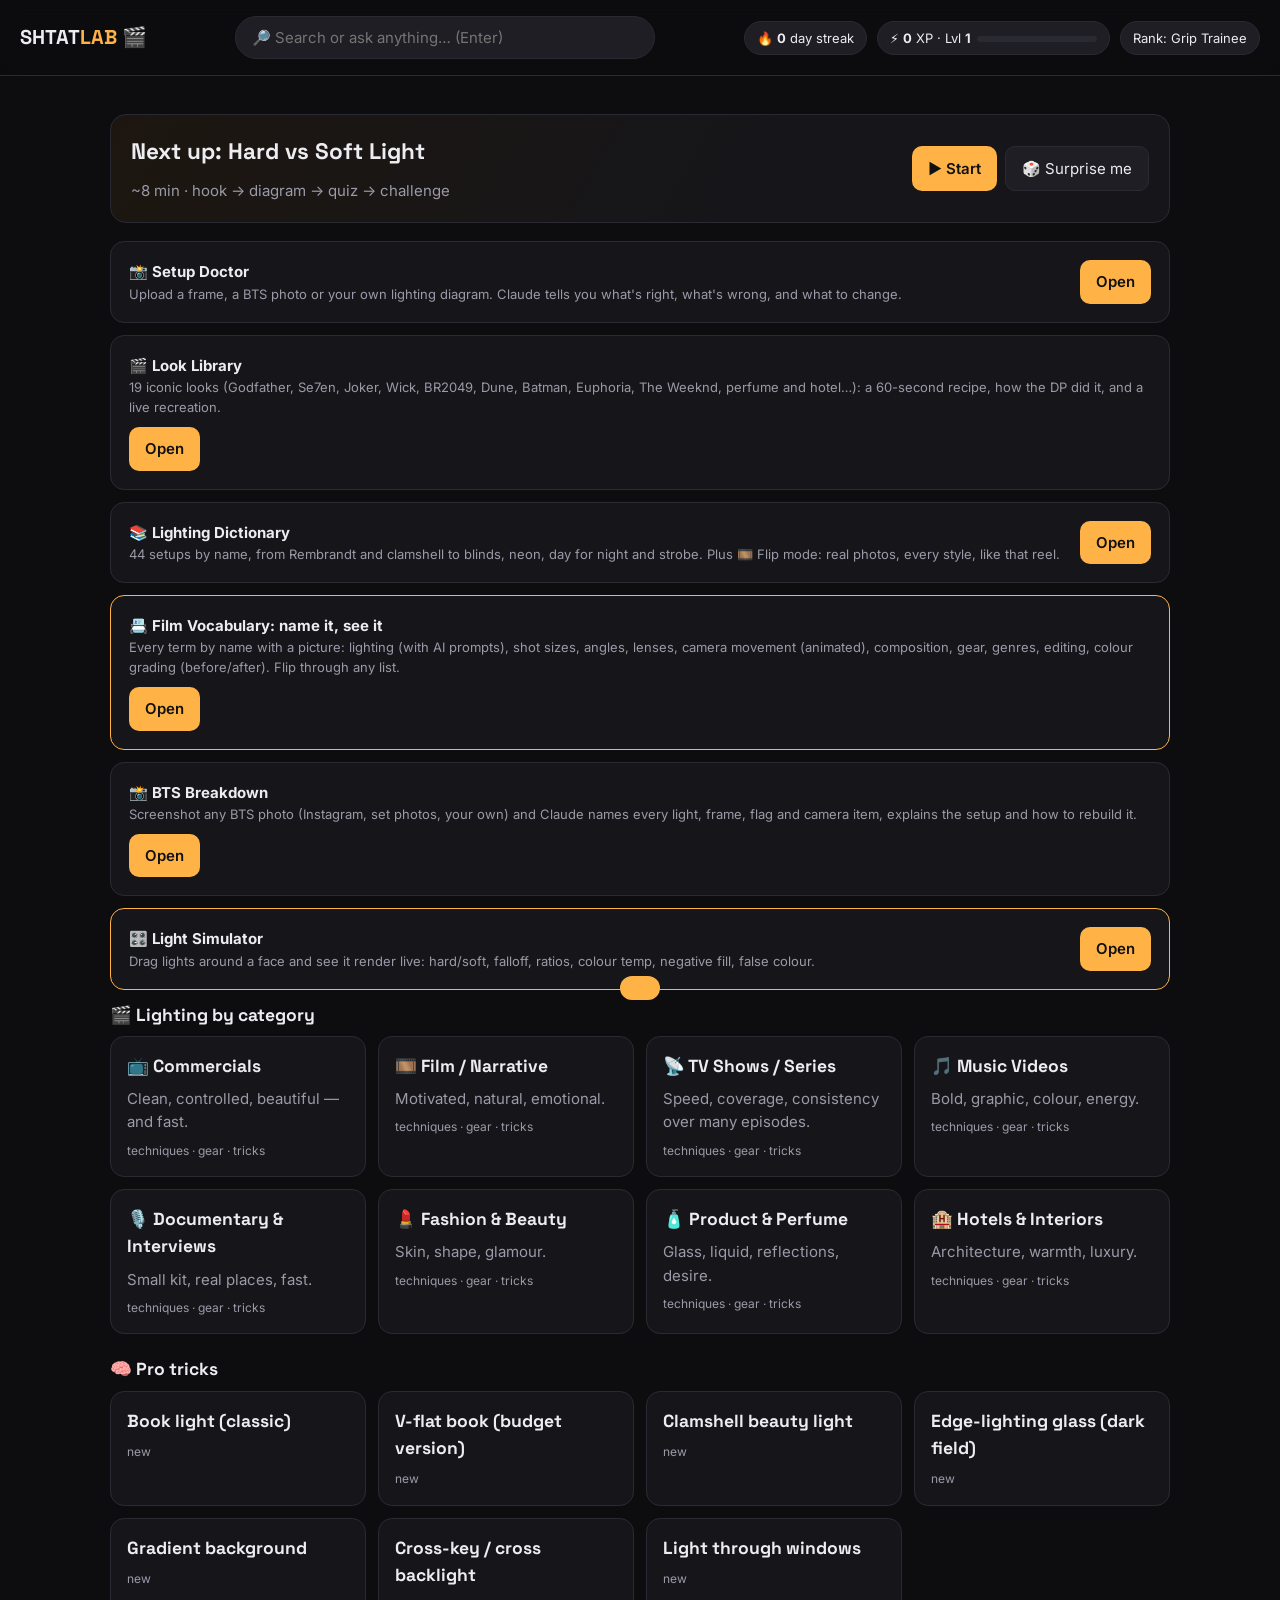
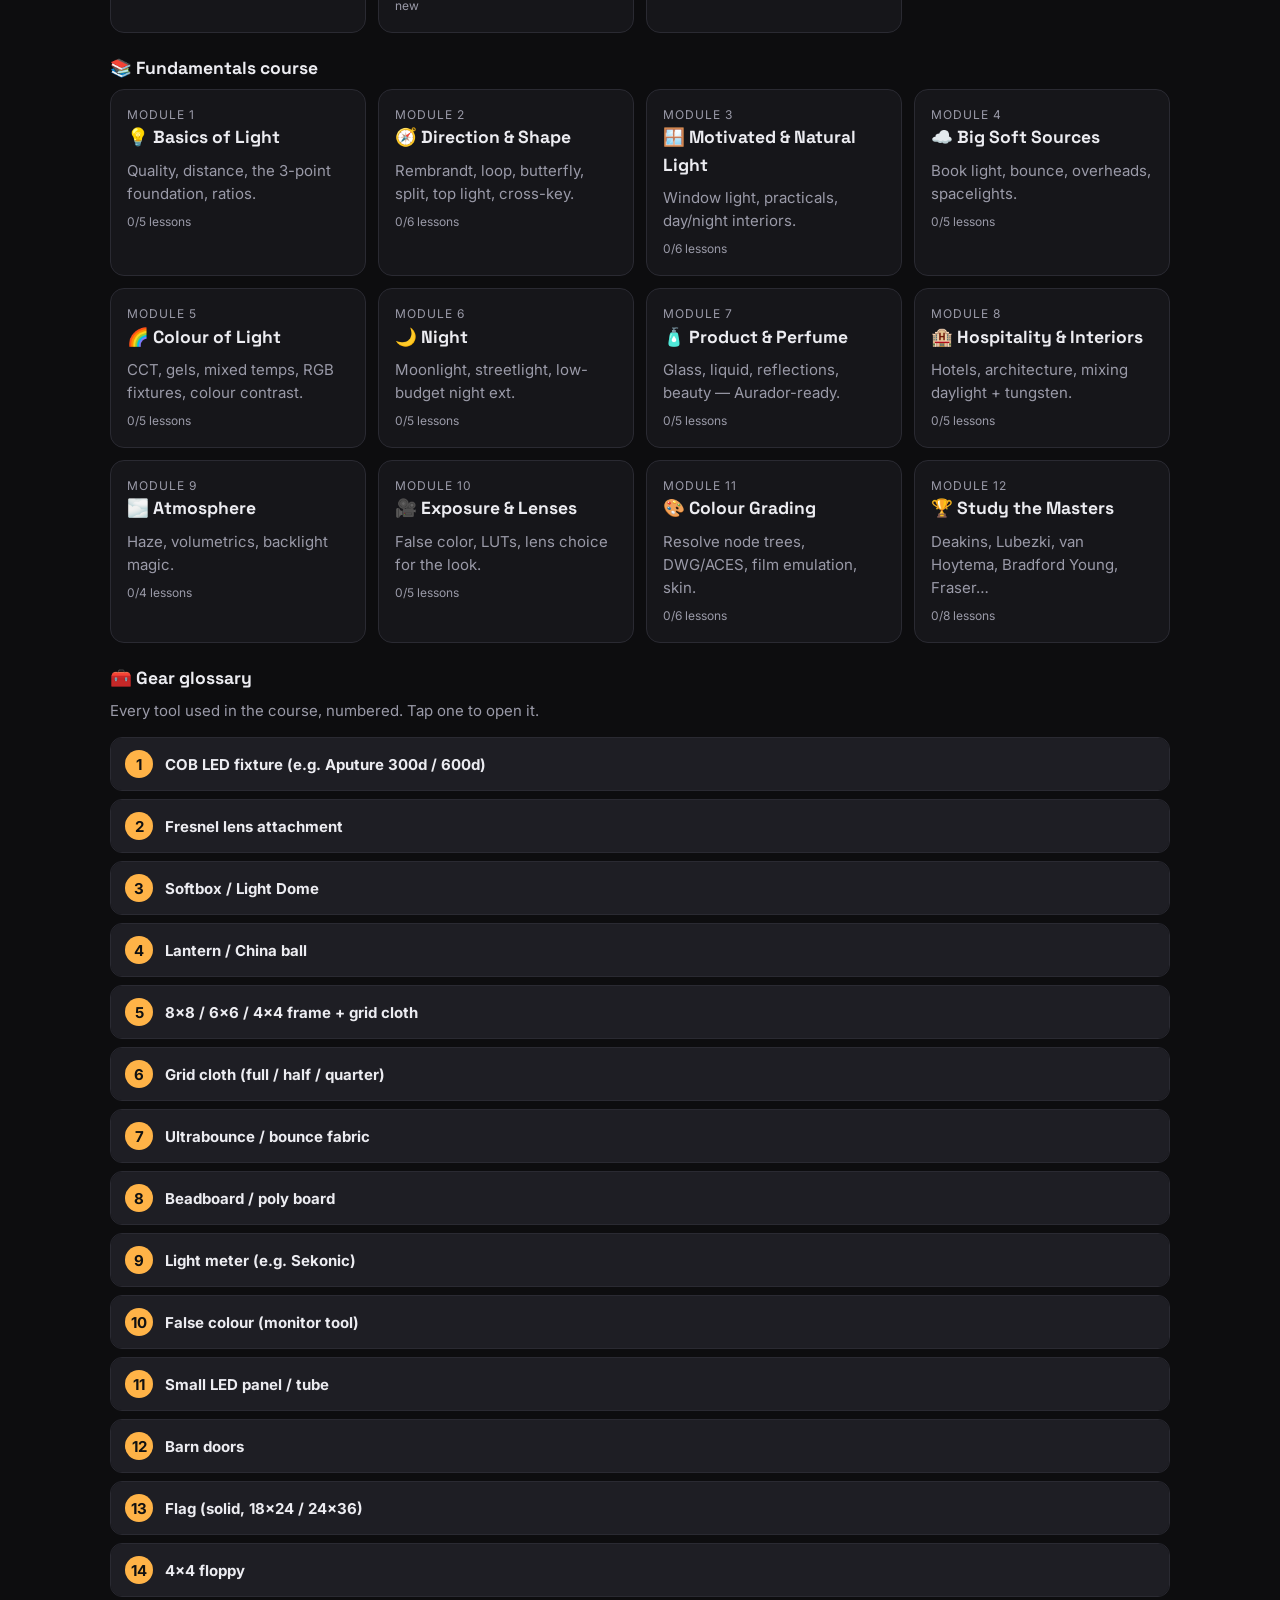
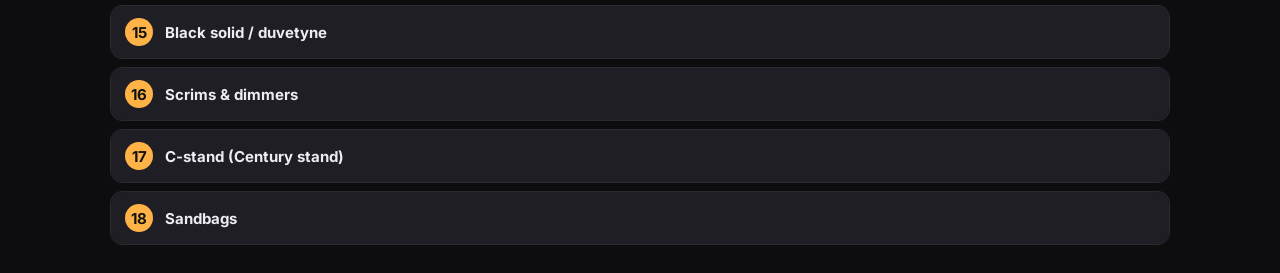
==== commit 1aab6390: "Learn: real photos instead of the simulator mannequin Every lesson figure, look, vocabulary card, fl" ====
--- a/learn/index.html
+++ b/learn/index.html
@@ -737,7 +737,7 @@
  document.getElementById('capIRL').onclick=async function(){const box=document.getElementById('capAns');box.hidden=false;if(!SAMPLE){box.textContent=NOAI;return}this.disabled=true;box.textContent='Looking at your frame…';
   try{const r=await SAMPLE(`This is a simulated frame (simple mannequin) from a lighting simulator. Setup: ${sceneText()}\nExplain how this exact setup will look in REAL LIFE on a real person with a real cinema camera: 1) skin, eyes and catchlights, 2) shadow quality and falloff, 3) how the background/room will really read, 4) colour (mixed temps, gels), 5) what the sim can't show (real bounce, haze, skin texture, lens character), 6) 3 tweaks to make it look like a high-end ${SS.mode==='room'?'hotel/lifestyle':'commercial'} frame. Be concrete and visual, max 250 words.`,{images:IMG_OK&&CAPBLOB?[CAPBLOB]:undefined,onText:({text})=>{box.innerHTML=fmt(text)}});box.innerHTML=fmt(r.text)}catch(e){box.textContent=e.code==='not_granted'?NOAI:'Try again in a minute.'}this.disabled=false}}
 function openSim(p){cur=null;app.innerHTML=`<button class="back" onclick="home()">← Back</button><h2>🎛️ Light Simulator</h2><p class="mut" style="margin-top:0">Real fixtures, real exposure. Drag lights, subject, camera and props on the top view. Set a room, its windows and the time of day, or fake daylight on a night shoot. 📸 Capture renders a high-quality frame.</p>`+simView();initSim(p);scrollTo(0,0)}
-function drawFigs(root){const cs=[...(root||document).querySelectorAll('canvas[data-fig]')];let i=0;const next=()=>{const c=cs[i++];if(!c)return;const p=PRESETS[c.dataset.fig];if(p){const sc=normScene(Object.assign({exp:0,amb:.1,yaw:0,bg:.55},clone(p))),g=c.getContext&&c.getContext('2d');if(g){const im=g.createImageData(c.width,c.height);SIM.render(sc,c.width,c.height,im.data);g.putImageData(im,0,0)}}setTimeout(next,10)};setTimeout(next,30)}
+function drawFigs(root){realizeFigs(root);const cs=[...(root||document).querySelectorAll('canvas[data-fig]')];let i=0;const next=()=>{const c=cs[i++];if(!c)return;const p=PRESETS[c.dataset.fig];if(p){const sc=normScene(Object.assign({exp:0,amb:.1,yaw:0,bg:.55},clone(p))),g=c.getContext&&c.getContext('2d');if(g){const im=g.createImageData(c.width,c.height);SIM.render(sc,c.width,c.height,im.data);g.putImageData(im,0,0)}}setTimeout(next,10)};setTimeout(next,30)}
 // ---------- BOOK CHAPTERS ----------
 const F=(p,cap)=>`<figure class="fig"><canvas data-fig="${p}" width="320" height="240"></canvas><figcaption>${cap} <button class="copy" onclick="openSim('${p}')">🎛️ Try it</button></figcaption></figure>`;
 const FF=(...a)=>`<div class="figs">${a.join('')}</div>`;
@@ -1172,7 +1172,7 @@
   const all=MODULES.flatMap(m=>m.lessons||[]);const left=all.filter(l=>!S.done[l.id]);
   app.innerHTML=`<div class="hero"><div><h2>${left.length?'Next up: '+left[0].t:'Module 1 cleared 🏆'}</h2><p>${left.length?`~${left[0].min} min · hook → diagram → quiz → challenge`:'Ask Claude to unlock Module 2.'}</p></div>
   <div style="display:flex;gap:8px;flex-wrap:wrap">${left.length?`<button class="cta" onclick="openLesson('m1','${left[0].id}')">▶ Start</button>`:''}<button onclick="random()">🎲 Surprise me</button></div></div>
-  <div class="card" style="display:flex;justify-content:space-between;align-items:center;gap:10px;flex-wrap:wrap"><div><b>📸 Setup Doctor</b><div class="mut" style="font-size:13px">Upload a frame, a BTS photo or your own lighting diagram. Claude tells you what's right, what's wrong, and what to change.</div></div><button class="cta" onclick="doctor()">Open</button></div><div class="card" style="display:flex;justify-content:space-between;align-items:center;gap:10px;flex-wrap:wrap"><div><b>🎬 Look Library</b><div class="mut" style="font-size:13px">19 iconic looks (Godfather, Se7en, Joker, Wick, BR2049, Dune, Batman, Euphoria, The Weeknd, perfume and hotel…): a 60-second recipe, how the DP did it, and a live recreation.</div></div><button class="cta" onclick="openLookLab()">Open</button></div><div class="card" style="display:flex;justify-content:space-between;align-items:center;gap:10px;flex-wrap:wrap"><div><b>📚 Lighting Dictionary</b><div class="mut" style="font-size:13px">44 setups by name, from Rembrandt and clamshell to blinds, neon, day for night and strobe. Plus 🎞️ Flip mode: same face, every style, like that reel.</div></div><button class="cta" onclick="openDict()">Open</button></div><div class="card" style="display:flex;justify-content:space-between;align-items:center;gap:10px;flex-wrap:wrap;border-color:var(--key)"><div><b>📇 Film Vocabulary: name it, see it</b><div class="mut" style="font-size:13px">Every term by name with a picture: lighting (with AI prompts), shot sizes, angles, lenses, camera movement (animated), composition, gear, genres, editing, colour grading (before/after). Flip through any list.</div></div><button class="cta" onclick="openVocab()">Open</button></div><div class="card" style="display:flex;justify-content:space-between;align-items:center;gap:10px;flex-wrap:wrap"><div><b>📸 BTS Breakdown</b><div class="mut" style="font-size:13px">Screenshot any BTS photo (Instagram, set photos, your own) and Claude names every light, frame, flag and camera item, explains the setup and how to rebuild it.</div></div><button class="cta" onclick="openBTS()">Open</button></div><div class="card" style="display:flex;justify-content:space-between;align-items:center;gap:10px;flex-wrap:wrap;border-color:var(--key)"><div><b>🎛️ Light Simulator</b><div class="mut" style="font-size:13px">Drag lights around a face and see it render live: hard/soft, falloff, ratios, colour temp, negative fill, false colour.</div></div><button class="cta" onclick="openSim('threepoint')">Open</button></div><h3>🎬 Lighting by category</h3><div class="mods" style="margin-bottom:22px">${TRACKS.map(t=>`<div class="mod" onclick="openTrack('${t.id}')"><h3>${t.e} ${t.t}</h3><div class="mut">${t.s}</div><div class="prog">${S.done['track-'+t.id]?'✅ challenge done':'techniques · gear · tricks'}</div></div>`).join('')}</div><h3>🧠 Pro tricks</h3><div class="mods" style="margin-bottom:22px">${Object.entries(TRICKS).map(([k,x])=>`<div class="mod" onclick="openTrick('${k}')"><h3>${x.t}</h3><div class="prog">${S.done['trick-'+k]?'✅ seen':'new'}</div></div>`).join('')}</div><h3>📚 Fundamentals course</h3><div class="mods">${MODULES.map(m=>{const ls=m.lessons||[];const d=ls.filter(l=>S.done[l.id]).length;return `<div class="mod ${m.locked?'locked':''}" onclick="openMod('${m.id}')"><div class="n">${m.n}</div><h3>${m.e} ${m.t}</h3><div class="mut">${m.desc}</div><div class="prog">${m.locked?'🔒 Ask Claude to unlock':`${d}/${ls.length} lessons`}</div></div>`}).join('')}</div>
+  <div class="card" style="display:flex;justify-content:space-between;align-items:center;gap:10px;flex-wrap:wrap"><div><b>📸 Setup Doctor</b><div class="mut" style="font-size:13px">Upload a frame, a BTS photo or your own lighting diagram. Claude tells you what's right, what's wrong, and what to change.</div></div><button class="cta" onclick="doctor()">Open</button></div><div class="card" style="display:flex;justify-content:space-between;align-items:center;gap:10px;flex-wrap:wrap"><div><b>🎬 Look Library</b><div class="mut" style="font-size:13px">19 iconic looks (Godfather, Se7en, Joker, Wick, BR2049, Dune, Batman, Euphoria, The Weeknd, perfume and hotel…): a 60-second recipe, how the DP did it, and a live recreation.</div></div><button class="cta" onclick="openLookLab()">Open</button></div><div class="card" style="display:flex;justify-content:space-between;align-items:center;gap:10px;flex-wrap:wrap"><div><b>📚 Lighting Dictionary</b><div class="mut" style="font-size:13px">44 setups by name, from Rembrandt and clamshell to blinds, neon, day for night and strobe. Plus 🎞️ Flip mode: real photos, every style, like that reel.</div></div><button class="cta" onclick="openDict()">Open</button></div><div class="card" style="display:flex;justify-content:space-between;align-items:center;gap:10px;flex-wrap:wrap;border-color:var(--key)"><div><b>📇 Film Vocabulary: name it, see it</b><div class="mut" style="font-size:13px">Every term by name with a picture: lighting (with AI prompts), shot sizes, angles, lenses, camera movement (animated), composition, gear, genres, editing, colour grading (before/after). Flip through any list.</div></div><button class="cta" onclick="openVocab()">Open</button></div><div class="card" style="display:flex;justify-content:space-between;align-items:center;gap:10px;flex-wrap:wrap"><div><b>📸 BTS Breakdown</b><div class="mut" style="font-size:13px">Screenshot any BTS photo (Instagram, set photos, your own) and Claude names every light, frame, flag and camera item, explains the setup and how to rebuild it.</div></div><button class="cta" onclick="openBTS()">Open</button></div><div class="card" style="display:flex;justify-content:space-between;align-items:center;gap:10px;flex-wrap:wrap;border-color:var(--key)"><div><b>🎛️ Light Simulator</b><div class="mut" style="font-size:13px">Drag lights around a face and see it render live: hard/soft, falloff, ratios, colour temp, negative fill, false colour.</div></div><button class="cta" onclick="openSim('threepoint')">Open</button></div><h3>🎬 Lighting by category</h3><div class="mods" style="margin-bottom:22px">${TRACKS.map(t=>`<div class="mod" onclick="openTrack('${t.id}')"><h3>${t.e} ${t.t}</h3><div class="mut">${t.s}</div><div class="prog">${S.done['track-'+t.id]?'✅ challenge done':'techniques · gear · tricks'}</div></div>`).join('')}</div><h3>🧠 Pro tricks</h3><div class="mods" style="margin-bottom:22px">${Object.entries(TRICKS).map(([k,x])=>`<div class="mod" onclick="openTrick('${k}')"><h3>${x.t}</h3><div class="prog">${S.done['trick-'+k]?'✅ seen':'new'}</div></div>`).join('')}</div><h3>📚 Fundamentals course</h3><div class="mods">${MODULES.map(m=>{const ls=m.lessons||[];const d=ls.filter(l=>S.done[l.id]).length;return `<div class="mod ${m.locked?'locked':''}" onclick="openMod('${m.id}')"><div class="n">${m.n}</div><h3>${m.e} ${m.t}</h3><div class="mut">${m.desc}</div><div class="prog">${m.locked?'🔒 Ask Claude to unlock':`${d}/${ls.length} lessons`}</div></div>`}).join('')}</div>
   <h3 style="margin-top:22px">🧰 Gear glossary</h3><p class="mut" style="margin-top:0">Every tool used in the course, numbered. Tap one to open it.</p>${gearList(GEAR_IDS)}`;
   scrollTo(0,0);
 }
@@ -1699,15 +1699,15 @@
 function flipScene(k){return normScene(Object.assign({exp:0,amb:.1,yaw:0,bg:.55},clone(PRESETS[k])))}
 function flipRender(i){const d=DICT[i];if(!d||!PRESETS[d[1]]||FLIP.cache[i])return;const sc=flipScene(d[1]),W=320,H=180,anim=SIM.anyAnim(sc),n=anim?6:1,frames=[];
  for(let f=0;f<n;f++){const s2=anim?SIM.animate(sc,f/n+.03):sc,a=new Uint8ClampedArray(W*H*4);SIM.render(s2,W,H,a);frames.push(a)}FLIP.cache[i]=frames}
-function flipWork(){if(FLIP.busy)return;const next=[FLIP.i,FLIP.i+1,FLIP.i+2].concat(DICT.map((_,k)=>k)).find(k=>k<DICT.length&&!FLIP.cache[k]&&!VPH[DICT[k][0]]);if(next===undefined||!document.getElementById('flipC'))return;FLIP.busy=true;setTimeout(()=>{try{flipRender(next)}catch(e){FLIP.cache[next]=[]}FLIP.busy=false;if(next===FLIP.i)flipShow();const p=document.getElementById('flipP');if(p)p.textContent=Object.keys(FLIP.cache).length+'/'+DICT.length+' rendered';flipWork()},15)}
+function flipWork(){if(FLIP.busy)return;const next=[FLIP.i,FLIP.i+1,FLIP.i+2].concat(DICT.map((_,k)=>k)).find(k=>false);if(next===undefined||!document.getElementById('flipC'))return;FLIP.busy=true;setTimeout(()=>{try{flipRender(next)}catch(e){FLIP.cache[next]=[]}FLIP.busy=false;if(next===FLIP.i)flipShow();const p=document.getElementById('flipP');if(p)p.textContent=Object.keys(FLIP.cache).length+'/'+DICT.length+' rendered';flipWork()},15)}
 let FLIPF=0,FLIPA=null;
 function flipShow(){const c=document.getElementById('flipC');if(!c)return;const d=DICT[FLIP.i],g=c.getContext('2d'),fr=FLIP.cache[FLIP.i];
  document.getElementById('flipN').innerHTML=`<span class="mut">${FLIP.i+1}/${DICT.length}</span> ${d[0]}`;document.getElementById('flipT').textContent=d[2];document.getElementById('flipE').textContent='Seen in: '+d[4];
  document.querySelectorAll('#flipL li').forEach((li,k)=>{li.style.color=k===FLIP.i?'var(--key)':k<FLIP.i?'':'var(--mut)';li.style.fontWeight=k===FLIP.i?'700':'400'});
- clearInterval(FLIPA);let pi=document.getElementById('flipI');if(!pi){pi=document.createElement('div');pi.id='flipI';c.parentNode.insertBefore(pi,c)}if(VPH[d[0]]){c.style.display='none';pi.style.display='';pi.innerHTML=vPhoto(d[0],1);return}c.style.display='';pi.style.display='none';if(!fr){g.fillStyle='#111';g.fillRect(0,0,320,180);g.fillStyle='#888';g.font='14px sans-serif';g.fillText('rendering…',125,95);flipWork();return}
+ clearInterval(FLIPA);let pi=document.getElementById('flipI');if(!pi){pi=document.createElement('div');pi.id='flipI';c.parentNode.insertBefore(pi,c)}const ph=VPH[d[0]]?d[0]:(NAME_ALIAS[d[0]]||photoFor(d[1]));if(ph){c.style.display='none';pi.style.display='';pi.innerHTML=(ph!==d[0]?`<div class="mut" style="font-size:12px;margin-bottom:4px">Closest real example: ${esc_(ph)}</div>`:'')+vPhoto(ph,1);return}c.style.display='';pi.style.display='none';if(!fr){g.fillStyle='#111';g.fillRect(0,0,320,180);g.fillStyle='#888';g.font='14px sans-serif';g.fillText('rendering…',125,95);flipWork();return}
  if(!fr.length)return;let f=0;const put=()=>{const im=g.createImageData(320,180);im.data.set(fr[f%fr.length]);g.putImageData(im,0,0);f++};put();if(fr.length>1)FLIPA=setInterval(()=>{if(!document.getElementById('flipC'))return clearInterval(FLIPA);put()},140)}
 function flipGo(i){FLIP.i=(i+DICT.length)%DICT.length;flipShow()}
-function flipPlay(){FLIP.play=!FLIP.play;document.getElementById('flipB').textContent=FLIP.play?'⏸ Pause':'▶ Play';clearInterval(FLIP.timer);if(FLIP.play)FLIP.timer=setInterval(()=>{if(!document.getElementById('flipC')){clearInterval(FLIP.timer);FLIP.play=false;return}{const n=(FLIP.i+1)%DICT.length;if(FLIP.cache[n]||VPH[DICT[n][0]])flipGo(FLIP.i+1)}},+document.getElementById('flipS').value)}
+function flipPlay(){FLIP.play=!FLIP.play;document.getElementById('flipB').textContent=FLIP.play?'⏸ Pause':'▶ Play';clearInterval(FLIP.timer);if(FLIP.play)FLIP.timer=setInterval(()=>{if(!document.getElementById('flipC')){clearInterval(FLIP.timer);FLIP.play=false;return}{const n=(FLIP.i+1)%DICT.length;flipGo(FLIP.i+1)}},+document.getElementById('flipS').value)}
 function openFlip(i){cur=null;FLIP.i=i||0;app.innerHTML=`<button class="back" onclick="openDict()">← Dictionary</button><h2>🎞️ Flip mode: ${DICT.length} lighting styles</h2><p class="mut" style="margin-top:0">Real photos, one style after another. Hit play and watch it switch, or tap any name. ←/→ keys work too.</p>
  <div style="display:grid;grid-template-columns:minmax(0,1fr) 210px;gap:14px;align-items:start" class="flipgrid"><div><div style="position:relative"><canvas id="flipC" width="320" height="180" style="width:100%;border-radius:12px;background:#111;image-rendering:auto"></canvas><div id="flipN" style="position:absolute;left:12px;bottom:10px;font-size:22px;font-weight:800;text-shadow:0 2px 8px #000"></div></div>
  <p id="flipT" class="lead" style="margin:10px 0 4px"></p><p id="flipE" class="mut" style="margin:0 0 10px"></p>
@@ -1719,6 +1719,13 @@
 const VPH={"Key light": {"f": "img/light_key_light.jpg", "by": "carlhiett.co.uk", "lic": "CC BY-NC-ND 2.0", "src": "https://www.flickr.com/photos/37929725@N06/5155802616"}, "Fill light": {"f": "img/light_fill_light.jpg", "by": "avhell", "lic": "CC BY-SA 2.0", "src": "https://www.flickr.com/photos/39707801@N00/4931974051"}, "Back light / rim light": {"f": "img/light_back_light___rim_light.jpg", "by": "Florian F. (Flowtography)", "lic": "CC BY-NC-ND 2.0", "src": "https://www.flickr.com/photos/55184193@N04/14219046761"}, "Kicker": {"f": "img/light_kicker.jpg", "by": "tarboxje", "lic": "CC BY-NC 2.0", "src": "https://www.flickr.com/photos/51065677@N05/8680708269"}, "Hard light": {"f": "img/light_hard_light.jpg", "by": "Neil. Moralee", "lic": "CC BY-NC-ND 2.0", "src": "https://www.flickr.com/photos/62586117@N05/16570337968"}, "Soft light": {"f": "img/light_soft_light.jpg", "by": "Photobaan", "lic": "CC BY-NC-SA 2.0", "src": "https://www.flickr.com/photos/7274214@N02/36302607013"}, "Rembrandt": {"f": "img/light_rembrandt.jpg", "by": "Gandalf's Gallery", "lic": "CC BY-NC-SA 2.0", "src": "https://www.flickr.com/photos/45482849@N03/7089851857"}, "Loop": {"f": "img/light_loop.jpg", "by": "madmarv00", "lic": "CC BY-NC-ND 2.0", "src": "https://www.flickr.com/photos/55254782@N00/40977266091"}, "Split": {"f": "img/light_split.jpg", "by": "SamikRC", "lic": "CC BY-NC-ND 2.0", "src": "https://www.flickr.com/photos/21994122@N04/3261645610"}, "Butterfly / Paramount": {"f": "img/light_butterfly___paramount.jpg", "by": "Benjamin Disinger", "lic": "CC BY-NC-ND 2.0", "src": "https://www.flickr.com/photos/92014410@N06/16846215808"}, "Clamshell": {"f": "img/light_clamshell.jpg", "by": "Bogdan Suditu", "lic": "CC BY-NC 2.0", "src": "https://www.flickr.com/photos/8726888@N08/6226331239"}, "Short side key": {"f": "img/light_short_side_key.jpg", "by": "Joel Bedford", "lic": "CC BY-ND 2.0", "src": "https://www.flickr.com/photos/71078118@N00/3220700840"}, "Broad light": {"f": "img/light_broad_light.jpg", "by": "ethan.john", "lic": "CC BY-NC-ND 2.0", "src": "https://www.flickr.com/photos/26291690@N00/6110342743"}, "Under light": {"f": "img/light_under_light.jpg", "by": "BottleLeaf", "lic": "CC BY-NC-ND 2.0", "src": "https://www.flickr.com/photos/22209535@N05/3005300967"}, "Book light": {"f": "img/light_book_light.jpg", "by": "Gemma Stiles", "lic": "CC BY 2.0", "src": "https://www.flickr.com/photos/57254022@N03/6175212804"}, "Window light": {"f": "img/light_window_light.jpg", "by": "oihanabidart", "lic": "CC BY 2.0", "src": "https://www.flickr.com/photos/144045944@N07/31476119036"}, "Practical light": {"f": "img/light_practical_light.jpg", "by": "Trey Ratcliff", "lic": "CC BY-NC-SA 2.0", "src": "https://www.flickr.com/photos/95572727@N00/36252397930"}, "Motivated light": {"f": "img/light_motivated_light.jpg", "by": "Kevin L O'Mara", "lic": "CC BY-NC-ND 2.0", "src": "https://www.flickr.com/photos/27186496@N00/7913283506"}, "Negative fill": {"f": "img/light_negative_fill.jpg", "by": "Neil. Moralee", "lic": "CC BY-NC-ND 2.0", "src": "https://www.flickr.com/photos/62586117@N05/9494941462"}, "High key": {"f": "img/light_high_key.jpg", "by": "d26b73", "lic": "CC BY-NC-ND 2.0", "src": "https://www.flickr.com/photos/96106108@N07/30922345114"}, "Low key": {"f": "img/light_low_key.jpg", "by": "PortraitSpecialist", "lic": "CC BY 2.0", "src": "https://www.flickr.com/photos/58758061@N05/51402417629"}, "Chiaroscuro": {"f": "img/light_chiaroscuro.jpg", "by": "W i n t e r H e n d e s", "lic": "CC BY-SA 2.0", "src": "https://www.flickr.com/photos/44579002@N07/14583065561"}, "Silhouette": {"f": "img/light_silhouette.jpg", "by": "fanz", "lic": "CC BY-NC-ND 2.0", "src": "https://www.flickr.com/photos/94085508@N00/286765700"}, "Moonlight": {"f": "img/light_moonlight.jpg", "by": "Gandalf's Gallery", "lic": "CC BY-NC-SA 2.0", "src": "https://www.flickr.com/photos/45482849@N03/7208263454"}, "Colour contrast": {"f": "img/light_colour_contrast.jpg", "by": "Georgie Pauwels", "lic": "CC BY 2.0", "src": "https://www.flickr.com/photos/53662163@N06/16137990231"}, "Bounce light": {"f": "img/light_bounce_light.jpg", "by": "Dustin Diaz", "lic": "CC BY-NC-ND 2.0", "src": "https://www.flickr.com/photos/38687875@N00/4122855329"}, "Golden hour": {"f": "img/light_golden_hour.jpg", "by": "EH-RON", "lic": "CC BY-NC-SA 2.0", "src": "https://www.flickr.com/photos/42804821@N00/14882871648"}, "Blue hour": {"f": "img/light_blue_hour.jpg", "by": "*rboed*", "lic": "CC BY 2.0", "src": "https://www.flickr.com/photos/92082510@N04/14674254295"}, "Firelight": {"f": "img/light_firelight.jpg", "by": "Sreenath H B", "lic": "CC BY-NC-SA 2.0", "src": "https://www.flickr.com/photos/68108266@N00/2312622330"}, "Venetian blinds": {"f": "img/light_venetian_blinds.jpg", "by": "FranUlloa", "lic": "CC BY 2.0", "src": "https://www.flickr.com/photos/15257658@N00/323486139"}, "Dappled light": {"f": "img/light_dappled_light.jpg", "by": "cavale", "lic": "CC BY-NC-SA 2.0", "src": "https://www.flickr.com/photos/48556423@N00/4958910429"}, "Volumetric light": {"f": "img/light_volumetric_light.jpg", "by": "CaptPiper", "lic": "CC BY-NC 2.0", "src": "https://www.flickr.com/photos/48600090482@N01/32872603"}, "Flat light": {"f": "img/light_flat_light.jpg", "by": "colinlogan", "lic": "CC BY-SA 2.0", "src": "https://www.flickr.com/photos/24918835@N03/5371339714"}, "Neon light": {"f": "img/light_neon_light.jpg", "by": "VladimirTro", "lic": "CC BY-NC-ND 2.0", "src": "https://www.flickr.com/photos/149732725@N08/48083953602"}, "Teal & orange": {"f": "img/light_teal___orange.jpg", "by": "Jeena Paradies", "lic": "CC BY 2.0", "src": "https://www.flickr.com/photos/10178104@N00/36082187535"}, "Monochrome red": {"f": "img/light_monochrome_red.jpg", "by": "Brechtbug", "lic": "CC BY-NC-ND 2.0", "src": "https://www.flickr.com/photos/93779577@N00/10217802344"}, "Screen glow": {"f": "img/light_screen_glow.jpg", "by": "cchana", "lic": "CC BY-SA 2.0", "src": "https://www.flickr.com/photos/16956705@N05/32468770594"}, "Passing light": {"f": "img/light_passing_light.jpg", "by": "SergioMonsalve", "lic": "CC BY-ND 2.0", "src": "https://www.flickr.com/photos/41590801@N08/4334436675"}, "Strobe light": {"f": "img/light_strobe_light.jpg", "by": "Louish Pixel", "lic": "CC BY-NC-ND 2.0", "src": "https://www.flickr.com/photos/7684729@N06/5761180962"}, "Theatrical light": {"f": "img/light_theatrical_light.jpg", "by": "Ivan Malafeyev", "lic": "CC BY 2.0", "src": "https://www.flickr.com/photos/62540494@N02/6966337494"}, "Eye light / catchlight": {"f": "img/light_eye_light___catchlight.jpg", "by": "David and Emma", "lic": "CC BY 2.0", "src": "https://www.flickr.com/photos/34753322@N04/5934761139"}};
 const esc_=s=>String(s).replace(/[&<>"]/g,c=>({'&':'&amp;','<':'&lt;','>':'&gt;','"':'&quot;'}[c]));
 function vPhoto(n,big){const p=VPH[n];if(!p)return'';return`<figure style="margin:0"><img src="${p.f}" loading="lazy" alt="${esc_(n)}" style="width:100%;${big?'max-height:70vh;':'aspect-ratio:16/10;'}object-fit:${big?'contain':'cover'};border-radius:8px;background:#111"><figcaption class="mut" style="font-size:10px;margin-top:3px">📷 ${esc_(p.by)} · ${esc_(p.lic)}${p.src?` · <a href="${p.src}" target="_blank" rel="noopener">source</a>`:''}</figcaption></figure>`}
+// ---- real photos instead of the simulator mannequin ----
+const PHOTO_OF={far:'Flat light',close:'Low key',keyonly:'Key light',ratio8:'Chiaroscuro',ratio2:'Fill light',negoff:'Flat light',toplight:'Chiaroscuro',moody:'Low key',room_noon:'Window light',room_golden:'Golden hour',room_night_fake:'Moonlight',exterior:'Hard light',key:'Key light',doc_interview:'Short side key',com_edges:'Back light / rim light',com_highkey:'High key',com_ratio2:'Fill light',com_ratio4:'Short side key',fashion_hard:'Hard light',tv_soft_top:'Soft light',look_godfather:'Chiaroscuro',look_skyfall:'Silhouette',look_hotel:'Practical light',look_perfume:'Back light / rim light',look_euphoria:'Neon light',look_weeknd:'Monochrome red'};
+const NAME_ALIAS={'Top light':'Chiaroscuro','Cross key':'Back light / rim light','Day for night':'Moonlight'};
+function photoFor(k){k=k||'';if(PHOTO_OF[k]&&VPH[PHOTO_OF[k]])return PHOTO_OF[k];const d=DICT.find(x=>x[1]===k&&VPH[x[0]]);if(d)return d[0];
+ const R=[[/gold/,'Golden hour'],[/blue/,'Blue hour'],[/night|moon|dfn/,'Moonlight'],[/neon/,'Neon light'],[/red/,'Monochrome red'],[/teal/,'Teal & orange'],[/fire|candle/,'Firelight'],[/blind/,'Venetian blinds'],[/dapple|tree/,'Dappled light'],[/fog|haze|volum|smoke/,'Volumetric light'],[/hotel|practical|lamp/,'Practical light'],[/window|room|interior/,'Window light'],[/perfume|rim|edge|back/,'Back light / rim light'],[/highkey|high/,'High key'],[/lowkey|low|moody|noir|dark|thriller/,'Low key'],[/silhou/,'Silhouette'],[/strobe|music|club/,'Strobe light'],[/screen|phone|laptop/,'Screen glow'],[/soft|top|overcast|interview|bounce|book|beauty/,'Soft light'],[/hard|fashion|sun|exterior/,'Hard light'],[/split|ratio8/,'Split'],[/ratio|fill/,'Fill light'],[/neg/,'Negative fill'],[/colou?r/,'Colour contrast'],[/flat/,'Flat light'],[/rembrandt/,'Rembrandt'],[/loop/,'Loop'],[/butterfly|clam/,'Butterfly / Paramount'],[/broad/,'Broad light'],[/short/,'Short side key'],[/under/,'Under light']];
+ for(const [re,n] of R)if(re.test(k)&&VPH[n])return n;return 'Key light'}
+function realizeFigs(root){(root||document).querySelectorAll('canvas[data-fig]').forEach(c=>{const n=photoFor(c.dataset.fig),d=document.createElement('div');d.innerHTML=`<div style="font-size:11px;letter-spacing:.06em;color:var(--key);margin-bottom:4px">REAL EXAMPLE · ${esc_(n).toUpperCase()}</div>`+vPhoto(n,false);c.replaceWith(d)})}
 function vNoPhoto(){return`<div style="aspect-ratio:16/10;border-radius:8px;background:#15161a;display:flex;align-items:center;justify-content:center;color:#777;font-size:12px;text-align:center;padding:10px">No good free photo yet<br>(see the examples below)</div>`}
 
 // ---------- FILM VOCABULARY: name it + see it ----------
@@ -1857,7 +1864,9 @@
 };
 const gIcon=k=>GX[k]||(GEAR[k]&&GEAR[k].img)||GG('');
 // ---- colour-grade demo (before | after on a real render) ----
-let GBASE=null;
+let GBASE=null,GIMG=null;
+function gradeBase(W,H){if(!GIMG){GIMG=new Image();GIMG.onload=()=>{GBASE=null;drawGrades(document)};GIMG.src='img/light_practical_light.jpg';return null}if(!GIMG.complete||!GIMG.naturalWidth)return null;
+ const c=document.createElement('canvas');c.width=W;c.height=H;const g=c.getContext('2d'),iw=GIMG.naturalWidth,ih=GIMG.naturalHeight,s=Math.max(W/iw,H/ih),sw=W/s,sh=H/s;g.drawImage(GIMG,(iw-sw)/2,(ih-sh)/2,sw,sh,0,0,W,H);return g.getImageData(0,0,W,H).data}
 function gradeOp(op,r,g,b,x,y,W,H){const L=r*.3+g*.59+b*.11,mixS=(s)=>[L+(r-L)*s,L+(g-L)*s,L+(b-L)*s];
  switch(op){
  case'log':{const f=v=>.18+.55*Math.pow(v,.6);const m=mixS(.55);return m.map(f)}
@@ -1880,7 +1889,7 @@
  case'window':{const dx=(x/W-.5)/.22,dy=(y/H-.45)/.38,ins=Math.max(0,1-Math.sqrt(dx*dx+dy*dy));const k=1+.45*Math.min(1,ins*3),d=.75+.25*Math.min(1,ins*3);return[r*k*d,g*k*d,b*k*d]}
  case'halation':return[r,g,b];default:return[r,g,b]}}
 function gradeDraw(c){const op=c.dataset.grade,W=c.width,H=c.height,g=c.getContext&&c.getContext('2d');if(!g)return;
- if(!GBASE||GBASE.W!==W){const sc=normScene(Object.assign({exp:0,amb:.1,yaw:0,bg:.55},clone(PRESETS.practical)));sc.cam=Object.assign(sc.cam||{},{f:50});const a=new Uint8ClampedArray(W*H*4);SIM.render(sc,W,H,a);GBASE={W,a}}
+ if(!GBASE||GBASE.W!==W){const a=gradeBase(W,H);if(!a){g.fillStyle='#222';g.fillRect(0,0,W,H);return}GBASE={W,a}}
  const im=g.createImageData(W,H),s=GBASE.a,d=im.data,lin=v=>v/255;
  for(let y=0;y<H;y++)for(let x=0;x<W;x++){const k=(y*W+x)*4;let r=lin(s[k]),gg=lin(s[k+1]),b=lin(s[k+2]);
   let o=x<W/2?(op==='lut'?gradeOp('log',r,gg,b,x,y,W,H):[r,gg,b]):gradeOp(op,r,gg,b,x,y,W,H);
@@ -2062,7 +2071,7 @@
 ["Montage","Many short shots compressing time, usually over music.","Training, travel, change over time.","Rocky's training montage.","e:montage"],["Shot / reverse shot","Alternating between two people talking.","The basic grammar of dialogue.","Every conversation.","e:srs"],
 ["Whip-pan transition","A fast pan hides the cut into the next scene.","Energy, fast scene changes.","Edgar Wright, La La Land.","e:whip"],["Wipe","A line or shape wipes one shot away.","Playful, retro.","Star Wars.","e:wipe"],
 ["Hidden / invisible cut","The cut hides in a dark frame or an object passing the lens.","Fake one-take shots.","Birdman, 1917, Rope.","e:hidden"],["30-degree rule","Move the camera at least 30° between two shots of the same subject.","Avoids accidental jump cuts.","Coverage planning.","e:r30"]]},
-{id:'grade',e:'🎨',t:'Colour grading terms',d:'Every grading term, shown as before / after on a real render.',items:()=>[
+{id:'grade',e:'🎨',t:'Colour grading terms',d:'Every grading term, shown as before / after on a real photo.',items:()=>[
 ["Log footage","Flat, low-contrast recording that keeps maximum dynamic range.","Shoot log, then grade; never deliver it flat.","S-Log3, C-Log, ARRI LogC.","g:log"],["LUT / CST","A look-up table or colour space transform converting log to a normal (Rec.709) image.","First step of any grade.","ARRI 709 LUT, DaVinci CST.","g:lut"],
 ["White balance (temperature)","Shifts the image warmer or cooler.","Match shots, set the mood.","Temp slider in Resolve.","g:warm"],["Cool / blue","Lower colour temperature in the grade.","Night, cold, sad, clinical.","Thrillers, winter.","g:cool"],
 ["Tint","Green ↔ magenta balance.","Fix LED/fluorescent green or add magenta.","Tint slider.","g:tint"],["Lift","Controls the shadows (blacks).","Raise for a soft/faded look, lower for punch.","Lift wheel.","g:lift"],
@@ -2082,7 +2091,7 @@
  if(t==='g')return`<canvas data-grade="${k}" width="${big?480:240}" height="${big?270:135}" style="width:100%;border-radius:8px;background:#222"></canvas>`;
  if(t==='m')return mv(k);if(t==='c')return cp(k);if(t==='e')return ed(k);if(t==='G')return gIcon(k);return''}
 const VCACHE={};
-function vDraw(el){const cs=[...el.querySelectorAll('canvas[data-fig]')];let i=0;const nx=()=>{const c=cs[i++];if(!c)return;const k=c.dataset.fig+'@'+c.width,g=c.getContext&&c.getContext('2d');if(g&&PRESETS[c.dataset.fig]){if(!VCACHE[k]){const sc=normScene(Object.assign({exp:0,amb:.1,yaw:0,bg:.55},clone(PRESETS[c.dataset.fig])));const a=new Uint8ClampedArray(c.width*c.height*4);try{SIM.render(sc,c.width,c.height,a)}catch(e){}VCACHE[k]=a}const im=g.createImageData(c.width,c.height);im.data.set(VCACHE[k]);g.putImageData(im,0,0)}setTimeout(nx,8)};setTimeout(nx,20);drawGrades(el)}
+function vDraw(el){realizeFigs(el);const cs=[...el.querySelectorAll('canvas[data-fig]')];let i=0;const nx=()=>{const c=cs[i++];if(!c)return;const k=c.dataset.fig+'@'+c.width,g=c.getContext&&c.getContext('2d');if(g&&PRESETS[c.dataset.fig]){if(!VCACHE[k]){const sc=normScene(Object.assign({exp:0,amb:.1,yaw:0,bg:.55},clone(PRESETS[c.dataset.fig])));const a=new Uint8ClampedArray(c.width*c.height*4);try{SIM.render(sc,c.width,c.height,a)}catch(e){}VCACHE[k]=a}const im=g.createImageData(c.width,c.height);im.data.set(VCACHE[k]);g.putImageData(im,0,0)}setTimeout(nx,8)};setTimeout(nx,20);drawGrades(el)}
 function openVocab(){cur=null;app.innerHTML=`<button class="back" onclick="home()">← Back</button><h2>📇 Film Vocabulary: name it, see it</h2><p class="mut" style="margin-top:0">Every term a DP, director or editor uses, by name, with a picture. Like that reel, but for everything. Tap a list, then flip through it.</p><div class="mods">${VOCAB.map(v=>`<div class="mod" onclick="openVList('${v.id}')"><h3>${v.e} ${v.t}</h3><div class="mut" style="font-size:13px">${v.d}</div><div class="prog">${v.items().length} terms</div></div>`).join('')}</div>`;scrollTo(0,0)}
 function openVList(id){const v=VOCAB.find(x=>x.id===id),it=v.items();cur=null;app.innerHTML=`<button class="back" onclick="openVocab()">← Vocabulary</button><h2>${v.e} ${v.t}</h2><p class="mut" style="margin-top:0">${v.d}</p><div style="display:flex;gap:8px;margin-bottom:12px"><button class="cta" onclick="vflip('${id}',0)">🎞️ Flip through all ${it.length}</button></div>
  <div class="mods">${it.map((x,i)=>`<div class="mod" onclick="openVItem('${id}',${i})"><div class="n">${i+1}</div><h3>${x[0]}</h3>${vVis(x[4])}<div class="mut" style="font-size:13px;margin-top:6px">${x[1]}</div></div>`).join('')}</div>`;vDraw(app);scrollTo(0,0)}
@@ -2378,7 +2387,7 @@
  <div class="tabs">${['📖 Breakdown','🎛️ Recreate it','🧰 Gear: pro vs budget','🎨 Grade','🎯 Challenge','🔗 Sources'].map((x,i)=>`<button data-t="${i}" class="${i?'':'on'}" onclick="ltab(${i},${d})">${x}</button>`).join('')}</div><div id="tb"></div>`;ltab(0,d);scrollTo(0,0)}
 function ltab(i,d){document.querySelectorAll('.tabs button').forEach(b=>b.classList.toggle('on',+b.dataset.t===i));const L=LOOKS.find(x=>x.d===d),tb=document.getElementById('tb'),nxt=i<5?`<button class="cta" style="margin-top:10px" onclick="ltab(${i+1},${d})">Next →</button>`:'';
  const ul=a=>`<ul>${a.map(x=>`<li>${x}</li>`).join('')}</ul>`,ol=a=>`<ol>${a.map(x=>`<li>${x}</li>`).join('')}</ol>`;
- const v=[`<div class="card hook"><h3>The look in one line</h3><p class="lead">${L.one}</p><h3>⚡ 60-second recipe</h3>${ol(L.rec)}</div>${L.p?`<div class="card">${F(L.p,'Simulator recreation (mine, not a still from the film). Open it and change things.')}</div>`:''}<div class="card"><h3>How they actually did it</h3>${ul(L.how)}<h3>Why it works</h3><p>${L.why}</p><div style="margin-top:8px"><button class="copy ai-btn" onclick="ask('look-${d}',${JSON.stringify('the '+L.t+' look from '+L.film+' (DP '+L.dp+'): exact recreation plan for a small commercial crew, with fixture list, positions, levels and camera settings').replace(/"/g,'&quot;')},this)">🔍 Go deeper (full recreation plan)</button></div><div class="ai" id="deep-look-${d}" hidden></div></div>`,
+ const v=[`<div class="card hook"><h3>The look in one line</h3><p class="lead">${L.one}</p><h3>⚡ 60-second recipe</h3>${ol(L.rec)}</div>${L.p?`<div class="card">${F(L.p,'A real photo with this kind of light (not a still from the film). Want to play with it? Open the simulator.')}</div>`:''}<div class="card"><h3>How they actually did it</h3>${ul(L.how)}<h3>Why it works</h3><p>${L.why}</p><div style="margin-top:8px"><button class="copy ai-btn" onclick="ask('look-${d}',${JSON.stringify('the '+L.t+' look from '+L.film+' (DP '+L.dp+'): exact recreation plan for a small commercial crew, with fixture list, positions, levels and camera settings').replace(/"/g,'&quot;')},this)">🔍 Go deeper (full recreation plan)</button></div><div class="ai" id="deep-look-${d}" hidden></div></div>`,
   L.p?`<div class="card"><p class="mut" style="margin-top:0">Recreation loaded. Steps:</p>${ol(L.rec)}${simView()}</div>`:`<div class="card"><p>Build your own look from scratch:</p>${ol(L.rec)}${simView()}</div>`,
   `<div class="grid2"><div class="card"><h3>💰 Pro version</h3>${ul(L.pro)}</div><div class="card"><h3>🪙 Budget version</h3>${ul(L.budget)}</div></div>`,
   `<div class="card"><h3>🎨 Grade notes (DaVinci Resolve)</h3>${ul(L.grade)}<p class="mut" style="font-size:13px">Get the look in camera first; the grade only finishes it.</p></div>`,
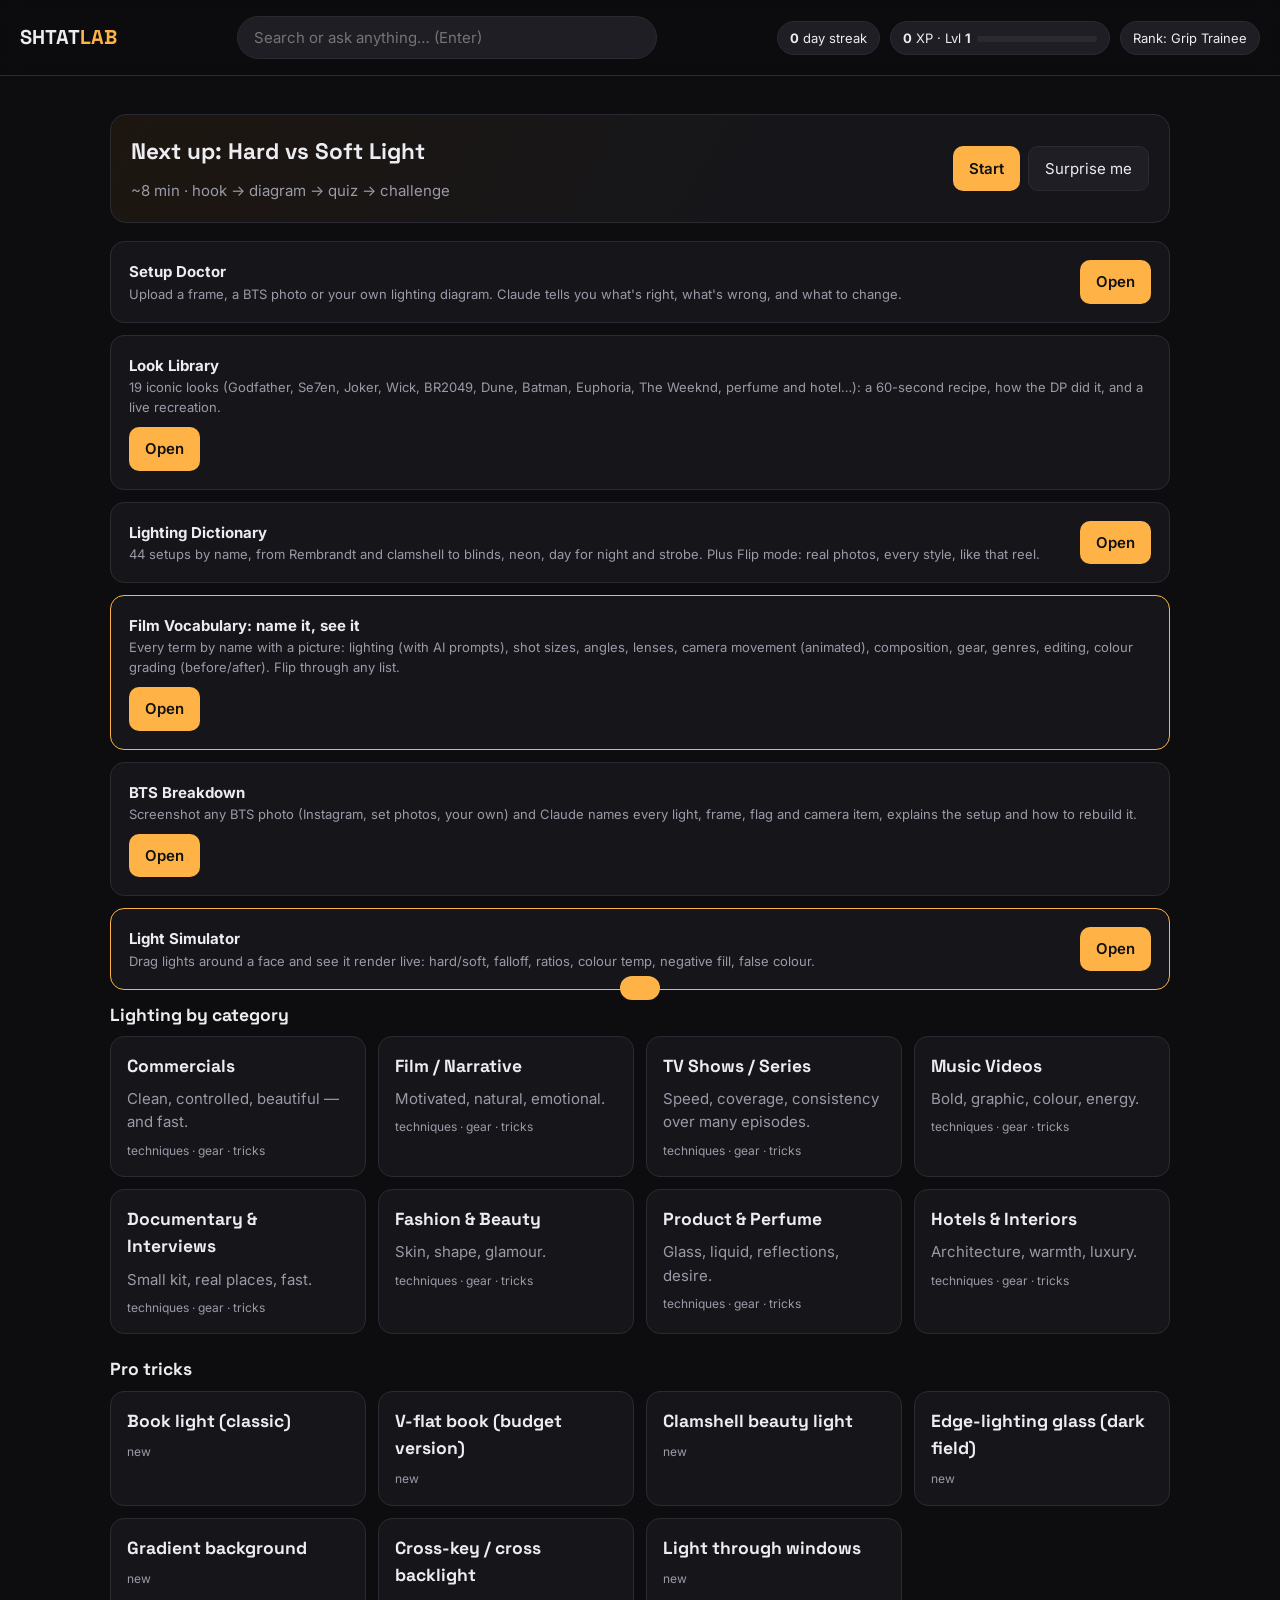
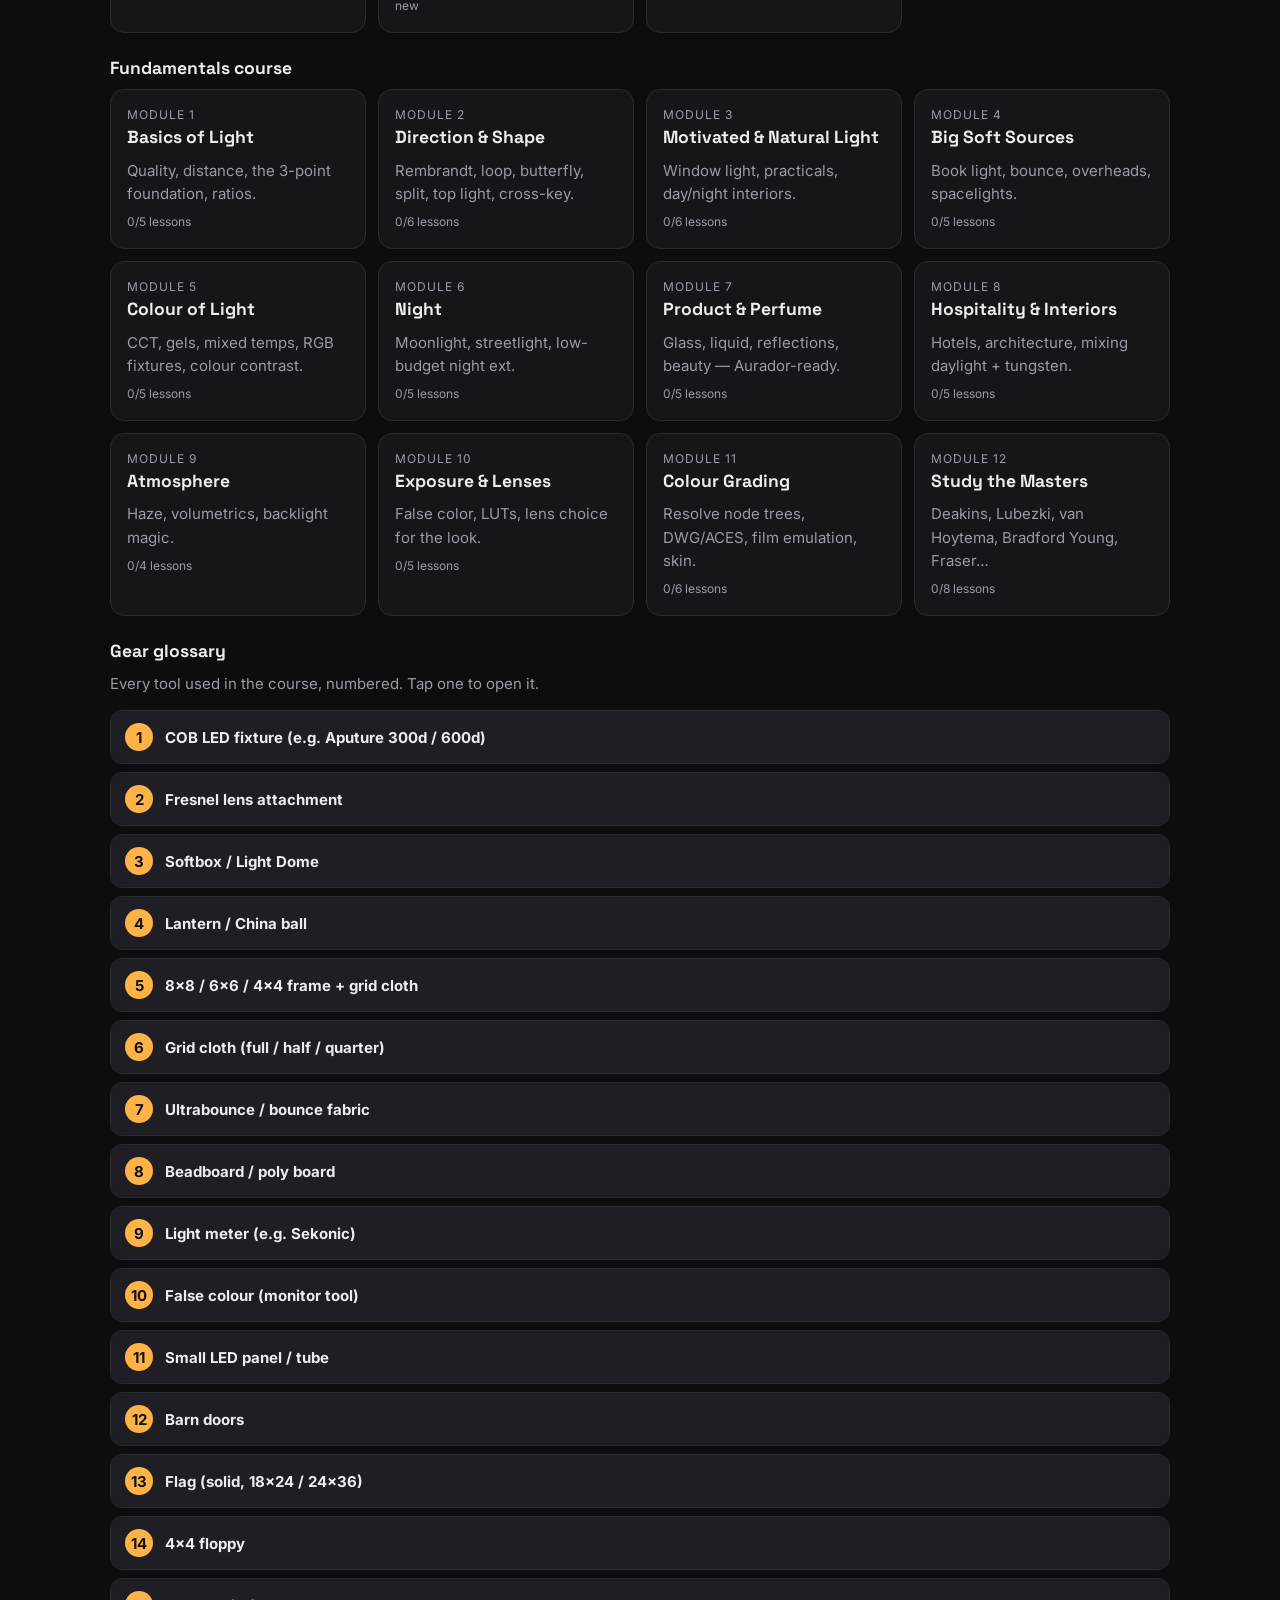
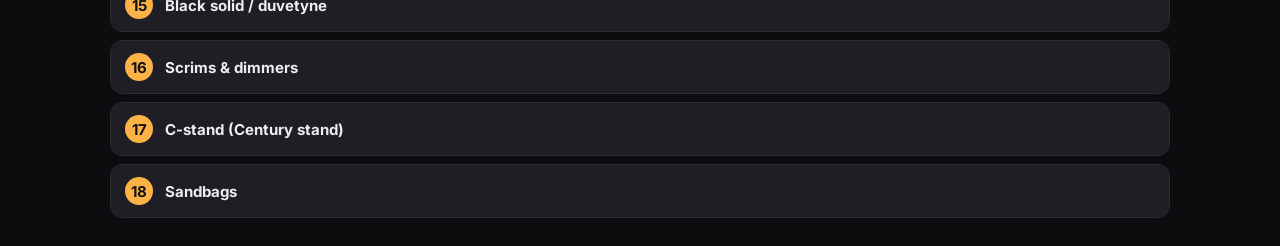
==== commit f9dec957: "Money view, paid ticks, private outsourcing, Free lines on PDFs, full Learn content, Drive auto-save" ====
--- a/learn/index.html
+++ b/learn/index.html
@@ -104,20 +104,22 @@
  .tabs{flex-wrap:nowrap;overflow-x:auto;scrollbar-width:none;margin:12px -14px;padding:0 14px}.tabs::-webkit-scrollbar{display:none}.tabs button{flex:none}
  .modalbox{padding:12px}
 }
+body:not(.has-ai) .ai-btn{display:none!important}
 </style>
 </head>
 <body>
 <header>
-  <div class="logo" onclick="home()" style="cursor:pointer">SHTAT<span>LAB</span> 🎬</div><input id="srch" placeholder="🔎 Search or ask anything… (Enter)" onkeydown="if(event.key==='Enter')doSearch(this.value)">
+  <div class="logo" onclick="home()" style="cursor:pointer">SHTAT<span>LAB</span> </div><input id="srch" placeholder="Search or ask anything… (Enter)" onkeydown="if(event.key==='Enter')doSearch(this.value)">
   <div class="stats">
-    <span class="pill">🔥 <b id="streak">0</b> day streak</span>
-    <span class="pill">⚡ <b id="xp">0</b> XP · Lvl <b id="lvl">1</b><span class="bar"><i id="xpbar" style="width:0%"></i></span></span>
+    <span class="pill"><b id="streak">0</b> day streak</span>
+    <span class="pill"><b id="xp">0</b> XP · Lvl <b id="lvl">1</b><span class="bar"><i id="xpbar" style="width:0%"></i></span></span>
     <span class="pill" id="rank">Rank: Grip Trainee</span>
   </div>
 </header>
 <div class="wrap" id="app"></div>
 <div class="toast" id="toast"></div>
 
+<script src="ch-a.js"></script><script src="ch-b.js"></script><script src="ch-c.js"></script>
 <script>
 // ---------- STATE (localStorage, safe) ----------
 const S = (()=>{let d={xp:0,done:{},last:null,streak:0};try{d=Object.assign(d,JSON.parse(localStorage.getItem('lightlab')||'{}'))}catch(e){}return d})();
@@ -168,11 +170,11 @@
  sandbag:{n:'Sandbags',d:'Weighted bags to stabilise stands. Rule: every stand with something on it gets a bag. Big frames outside get several.',img:G(`<path d="M30 70 Q80 40 130 70 L130 90 Q80 100 30 90 Z" fill="#7a6a4a" stroke="#5a4a2a"/><path d="M80 55 L80 35" stroke="#5a4a2a" stroke-width="4"/>`),q:'film sandbag shot bag'}
 };
 const GEAR_IDS=Object.keys(GEAR);
-function gearList(ids){return ids.map((id,i)=>{const g=GEAR[id];return `<details class="gear"><summary><span class="num">${i+1}</span><b>${g.n}</b></summary><div class="body"><div class="pic">${g.img}</div><div><p style="margin-top:0">${g.d}</p><a href="https://www.google.com/search?tbm=isch&q=${encodeURIComponent(g.q)}" target="_blank">📷 Real photos of it (Google Images)</a><div style="margin-top:10px"><button class="copy ai-btn" onclick="deeper('${id}',this)">🔍 Go deeper (ask Claude)</button></div><div class="ai" id="deep-${id}" hidden></div></div></div></details>`}).join('')}
+function gearList(ids){return ids.map((id,i)=>{const g=GEAR[id];return `<details class="gear"><summary><span class="num">${i+1}</span><b>${g.n}</b></summary><div class="body"><div class="pic">${g.img}</div><div><p style="margin-top:0">${g.d}</p><a href="https://www.google.com/search?tbm=isch&q=${encodeURIComponent(g.q)}" target="_blank">Real photos of it (Google Images)</a><div style="margin-top:10px"><button class="copy ai-btn" onclick="deeper('${id}',this)">Go deeper (ask Claude)</button></div><div class="ai" id="deep-${id}" hidden></div></div></div></details>`}).join('')}
 
 // ---------- CONTENT ----------
 const MODULES=[
-{id:'m1',n:'Module 1',t:'Basics of Light',e:'💡',desc:'Quality, distance, the 3-point foundation, ratios.',lessons:[
+{id:'m1',n:'Module 1',t:'Basics of Light',e:'',desc:'Quality, distance, the 3-point foundation, ratios.',lessons:[
  {id:'hard-soft',t:'Hard vs Soft Light',min:8,
   hook:'Fun fact: Gordon Willis lit Brando in <i>The Godfather</i> with soft top light so his eyes fell into shadow — the studio hated it, and he became known as "The Prince of Darkness". Softness isn\'t about brightness, it\'s about <b>source size relative to the subject</b>.',
   diagram:'hardSoft',
@@ -219,17 +221,17 @@
   quiz:[['Your white hotel room makes faces look flat. Fastest fix?',['Add more fill','Add negative fill on the shadow side','Raise ISO'],1,'Kill the bounce, get the shape back.']],
   chal:'Challenge: on your next real shoot, add a black flag on the shadow side for ONE setup. Before/after stills → 10 My Exercises.'}
 ]},
-{id:'m2',n:'Module 2',t:'Direction & Shape',e:'🧭',desc:'Rembrandt, loop, butterfly, split, top light, cross-key.',locked:true},
-{id:'m3',n:'Module 3',t:'Motivated & Natural Light',e:'🪟',desc:'Window light, practicals, day/night interiors.',locked:true},
-{id:'m4',n:'Module 4',t:'Big Soft Sources',e:'☁️',desc:'Book light, bounce, overheads, spacelights.',locked:true},
-{id:'m5',n:'Module 5',t:'Colour of Light',e:'🌈',desc:'CCT, gels, mixed temps, RGB fixtures, colour contrast.',locked:true},
-{id:'m6',n:'Module 6',t:'Night',e:'🌙',desc:'Moonlight, streetlight, low-budget night ext.',locked:true},
-{id:'m7',n:'Module 7',t:'Product & Perfume',e:'🧴',desc:'Glass, liquid, reflections, beauty — Aurador-ready.',locked:true},
-{id:'m8',n:'Module 8',t:'Hospitality & Interiors',e:'🏨',desc:'Hotels, architecture, mixing daylight + tungsten.',locked:true},
-{id:'m9',n:'Module 9',t:'Atmosphere',e:'🌫️',desc:'Haze, volumetrics, backlight magic.',locked:true},
-{id:'m10',n:'Module 10',t:'Exposure & Lenses',e:'🎥',desc:'False color, LUTs, lens choice for the look.',locked:true},
-{id:'m11',n:'Module 11',t:'Colour Grading',e:'🎨',desc:'Resolve node trees, DWG/ACES, film emulation, skin.',locked:true},
-{id:'m12',n:'Module 12',t:'Study the Masters',e:'🏆',desc:'Deakins, Lubezki, van Hoytema, Bradford Young, Fraser…',locked:true}
+{id:'m2',n:'Module 2',t:'Direction & Shape',e:'',desc:'Rembrandt, loop, butterfly, split, top light, cross-key.',locked:true},
+{id:'m3',n:'Module 3',t:'Motivated & Natural Light',e:'',desc:'Window light, practicals, day/night interiors.',locked:true},
+{id:'m4',n:'Module 4',t:'Big Soft Sources',e:'',desc:'Book light, bounce, overheads, spacelights.',locked:true},
+{id:'m5',n:'Module 5',t:'Colour of Light',e:'',desc:'CCT, gels, mixed temps, RGB fixtures, colour contrast.',locked:true},
+{id:'m6',n:'Module 6',t:'Night',e:'',desc:'Moonlight, streetlight, low-budget night ext.',locked:true},
+{id:'m7',n:'Module 7',t:'Product & Perfume',e:'',desc:'Glass, liquid, reflections, beauty — Aurador-ready.',locked:true},
+{id:'m8',n:'Module 8',t:'Hospitality & Interiors',e:'',desc:'Hotels, architecture, mixing daylight + tungsten.',locked:true},
+{id:'m9',n:'Module 9',t:'Atmosphere',e:'',desc:'Haze, volumetrics, backlight magic.',locked:true},
+{id:'m10',n:'Module 10',t:'Exposure & Lenses',e:'',desc:'False color, LUTs, lens choice for the look.',locked:true},
+{id:'m11',n:'Module 11',t:'Colour Grading',e:'',desc:'Resolve node trees, DWG/ACES, film emulation, skin.',locked:true},
+{id:'m12',n:'Module 12',t:'Study the Masters',e:'',desc:'Deakins, Lubezki, van Hoytema, Bradford Young, Fraser…',locked:true}
 ];
 const BADGE={film:'FILM',tv:'TV',ad:'AD',yt:'YOUTUBE',web:'ONLINE'};
 
@@ -478,30 +480,30 @@
  colour:{t:'Colour contrast',lights:[L_(-1.2,.9,.3,.4,1,2800,'Warm key'),L_(1.2,-.8,.4,.2,1.5,10000,'Cool rim')],amb:.02,bg:.3,wall:1.8},
  moon:{t:'Moonlight',lights:[L_(1.2,-1.4,1.6,.4,1.5,7500,'Moon (back/side)'),L_(-1,1,.3,1.2,-2.5,6500,'Soft ambient fill')],amb:.02,bg:.25,exp:.5,wall:2.5},
  practical:{t:'Practical lamp',lights:[L_(.8,-1.3,.6,.1,-.5,5600,'Window edge')],props:[{type:'tablelamp',x:-.6,z:.3,int:-.8},{type:'table',x:-.75,z:.3,rot:90}],amb:.03,bg:.35,wall:1.8},
- room_noon:{t:'📍 Room — window at noon',mode:'room',time:12,weather:'clear',orient:-60,lights:[],amb:0,wall:1.5,exp:-1,room:{w:3.6,d:5.5,h:2.8,col:.75,windows:[{wall:'L',pos:-1,w:1.8,h:1.8,sill:.7}]},cam:{x:.6,z:2.2,h:-.1,f:35},props:[{type:'table',x:-1.1,z:1.5,rot:90},{type:'chair',x:1.1,z:-.7,rot:0},{type:'plant',x:1.4,z:-1.1}]},
- room_golden:{t:'📍 Room — golden hour',mode:'room',time:18,weather:'clear',orient:-20,lights:[],amb:0,wall:1.5,exp:.5,room:{w:3.8,d:5.5,h:2.8,col:.75,windows:[{wall:'L',pos:-.9,w:1.8,h:1.8,sill:.7},{wall:'B',pos:1.1,w:1.2,h:1.6,sill:.8}]},cam:{x:.5,z:2.2,h:-.1,f:35},props:[{type:'floorlamp',x:1.6,z:-1.1},{type:'sofa',x:1.2,z:-.9,rot:0}]},
- room_night_fake:{t:'📍 Night shoot faking 12:00',mode:'room',time:23,fake:true,fakeTime:12,fakeWeather:'clear',orient:-60,lights:[],amb:0,wall:1.5,exp:-1,room:{w:3.6,d:5.5,h:2.8,col:.75,windows:[{wall:'L',pos:-1,w:1.8,h:1.8,sill:.7}]},cam:{x:.6,z:2.2,h:-.1,f:35},props:[{type:'table',x:-1.1,z:1.5,rot:90}]},
- exterior:{t:'🌤️ Exterior — sun',mode:'exterior',time:16,weather:'clear',orient:40,lights:[],amb:0,exp:-1.5,cam:{x:0,z:2.2,h:-.1,f:50}}
+ room_noon:{t:'Room — window at noon',mode:'room',time:12,weather:'clear',orient:-60,lights:[],amb:0,wall:1.5,exp:-1,room:{w:3.6,d:5.5,h:2.8,col:.75,windows:[{wall:'L',pos:-1,w:1.8,h:1.8,sill:.7}]},cam:{x:.6,z:2.2,h:-.1,f:35},props:[{type:'table',x:-1.1,z:1.5,rot:90},{type:'chair',x:1.1,z:-.7,rot:0},{type:'plant',x:1.4,z:-1.1}]},
+ room_golden:{t:'Room — golden hour',mode:'room',time:18,weather:'clear',orient:-20,lights:[],amb:0,wall:1.5,exp:.5,room:{w:3.8,d:5.5,h:2.8,col:.75,windows:[{wall:'L',pos:-.9,w:1.8,h:1.8,sill:.7},{wall:'B',pos:1.1,w:1.2,h:1.6,sill:.8}]},cam:{x:.5,z:2.2,h:-.1,f:35},props:[{type:'floorlamp',x:1.6,z:-1.1},{type:'sofa',x:1.2,z:-.9,rot:0}]},
+ room_night_fake:{t:'Night shoot faking 12:00',mode:'room',time:23,fake:true,fakeTime:12,fakeWeather:'clear',orient:-60,lights:[],amb:0,wall:1.5,exp:-1,room:{w:3.6,d:5.5,h:2.8,col:.75,windows:[{wall:'L',pos:-1,w:1.8,h:1.8,sill:.7}]},cam:{x:.6,z:2.2,h:-.1,f:35},props:[{type:'table',x:-1.1,z:1.5,rot:90}]},
+ exterior:{t:'Exterior — sun',mode:'exterior',time:16,weather:'clear',orient:40,lights:[],amb:0,exp:-1.5,cam:{x:0,z:2.2,h:-.1,f:50}}
 };
 const clone=o=>JSON.parse(JSON.stringify(o));
 // ---------- MASTER DP SIGNATURE SETUPS (inspired by documented approaches) ----------
 Object.assign(PRESETS,{
- deakins_cove:{t:'🏆 Cove / big soft bounce — Roger Deakins',lights:[L_(-1.1,.5,1.5,3,2.3,3800,'Cove bounce (high, side)')],amb:.06,negR:true,bg:.35,wall:2,cam:{f:40,z:1.8}},
- deakins_practical:{t:'🏆 Practical-motivated night — Roger Deakins',lights:[L_(-.7,.5,.1,.9,-.6,3000,'Soft boost from lamp side')],props:[{type:'tablelamp',x:-.65,z:.35,watt:60},{type:'table',x:-.8,z:.35,rot:90}],amb:.02,bg:.2,wall:2,exp:.3},
- deakins_sil:{t:'🏆 Silhouette against window — Roger Deakins',mode:'room',time:14,weather:'overcast',orient:0,lights:[],amb:0,wall:1,exp:-2.5,room:{w:4,d:6,h:2.8,col:.6,windows:[{wall:'B',pos:0,w:2.6,h:2.1,sill:.4}]},cam:{x:.2,z:2.4,h:-.1,f:35}},
- lubezki_back:{t:'🏆 Natural backlight, wide & close — Emmanuel Lubezki',mode:'exterior',time:18.4,weather:'clear',orient:-96,lights:[],amb:0,cam:{x:.15,z:.75,h:-.05,f:14,support:'gimbal'}},
- lubezki_window:{t:'🏆 Only window light, wide lens — Emmanuel Lubezki',mode:'room',time:11,weather:'overcast',orient:0,lights:[],amb:0,wall:1.4,room:{w:4.5,d:5.5,h:2.8,col:.7,windows:[{wall:'L',pos:-.3,w:2.2,h:1.9,sill:.6}]},cam:{x:.5,z:1.1,h:0,f:18,support:'handheld'}},
- hoytema_warm:{t:'🏆 Warm soft window (Her) — Hoyte van Hoytema',mode:'room',time:17.3,weather:'clear',orient:-30,lights:[],amb:.1,wall:1.6,room:{w:4.5,d:5,h:2.8,col:.8,windows:[{wall:'L',pos:.2,w:2.4,h:2,sill:.5}]},props:[{type:'floorlamp',x:1.5,z:-.9,watt:60}],cam:{x:.4,z:1.6,h:-.05,f:40}},
- hoytema_sun:{t:'🏆 Hard IMAX daylight — Hoyte van Hoytema',mode:'exterior',time:13,weather:'clear',orient:-50,lights:[],amb:0,cam:{z:2.4,f:50}},
- young_arrival:{t:'🏆 Underexposed soft window (Arrival) — Bradford Young',mode:'room',time:10,weather:'overcast',orient:0,lights:[],amb:0,negR:true,exp:-1.2,wall:1.8,room:{w:5,d:6,h:3,col:.6,windows:[{wall:'L',pos:0,w:3,h:2.2,sill:.4}]},cam:{x:.3,z:1.5,h:-.05,f:40}},
- young_bounce:{t:'🏆 Bounce + negative fill — Bradford Young',lights:[L_(-1.2,.7,.4,2.4,1.6,4800,'Bounce key')],amb:.05,negR:true,bg:.25,exp:-.8,wall:1.8},
- fraser_top:{t:'🏆 Top-down hard sun (Dune) — Greig Fraser',mode:'exterior',time:12.3,weather:'clear',orient:0,lights:[],amb:0,cam:{z:2.6,f:65}},
- fraser_single:{t:'🏆 Single hard source, low key (The Batman) — Greig Fraser',lights:[L_(-1.5,.3,.3,.08,1.2,2400,'Sodium-ish hard side'),L_(1,-1.3,.6,.1,.6,7000,'Cold edge')],amb:.01,bg:.1,wall:2.4},
- richardson_top:{t:'🏆 Hot top light — Robert Richardson',lights:[L_(0,.25,1.6,.12,3.3,3400,'Hot toplight (hard)')],amb:.03,bg:.15,wall:2,cam:{f:50}},
- khondji_dark:{t:'🏆 Dark, rich practicals (Se7en) — Darius Khondji',lights:[L_(1.1,-1.1,.5,.15,-.4,4300,'Window edge')],props:[{type:'tablelamp',x:-.55,z:.25,watt:40},{type:'table',x:-.7,z:.25,rot:90}],amb:.01,bg:.12,wall:1.8,exp:-.3},
- khondji_warm:{t:'🏆 Warm low-key face (Uncut Gems) — Darius Khondji',lights:[L_(-.9,.8,.2,.6,.3,2700,'Warm soft key'),L_(1.2,-1,.5,.1,.2,3200,'Tungsten edge')],amb:.02,bg:.18,wall:1.6,exp:-.2},
- sandgren_magic:{t:'🏆 Magic hour + spotlight (La La Land) — Linus Sandgren',mode:'exterior',time:18.9,weather:'clear',orient:-60,lights:[L_(.4,2.8,2.2,.05,6.5,3200,'Theatrical spot')],amb:0,cam:{z:2.6,f:40,support:'crane'}},
- sandgren_spot:{t:'🏆 Theatrical spot, rest goes dark — Linus Sandgren',lights:[L_(.2,2.5,1.8,.05,1.8,3200,'Follow spot')],amb:.005,bg:.05,wall:3,cam:{f:50}}
+ deakins_cove:{t:'Cove / big soft bounce — Roger Deakins',lights:[L_(-1.1,.5,1.5,3,2.3,3800,'Cove bounce (high, side)')],amb:.06,negR:true,bg:.35,wall:2,cam:{f:40,z:1.8}},
+ deakins_practical:{t:'Practical-motivated night — Roger Deakins',lights:[L_(-.7,.5,.1,.9,-.6,3000,'Soft boost from lamp side')],props:[{type:'tablelamp',x:-.65,z:.35,watt:60},{type:'table',x:-.8,z:.35,rot:90}],amb:.02,bg:.2,wall:2,exp:.3},
+ deakins_sil:{t:'Silhouette against window — Roger Deakins',mode:'room',time:14,weather:'overcast',orient:0,lights:[],amb:0,wall:1,exp:-2.5,room:{w:4,d:6,h:2.8,col:.6,windows:[{wall:'B',pos:0,w:2.6,h:2.1,sill:.4}]},cam:{x:.2,z:2.4,h:-.1,f:35}},
+ lubezki_back:{t:'Natural backlight, wide & close — Emmanuel Lubezki',mode:'exterior',time:18.4,weather:'clear',orient:-96,lights:[],amb:0,cam:{x:.15,z:.75,h:-.05,f:14,support:'gimbal'}},
+ lubezki_window:{t:'Only window light, wide lens — Emmanuel Lubezki',mode:'room',time:11,weather:'overcast',orient:0,lights:[],amb:0,wall:1.4,room:{w:4.5,d:5.5,h:2.8,col:.7,windows:[{wall:'L',pos:-.3,w:2.2,h:1.9,sill:.6}]},cam:{x:.5,z:1.1,h:0,f:18,support:'handheld'}},
+ hoytema_warm:{t:'Warm soft window (Her) — Hoyte van Hoytema',mode:'room',time:17.3,weather:'clear',orient:-30,lights:[],amb:.1,wall:1.6,room:{w:4.5,d:5,h:2.8,col:.8,windows:[{wall:'L',pos:.2,w:2.4,h:2,sill:.5}]},props:[{type:'floorlamp',x:1.5,z:-.9,watt:60}],cam:{x:.4,z:1.6,h:-.05,f:40}},
+ hoytema_sun:{t:'Hard IMAX daylight — Hoyte van Hoytema',mode:'exterior',time:13,weather:'clear',orient:-50,lights:[],amb:0,cam:{z:2.4,f:50}},
+ young_arrival:{t:'Underexposed soft window (Arrival) — Bradford Young',mode:'room',time:10,weather:'overcast',orient:0,lights:[],amb:0,negR:true,exp:-1.2,wall:1.8,room:{w:5,d:6,h:3,col:.6,windows:[{wall:'L',pos:0,w:3,h:2.2,sill:.4}]},cam:{x:.3,z:1.5,h:-.05,f:40}},
+ young_bounce:{t:'Bounce + negative fill — Bradford Young',lights:[L_(-1.2,.7,.4,2.4,1.6,4800,'Bounce key')],amb:.05,negR:true,bg:.25,exp:-.8,wall:1.8},
+ fraser_top:{t:'Top-down hard sun (Dune) — Greig Fraser',mode:'exterior',time:12.3,weather:'clear',orient:0,lights:[],amb:0,cam:{z:2.6,f:65}},
+ fraser_single:{t:'Single hard source, low key (The Batman) — Greig Fraser',lights:[L_(-1.5,.3,.3,.08,1.2,2400,'Sodium-ish hard side'),L_(1,-1.3,.6,.1,.6,7000,'Cold edge')],amb:.01,bg:.1,wall:2.4},
+ richardson_top:{t:'Hot top light — Robert Richardson',lights:[L_(0,.25,1.6,.12,3.3,3400,'Hot toplight (hard)')],amb:.03,bg:.15,wall:2,cam:{f:50}},
+ khondji_dark:{t:'Dark, rich practicals (Se7en) — Darius Khondji',lights:[L_(1.1,-1.1,.5,.15,-.4,4300,'Window edge')],props:[{type:'tablelamp',x:-.55,z:.25,watt:40},{type:'table',x:-.7,z:.25,rot:90}],amb:.01,bg:.12,wall:1.8,exp:-.3},
+ khondji_warm:{t:'Warm low-key face (Uncut Gems) — Darius Khondji',lights:[L_(-.9,.8,.2,.6,.3,2700,'Warm soft key'),L_(1.2,-1,.5,.1,.2,3200,'Tungsten edge')],amb:.02,bg:.18,wall:1.6,exp:-.2},
+ sandgren_magic:{t:'Magic hour + spotlight (La La Land) — Linus Sandgren',mode:'exterior',time:18.9,weather:'clear',orient:-60,lights:[L_(.4,2.8,2.2,.05,6.5,3200,'Theatrical spot')],amb:0,cam:{z:2.6,f:40,support:'crane'}},
+ sandgren_spot:{t:'Theatrical spot, rest goes dark — Linus Sandgren',lights:[L_(.2,2.5,1.8,.05,1.8,3200,'Follow spot')],amb:.005,bg:.05,wall:3,cam:{f:50}}
 });
 // ---------- SIMULATOR UI v2 ----------
 let SS=null,SEL=0,simTimer=null,simRAF=null,STAB='talent',ANIM=null;
@@ -513,16 +515,16 @@
 const modOpts=(sel,panel)=>Object.entries(SIM.MOD).filter(([k])=>panel?true:k!=='native').map(([k,m])=>`<option value="${k}" ${k===sel?'selected':''}>${m.n}</option>`).join('');
 function simView(){return `<div class="sim">
  <div style="display:flex;gap:8px;flex-wrap:wrap;align-items:center;margin-bottom:10px"><b>Scene</b><select id="preset">${Object.entries(PRESETS).map(([k,p])=>`<option value="${k}">${p.t}</option>`).join('')}</select>
-  <button class="cta" id="capBtn">📸 Capture (HQ)</button><button class="copy" id="aeBtn">🎯 Auto-expose</button><label class="chk"><input type="checkbox" id="fc"> False colour</label></div>
+  <button class="cta" id="capBtn">Capture (HQ)</button><button class="copy" id="aeBtn">Auto-expose</button><label class="chk"><input type="checkbox" id="fc"> False colour</label></div>
  <div class="simgrid">
-  <div><div class="mut" style="font-size:12px;margin-bottom:4px">TOP VIEW: drag lights 💡, subject ⚪, camera 🎥, props</div><canvas id="plan" width="320" height="320"></canvas></div>
+  <div><div class="mut" style="font-size:12px;margin-bottom:4px">TOP VIEW: drag lights , subject , camera , props</div><canvas id="plan" width="320" height="320"></canvas></div>
   <div><div class="mut" style="font-size:12px;margin-bottom:4px" id="camlbl">CAMERA VIEW (live)</div><canvas id="view" width="320" height="240"></canvas><div id="meter" class="meter"></div></div>
  </div>
- <div class="tabs" id="stabs" style="margin-top:12px">${[['talent','🧍 Talent & pose'],['camera','🎥 Camera & angle'],['lights','💡 Lights'],['loc','🌤️ Location & time'],['props','🪑 Props']].map(([k,t])=>`<button data-k="${k}" onclick="simTab('${k}')">${t}</button>`).join('')}</div>
+ <div class="tabs" id="stabs" style="margin-top:12px">${[['talent','Talent & pose'],['camera','Camera & angle'],['lights','Lights'],['loc','Location & time'],['props','Props']].map(([k,t])=>`<button data-k="${k}" onclick="simTab('${k}')">${t}</button>`).join('')}</div>
  <div class="card" id="simtab" style="margin:0"></div>
- <div id="capModal" class="modal" hidden><div class="modalbox"><div style="display:flex;justify-content:space-between;align-items:center"><b>📸 Capture</b><button class="copy" onclick="document.getElementById('capModal').hidden=true">✕ Close</button></div>
+ <div id="capModal" class="modal" hidden><div class="modalbox"><div style="display:flex;justify-content:space-between;align-items:center"><b>Capture</b><button class="copy" onclick="document.getElementById('capModal').hidden=true">✕ Close</button></div>
   <canvas id="capCv" width="960" height="540" style="width:100%;border-radius:10px;background:#000;margin-top:10px"></canvas><div class="mut" id="capInfo" style="font-size:12px;margin-top:6px"></div>
-  <div style="display:flex;gap:8px;flex-wrap:wrap;margin-top:10px"><button class="cta" id="capSave">💾 Save PNG</button><button id="capIRL" class="ai-btn">🤖 How will this look in real life?</button></div><div class="ai" id="capAns" hidden></div></div></div>
+  <div style="display:flex;gap:8px;flex-wrap:wrap;margin-top:10px"><button class="cta" id="capSave">Save PNG</button><button id="capIRL" class="ai-btn">How will this look in real life?</button></div><div class="ai" id="capAns" hidden></div></div></div>
 </div>`}
 let LANIM=null;
 function initSim(pk){clearInterval(LANIM);LANIM=setInterval(()=>{const v=document.getElementById('view');if(!v){clearInterval(LANIM);return}if(SS&&!ANIM&&SIM.anyAnim(SS))renderTo(v,160,120,'lo')},200);if(STAB==='lights'&&!SS)STAB='talent';const p=PRESETS[pk]||PRESETS.threepoint;stopAnim();SS=normScene(Object.assign({exp:0,amb:.1,yaw:0,bg:.55,negL:false,negR:false,fc:false},clone(p)));SEL=0;
@@ -548,13 +550,13 @@
  case 'ecu':Object.assign(C,{x:0,z:.75,h:.01,aim:.0,f:100});if(lying)Object.assign(C,{z:.001,h:.7,aim:0});break}
  sc.cam=C;return C}
 function talentTab(el){el.innerHTML=`<div class="grid2"><div>
-  <div class="rng"><span>Talent</span>${sel('t_g',[['male','👨 Male'],['female','👩 Female']],SS.gender||'male')}<span></span></div>
+  <div class="rng"><span>Talent</span>${sel('t_g',[['male','Male'],['female','Female']],SS.gender||'male')}<span></span></div>
   <div class="rng"><span>Skin tone</span>${sel('t_s',[['light','Light'],['medium','Medium'],['dark','Dark']],SS.skin||'light')}<span></span></div>
-  <div style="display:flex;gap:6px;flex-wrap:wrap;margin:8px 0">${[['standing','🧍 Standing'],['sitting','🪑 Sitting'],['jumping','🤸 Jumping'],['lying','🛌 Lying on floor']].map(([k,t])=>`<button class="lchip ${(SS.pose||'standing')===k?'on':''}" onclick="setPose('${k}')">${t}</button>`).join('')}</div>
+  <div style="display:flex;gap:6px;flex-wrap:wrap;margin:8px 0">${[['standing','Standing'],['sitting','Sitting'],['jumping','Jumping'],['lying','Lying on floor']].map(([k,t])=>`<button class="lchip ${(SS.pose||'standing')===k?'on':''}" onclick="setPose('${k}')">${t}</button>`).join('')}</div>
   ${R('t_yaw','Turn (°)',-180,180,1,SS.yaw||0,v=>v+'°')}
  </div><div>
   <label class="chk"><input type="checkbox" id="t_p" ${SS.partner?'checked':''}> Second actor (for OTS, two-shots, cross-key)</label>
-  ${SS.partner?`<div class="rng"><span>Second actor</span>${sel('t_pg',[['male','👨 Male'],['female','👩 Female']],SS.partner.gender||'female')}${sel('t_ps',[['light','Light'],['medium','Medium'],['dark','Dark']],SS.partner.skin||'medium')}</div><p class="mut" style="font-size:12px">Drag the second actor on the top view; they always face your main talent.</p>`:''}
+  ${SS.partner?`<div class="rng"><span>Second actor</span>${sel('t_pg',[['male','Male'],['female','Female']],SS.partner.gender||'female')}${sel('t_ps',[['light','Light'],['medium','Medium'],['dark','Dark']],SS.partner.skin||'medium')}</div><p class="mut" style="font-size:12px">Drag the second actor on the top view; they always face your main talent.</p>`:''}
   <p class="mut" style="font-size:13px">Darker skin reflects less light (about 1–2 stops), so you'll often need more key, more bounce or a warmer, glossier highlight. Try the same setup on all three tones.</p></div></div>`;
  bindS('t_g',v=>{SS.gender=v});bindS('t_s',v=>{SS.skin=v});bindR('t_yaw',v=>{SS.yaw=v},v=>v+'°');
  document.getElementById('t_p').onchange=e=>{SS.partner=e.target.checked?{gender:SS.gender==='female'?'male':'female',skin:'medium',x:.5,z:1.35}:null;simTab('talent');draw()};
@@ -596,7 +598,7 @@
 function gel(k,h,sa){const l=SS.lights[SEL];if(!l)return;if(k)l.k=k;l.hue=h;l.sat=sa;simTab('lights');draw()}
 function clampL(l){if(SS.mode==='room'){}else{l.z=Math.max(-SS.wall+.1,l.z)}}
 function lightInfo(){const l=SS.lights[SEL],e=document.getElementById('l_info');if(!l||!e)return;const d=Math.hypot(l.x,l.y,l.z),lux=SIM.lux1m(l)/(d*d),F=SIM.FIX[l.fx],M=SIM.MOD[l.mod];
- e.innerHTML=`<b>${F.n}</b> · ${M.n} · ${l.dim??100}%<br>≈ <b>${Math.round(lux).toLocaleString()} lux</b> at the subject (${d.toFixed(2)} m) · source size ${(SIM.lsize(l)).toFixed(2)} m${!F.var&&Math.abs(l.k-F.k)>150?`<br>🎨 ${l.k<F.k?'CTO':'CTB'} gel needed for ${l.k}K on this fixture`:''}${(l.sat||0)>0?`<br>🎨 Coloured: ${F.var?'set hue/sat on the fixture (RGB) or':''} gel it (Lee/Rosco) at ~${Math.round(l.sat*100)}% strength`:''}`}
+ e.innerHTML=`<b>${F.n}</b> · ${M.n} · ${l.dim??100}%<br>≈ <b>${Math.round(lux).toLocaleString()} lux</b> at the subject (${d.toFixed(2)} m) · source size ${(SIM.lsize(l)).toFixed(2)} m${!F.var&&Math.abs(l.k-F.k)>150?`<br>${l.k<F.k?'CTO':'CTB'} gel needed for ${l.k}K on this fixture`:''}${(l.sat||0)>0?`<br>Coloured: ${F.var?'set hue/sat on the fixture (RGB) or':''} gel it (Lee/Rosco) at ~${Math.round(l.sat*100)}% strength`:''}`}
 // ---- CAMERA ----
 const SUP=[['tripod','Tripod (locked off)'],['handheld','Handheld'],['gimbal','Gimbal / Steadicam'],['slider','Slider (lateral)'],['dolly','Dolly push-in'],['crane','Crane / jib up']];
 function camTab(el){const C=SS.cam,d=Math.hypot(C.x,C.z);
@@ -606,7 +608,7 @@
   ${R('c_h','Camera height vs eyes (m)',-2,3.5,.05,C.h,v=>(+v).toFixed(2)+' m')}
   ${R('c_aim','Aim (tilt) height (m)',-2,1,.02,C.aim,v=>(+v).toFixed(2)+' m')}
   ${R('c_roll','Dutch / roll (°)',-30,30,1,C.roll||0,v=>v+'°')}
-  <div class="rng"><span>Support / movement</span>${sel('c_sup',SUP,C.support)}<button class="copy" id="c_play">${ANIM?'⏹ Stop':'▶ Play move'}</button></div>
+  <div class="rng"><span>Support / movement</span>${sel('c_sup',SUP,C.support)}<button class="copy" id="c_play">${ANIM?'Stop':'Play move'}</button></div>
  </div><div>
   <div class="rng"><span>ISO</span>${sel('c_iso',[100,200,400,640,800,1280,1600,3200,6400,12800].map(v=>[v,v]),C.iso)}<span></span></div>
   <div class="rng"><span>T-stop</span>${sel('c_t',SIM.TSTOPS.map(v=>[v,'T'+v]),C.t)}<span></span></div>
@@ -627,7 +629,7 @@
 function stopAnim(){if(ANIM){clearInterval(ANIM);ANIM=null;if(SS)SS.camOff=null;draw()}}
 // ---- LOCATION ----
 function locTab(el){const m=SS.mode,env=m!=='studio'?SIM.sky(SS.fake?(SS.fakeTime??12):SS.time,SS.fake?SS.fakeWeather:SS.weather,SS.orient):null,hh=t=>`${String(Math.floor(t)).padStart(2,'0')}:${String(Math.round(t%1*60)).padStart(2,'0')}`;
- el.innerHTML=`<div style="display:flex;gap:6px;flex-wrap:wrap;margin-bottom:10px">${[['studio','🎬 Studio (black/grey)'],['room','🏠 Room / location'],['exterior','🌤️ Exterior']].map(([k,t])=>`<button class="lchip ${m===k?'on':''}" onclick="SS.mode='${k}';simTab('loc');draw()">${t}</button>`).join('')}</div>
+ el.innerHTML=`<div style="display:flex;gap:6px;flex-wrap:wrap;margin-bottom:10px">${[['studio','Studio (black/grey)'],['room','Room / location'],['exterior','Exterior']].map(([k,t])=>`<button class="lchip ${m===k?'on':''}" onclick="SS.mode='${k}';simTab('loc');draw()">${t}</button>`).join('')}</div>
  <div class="grid2"><div>
   ${R('e_wall','Subject distance to background (m)',.3,m==='room'?Math.max(.4,SS.room.d-.5):6,.05,SS.wall,v=>(+v).toFixed(2)+' m')}
   ${m==='studio'?R('e_bg','Background brightness',0,1,.05,SS.bg??.55,v=>(+v).toFixed(2)):''}
@@ -636,7 +638,7 @@
   <label class="chk"><input type="checkbox" id="e_negL" ${SS.negL?'checked':''}> Neg fill camera-left</label><label class="chk"><input type="checkbox" id="e_negR" ${SS.negR?'checked':''}> Neg fill camera-right</label>
   ${m!=='studio'?`<h3 style="margin-top:14px">Time of day</h3>
   ${R('e_time',SS.fake?'Actual time (night shoot)':'Time',0,24,.25,SS.time,hh)}
-  <div class="rng"><span>Weather</span>${sel('e_wx',[['clear','☀️ Clear'],['overcast','☁️ Overcast']],SS.weather)}<span></span></div>
+  <div class="rng"><span>Weather</span>${sel('e_wx',[['clear','Clear'],['overcast','Overcast']],SS.weather)}<span></span></div>
   ${R('e_or','Sun direction / room orientation (°)',-180,180,5,SS.orient,v=>v+'°')}
   <div class="box" style="font-size:13px">${env?`${SS.fake?'Target look':'Now'}: <b>${env.phase}</b> · sun ${env.el.toFixed(0)}° high${env.sunE>0?` · ${Math.round(env.sunE).toLocaleString()} lux · ${env.sunK}K`:''} · sky ${env.skyK}K`:''}</div>`:''}
  </div><div>${m==='room'?`<h3 style="margin-top:0">Room</h3>
@@ -645,8 +647,8 @@
   <b>Windows (${SS.room.windows.length})</b> <button class="copy" id="w_add">+ Window</button>
   ${SS.room.windows.map((w,i)=>`<div class="winrow"><b>W${i+1}</b>${sel('w_wall'+i,[['L','Left wall'],['R','Right wall'],['B','Back wall'],['F','Behind camera']],w.wall)}
    ${R('w_pos'+i,'Position',-6,6,.05,w.pos,v=>(+v).toFixed(2))}${R('w_w'+i,'Width',.3,6,.05,w.w,v=>(+v).toFixed(2)+' m')}${R('w_h'+i,'Height',.3,4,.05,w.h,v=>(+v).toFixed(2)+' m')}${R('w_s'+i,'Sill height',0,2,.05,w.sill,v=>(+v).toFixed(2)+' m')}<button class="copy" onclick="SS.room.windows.splice(${i},1);simTab('loc');draw()">Remove</button></div>`).join('')}
-  <h3>🌙 Night shoot, fake a time of day</h3><label class="chk"><input type="checkbox" id="f_on" ${SS.fake?'checked':''}> I'm shooting at night: rebuild daylight with fixtures</label>
-  ${SS.fake?`${R('f_t','Make it look like',5,20,.25,SS.fakeTime??12,hh)}<div class="rng"><span>Weather to fake</span>${sel('f_wx',[['clear','☀️ Clear (hard sun)'],['overcast','☁️ Overcast (soft)']],SS.fakeWeather||'clear')}<span></span></div><div id="rig"></div>`:''}`
+  <h3>Night shoot, fake a time of day</h3><label class="chk"><input type="checkbox" id="f_on" ${SS.fake?'checked':''}> I'm shooting at night: rebuild daylight with fixtures</label>
+  ${SS.fake?`${R('f_t','Make it look like',5,20,.25,SS.fakeTime??12,hh)}<div class="rng"><span>Weather to fake</span>${sel('f_wx',[['clear','Clear (hard sun)'],['overcast','Overcast (soft)']],SS.fakeWeather||'clear')}<span></span></div><div id="rig"></div>`:''}`
  :`<p class="mut">${m==='studio'?'Studio: only your lights. Switch to Room to set windows, room size and time of day, or Exterior for sun and sky.':'Exterior: sun and sky change with the time. Add bounce, negative fill or HMIs in Lights.'}</p>`}</div></div>`;
  const $=id=>document.getElementById(id);
  bindR('e_wall',v=>{moveSubject(0,v-SS.wall)},v=>(+v).toFixed(2)+' m');if(m==='studio')bindR('e_bg',v=>{SS.bg=v},v=>(+v).toFixed(2));bindR('e_amb',v=>{SS.amb=v},v=>(+v).toFixed(2));bindR('e_yaw',v=>{SS.yaw=v},v=>v+'°');
@@ -660,9 +662,9 @@
 function envBox(){if(STAB==='loc'){const b=document.querySelector('#simtab .box');const env=SIM.sky(SS.fake?(SS.fakeTime??12):SS.time,SS.fake?SS.fakeWeather:SS.weather,SS.orient);if(b)b.innerHTML=`${SS.fake?'Target look':'Now'}: <b>${env.phase}</b> · sun ${env.el.toFixed(0)}° high${env.sunE>0?` · ${Math.round(env.sunE).toLocaleString()} lux · ${env.sunK}K`:''} · sky ${env.skyK}K`;rigBox()}}
 function rigBox(){const e=document.getElementById('rig');if(!e)return;const r=SIM.fakeRig(SS),FY=SIM.fy(SS);
  e.innerHTML=`<div class="box" style="font-size:13px"><b>Your lighting rig to fake ${r.env.phase.toLowerCase()} (${r.env.el.toFixed(0)}° sun):</b><ol style="margin:6px 0 0">${r.lights.map(f=>{const g=SIM.gear(f),h=(f.y-FY).toFixed(1),d=Math.hypot(f.x,f.y,f.z).toFixed(1);
-  return `<li><b>${f.fake==='sun'?'☀️ Sun':'🌤️ Sky'} through W${f.win}:</b> ${g.txt}. ${f.fake==='sun'?`Place it outside, about ${h} m above the floor (${+h>3.5?'condor / scaffold / high roller':'high roller stand'}), aimed through the window at ${r.env.el.toFixed(0)}°`:'Just outside the window, big and soft, filling the whole opening'}, ${f.k}K.</li>`}).join('')||'<li>No windows: add a window first.</li>'}</ol>
+  return `<li><b>${f.fake==='sun'?'Sun':'Sky'} through W${f.win}:</b> ${g.txt}. ${f.fake==='sun'?`Place it outside, about ${h} m above the floor (${+h>3.5?'condor / scaffold / high roller':'high roller stand'}), aimed through the window at ${r.env.el.toFixed(0)}°`:'Just outside the window, big and soft, filling the whole opening'}, ${f.k}K.</li>`}).join('')||'<li>No windows: add a window first.</li>'}</ol>
   <div style="margin-top:6px">Tip: keep your night exposure, put ND on nothing. If the window shows black, hang a lit backdrop (translight) or frame it out.</div>
-  <button class="copy ai-btn" style="margin-top:8px" onclick="askGaffer(this)">🤖 Ask the gaffer for a full plan</button><div class="ai" id="gafAns" hidden></div></div>`}
+  <button class="copy ai-btn" style="margin-top:8px" onclick="askGaffer(this)">Ask the gaffer for a full plan</button><div class="ai" id="gafAns" hidden></div></div>`}
 async function askGaffer(btn){const box=document.getElementById('gafAns');box.hidden=false;if(!SAMPLE){box.textContent=NOAI;return}btn.disabled=true;box.textContent='Planning…';
  try{const r=await SAMPLE(`You are a top commercial gaffer. Plan a night shoot that must look like ${SIM.fakeRig(SS).env.phase} (${(SS.fakeTime??12)}:00, ${SS.fakeWeather||'clear'}).\nScene: ${sceneText()}\nGive: 1) the fixture list with quantities (real models: HMIs, Aputure, SkyPanels, etc.), 2) placement outside and inside with heights and distances, 3) diffusion/bounce/frames, 4) colour temp + gels, 5) power/generator estimate, 6) crew size and rigging (condor, scaffold), 7) 3 mistakes that make fake daylight look fake. Punchy numbered lists, max 300 words.`,{onText:({text})=>{box.innerHTML=fmt(text)}});box.innerHTML=fmt(r.text)}catch(e){box.textContent=e.code==='not_granted'?NOAI:'Try again in a minute.'}btn.disabled=false}
 // ---- PROPS ----
@@ -697,8 +699,8 @@
  g.fillStyle='#ddd';g.beginPath();g.arc(sx,sy,7,0,7);g.fill();const yw=(SS.yaw||0)*Math.PI/180;g.strokeStyle='#ddd';g.lineWidth=2;g.beginPath();g.moveTo(sx,sy);g.lineTo(sx+Math.sin(yw)*15,sy+Math.cos(yw)*15);g.stroke();g.lineWidth=1;
  [[SS.negL,-1],[SS.negR,1]].forEach(([on,s])=>{if(on){const[x,y]=toP(s*.45,0);g.fillStyle='#000';g.strokeStyle='#888';g.fillRect(x-3,y-.5*PS,6,PS);g.strokeRect(x-3,y-.5*PS,6,PS)}});
  const C=SS.cam,[cx,cy]=toP(C.x,C.z),half=Math.atan(18/C.f),ang=Math.atan2(-C.x,-C.z);g.strokeStyle='#ffffff33';g.fillStyle='#ffffff10';g.beginPath();g.moveTo(cx,cy);g.lineTo(cx+Math.sin(ang-half)*400,cy+Math.cos(ang-half)*400);g.lineTo(cx+Math.sin(ang+half)*400,cy+Math.cos(ang+half)*400);g.closePath();g.fill();g.stroke();
- g.fillStyle='#9a9aa8';g.fillRect(cx-9,cy-6,18,12);g.fillText(`🎥 ${C.f}mm`,cx+11,cy+4);
- if(SS.mode==='room'&&SS.fake)SIM.fakeRig(SS).lights.forEach(f=>{const[x,y]=toP(f.x,f.z);g.strokeStyle=SIM.kcss(f.k);g.setLineDash([3,3]);g.beginPath();g.arc(Math.max(6,Math.min(314,x)),Math.max(6,Math.min(314,y)),8,0,7);g.stroke();g.setLineDash([]);g.fillStyle=SIM.kcss(f.k);g.fillText(f.fake==='sun'?'☀':'≋',Math.max(2,Math.min(310,x))-4,Math.max(10,Math.min(318,y))+4)});
+ g.fillStyle='#9a9aa8';g.fillRect(cx-9,cy-6,18,12);g.fillText(`${C.f}mm`,cx+11,cy+4);
+ if(SS.mode==='room'&&SS.fake)SIM.fakeRig(SS).lights.forEach(f=>{const[x,y]=toP(f.x,f.z);g.strokeStyle=SIM.kcss(f.k);g.setLineDash([3,3]);g.beginPath();g.arc(Math.max(6,Math.min(314,x)),Math.max(6,Math.min(314,y)),8,0,7);g.stroke();g.setLineDash([]);g.fillStyle=SIM.kcss(f.k);g.fillText(f.fake==='sun'?'':'≋',Math.max(2,Math.min(310,x))-4,Math.max(10,Math.min(318,y))+4)});
  SS.lights.forEach((l,i)=>{const[x,y]=toP(l.x,l.z),col=SIM.lcss(l),dx=sx-x,dy=sy-y,dl=Math.hypot(dx,dy)||1,nx=-dy/dl,ny=dx/dl,h=Math.max(4,SIM.lsize(l)*PS/2);
   g.globalAlpha=l.on===false?.3:1;g.strokeStyle=col;g.setLineDash([3,4]);g.beginPath();g.moveTo(x,y);g.lineTo(sx,sy);g.stroke();g.setLineDash([]);g.lineWidth=5;g.beginPath();g.moveTo(x-nx*h,y-ny*h);g.lineTo(x+nx*h,y+ny*h);g.stroke();g.lineWidth=1;
   g.fillStyle=i===SEL?'#fff':col;g.beginPath();g.arc(x,y,9,0,7);g.fill();g.fillStyle='#111';g.font='bold 11px Inter';g.fillText(i+1,x-3.5,y+4);g.font='10px Inter';g.globalAlpha=1})}
@@ -721,7 +723,7 @@
 function draw(fast){if(!SS)return;drawPlan();if(ANIM)return;cancelAnimationFrame(simRAF);simRAF=requestAnimationFrame(()=>{const v=document.getElementById('view');if(!v)return;const g=v.getContext('2d');
  if(fast)renderTo(v,128,72*4/3|0,'lo');meter();clearTimeout(simTimer);simTimer=setTimeout(()=>{const im=g.createImageData(320,240);SIM.render(SS,320,240,im.data);g.putImageData(im,0,0)},fast?200:0)})}
 function meter(){const m=SIM.meter(SS),e=document.getElementById('meter');if(!e)return;const r=m.ratio,name=r<1.6?'flat / high key':r<3?'commercial / beauty':r<6?'natural drama':r<12?'moody drama':'noir / low key',ae=SIM.autoT(SS),C=SS.cam;
- e.innerHTML=`📏 Key side <b>${Math.round(m.keyE).toLocaleString()} lux</b> · ratio <b>${m.stops.toFixed(1)} stops ≈ ${r<10?r.toFixed(1):Math.round(r)}:1</b> <span class="mut">(${name})</span><br>🎥 ${C.f}mm · ISO ${C.iso} · T${C.t} · 1/${C.sh}${C.nd?` · ND${(C.nd*.3).toFixed(1)}`:''} → skin wants <b>T${ae.best}</b>${!ae.ok?(ae.T>23?' (too bright: add ND)':' (too dark: raise ISO or add light)'):''}`;
+ e.innerHTML=`Key side <b>${Math.round(m.keyE).toLocaleString()} lux</b> · ratio <b>${m.stops.toFixed(1)} stops ≈ ${r<10?r.toFixed(1):Math.round(r)}:1</b> <span class="mut">(${name})</span><br>${C.f}mm · ISO ${C.iso} · T${C.t} · 1/${C.sh}${C.nd?` · ND${(C.nd*.3).toFixed(1)}`:''} → skin wants <b>T${ae.best}</b>${!ae.ok?(ae.T>23?' (too bright: add ND)':' (too dark: raise ISO or add light)'):''}`;
  const cl=document.getElementById('camlbl');if(cl)cl.textContent=`CAMERA VIEW (live) · ${C.f}mm · ${SUP.find(s=>s[0]===C.support)[1]}`}
 function autoExpose(){const ae=SIM.autoT(SS),C=SS.cam;let t=ae.T;while(t>22&&C.nd<7){C.nd++;t/=Math.SQRT2}while(t<1.4&&C.iso<12800){const L=[100,200,400,640,800,1280,1600,3200,6400,12800];C.iso=L[Math.min(L.length-1,L.indexOf(C.iso)+1)];t*=Math.SQRT2}
  C.t=SIM.autoT(SS).best;SS.exp=0;toast(`Exposed: ISO ${C.iso} · T${C.t}${C.nd?` · ND${(C.nd*.3).toFixed(1)}`:''}`);if(STAB==='camera')simTab('camera');draw()}
@@ -736,10 +738,10 @@
  document.getElementById('capSave').onclick=async()=>{try{const d=await claude.use('downloads');if(!d){toast('Saving is not available here: right-click the image → Save');return}await d.save({filename:'shtatlab-frame.png',data:CAPBLOB});toast('Saved')}catch(e){toast(e&&e.code==='declined'?'Cancelled':'Could not save: right-click the image → Save')}};
  document.getElementById('capIRL').onclick=async function(){const box=document.getElementById('capAns');box.hidden=false;if(!SAMPLE){box.textContent=NOAI;return}this.disabled=true;box.textContent='Looking at your frame…';
   try{const r=await SAMPLE(`This is a simulated frame (simple mannequin) from a lighting simulator. Setup: ${sceneText()}\nExplain how this exact setup will look in REAL LIFE on a real person with a real cinema camera: 1) skin, eyes and catchlights, 2) shadow quality and falloff, 3) how the background/room will really read, 4) colour (mixed temps, gels), 5) what the sim can't show (real bounce, haze, skin texture, lens character), 6) 3 tweaks to make it look like a high-end ${SS.mode==='room'?'hotel/lifestyle':'commercial'} frame. Be concrete and visual, max 250 words.`,{images:IMG_OK&&CAPBLOB?[CAPBLOB]:undefined,onText:({text})=>{box.innerHTML=fmt(text)}});box.innerHTML=fmt(r.text)}catch(e){box.textContent=e.code==='not_granted'?NOAI:'Try again in a minute.'}this.disabled=false}}
-function openSim(p){cur=null;app.innerHTML=`<button class="back" onclick="home()">← Back</button><h2>🎛️ Light Simulator</h2><p class="mut" style="margin-top:0">Real fixtures, real exposure. Drag lights, subject, camera and props on the top view. Set a room, its windows and the time of day, or fake daylight on a night shoot. 📸 Capture renders a high-quality frame.</p>`+simView();initSim(p);scrollTo(0,0)}
+function openSim(p){cur=null;app.innerHTML=`<button class="back" onclick="home()">← Back</button><h2>Light Simulator</h2><p class="mut" style="margin-top:0">Real fixtures, real exposure. Drag lights, subject, camera and props on the top view. Set a room, its windows and the time of day, or fake daylight on a night shoot. Capture renders a high-quality frame.</p>`+simView();initSim(p);scrollTo(0,0)}
 function drawFigs(root){realizeFigs(root);const cs=[...(root||document).querySelectorAll('canvas[data-fig]')];let i=0;const next=()=>{const c=cs[i++];if(!c)return;const p=PRESETS[c.dataset.fig];if(p){const sc=normScene(Object.assign({exp:0,amb:.1,yaw:0,bg:.55},clone(p))),g=c.getContext&&c.getContext('2d');if(g){const im=g.createImageData(c.width,c.height);SIM.render(sc,c.width,c.height,im.data);g.putImageData(im,0,0)}}setTimeout(next,10)};setTimeout(next,30)}
 // ---------- BOOK CHAPTERS ----------
-const F=(p,cap)=>`<figure class="fig"><canvas data-fig="${p}" width="320" height="240"></canvas><figcaption>${cap} <button class="copy" onclick="openSim('${p}')">🎛️ Try it</button></figcaption></figure>`;
+const F=(p,cap)=>`<figure class="fig"><canvas data-fig="${p}" width="320" height="240"></canvas><figcaption>${cap} <button class="copy" onclick="openSim('${p}')">Try it</button></figcaption></figure>`;
 const FF=(...a)=>`<div class="figs">${a.join('')}</div>`;
 const BOX=(t,b)=>`<div class="box"><b>${t}</b><div>${b}</div></div>`;
 const CH={
@@ -865,7 +867,7 @@
  window:T(`<rect x="20" y="60" width="10" height="140" fill="#6fa8ff"/>`+lbl(25,50,'window','#6fa8ff')+fixture(-0+5,130,'#ffb347')+`<rect x="70" y="70" width="8" height="120" fill="#eee" opacity=".7"/>`+lbl(74,215,'diff frame inside','#ececf1')+ray(30,130,230,125)+face(250,125)+`<rect x="330" y="80" width="10" height="100" fill="#111"/>`+lbl(335,200,'neg fill','#ececf1')+lbl(250,250,'Big HMI/LED outside the window → diffusion inside → motivated soft key','#ff6b9d'))
 };
 const TRACKS=[
- {id:'commercial',e:'📺',t:'Commercials',s:'Clean, controlled, beautiful — and fast.',
+ {id:'commercial',e:'',t:'Commercials',s:'Clean, controlled, beautiful — and fast.',
   intro:'Commercial lighting is about control and polish: skin looks perfect, products look desirable, and every shot matches across a day. Ratios are lower than in drama, sources are big and soft, and separation (backlight, edge light) is everywhere because the image has to read on a phone in 1 second.',
   look:['Low-to-medium contrast on faces (2:1–4:1)','Clean whites, accurate skin, brand colours exactly right','Strong separation: back/edge light on almost every shot','Highlights on product = "hero light"'],
   tech:[['Big soft key (8x8 / 12x12 through grid cloth)','The base of most ad lighting: one huge soft source that wraps faces and makes them look expensive.'],['Book light','Bounce + diffusion layer for the softest, most even key. See Pro Tricks.'],['Clamshell / butterfly beauty','Key above lens + fill below for flawless skin. Standard for beauty, perfume, talent close-ups.'],['Hero product light','A dedicated small, controllable light just for the product (label, logo, glass edges).'],['Edge / rim lights with strip boxes','Long thin soft sources that draw the outline of people and products.'],['Gradient background','Light or flag the background into a soft gradient so the subject pops.'],['Top light / soft overhead','Spacelights or a large overhead for table-top and lifestyle scenes.'],['Haze for depth','Light haze makes backlight visible and gives "air" to wide shots.']],
@@ -873,8 +875,8 @@
   gear:['frame','gridcloth','ultrabounce','softbox','cob','panel','flag','floppy'],
   refs:[["Commercial lighting breakdown: how I lit a tech ad", "https://www.youtube.com/watch?v=9HkgeSOSfKU", "6 commercial setups in one office interior."], ["Commercial lighting breakdown: how to scale 3-point setups", "https://www.youtube.com/watch?v=9LYe2bMYkVU", "On-set look at lighting two 30-second spots."], ["Behind the scenes of a narrative commercial", "https://www.youtube.com/watch?v=GJ2cSMEEWKk", "Lighting setups, framing and blocking on a real ad."], ["Cinematic lighting using windows (Dave Cortez)", "https://www.youtube.com/watch?v=TDnkv1ddREE", "High-key commercial setups with windows in frame."]],
   tricks:['book','clamshell','edge','gradient'],
-  chal:'Shoot a 3-shot mini ad (wide, mid, product hero) of any product at home. Every shot needs separation + one hero highlight. Upload the frames to 📸.'},
- {id:'film',e:'🎞️',t:'Film / Narrative',s:'Motivated, natural, emotional.',
+  chal:'Shoot a 3-shot mini ad (wide, mid, product hero) of any product at home. Every shot needs separation + one hero highlight. Upload the frames to .'},
+ {id:'film',e:'',t:'Film / Narrative',s:'Motivated, natural, emotional.',
   intro:'In narrative the light must feel like it comes from the world: windows, lamps, the sun, the moon. Contrast and colour tell the story and change with the character\'s arc. Big soft sources outside windows + negative fill inside is the modern standard.',
   look:['Motivated by sources in the scene','Higher contrast than ads (4:1–16:1)','Consistency across coverage','Colour as storytelling'],
   tech:[['Light through the windows','Big units outside, diffusion inside, the room feels lit by daylight.'],['Negative fill everywhere','Kill bounce to keep shape and mood.'],['Practicals as story','Lamps in frame that justify (and often actually provide) the light.'],['Cross-key two-shots','Each light keys one actor and backlights the other.'],['Spacelights / soft top for big rooms','Even ambient base that lets the camera look anywhere.'],['Day-for-night & moonlight','Cool, high, soft, often underexposed and fixed in the grade.'],['Light the set, not the shot','Prelight so the actors can move freely and the DP can shoot 360°.']],
@@ -882,8 +884,8 @@
   gear:['frame','gridcloth','solid','floppy','fresnel','lantern','cstand','sandbag'],
   refs:[["Motivated lighting examples by Roger Deakins", "https://www.youtube.com/watch?v=X3906cbElbQ", "1917, No Country for Old Men, Sicario."], ["Roger Deakins and the art of practical lighting", "https://www.youtube.com/watch?v=G_0M_GHw9GI", "His favourite practical lighting techniques."], ["Lighting techniques by Hollywood gaffer Julian White", "https://www.youtube.com/watch?v=tu-g0dmr1to", "Breakdown of the ballroom scene in Cinderella."], ["Anatomy of lighting a scene — gaffer Mike Moyer", "https://www.youtube.com/watch?v=SNbvZJ-e9Ys", "How a top gaffer approaches a scene."]],
   tricks:['window','crosskey','book','bookv'],
-  chal:'Pick a scene in your home lit ONLY by what would naturally be there (window or a lamp). Then add one light that keeps the same motivation but improves it. Before/after to 📸.'},
- {id:'tv',e:'📡',t:'TV Shows / Series',s:'Speed, coverage, consistency over many episodes.',
+  chal:'Pick a scene in your home lit ONLY by what would naturally be there (window or a lamp). Then add one light that keeps the same motivation but improves it. Before/after to .'},
+ {id:'tv',e:'',t:'TV Shows / Series',s:'Speed, coverage, consistency over many episodes.',
   intro:'Series have tight schedules, many setups per day and many directors. DPs design sets that are prelit (often from the ceiling with DMX-controlled LEDs) so the crew can shoot multiple cameras and directions without relighting. The look is built into the set.',
   look:['A consistent show "look" across seasons','Lighting that survives 2–3 cameras','Fast resets via DMX/consoles'],
   tech:[['Prelit ceilings (DMX)','Soft LED grids built into the set ceiling, cue changes from a console.'],['Cross-shooting','Lighting so A and B cams can shoot both sides of a dialogue at once.'],['Window backings & translights','Painted/printed backdrops lit from behind for consistent "outside".'],['LED volume / walls','Virtual production: the screen is both background AND light source.'],['Show LUT discipline','Lock one LUT so every episode and colourist starts from the same place.']],
@@ -891,8 +893,8 @@
   gear:['panel','lantern','frame','solid','meter','falsecolor'],
   refs:[["The cinematography of The Last of Us — Eben Bolter BSC", "https://www.youtube.com/watch?v=WUlTvIEWwOE", "Lighting that keeps story and performance centre stage."], ["Shōgun — Sam McCurdy ASC BSC on lighting", "https://www.youtube.com/watch?v=gYjmeDW9b0U", "Visual approach of a big series."], ["Euphoria — DP Marcell Rév on lighting", "https://www.youtube.com/watch?v=eqvM4r4GDAM", "Lighting for 'emotional realism'."], ["Beginner's guide to DMX lighting control on set", "https://www.youtube.com/watch?v=9T8mZC-jKi0", "How prelit sets are controlled."]],
   tricks:['crosskey','window'],
-  chal:'Light a room so you can shoot BOTH directions of a conversation without moving a single light. Upload both angles to 📸.'},
- {id:'music',e:'🎵',t:'Music Videos',s:'Bold, graphic, colour, energy.',
+  chal:'Light a room so you can shoot BOTH directions of a conversation without moving a single light. Upload both angles to .'},
+ {id:'music',e:'',t:'Music Videos',s:'Bold, graphic, colour, energy.',
   intro:'Music videos break rules on purpose: saturated RGB colour, hard light, silhouettes, strobes and haze. Budgets are small and days are long, so DPs rely on a few punchy tools and a strong concept per setup.',
   look:['Strong colour contrast (complementary colours)','Hard light + haze for shapes','Silhouettes and rim-only','Movement in the light itself (chases, strobes, flicker)'],
   tech:[['Colour contrast (teal vs orange, red vs blue)','Two opposite colours from two directions = instant energy.'],['Pixel tubes & effects','Programmed chases, flicker, lightning, police lights via app/DMX.'],['Hard backlight + haze','Beams and shapes become part of the composition.'],['Silhouette','Expose for the background, let the artist go black.'],['Strobes & shutter tricks','Strobe sync with frame rate for stutter effects.'],['Practicals in frame','Neon, LED strips, bulbs as design elements.']],
@@ -900,8 +902,8 @@
   gear:['panel','fresnel','cob','barndoors','flag'],
   refs:[["How to light music videos", "https://www.youtube.com/watch?v=Scgz2YqvpQY", "Colour contrast, haze and hard beams in a warehouse."], ["Music video lighting breakdown (FX9 + Vista primes)", "https://www.youtube.com/watch?v=SuUp9euV_OU", "From visual style to setups."], ["The secret to epic music video lighting (a hazer)", "https://www.youtube.com/watch?v=AN7xuIFZ1PM", "What haze does and how to use it."], ["3 simple music video lighting setups (RGB)", "https://www.youtube.com/watch?v=bAQPEKQMWYE", "Budget RGB looks."]],
   tricks:['crosskey'],
-  chal:'Two RGB lights, opposite colours, one face, haze if you have it. Make 3 completely different looks in 30 minutes. Upload them to 📸.'},
- {id:'doc',e:'🎙️',t:'Documentary & Interviews',s:'Small kit, real places, fast.',
+  chal:'Two RGB lights, opposite colours, one face, haze if you have it. Make 3 completely different looks in 30 minutes. Upload them to .'},
+ {id:'doc',e:'',t:'Documentary & Interviews',s:'Small kit, real places, fast.',
   intro:'Doc work means you light in real locations with little time. You use what\'s there (windows), add one big soft source, and protect the contrast with negative fill. Interviews are the most repeated setup of your career, so build a fast, beautiful one.',
   look:['Natural, honest, but flattering','Short-side key + window motivation','Depth: practicals in the background'],
   tech:[['One-light interview','One big soft source short-side + neg fill. Done.'],['Window as key','Turn the subject towards the window, flag the rest.'],['Background practicals','Lamps in the background for depth and colour contrast.'],['Run-and-gun ND','Variable ND to keep the lens open in changing light.']],
@@ -909,8 +911,8 @@
   gear:['cob','softbox','lantern','bead','floppy','cstand'],
   refs:[["How we light interviews — Aputure 1200x book light", "https://www.youtube.com/watch?v=p4NjuChoZTI", "Full documentary interview setup with a book light."], ["Cinematic documentary lighting (Netflix style, 1 light)", "https://www.youtube.com/watch?v=6Z6xTVBF05Y", "One-light doc interview."], ["Interview lighting with one light + practicals", "https://www.youtube.com/watch?v=zDA87X3Pq-w", "Using the room's practicals for depth."], ["Moody interview lighting breakdown", "https://www.youtube.com/watch?v=i84WHId4itA", "Dark, moody variation."]],
   tricks:['bookv','window'],
-  chal:'Build your "signature interview" in under 15 minutes with max 2 lights. Time yourself. Upload to 📸.'},
- {id:'beauty',e:'💄',t:'Fashion & Beauty',s:'Skin, shape, glamour.',
+  chal:'Build your "signature interview" in under 15 minutes with max 2 lights. Time yourself. Upload to .'},
+ {id:'beauty',e:'',t:'Fashion & Beauty',s:'Skin, shape, glamour.',
   intro:'Beauty lighting is about the face and the skin: the shape of the cheekbones, catchlights in the eyes and smooth skin texture. Butterfly/clamshell, beauty dishes and big frontal soft sources rule, with hard light used for edgy fashion.',
   look:['Frontal, flattering key','Catchlights matter','Very low ratio, or graphic hard light for editorial'],
   tech:[['Clamshell','Key over the lens + fill/bounce under it.'],['Beauty dish','Medium-soft with a crisp edge, sculpts cheekbones.'],['Ring light','On-axis, shadowless, signature circular catchlight.'],['Hard editorial light','Bare fresnel/sun for graphic shadows.']],
@@ -918,8 +920,8 @@
   gear:['softbox','bead','frame','fresnel','flag'],
   refs:[["Clamshell lighting with a beauty dish and strip box", "https://www.youtube.com/watch?v=qhIhDzwB77A", "The go-to beauty setup."], ["Beauty photography with clamshell lighting 10 ways", "https://www.youtube.com/watch?v=zjnKCvGjXR4", "Variations on the clamshell."], ["Clamshell for fashion and beauty portraits", "https://www.youtube.com/watch?v=eSHpXrluB3s", "Two softboxes as a clamshell."]],
   tricks:['clamshell','book'],
-  chal:'Shoot the same face: clamshell, then hard editorial. Upload both to 📸.'},
- {id:'product',e:'🧴',t:'Product & Perfume',s:'Glass, liquid, reflections, desire.',
+  chal:'Shoot the same face: clamshell, then hard editorial. Upload both to .'},
+ {id:'product',e:'',t:'Product & Perfume',s:'Glass, liquid, reflections, desire.',
   intro:'Products don\'t have skin: they have surfaces. Glass and liquids are lit by what they REFLECT and what shines THROUGH them, so you control the environment (white and black cards) more than the light itself. Huge for Aurador-type work.',
   look:['Clean edges on glass','Liquid that glows','Controlled reflections, no messy hotspots','Gradient backgrounds'],
   tech:[['Edge lighting (dark field)','Strip boxes behind/beside a bottle against black = glowing outline.'],['Bright field','Bottle in front of a lit white background = dark crisp edges.'],['Backlight through liquid','Light shining through the juice from behind; hide a card behind the bottle.'],['Hero card reflections','White cards placed where the product "sees" them = clean, shaped highlights.'],['Gradient background','Flag a light on the background so it falls off top to bottom.'],['Macro + slider moves','Lighting that rewards slow movement: specular highlights travelling across surfaces.']],
@@ -927,8 +929,8 @@
   gear:['softbox','bead','flag','solid','panel','fresnel'],
   refs:[["Lighting glass: step-by-step for reflective products", "https://www.youtube.com/watch?v=fiJJpw0jgPw", "Bottles, wine, liquor and perfume."], ["Gradients with lighting on glossy/reflective products", "https://www.youtube.com/watch?v=w7msHnlLOO0", "Shaping highlights on reflective surfaces."], ["Product on a dark background with rim lighting", "https://www.youtube.com/watch?v=skrJnEjLd6A", "Making products stand out against black."], ["Gradient cocktail product lighting", "https://www.youtube.com/watch?v=WEFfWnqzX94", "Two lights + gels for gradients."]],
   tricks:['edge','gradient'],
-  chal:'One perfume/glass bottle: shoot dark field AND bright field. Upload both to 📸.'},
- {id:'hotel',e:'🏨',t:'Hotels & Interiors',s:'Architecture, warmth, luxury.',
+  chal:'One perfume/glass bottle: shoot dark field AND bright field. Upload both to .'},
+ {id:'hotel',e:'',t:'Hotels & Interiors',s:'Architecture, warmth, luxury.',
   intro:'Hospitality is about making spaces feel warm, big and luxurious. The challenge is balancing bright windows with interiors and making practicals glow without looking cheap. You often add very little light, but in the right places.',
   look:['Warm practicals, cool windows (or balanced)','Windows not blown out','Depth: layered pools of light','Clean lines, no ugly shadows on walls'],
   tech:[['ND the windows / time of day','ND gel on windows or shoot at the right hour to balance in/out.'],['Boost the practicals','Higher wattage / dimmable bulbs in the lamps.'],['Hidden fill','Small soft LEDs hidden behind furniture to lift dark corners.'],['Blue hour exteriors','Interior lights on + dusk sky = the money shot.'],['Book light for people in rooms','Soft, believable key that matches the window.']],
@@ -936,7 +938,7 @@
   gear:['panel','lantern','frame','gridcloth','solid','meter'],
   refs:[["Cinematic lighting using windows (Dave Cortez)", "https://www.youtube.com/watch?v=TDnkv1ddREE", "Balancing window light, blooming windows."], ["How to light a large room with windows", "https://www.youtube.com/watch?v=eWOwbke7zco", "Three setups for wide rooms with windows."], ["Large window lights for soft, even lighting", "https://www.youtube.com/watch?v=2BcX3uRL41A", "Using or faking big window light."], ["How to light a window scene (daylight interior)", "https://www.youtube.com/watch?v=JQEOH_XFapQ", "Methods for exposing with windows in frame."]],
   tricks:['window','book','bookv'],
-  chal:'One hotel-style room: balance the window and a practical in one frame without clipping either. Upload to 📸.'}
+  chal:'One hotel-style room: balance the window and a practical in one frame without clipping either. Upload to .'}
 ];
 const TRICK_VIDS={"book": [["Tim Ives ASC: how book lights are used on film sets", "https://www.youtube.com/watch?v=BykiS6XnYgk", "Halston DP explains how his team uses them."], ["The Book Light in Cinematography", "https://www.youtube.com/watch?v=xjlbM3vsaY8", "Bounce then diffuse, explained."], ["How to set up a Book Light", "https://www.youtube.com/watch?v=i0_L7gwWKIo", "Soft light in a small space."], ["How we light interviews — 1200x book light", "https://www.youtube.com/watch?v=p4NjuChoZTI", "Real doc interview with a book light."]], "bookv": [["Book light setup for interviews, docs and music videos", "https://www.youtube.com/watch?v=c9NJhS7Q3nQ", "Practical small-crew book light."], ["LIGHT LIKE: Roger Deakins (cove lighting)", "https://www.youtube.com/watch?v=oYemYtskcn4", "A related big-soft-source technique."]], "clamshell": [["Clamshell lighting with a beauty dish and strip box", "https://www.youtube.com/watch?v=qhIhDzwB77A", "Classic beauty clamshell."], ["Clamshell lighting 10 ways", "https://www.youtube.com/watch?v=zjnKCvGjXR4", "Variations."], ["Creating beautiful portraits with clamshell lighting", "https://www.youtube.com/watch?v=V91x6yZXXOk", "With limited gear."]], "edge": [["Lighting glass: step-by-step for reflective products", "https://www.youtube.com/watch?v=fiJJpw0jgPw", "Bottles and perfume."], ["Product on a dark background with rim lighting", "https://www.youtube.com/watch?v=skrJnEjLd6A", "Dark-field look."]], "gradient": [["Gradients on glossy/reflective products", "https://www.youtube.com/watch?v=w7msHnlLOO0", "Studio gradient technique."], ["3 lights + white backdrop = dramatic gradient", "https://www.youtube.com/watch?v=iR57An0Rzv0", "Turning a white cyc into a gradient."], ["Gradient cocktail product lighting", "https://www.youtube.com/watch?v=WEFfWnqzX94", "Two lights and gels."]], "crosskey": [["How to light 2 people with cross key lighting", "https://www.youtube.com/watch?v=eYOBXbIXvBo", "Interview or dialogue scene."], ["How to light a two-person interview (Cine Tracer)", "https://www.youtube.com/watch?v=FUshO-zLnL0", "3D visualisation of cross-keying."], ["The 'cinematic' lighting trick nobody talks about", "https://www.youtube.com/watch?v=Y-82MCZ4OQ4", "Using two key lights."]], "window": [["How to light through a window — gaffer Uwe Greiner", "https://www.youtube.com/watch?v=5OIPF-vsZxE", "A gaffer lights a window scene."], ["Cinematic lighting using windows (Dave Cortez)", "https://www.youtube.com/watch?v=TDnkv1ddREE", "Wrapping window light, blooming windows."], ["Motivated lighting examples by Roger Deakins", "https://www.youtube.com/watch?v=X3906cbElbQ", "Window-motivated light in his films."]]};
 const TRICK_SIM={"book": "book", "bookv": "book", "clamshell": "butterfly", "window": "window"};
@@ -965,12 +967,12 @@
   how:'Big light outside aimed through the window, diffusion inside (or on the window), negative fill on the far side. Keeps light consistent all day.',
   methods:[['HMI/big LED outside + diff on window','The classic.'],['Hard sun through window + haze','Visible beams, morning feel.'],['Book light inside the window','Softest, easiest to control.']],gear:['cob','fresnel','frame','gridcloth','solid'],where:['Film','Hotels','Commercial interiors'],q:'lighting through window film set'}
 };
-function vids(v){return v.map(([t,u,w])=>`<div class="vid"><span>▶</span><div><a href="${u}" target="_blank"><b>${t}</b></a>${w?`<small>${w}</small>`:''}</div></div>`).join('')}
-function expList(items,pre){return items.map(([n,d],i)=>`<details class="gear"><summary><span class="num">${i+1}</span><b>${n}</b></summary><div style="padding:14px"><p style="margin-top:0">${d}</p><div><button class="copy ai-btn" onclick="ask('${pre}-${i}',${JSON.stringify(n).replace(/"/g,'&quot;')},this)">🔍 Go deeper (ask Claude)</button></div><div class="ai" id="deep-${pre}-${i}" hidden></div></div></details>`).join('')}
+function vids(v){return v.map(([t,u,w])=>`<div class="vid"><span>&#9654;&#xFE0E;</span><div><a href="${u}" target="_blank"><b>${t}</b></a>${w?`<small>${w}</small>`:''}</div></div>`).join('')}
+function expList(items,pre){return items.map(([n,d],i)=>`<details class="gear"><summary><span class="num">${i+1}</span><b>${n}</b></summary><div style="padding:14px"><p style="margin-top:0">${d}</p><div><button class="copy ai-btn" onclick="ask('${pre}-${i}',${JSON.stringify(n).replace(/"/g,'&quot;')},this)">Go deeper (ask Claude)</button></div><div class="ai" id="deep-${pre}-${i}" hidden></div></div></details>`).join('')}
 function openTrack(id){
   const t=TRACKS.find(x=>x.id===id);cur={l:{id:'track-'+t.id,t:t.t+' lighting',learn:t.look},track:t};CHMODE=null;
   app.innerHTML=`<button class="back" onclick="home()">← Back</button><h2>${t.e} ${t.t}</h2><p class="mut">${t.s}</p>
-  <div class="tabs">${['📖 Full chapter','Overview','Techniques','Light types','Gear','Pro tricks','References','Challenge','📸 Check my shot'].map((x,i)=>`<button data-t="${i}" class="${i?'':'on'}" onclick="ttab(${i})">${x}</button>`).join('')}</div><div id="tb"></div>`;ttab(0);scrollTo(0,0)}
+  <div class="tabs">${['Full chapter','Overview','Techniques','Light types','Gear','Pro tricks','References','Challenge','Check my shot'].map((x,i)=>`<button data-t="${i}" class="${i?'':'on'}" onclick="ttab(${i})">${x}</button>`).join('')}</div><div id="tb"></div>`;ttab(0);scrollTo(0,0)}
 function ttab(i){
   document.querySelectorAll('.tabs button').forEach(b=>b.classList.toggle('on',+b.dataset.t===i));
   const t=cur.track,tb=document.getElementById('tb');const nxt=i<8?`<button class="cta" style="margin-top:10px" onclick="ttab(${i+1})">Next →</button>`:'';
@@ -979,23 +981,23 @@
    `<div class="card hook"><h3>What makes ${t.t.toLowerCase()} lighting different</h3><p>${t.intro}</p><h3 style="margin-top:14px">The look</h3><ul>${t.look.map(x=>`<li>${x}</li>`).join('')}</ul></div>`,
    `<div class="card"><h3>Most used techniques</h3><p class="mut" style="margin-top:0">Tap to open. Go deeper = Claude explains it in detail.</p>${expList(t.tech,t.id)}</div>`,
    `<div class="card"><h3>Type of light</h3><ul>${t.types.map(x=>`<li>${x}</li>`).join('')}</ul></div>`,
-   `<div class="card"><h3>🧰 Gear</h3>${gearList(t.gear)}</div>`,
-   `<div class="card"><h3>🧠 Pro tricks for ${t.t}</h3>${t.tricks.map(k=>`<div class="les" onclick="openTrick('${k}')"><b>${TRICKS[k].t}</b><span class="tag">open →</span></div>`).join('')}</div>`,
-   `<div class="card"><h3>▶ Watch & study</h3>${vids(t.refs)}<p class="mut" style="font-size:13px">Give Claude any title in this category and it'll find the BTS and break down the lighting.</p></div>`,
-   `<div class="card chal"><h3>🎯 Challenge</h3><p>${t.chal}</p>${S.done['chal-track-'+t.id]?'<div class="box"><b>✅ Passed</b></div>':''}<button class="cta" onclick="CHMODE={l:'track-${t.id}',brief:${JSON.stringify(t.chal).replace(/"/g,'&quot;')}};ttab(8)">📸 I shot it: upload for review (+50 XP if it passes)</button></div>`,
+   `<div class="card"><h3>Gear</h3>${gearList(t.gear)}</div>`,
+   `<div class="card"><h3>Pro tricks for ${t.t}</h3>${t.tricks.map(k=>`<div class="les" onclick="openTrick('${k}')"><b>${TRICKS[k].t}</b><span class="tag">open →</span></div>`).join('')}</div>`,
+   `<div class="card"><h3>Watch & study</h3>${vids(t.refs)}<p class="mut" style="font-size:13px">Give Claude any title in this category and it'll find the BTS and break down the lighting.</p></div>`,
+   `<div class="card chal"><h3>Challenge</h3><p>${t.chal}</p>${S.done['chal-track-'+t.id]?'<div class="box"><b>Passed</b></div>':''}<button class="cta" onclick="CHMODE={l:'track-${t.id}',brief:${JSON.stringify(t.chal).replace(/"/g,'&quot;')}};ttab(8)">I shot it: upload for review (+50 XP if it passes)</button></div>`,
    checkView(t.t+' lighting')];
   tb.innerHTML=v[i]+nxt;if(i===0)drawFigs(tb);if(i===8)initCheck()}
 function trackDone(){const k='track-'+cur.track.id;if(!S.done[k]){S.done[k]=1;addXP(50,'Category challenge')}else addXP(10,'Repeat reps')}
 function openTrick(k){
   const x=TRICKS[k];cur={l:{t:x.t,learn:[x.how]}};
-  app.innerHTML=`<button class="back" onclick="home()">← Back</button><h2>🧠 ${x.t}</h2>
-  <div class="card hook"><h3>🎬 Did you know?</h3><p>${x.hook}</p></div>
+  app.innerHTML=`<button class="back" onclick="home()">← Back</button><h2>${x.t}</h2>
+  <div class="card hook"><h3>Did you know?</h3><p>${x.hook}</p></div>
   ${TRICK_CH[k]?`<div class="card">${TRICK_CH[k]}</div>`:''}
   ${x.d?`<div class="card"><h3>Top-down diagram</h3><div class="diagram">${TD[x.d]}</div></div>`:''}
-  ${TRICK_SIM[k]?`<div class="card"><h3>🎛️ Try it</h3><button class="cta" onclick="openSim('${TRICK_SIM[k]}')">Open in the simulator</button></div>`:''}
+  ${TRICK_SIM[k]?`<div class="card"><h3>Try it</h3><button class="cta" onclick="openSim('${TRICK_SIM[k]}')">Open in the simulator</button></div>`:''}
   <div class="card"><h3>How it works</h3><p>${x.how}</p><h3 style="margin-top:14px">Different ways to do it</h3>${expList(x.methods,'trick-'+k)}</div>
-  <div class="card"><h3>🧰 Gear</h3>${gearList(x.gear)}</div>
-  <div class="card"><h3>Where it's used</h3><ul>${x.where.map(w=>`<li>${w}</li>`).join('')}</ul><a href="https://www.google.com/search?tbm=isch&q=${encodeURIComponent(x.q)}" target="_blank">📷 Real set photos (Google Images)</a></div><div class="card"><h3>▶ Watch next</h3>${vids(TRICK_VIDS[k]||[])}</div>
+  <div class="card"><h3>Gear</h3>${gearList(x.gear)}</div>
+  <div class="card"><h3>Where it's used</h3><ul>${x.where.map(w=>`<li>${w}</li>`).join('')}</ul><a href="https://www.google.com/search?tbm=isch&q=${encodeURIComponent(x.q)}" target="_blank">Real set photos (Google Images)</a></div><div class="card"><h3>Watch next</h3>${vids(TRICK_VIDS[k]||[])}</div>
   ${checkView(x.t)}`;initCheck();drawFigs(app);if(!S.done['trick-'+k]){S.done['trick-'+k]=1;addXP(10,'New trick unlocked')}scrollTo(0,0)}
 
 // ---------- 10-QUESTION QUIZZES (Module 1) ----------
@@ -1072,17 +1074,18 @@
 m12:[['Roger Deakins','book'],['Emmanuel Lubezki','window'],['Hoyte van Hoytema','soft'],['Bradford Young','moody'],['Greig Fraser','moody'],['Robert Richardson','toplight'],['Darius Khondji','colour'],['Linus Sandgren','window']]};
 MODULES.forEach(m=>{if(GENMODS[m.id]){m.locked=false;m.lessons=GENMODS[m.id].map(([t,sim],i)=>({id:m.id+'-'+i,t,min:10,gen:true,sim}))}});
 // ---------- markdown → html ----------
-function md(t){t=t.replace(/\[\[FIG:([a-z_0-9]+)\|([^\]]+)\]\]/g,(m,k,c)=>PRESETS[k]?`\n@@FIG@@${k}@@${c.replace(/</g,'')}\n`:'');const lines=t.replace(/</g,'&lt;').split('\n');let out='',list=null;const close=()=>{if(list){out+=`</${list}>`;list=null}};
+function md(t){t=t.replace(/\[\[PHOTO:([^|\]]+)\|([^\]]+)\]\]/g,(m,n,c)=>VPH[n]?`\n@@PH@@${n}@@${c.replace(/</g,'')}\n`:'');t=t.replace(/\[\[FIG:([a-z_0-9]+)\|([^\]]+)\]\]/g,(m,k,c)=>PRESETS[k]?`\n@@FIG@@${k}@@${c.replace(/</g,'')}\n`:'');const lines=t.replace(/</g,'&lt;').split('\n');let out='',list=null;const close=()=>{if(list){out+=`</${list}>`;list=null}};
  const inl=s=>s.replace(/\*\*(.+?)\*\*/g,'<b>$1</b>').replace(/\*(.+?)\*/g,'<i>$1</i>');
- for(let L of lines){if(L.startsWith('@@FIG@@')){close();const[,k,c]=L.split('@@').filter(Boolean).length?['',...L.slice(7).split('@@')]:[];out+=F(k,c);continue}if(/^###?#?\s/.test(L)){close();out+=`<h3>${inl(L.replace(/^#+\s*/,''))}</h3>`}else if(/^\s*[-•]\s/.test(L)){if(list!=='ul'){close();out+='<ul>';list='ul'}out+=`<li>${inl(L.replace(/^\s*[-•]\s/,''))}</li>`}
- else if(/^\s*\d+[.)]\s/.test(L)){if(list!=='ol'){close();out+='<ol>';list='ol'}out+=`<li>${inl(L.replace(/^\s*\d+[.)]\s/,''))}</li>`}else if(/^&gt;\s?/.test(L)){close();out+=`<div class="box">${inl(L.replace(/^&gt;\s?/,''))}</div>`}
+ for(let L of lines){if(L.startsWith('@@PH@@')){close();const[n,c]=L.slice(6).split('@@');out+=`<div class="fig" style="margin:14px 0">${vPhoto(n,false)}<div class="mut" style="font-size:13px;margin-top:6px">${c}</div></div>`;continue}if(L.startsWith('@@FIG@@')){close();const[,k,c]=L.split('@@').filter(Boolean).length?['',...L.slice(7).split('@@')]:[];out+=F(k,c);continue}if(/^###?#?\s/.test(L)){close();out+=`<h3>${inl(L.replace(/^#+\s*/,''))}</h3>`}else if(/^\s*[-•]\s/.test(L)){if(list!=='ul'){close();out+='<ul>';list='ul'}out+=`<li>${inl(L.replace(/^\s*[-•]\s/,''))}</li>`}
+ else if(/^\s*\d+[.)]\s/.test(L)){if(list!=='ol'){close();out+='<ol>';list='ol'}out+=`<li>${inl(L.replace(/^\s*\d+[.)]\s/,''))}</li>`}else if(/^(&gt;|>)\s?/.test(L)){close();out+=`<div class="box">${inl(L.replace(/^(&gt;|>)\s?/,''))}</div>`}
  else if(L.trim()){close();out+=`<p>${inl(L)}</p>`}else close()}close();return out}
 const cache={get:k=>{try{return JSON.parse(localStorage.getItem('sl-'+k))}catch(e){return null}},set:(k,v)=>{try{localStorage.setItem('sl-'+k,JSON.stringify(v))}catch(e){}}};
 const PERSONA='You are writing a chapter of "Shtat Lab", a cinematography & lighting guidebook for Phis, a working DP/colorist who shoots commercials, hotels and perfume (Aurador). Style: punchy, vivid, practical, zero fluff, but complete enough to learn the topic without going anywhere else. Never invent URLs or links.';
 async function genChapter(l,mt,box,btn){
+ const st=window.STATIC&&STATIC[l.id];if(st){box.innerHTML=md(st.ch)+(st.check?`<h3>Before you call it done</h3><ul>${st.check.map(x=>`<li>${x}</li>`).join('')}</ul>`:'');drawFigs(box);masterExtra(l,box);if(!S.done['read-'+l.id]){S.done['read-'+l.id]=1;addXP(5,'Chapter read')}return}
  const c=cache.get('ch-'+l.id);if(c){box.innerHTML=md(c);drawFigs(box);masterExtra(l,box);return}
  if(!SAMPLE){box.innerHTML=`<p>${NOAI}</p>`;return}
- box.innerHTML='<p class="mut">✍️ Writing this chapter for you…</p>';
+ box.innerHTML='<p class="mut">Writing this chapter for you…</p>';
  try{const r=await SAMPLE(`${PERSONA}
 Module: ${mt}. Chapter: "${l.t}".
 Write the full chapter in Markdown (~700–900 words):
@@ -1091,11 +1094,12 @@
 - Use "> " lines for 2–3 key rules worth memorising.
 - Name real films/DPs where this is used, and say "likely" when unsure.
 ${MASTERS[l.t]?`- This chapter is about the cinematographer ${l.t}: cover his signature lighting approach, signature camera movement and lens choices, how he works with gaffers, key films with what is special in each, 5 practical tips you can steal for commercials, and what he has said in interviews/masterclasses (paraphrase, no fake quotes).`:''}
-- VISUALS: insert 3–5 figures where they help, each on its own line exactly like [[FIG:key|caption]] using ONLY these keys: ${Object.entries(PRESETS).map(([k,p])=>k+' ('+p.t.replace(/[🏆📍🌤️]/g,'').trim()+')').join(', ')}. Caption = what to look at in the image.`,{modelTier:'complex',onText:({text})=>{box.innerHTML=md(text)}});
+- VISUALS: insert 3–5 figures where they help, each on its own line exactly like [[FIG:key|caption]] using ONLY these keys: ${Object.entries(PRESETS).map(([k,p])=>k+' ('+p.t.replace(/[]/g,'').trim()+')').join(', ')}. Caption = what to look at in the image.`,{modelTier:'complex',onText:({text})=>{box.innerHTML=md(text)}});
   cache.set('ch-'+l.id,r.text);box.innerHTML=md(r.text);drawFigs(box);masterExtra(l,box);addXP(5,'Chapter unlocked')}
  catch(e){box.innerHTML=`<p>${e.code==='rate_limited'?'Too many requests, try again in a minute.':(e.code==='not_granted'?NOAI:'Could not write the chapter: '+(e.message||e.code))}</p>`}}
-function masterExtra(l,box){const M=MASTERS[l.t];if(!M)return;box.insertAdjacentHTML('beforeend',`<h3>🎛️ His signature setups (open live)</h3><div class="sigs">${M.sig.map(k=>`<button class="copy" onclick="openSim('${k}')">${PRESETS[k].t.replace('🏆 ','')}</button>`).join('')}</div><h3>▶ Masterclasses & interviews</h3>${vids(M.v)}`)}
+function masterExtra(l,box){const M=MASTERS[l.t];if(!M)return;box.insertAdjacentHTML('beforeend',`<h3>His signature setups (open live)</h3><div class="sigs">${M.sig.map(k=>`<button class="copy" onclick="openSim('${k}')">${PRESETS[k].t.replace('','')}</button>`).join('')}</div><h3>Masterclasses & interviews</h3>${vids(M.v)}`)}
 async function genQuiz(l,mt){
+ const st=window.STATIC&&STATIC[l.id];if(st)return {quiz:st.quiz,chal:st.chal};
  const c=cache.get('qz-'+l.id);if(c)return c;if(!SAMPLE)throw{code:'not_granted'};
  const v=await SAMPLE.json(`${PERSONA}
 Create a 10-question multiple-choice quiz and one realistic challenge for the chapter "${l.t}" (module: ${mt}).
@@ -1103,14 +1107,14 @@
 Questions must be practical (numbers, setups, what would you do on set), with 3–4 options and exactly one correct answer.`,{modelTier:'complex'});
  const q={quiz:v.questions.map(x=>[x.q,x.options,x.answer,x.why]),chal:v.challenge};cache.set('qz-'+l.id,q);return q}
 // ---------- QUIZ ENGINE ----------
-function quizView(qs,key){return `<div class="card" id="qz"><div style="display:flex;justify-content:space-between;align-items:center"><h3 style="margin:0">🧠 Quiz — ${qs.length} questions</h3><span class="tag" id="qscore">0 / ${qs.length}</span></div>
+function quizView(qs,key){return `<div class="card" id="qz"><div style="display:flex;justify-content:space-between;align-items:center"><h3 style="margin:0">Quiz — ${qs.length} questions</h3><span class="tag" id="qscore">0 / ${qs.length}</span></div>
  ${qs.map((q,qi)=>`<div class="qq" style="margin:16px 0"><b>${qi+1}. ${q[0]}</b>${q[1].map((o,oi)=>`<button class="opt" onclick="qAns(this,${qi},${oi},'${key}')">${o}</button>`).join('')}<div class="mut" id="ex${qi}"></div></div>`).join('')}
  <div id="qres"></div></div>`}
 let QS=null,QA=null;
 function qAns(btn,qi,oi,key){const q=QS[qi];const box=btn.parentElement;if(box.dataset.a)return;box.dataset.a=1;QA[qi]=oi===q[2];
- box.querySelectorAll('.opt')[q[2]].classList.add('right');if(oi!==q[2])btn.classList.add('wrong');document.getElementById('ex'+qi).textContent=(oi===q[2]?'✅ ':'❌ ')+q[3];
+ box.querySelectorAll('.opt')[q[2]].classList.add('right');if(oi!==q[2])btn.classList.add('wrong');document.getElementById('ex'+qi).textContent=(oi===q[2]?'Correct. ':'Not quite. ')+q[3];
  const done=QA.filter(x=>x!==undefined).length,ok=QA.filter(Boolean).length;document.getElementById('qscore').textContent=`${ok} / ${QS.length}`;
- if(done===QS.length){const pct=ok/QS.length,best=S.done['quiz-'+key]||0;let msg=pct===1?'🏆 Perfect score!':pct>=.7?'🔥 Passed!':'📖 Re-read the chapter and try again.';
+ if(done===QS.length){const pct=ok/QS.length,best=S.done['quiz-'+key]||0;let msg=pct===1?'Perfect score!':pct>=.7?'Passed!':'Re-read the chapter and try again.';
   if(ok>best){const gain=(ok-best)*5;S.done['quiz-'+key]=ok;addXP(gain,`Quiz ${ok}/${QS.length}`)}
   document.getElementById('qres').innerHTML=`<div class="box"><b>${ok}/${QS.length}</b> — ${msg}</div><button class="copy" onclick="retryQuiz()">↻ Retry</button>`}}
 function startQuiz(qs){QS=qs;QA=new Array(qs.length)}
@@ -1118,13 +1122,13 @@
 // ---------- CHALLENGE ENGINE ----------
 let CHMODE=null;
 function chalView(l,c){const key='chal-'+l.id,st=S.done[key];
- return `<div class="card chal"><h3>🎯 Challenge</h3><p>${c.brief}</p>
- ${st?`<div class="box"><b>${st==='irl'?'✅ Completed in real life (full XP)':'✅ Completed in the simulator (half XP). Shoot it for real for the other half!'}</b></div>`:''}
- <div style="display:flex;gap:8px;flex-wrap:wrap;margin-top:10px"><button class="cta" onclick="CHMODE={l:'${l.id}',brief:${JSON.stringify(c.brief.replace(/<[^>]+>/g,'')).replace(/"/g,'&quot;')}};tab(9)">📸 I shot it: upload for review (+50 XP if it passes)</button>
- ${c.goal?`<button onclick="tab(1);setTimeout(()=>{const b=document.getElementById('simchk');b&&b.scrollIntoView({behavior:'smooth'})},300)">🎛️ Do it in the simulator (+25 XP)</button>`:''}</div>
+ return `<div class="card chal"><h3>Challenge</h3><p>${c.brief}</p>
+ ${st?`<div class="box"><b>${st==='irl'?'Completed in real life (full XP)':'Completed in the simulator (half XP). Shoot it for real for the other half!'}</b></div>`:''}
+ <div style="display:flex;gap:8px;flex-wrap:wrap;margin-top:10px"><button class="cta" onclick="CHMODE={l:'${l.id}',brief:${JSON.stringify(c.brief.replace(/<[^>]+>/g,'')).replace(/"/g,'&quot;')}};tab(9)">I shot it: upload for review (+50 XP if it passes)</button>
+ ${c.goal?`<button onclick="tab(1);setTimeout(()=>{const b=document.getElementById('simchk');b&&b.scrollIntoView({behavior:'smooth'})},300)">Do it in the simulator (+25 XP)</button>`:''}</div>
  ${c.goal?`<p class="mut" style="font-size:13px">Simulator goal: ${c.goal}</p>`:''}<p class="mut" style="font-size:13px">XP is only given when the shot passes Claude's review, or when the simulator confirms you hit the goal.</p></div>`}
 function simCheck(id){const c=CHAL[id];if(!c)return;const m=SIM.meter(SS),ok=c.check(SS,m),el=document.getElementById('simres');
- if(ok){const k='chal-'+id;if(!S.done[k]){S.done[k]='sim';addXP(25,'Sim challenge passed')}else toast('Already completed');el.innerHTML='<div class="box"><b>✅ Goal hit!</b> Now shoot it for real and upload it for full XP.</div>'}
+ if(ok){const k='chal-'+id;if(!S.done[k]){S.done[k]='sim';addXP(25,'Sim challenge passed')}else toast('Already completed');el.innerHTML='<div class="box"><b>Goal hit!</b> Now shoot it for real and upload it for full XP.</div>'}
  else el.innerHTML=`<div class="box"><b>Not yet.</b> ${c.goal} Current ratio: ${m.stops.toFixed(1)} stops${id==='inverse'?`, wall ${SIM.wallStops(SS).toFixed(1)} stops under the face`:''}.</div>`}
 function chalAward(id,pass){const k='chal-'+id;if(!pass)return;if(S.done[k]==='irl')return toast('Already completed');const gain=S.done[k]==='sim'?25:50;S.done[k]='irl';addXP(gain,'Challenge passed IRL')}
 // ---------- SEARCH ----------
@@ -1134,13 +1138,13 @@
  TRACKS.forEach(t=>INDEX.push({id:'track:'+t.id,type:'Category',title:t.t+' lighting',sub:t.s,text:strip(t.intro+' '+t.tech.map(x=>x.join(' ')).join(' ')+' '+t.types.join(' ')),open:()=>openTrack(t.id)}));
  Object.entries(TRICKS).forEach(([k,x])=>INDEX.push({id:'trick:'+k,type:'Pro trick',title:x.t,sub:x.where.join(', '),text:strip(x.how+' '+x.methods.map(m=>m.join(' ')).join(' ')+' '+(TRICK_CH[k]||'')),open:()=>openTrick(k)}));
  Object.entries(GEAR).forEach(([k,g])=>INDEX.push({id:'gear:'+k,type:'Gear',title:g.n,sub:'Gear glossary',text:g.d,open:()=>openGear(k)}));
- Object.entries(PRESETS).filter(([k,p])=>p.t.startsWith('🏆')).forEach(([k,p])=>INDEX.push({id:'setup:'+k,type:'Signature setup',title:p.t.replace('🏆 ',''),sub:'Simulator',text:p.t,open:()=>openSim(k)}));
+ Object.entries(PRESETS).filter(([k,p])=>p.t.startsWith('')).forEach(([k,p])=>INDEX.push({id:'setup:'+k,type:'Signature setup',title:p.t.replace('',''),sub:'Simulator',text:p.t,open:()=>openSim(k)}));
  INDEX.push({id:'sim',type:'Tool',title:'Light Simulator',sub:'Try any setup live',text:'simulator try light setup drag ratio falloff hard soft',open:()=>openSim('threepoint')})}
 function searchLocal(q){const ws=q.toLowerCase().split(/[^a-z0-9]+/).filter(w=>w.length>1&&!['the','how','what','to','do','for','and','is','in','of','my','me','a','an','with','can','i'].includes(w));if(!ws.length)return[];
  return INDEX.map(e=>{const T=e.title.toLowerCase(),X=(e.sub+' '+e.text).toLowerCase();let s=0;ws.forEach(w=>{if(T.includes(w))s+=6;const n=X.split(w).length-1;s+=Math.min(n,5)});return[s,e]}).filter(x=>x[0]>0).sort((a,b)=>b[0]-a[0]).slice(0,8).map(x=>x[1])}
 function doSearch(q){q=(q||'').trim();if(!q)return;cur=null;const res=searchLocal(q);
- app.innerHTML=`<button class="back" onclick="home()">← Back</button><h2>🔎 "${q.replace(/</g,'')}"</h2>
- <div class="card"><h3>🤖 Ask Shtat Lab</h3><div class="ai" id="askans">${SAMPLE?'Thinking…':NOAI}</div><div id="askpages" style="margin-top:8px"></div></div>
+ app.innerHTML=`<button class="back" onclick="home()">← Back</button><h2>"${q.replace(/</g,'')}"</h2>
+ <div class="card"><h3>Ask Shtat Lab</h3><div class="ai" id="askans">${SAMPLE?'Thinking…':NOAI}</div><div id="askpages" style="margin-top:8px"></div></div>
  <div class="card"><h3>Pages that match</h3>${res.length?res.map((e,i)=>`<div class="les" onclick="SRES[${i}].open()"><div><b>${e.title}</b><div class="mut" style="font-size:13px">${e.type} · ${e.sub}</div></div><span class="tag">open →</span></div>`).join(''):'<p class="mut">No direct match. Check the answer above.</p>'}</div>`;
  window.SRES=res;askLab(q)}
 async function askLab(q){if(!SAMPLE)return;const box=document.getElementById('askans');
@@ -1151,9 +1155,9 @@
 ${list}`,{onText:({text})=>{box.innerHTML=fmt(text.split('PAGES:')[0])}});
   const [ans,pg]=r.text.split('PAGES:');box.innerHTML=fmt(ans);
   const ids=(pg||'').split(',').map(s=>s.trim()).filter(Boolean),hits=ids.map(id=>INDEX.find(e=>e.id===id)).filter(Boolean);window.APAGES=hits;
-  document.getElementById('askpages').innerHTML=hits.map((e,i)=>`<button class="copy" style="margin:4px 6px 0 0" onclick="APAGES[${i}].open()">📖 ${e.title}</button>`).join('')}
+  document.getElementById('askpages').innerHTML=hits.map((e,i)=>`<button class="copy" style="margin:4px 6px 0 0" onclick="APAGES[${i}].open()">${e.title}</button>`).join('')}
  catch(e){box.textContent=e.code==='rate_limited'?'Too many requests, try again in a minute.':(e.code==='not_granted'?NOAI:'Something went wrong.')}}
-function openGear(k){cur=null;app.innerHTML=`<button class="back" onclick="home()">← Back</button><h2>🧰 Gear</h2>`+gearList([k]).replace('<details class="gear">','<details class="gear" open>');scrollTo(0,0)}
+function openGear(k){cur=null;app.innerHTML=`<button class="back" onclick="home()">← Back</button><h2>Gear</h2>`+gearList([k]).replace('<details class="gear">','<details class="gear" open>');scrollTo(0,0)}
 
 // ---------- MASTERS: masterclasses + signature setups ----------
 const MASTERS={
@@ -1170,25 +1174,25 @@
 const app=document.getElementById('app');
 function home(){
   const all=MODULES.flatMap(m=>m.lessons||[]);const left=all.filter(l=>!S.done[l.id]);
-  app.innerHTML=`<div class="hero"><div><h2>${left.length?'Next up: '+left[0].t:'Module 1 cleared 🏆'}</h2><p>${left.length?`~${left[0].min} min · hook → diagram → quiz → challenge`:'Ask Claude to unlock Module 2.'}</p></div>
-  <div style="display:flex;gap:8px;flex-wrap:wrap">${left.length?`<button class="cta" onclick="openLesson('m1','${left[0].id}')">▶ Start</button>`:''}<button onclick="random()">🎲 Surprise me</button></div></div>
-  <div class="card" style="display:flex;justify-content:space-between;align-items:center;gap:10px;flex-wrap:wrap"><div><b>📸 Setup Doctor</b><div class="mut" style="font-size:13px">Upload a frame, a BTS photo or your own lighting diagram. Claude tells you what's right, what's wrong, and what to change.</div></div><button class="cta" onclick="doctor()">Open</button></div><div class="card" style="display:flex;justify-content:space-between;align-items:center;gap:10px;flex-wrap:wrap"><div><b>🎬 Look Library</b><div class="mut" style="font-size:13px">19 iconic looks (Godfather, Se7en, Joker, Wick, BR2049, Dune, Batman, Euphoria, The Weeknd, perfume and hotel…): a 60-second recipe, how the DP did it, and a live recreation.</div></div><button class="cta" onclick="openLookLab()">Open</button></div><div class="card" style="display:flex;justify-content:space-between;align-items:center;gap:10px;flex-wrap:wrap"><div><b>📚 Lighting Dictionary</b><div class="mut" style="font-size:13px">44 setups by name, from Rembrandt and clamshell to blinds, neon, day for night and strobe. Plus 🎞️ Flip mode: real photos, every style, like that reel.</div></div><button class="cta" onclick="openDict()">Open</button></div><div class="card" style="display:flex;justify-content:space-between;align-items:center;gap:10px;flex-wrap:wrap;border-color:var(--key)"><div><b>📇 Film Vocabulary: name it, see it</b><div class="mut" style="font-size:13px">Every term by name with a picture: lighting (with AI prompts), shot sizes, angles, lenses, camera movement (animated), composition, gear, genres, editing, colour grading (before/after). Flip through any list.</div></div><button class="cta" onclick="openVocab()">Open</button></div><div class="card" style="display:flex;justify-content:space-between;align-items:center;gap:10px;flex-wrap:wrap"><div><b>📸 BTS Breakdown</b><div class="mut" style="font-size:13px">Screenshot any BTS photo (Instagram, set photos, your own) and Claude names every light, frame, flag and camera item, explains the setup and how to rebuild it.</div></div><button class="cta" onclick="openBTS()">Open</button></div><div class="card" style="display:flex;justify-content:space-between;align-items:center;gap:10px;flex-wrap:wrap;border-color:var(--key)"><div><b>🎛️ Light Simulator</b><div class="mut" style="font-size:13px">Drag lights around a face and see it render live: hard/soft, falloff, ratios, colour temp, negative fill, false colour.</div></div><button class="cta" onclick="openSim('threepoint')">Open</button></div><h3>🎬 Lighting by category</h3><div class="mods" style="margin-bottom:22px">${TRACKS.map(t=>`<div class="mod" onclick="openTrack('${t.id}')"><h3>${t.e} ${t.t}</h3><div class="mut">${t.s}</div><div class="prog">${S.done['track-'+t.id]?'✅ challenge done':'techniques · gear · tricks'}</div></div>`).join('')}</div><h3>🧠 Pro tricks</h3><div class="mods" style="margin-bottom:22px">${Object.entries(TRICKS).map(([k,x])=>`<div class="mod" onclick="openTrick('${k}')"><h3>${x.t}</h3><div class="prog">${S.done['trick-'+k]?'✅ seen':'new'}</div></div>`).join('')}</div><h3>📚 Fundamentals course</h3><div class="mods">${MODULES.map(m=>{const ls=m.lessons||[];const d=ls.filter(l=>S.done[l.id]).length;return `<div class="mod ${m.locked?'locked':''}" onclick="openMod('${m.id}')"><div class="n">${m.n}</div><h3>${m.e} ${m.t}</h3><div class="mut">${m.desc}</div><div class="prog">${m.locked?'🔒 Ask Claude to unlock':`${d}/${ls.length} lessons`}</div></div>`}).join('')}</div>
-  <h3 style="margin-top:22px">🧰 Gear glossary</h3><p class="mut" style="margin-top:0">Every tool used in the course, numbered. Tap one to open it.</p>${gearList(GEAR_IDS)}`;
+  app.innerHTML=`<div class="hero"><div><h2>${left.length?'Next up: '+left[0].t:'Module 1 cleared '}</h2><p>${left.length?`~${left[0].min} min · hook → diagram → quiz → challenge`:'Ask Claude to unlock Module 2.'}</p></div>
+  <div style="display:flex;gap:8px;flex-wrap:wrap">${left.length?`<button class="cta" onclick="openLesson('m1','${left[0].id}')">Start</button>`:''}<button onclick="random()">Surprise me</button></div></div>
+  <div class="card" style="display:flex;justify-content:space-between;align-items:center;gap:10px;flex-wrap:wrap"><div><b>Setup Doctor</b><div class="mut" style="font-size:13px">Upload a frame, a BTS photo or your own lighting diagram. Claude tells you what's right, what's wrong, and what to change.</div></div><button class="cta" onclick="doctor()">Open</button></div><div class="card" style="display:flex;justify-content:space-between;align-items:center;gap:10px;flex-wrap:wrap"><div><b>Look Library</b><div class="mut" style="font-size:13px">19 iconic looks (Godfather, Se7en, Joker, Wick, BR2049, Dune, Batman, Euphoria, The Weeknd, perfume and hotel…): a 60-second recipe, how the DP did it, and a live recreation.</div></div><button class="cta" onclick="openLookLab()">Open</button></div><div class="card" style="display:flex;justify-content:space-between;align-items:center;gap:10px;flex-wrap:wrap"><div><b>Lighting Dictionary</b><div class="mut" style="font-size:13px">44 setups by name, from Rembrandt and clamshell to blinds, neon, day for night and strobe. Plus Flip mode: real photos, every style, like that reel.</div></div><button class="cta" onclick="openDict()">Open</button></div><div class="card" style="display:flex;justify-content:space-between;align-items:center;gap:10px;flex-wrap:wrap;border-color:var(--key)"><div><b>Film Vocabulary: name it, see it</b><div class="mut" style="font-size:13px">Every term by name with a picture: lighting (with AI prompts), shot sizes, angles, lenses, camera movement (animated), composition, gear, genres, editing, colour grading (before/after). Flip through any list.</div></div><button class="cta" onclick="openVocab()">Open</button></div><div class="card" style="display:flex;justify-content:space-between;align-items:center;gap:10px;flex-wrap:wrap"><div><b>BTS Breakdown</b><div class="mut" style="font-size:13px">Screenshot any BTS photo (Instagram, set photos, your own) and Claude names every light, frame, flag and camera item, explains the setup and how to rebuild it.</div></div><button class="cta" onclick="openBTS()">Open</button></div><div class="card" style="display:flex;justify-content:space-between;align-items:center;gap:10px;flex-wrap:wrap;border-color:var(--key)"><div><b>Light Simulator</b><div class="mut" style="font-size:13px">Drag lights around a face and see it render live: hard/soft, falloff, ratios, colour temp, negative fill, false colour.</div></div><button class="cta" onclick="openSim('threepoint')">Open</button></div><h3>Lighting by category</h3><div class="mods" style="margin-bottom:22px">${TRACKS.map(t=>`<div class="mod" onclick="openTrack('${t.id}')"><h3>${t.e} ${t.t}</h3><div class="mut">${t.s}</div><div class="prog">${S.done['track-'+t.id]?'challenge done':'techniques · gear · tricks'}</div></div>`).join('')}</div><h3>Pro tricks</h3><div class="mods" style="margin-bottom:22px">${Object.entries(TRICKS).map(([k,x])=>`<div class="mod" onclick="openTrick('${k}')"><h3>${x.t}</h3><div class="prog">${S.done['trick-'+k]?'seen':'new'}</div></div>`).join('')}</div><h3>Fundamentals course</h3><div class="mods">${MODULES.map(m=>{const ls=m.lessons||[];const d=ls.filter(l=>S.done[l.id]).length;return `<div class="mod ${m.locked?'locked':''}" onclick="openMod('${m.id}')"><div class="n">${m.n}</div><h3>${m.e} ${m.t}</h3><div class="mut">${m.desc}</div><div class="prog">${m.locked?'Ask Claude to unlock':`${d}/${ls.length} lessons`}</div></div>`}).join('')}</div>
+  <h3 style="margin-top:22px">Gear glossary</h3><p class="mut" style="margin-top:0">Every tool used in the course, numbered. Tap one to open it.</p>${gearList(GEAR_IDS)}`;
   scrollTo(0,0);
 }
 function openMod(id){
   const m=MODULES.find(x=>x.id===id);
-  if(m.locked){app.innerHTML=`<button class="back" onclick="home()">← Back</button><div class="card"><h2>${m.e} ${m.t} 🔒</h2><p class="mut">${m.desc}</p><p>To unlock this module, paste this in your Claude project:</p><div class="card" style="background:var(--panel2)"><code id="p">Unlock ${m.n}: ${m.t} in my Shtat Lab hub — same format (hook, diagram, tools, examples, links, quiz, challenge).</code></div><button class="copy" onclick="cp('p')">Copy prompt</button></div>`;return}
-  app.innerHTML=`<button class="back" onclick="home()">← Back</button><h2>${m.e} ${m.t}</h2><p class="mut">${m.desc}</p><div class="lessons">${m.lessons.map(l=>`<div class="les ${S.done[l.id]?'done':''}" onclick="openLesson('${m.id}','${l.id}')"><div><b>${l.t}</b><div class="mut" style="font-size:13px">${l.min} min</div></div><span class="tag">${S.done[l.id]?'✅ done':'+50 XP'}</span></div>`).join('')}</div>`;
+  if(m.locked){app.innerHTML=`<button class="back" onclick="home()">← Back</button><div class="card"><h2>${m.e} ${m.t} </h2><p class="mut">${m.desc}</p><p>To unlock this module, paste this in your Claude project:</p><div class="card" style="background:var(--panel2)"><code id="p">Unlock ${m.n}: ${m.t} in my Shtat Lab hub — same format (hook, diagram, tools, examples, links, quiz, challenge).</code></div><button class="copy" onclick="cp('p')">Copy prompt</button></div>`;return}
+  app.innerHTML=`<button class="back" onclick="home()">← Back</button><h2>${m.e} ${m.t}</h2><p class="mut">${m.desc}</p><div class="lessons">${m.lessons.map(l=>`<div class="les ${S.done[l.id]?'done':''}" onclick="openLesson('${m.id}','${l.id}')"><div><b>${l.t}</b><div class="mut" style="font-size:13px">${l.min} min</div></div><span class="tag">${S.done[l.id]?'done':'+50 XP'}</span></div>`).join('')}</div>`;
   scrollTo(0,0);
 }
 let cur;
 function openLesson(mid,lid){
   const m=MODULES.find(x=>x.id===mid),l=m.lessons.find(x=>x.id===lid);cur={m,l};CHMODE=null;
   if(l.gen){app.innerHTML=`<button class="back" onclick="openMod('${mid}')">← ${m.t}</button><h2>${l.t}</h2><span class="tag">${m.e} ${m.t}</span>
-  <div class="tabs">${['📖 Read','🎛️ Try it','🧠 Quiz (10)','🎯 Challenge','📸 Check my shot'].map((t,i)=>`<button data-t="${i}" class="${i?'':'on'}" onclick="gtab(${i})">${t}</button>`).join('')}</div><div id="tb"></div>`;gtab(0);scrollTo(0,0);return}
-  app.innerHTML=`<button class="back" onclick="openMod('${mid}')">← ${m.t}</button><h2>${l.t}</h2><span class="tag">⏱ ${l.min} min</span>
-  <div class="tabs">${['📖 Read','🎛️ Try it','Diagram','Key points','Tools','Examples','Watch','Quiz','Challenge','📸 Check my shot'].map((t,i)=>`<button data-t="${i}" class="${i?'':'on'}" onclick="tab(${i})">${t}</button>`).join('')}</div><div id="tb"></div>`;
+  <div class="tabs">${['Read','Try it','Quiz','Challenge','Check my shot'].map((t,i)=>`<button data-t="${i}" class="${i?'':'on'}" onclick="gtab(${i})">${t}</button>`).join('')}</div><div id="tb"></div>`;gtab(0);scrollTo(0,0);return}
+  app.innerHTML=`<button class="back" onclick="openMod('${mid}')">← ${m.t}</button><h2>${l.t}</h2><span class="tag">${l.min} min</span>
+  <div class="tabs">${['Read','Try it','Diagram','Key points','Tools','Examples','Watch','Quiz','Challenge','Check my shot'].map((t,i)=>`<button data-t="${i}" class="${i?'':'on'}" onclick="tab(${i})">${t}</button>`).join('')}</div><div id="tb"></div>`;
   tab(0);scrollTo(0,0);
 }
 function tab(i){
@@ -1196,15 +1200,15 @@
   const l=cur.l,tb=document.getElementById('tb');
   const nxt=i<9?`<button class="cta" style="margin-top:10px" onclick="tab(${i+1})">Next →</button>`:'';
   const views=[
-   `<div class="card hook"><h3>🎬 Did you know?</h3><p>${l.hook}</p></div><div class="card">${CH[l.id]||''}</div>`,
-   `<div class="card"><p class="mut" style="margin-top:0">Play with it: the scene is set up for this lesson. Change size, distance, intensity and watch the face.</p>${simView()}</div>${CHAL[l.id]?`<div class="card chal"><b>🎯 Simulator challenge:</b> ${CHAL[l.id].goal}<div style="margin-top:8px"><button id="simchk" class="cta" onclick="simCheck('${l.id}')">✅ Check my setup</button></div><div id="simres"></div></div>`:''}`,
+   `<div class="card hook"><h3>Did you know?</h3><p>${l.hook}</p></div><div class="card">${CH[l.id]||''}</div>`,
+   `<div class="card"><p class="mut" style="margin-top:0">Play with it: the scene is set up for this lesson. Change size, distance, intensity and watch the face.</p>${simView()}</div>${CHAL[l.id]?`<div class="card chal"><b>Simulator challenge:</b> ${CHAL[l.id].goal}<div style="margin-top:8px"><button id="simchk" class="cta" onclick="simCheck('${l.id}')">Check my setup</button></div><div id="simres"></div></div>`:''}`,
    `<div class="card"><div class="legend"><span><i style="background:var(--key)"></i>Key</span><span><i style="background:var(--fill)"></i>Fill</span><span><i style="background:var(--back)"></i>Back / accent</span></div><div class="diagram">${D[l.diagram]}</div><p class="mut" style="font-size:13px">Top-down view. Ask Claude for a version with your exact fixtures.</p></div>`,
    `<div class="card"><h3>What to know</h3><ul>${l.learn.map(x=>`<li>${x}</li>`).join('')}</ul></div>`,
-   `<div class="card"><h3>🧰 Tools needed</h3><p class="mut" style="margin-top:0">Tap any item to open it.</p>${gearList(l.tools)}</div>`,
-   `<div class="card"><h3>Where to see it</h3>${l.ex.map(([k,t,d],xi)=>`<div class="ex"><span class="badge ${k}">${BADGE[k]}</span><div><b>${t}</b><small>${d}</small><div style="margin-top:6px"><button class="copy ai-btn" onclick="ask('ex-${l.id}-${xi}',${JSON.stringify('How the lighting works in '+t+' ('+d+'), related to the lesson: '+l.t).replace(/"/g,'&quot;')},this)">🔍 Break down the lighting</button></div><div class="ai" id="deep-ex-${l.id}-${xi}" hidden></div></div></div>`).join('')}</div>`,
-   `<div class="card"><h3>▶ Watch next</h3><p class="mut" style="margin-top:0">Hand-picked videos for this exact topic.</p>${vids(l.watch)}</div>`,
+   `<div class="card"><h3>Tools needed</h3><p class="mut" style="margin-top:0">Tap any item to open it.</p>${gearList(l.tools)}</div>`,
+   `<div class="card"><h3>Where to see it</h3>${l.ex.map(([k,t,d],xi)=>`<div class="ex"><span class="badge ${k}">${BADGE[k]}</span><div><b>${t}</b><small>${d}</small><div style="margin-top:6px"><button class="copy ai-btn" onclick="ask('ex-${l.id}-${xi}',${JSON.stringify('How the lighting works in '+t+' ('+d+'), related to the lesson: '+l.t).replace(/"/g,'&quot;')},this)">Break down the lighting</button></div><div class="ai" id="deep-ex-${l.id}-${xi}" hidden></div></div></div>`).join('')}</div>`,
+   `<div class="card"><h3>Watch next</h3><p class="mut" style="margin-top:0">Hand-picked videos for this exact topic.</p>${vids(l.watch)}</div>`,
    quizView(Q10[l.id]||[],l.id),
-   CHAL[l.id]?chalView(l,CHAL[l.id]):`<div class="card chal"><h3>🎯 Challenge</h3><p>${l.chal}</p></div>`,
+   CHAL[l.id]?chalView(l,CHAL[l.id]):`<div class="card chal"><h3>Challenge</h3><p>${l.chal}</p></div>`,
    checkView()
   ];
     if(i===7){startQuiz(Q10[l.id]||[]);retryQuiz=()=>tab(7)}
@@ -1213,10 +1217,10 @@
 function gtab(i){document.querySelectorAll('.tabs button').forEach(b=>b.classList.toggle('on',+b.dataset.t===i));const {m,l}=cur,tb=document.getElementById('tb');
  const nxt=i<4?`<button class="cta" style="margin-top:10px" onclick="gtab(${i+1})">Next →</button>`:'';
  if(i===0){tb.innerHTML=`<div class="card" id="chbox"></div>`+nxt;genChapter(l,m.t,document.getElementById('chbox'))}
- else if(i===1){const M=MASTERS[l.t];if(M){tb.innerHTML=`<div class="card"><h3 style="margin-top:0">🏆 ${l.t}: signature setups</h3><div class="sigs">${M.sig.map(k=>`<button class="lchip" onclick="initSim('${k}')">${PRESETS[k].t.replace('🏆 ','')}</button>`).join('')}</div><p class="mut" style="margin-top:0">Inspired by setups he has described in interviews. Load one, then change it and see what breaks.</p>${simView()}</div><div class="card"><h3>▶ Masterclasses & interviews</h3>${vids(M.v)}</div>`+nxt;initSim(M.sig[0])}
+ else if(i===1){const M=MASTERS[l.t];if(M){tb.innerHTML=`<div class="card"><h3 style="margin-top:0">${l.t}: signature setups</h3><div class="sigs">${M.sig.map(k=>`<button class="lchip" onclick="initSim('${k}')">${PRESETS[k].t.replace('','')}</button>`).join('')}</div><p class="mut" style="margin-top:0">Inspired by setups he has described in interviews. Load one, then change it and see what breaks.</p>${simView()}</div><div class="card"><h3>Masterclasses & interviews</h3>${vids(M.v)}</div>`+nxt;initSim(M.sig[0])}
   else if(l.sim){tb.innerHTML=`<div class="card"><p class="mut" style="margin-top:0">Scene set up for this chapter. Play with it.</p>${simView()}</div>`+nxt;initSim(l.sim)}else tb.innerHTML=`<div class="card"><p>This topic isn't about lighting a face, so there's no simulator scene for it. Read the chapter and do the challenge instead.</p><button class="cta" onclick="openSim('threepoint')">Open the simulator anyway</button></div>`+nxt}
- else if(i===2||i===3){tb.innerHTML=`<div class="card"><p class="mut">${SAMPLE?'✍️ Building your quiz and challenge…':NOAI}</p></div>`;
-  genQuiz(l,m.t).then(q=>{if(!document.getElementById('tb'))return;if(i===2){startQuiz(q.quiz);retryQuiz=()=>gtab(2);tb.innerHTML=quizView(q.quiz,l.id)+nxt}else{tb.innerHTML=`<div class="card chal"><h3>🎯 Challenge</h3><p>${q.chal}</p>${S.done['chal-'+l.id]?'<div class="box"><b>✅ Completed</b></div>':''}<button class="cta" onclick="CHMODE={l:'${l.id}',brief:${JSON.stringify(q.chal).replace(/"/g,'&quot;')}};gtab(4)">📸 I shot it: upload for review (+50 XP if it passes)</button><p class="mut" style="font-size:13px">XP only when Claude's review passes your upload.</p></div>`+nxt}}).catch(e=>{tb.innerHTML=`<div class="card"><p>${e&&e.code==='not_granted'?NOAI:'Could not build the quiz right now, try again in a minute.'}</p></div>`})}
+ else if(i===2||i===3){tb.innerHTML=`<div class="card"><p class="mut">${SAMPLE?'Building your quiz and challenge…':NOAI}</p></div>`;
+  genQuiz(l,m.t).then(q=>{if(!document.getElementById('tb'))return;if(i===2){startQuiz(q.quiz);retryQuiz=()=>gtab(2);tb.innerHTML=quizView(q.quiz,l.id)+nxt}else{tb.innerHTML=`<div class="card chal"><h3>Challenge</h3><p>${q.chal}</p>${S.done['chal-'+l.id]?'<div class="box"><b>Completed</b></div>':''}${SAMPLE?`<button class="cta" onclick="CHMODE={l:'${l.id}',brief:${JSON.stringify(q.chal).replace(/"/g,'&quot;')}};gtab(4)">I shot it: upload for review (+50 XP if it passes)</button><p class="mut" style="font-size:13px">XP only when Claude's review passes your upload.</p>`:`<button class="cta" onclick="gtab(4)">I shot it: check it against the list</button>`}</div>`+nxt}}).catch(e=>{tb.innerHTML=`<div class="card"><p>${e&&e.code==='not_granted'?NOAI:'Could not build the quiz right now, try again in a minute.'}</p></div>`})}
  else{tb.innerHTML=checkView(l.t);initCheck()}}
 function ans(btn,qi,oi){const q=cur.l.quiz[qi];const box=btn.parentElement;if(box.dataset.a)return;box.dataset.a=1;const bs=box.querySelectorAll('.opt');bs[q[2]].classList.add('right');if(oi!==q[2])btn.classList.add('wrong');else addXP(15,'Nailed it');document.getElementById('ex'+qi).textContent=q[3]}
 function finish(){const id=cur.l.id;if(S.done[id]){addXP(10,'Repeat reps')}else{S.done[id]=1;addXP(50,'Lesson cleared')}tab(8)}
@@ -1224,7 +1228,7 @@
 function cp(id){const t=document.getElementById(id).textContent;try{navigator.clipboard.writeText(t).then(()=>toast('Copied — paste it in Claude'),()=>toast('Select & copy manually'))}catch(e){toast('Select & copy manually')}}
 // ---------- CLAUDE (sample capability) ----------
 let SAMPLE=null,IMG_OK=false;
-try{window.claude&&claude.use('sample').then(async s=>{SAMPLE=s;if(s){try{IMG_OK=!!(await s.limits()).images}catch(e){}}document.querySelectorAll('.ai-btn').forEach(b=>b.disabled=!s)}).catch(()=>{})}catch(e){}
+try{window.claude&&claude.use('sample').then(async s=>{SAMPLE=s;document.body.classList.toggle('has-ai',!!s);if(s){try{IMG_OK=!!(await s.limits()).images}catch(e){}}document.querySelectorAll('.ai-btn').forEach(b=>b.disabled=!s)}).catch(()=>{})}catch(e){}
 const NOAI='Ask-Claude features run in the claude.ai version of Shtat Lab (open it from claude.ai). Everything else here works offline.';
 function fmt(t){return t.replace(/&/g,'&amp;').replace(/</g,'&lt;').replace(/\*\*(.+?)\*\*/g,'<b>$1</b>').replace(/^#+\s*(.+)$/gm,'<b>$1</b>')}
 function deeper(id,btn){return ask(id,GEAR[id].n,btn)}
@@ -1241,15 +1245,19 @@
 }
 let FILES=[];
 function checkView(ctx){
+  if(!SAMPLE&&cur&&cur.l)return selfCheck(cur.l);
   const topic=ctx||(cur&&cur.l.t)||'general lighting';
-  return `<div class="card"><h3>📸 Check my shot — ${topic}</h3>${CHMODE&&cur&&cur.l&&CHMODE.l===cur.l.id?`<div class="box"><b>🎯 Challenge review:</b> ${CHMODE.brief}<br><span class="mut">Upload your frame(s). XP is awarded only if it passes.</span></div>`:''}<p class="mut" style="margin-top:0">Upload a frame grab, a BTS photo of your setup, or your own hand-drawn/diagram of the lights. Add a note (what lights, where, what look you wanted). Claude reviews it against this lesson and tells you what's right, what's off, and exactly what to change.</p>
+  return `<div class="card"><h3>Check my shot — ${topic}</h3>${CHMODE&&cur&&cur.l&&CHMODE.l===cur.l.id?`<div class="box"><b>Challenge review:</b> ${CHMODE.brief}<br><span class="mut">Upload your frame(s). XP is awarded only if it passes.</span></div>`:''}<p class="mut" style="margin-top:0">Upload a frame grab, a BTS photo of your setup, or your own hand-drawn/diagram of the lights. Add a note (what lights, where, what look you wanted). Claude reviews it against this lesson and tells you what's right, what's off, and exactly what to change.</p>
   <label class="drop" id="drop">Drop images here or click to choose<input type="file" id="fi" accept="image/*" multiple hidden></label>
   <div class="thumbs" id="thumbs"></div>
   <textarea id="note" rows="3" placeholder="e.g. 600d through 8x8 half grid camera left, 3m away, small panel as fill, wanted a soft moody perfume look"></textarea>
   <div style="margin-top:10px;display:flex;gap:8px"><button class="cta ai-btn" id="go" data-topic="${topic.replace(/"/g,'')}">Review my shot</button><button onclick="FILES=[];initCheck()">Clear</button></div>
   <div class="ai" id="review" hidden></div></div>`;
 }
-function initCheck(){
+function selfCheck(l){const st=(window.STATIC&&STATIC[l.id])||{chal:(CHAL[l.id]&&CHAL[l.id].brief)||l.chal||'Shoot one frame that uses this lesson.',check:['The light has a clear direction and a reason to be there','Skin holds detail, highlights do not clip where it matters','The subject separates from the background','You could explain every light in the frame']},k='chal-'+l.id,done=S.done[k];
+ return `<div class="card"><h3>Check my shot: ${l.t}</h3><p class="mut" style="margin-top:0">Look at your frame on a big screen and tick what is true. All ticked = challenge done.</p><div class="box" style="margin-bottom:10px">${st.chal}</div>${st.check.map((x,i)=>`<label style="display:flex;gap:10px;align-items:center;padding:10px 0;border-bottom:1px solid var(--line)"><input type="checkbox" class="sck" onchange="scTick('${l.id}')" style="width:22px;height:22px"${done?' checked':''}> <span>${x}</span></label>`).join('')}<div id="scres" style="margin-top:12px">${done?'<div class="box"><b>Challenge completed</b></div>':''}</div></div>`}
+function scTick(id){const all=[...document.querySelectorAll('.sck')];if(all.every(c=>c.checked)&&!S.done['chal-'+id]){S.done['chal-'+id]='irl';addXP(50,'Challenge done');document.getElementById('scres').innerHTML='<div class="box"><b>Challenge completed</b></div>'}}
+function initCheck(){if(!document.getElementById('drop'))return;
   FILES=FILES||[];const fi=document.getElementById('fi'),drop=document.getElementById('drop');if(!fi)return;
   const show=()=>{document.getElementById('thumbs').innerHTML=FILES.map(f=>`<img src="${URL.createObjectURL(f)}">`).join('')};
   fi.onchange=()=>{FILES=FILES.concat([...fi.files]).slice(0,4);show()};
@@ -1272,8 +1280,8 @@
 Reply in exactly this structure:
 **Verdict:** one line (score /10 for how well it nails the topic).
 **What I see:** 2–4 bullets reading the light: direction, hard/soft, ratio estimate in stops, colour temp, falloff, separation.
-**What's correct ✅:** numbered.
-**What's off ❌ → change it to:** numbered, each as "X → do Y instead (why)". If the diagram itself is wrong or physically impossible, say so plainly.
+**What's correct :** numbered.
+**What's off → change it to:** numbered, each as "X → do Y instead (why)". If the diagram itself is wrong or physically impossible, say so plainly.
 **Your next setup:** a corrected setup as a numbered list of fixtures with position, distance, modifier and level.
 **One exercise:** 1 line.
 Don't invent details you can't see; say "can't tell from this" when unsure.${ch?`
@@ -1692,8 +1700,8 @@
 ['Theatrical light','st_theatre','A tight spotlight isolating one person; everything else falls into darkness.','Narrow hard source (follow spot, projection or fresnel spotted in), high and in front, haze optional.','La La Land\'s spotlight moments (Linus Sandgren), stage musicals.'],
 ['Eye light / catchlight','butterfly','A small light (or the key\'s reflection) that puts a sparkle in the eyes.','Make sure a light is visible from the eye\'s point of view; small LED near the lens if needed.','Every close-up in beauty and drama; without it eyes look dead.']
 ];
-function openDict(){cur=null;app.innerHTML=`<button class="back" onclick="home()">← Back</button><h2>📚 Lighting Dictionary</h2><p class="mut" style="margin-top:0">Every setup by name with a real photo: what it is, how to build it, and where you've seen it.</p><div class="card" style="display:flex;justify-content:space-between;align-items:center;gap:10px;flex-wrap:wrap"><div><b>🎞️ Flip mode</b><div class="mut" style="font-size:13px">All ${DICT.length} styles one after another, like that reel, with real photos.</div></div><button class="cta" onclick="openFlip(0)">▶ Play</button></div><div class="mods">${DICT.map((d,i)=>`<div class="mod" onclick="openDictItem(${i})"><div class="n">${i+1}</div><h3>${d[0]}</h3><div style="margin-top:6px">${VPH[d[0]]?vPhoto(d[0]):vNoPhoto()}</div><div class="mut" style="font-size:13px">${d[2]}</div></div>`).join('')}</div>`;drawFigs(app);scrollTo(0,0)}
-function openDictItem(i){const d=DICT[i];cur={l:{id:'dict-'+i,t:d[0],learn:[d[2]]}};app.innerHTML=`<button class="back" onclick="openDict()">← Dictionary</button><h2>${i+1}. ${d[0]}</h2><div class="card hook"><p class="lead">${d[2]}</p></div><div class="card"><div style="max-width:720px">${VPH[d[0]]?vPhoto(d[0],1):vNoPhoto()}</div><button class="copy" style="margin-top:8px" onclick="openSim('${d[1]}')">🎛️ Try it in the simulator</button><h3>How to build it</h3><p>${d[3]}</p><h3>Where you've seen it</h3><p>${d[4]}</p><button class="copy" onclick="openFlip(${i})">🎞️ Flip from here</button> <button class="copy ai-btn" onclick="ask('dict-${i}',${JSON.stringify(d[0]+' lighting: deeper explanation, variations, common mistakes and 3 more real film/commercial examples').replace(/"/g,'&quot;')},this)">🔍 Go deeper</button><div class="ai" id="deep-dict-${i}" hidden></div></div><div style="display:flex;gap:8px">${i?`<button onclick="openDictItem(${i-1})">← ${DICT[i-1][0]}</button>`:''}${i<DICT.length-1?`<button class="cta" onclick="openDictItem(${i+1})">${DICT[i+1][0]} →</button>`:''}</div>`;drawFigs(app);scrollTo(0,0)}
+function openDict(){cur=null;app.innerHTML=`<button class="back" onclick="home()">← Back</button><h2>Lighting Dictionary</h2><p class="mut" style="margin-top:0">Every setup by name with a real photo: what it is, how to build it, and where you've seen it.</p><div class="card" style="display:flex;justify-content:space-between;align-items:center;gap:10px;flex-wrap:wrap"><div><b>Flip mode</b><div class="mut" style="font-size:13px">All ${DICT.length} styles one after another, like that reel, with real photos.</div></div><button class="cta" onclick="openFlip(0)">Play</button></div><div class="mods">${DICT.map((d,i)=>`<div class="mod" onclick="openDictItem(${i})"><div class="n">${i+1}</div><h3>${d[0]}</h3><div style="margin-top:6px">${VPH[d[0]]?vPhoto(d[0]):vNoPhoto()}</div><div class="mut" style="font-size:13px">${d[2]}</div></div>`).join('')}</div>`;drawFigs(app);scrollTo(0,0)}
+function openDictItem(i){const d=DICT[i];cur={l:{id:'dict-'+i,t:d[0],learn:[d[2]]}};app.innerHTML=`<button class="back" onclick="openDict()">← Dictionary</button><h2>${i+1}. ${d[0]}</h2><div class="card hook"><p class="lead">${d[2]}</p></div><div class="card"><div style="max-width:720px">${VPH[d[0]]?vPhoto(d[0],1):vNoPhoto()}</div><button class="copy" style="margin-top:8px" onclick="openSim('${d[1]}')">Try it in the simulator</button><h3>How to build it</h3><p>${d[3]}</p><h3>Where you've seen it</h3><p>${d[4]}</p><button class="copy" onclick="openFlip(${i})">Flip from here</button> <button class="copy ai-btn" onclick="ask('dict-${i}',${JSON.stringify(d[0]+' lighting: deeper explanation, variations, common mistakes and 3 more real film/commercial examples').replace(/"/g,'&quot;')},this)">Go deeper</button><div class="ai" id="deep-dict-${i}" hidden></div></div><div style="display:flex;gap:8px">${i?`<button onclick="openDictItem(${i-1})">← ${DICT[i-1][0]}</button>`:''}${i<DICT.length-1?`<button class="cta" onclick="openDictItem(${i+1})">${DICT[i+1][0]} →</button>`:''}</div>`;drawFigs(app);scrollTo(0,0)}
 // ---------- FLIP MODE: same face, every style ----------
 let FLIP={i:0,play:false,cache:{},q:[],timer:null,busy:false};
 function flipScene(k){return normScene(Object.assign({exp:0,amb:.1,yaw:0,bg:.55},clone(PRESETS[k])))}
@@ -1707,18 +1715,18 @@
  clearInterval(FLIPA);let pi=document.getElementById('flipI');if(!pi){pi=document.createElement('div');pi.id='flipI';c.parentNode.insertBefore(pi,c)}const ph=VPH[d[0]]?d[0]:(NAME_ALIAS[d[0]]||photoFor(d[1]));if(ph){c.style.display='none';pi.style.display='';pi.innerHTML=(ph!==d[0]?`<div class="mut" style="font-size:12px;margin-bottom:4px">Closest real example: ${esc_(ph)}</div>`:'')+vPhoto(ph,1);return}c.style.display='';pi.style.display='none';if(!fr){g.fillStyle='#111';g.fillRect(0,0,320,180);g.fillStyle='#888';g.font='14px sans-serif';g.fillText('rendering…',125,95);flipWork();return}
  if(!fr.length)return;let f=0;const put=()=>{const im=g.createImageData(320,180);im.data.set(fr[f%fr.length]);g.putImageData(im,0,0);f++};put();if(fr.length>1)FLIPA=setInterval(()=>{if(!document.getElementById('flipC'))return clearInterval(FLIPA);put()},140)}
 function flipGo(i){FLIP.i=(i+DICT.length)%DICT.length;flipShow()}
-function flipPlay(){FLIP.play=!FLIP.play;document.getElementById('flipB').textContent=FLIP.play?'⏸ Pause':'▶ Play';clearInterval(FLIP.timer);if(FLIP.play)FLIP.timer=setInterval(()=>{if(!document.getElementById('flipC')){clearInterval(FLIP.timer);FLIP.play=false;return}{const n=(FLIP.i+1)%DICT.length;flipGo(FLIP.i+1)}},+document.getElementById('flipS').value)}
-function openFlip(i){cur=null;FLIP.i=i||0;app.innerHTML=`<button class="back" onclick="openDict()">← Dictionary</button><h2>🎞️ Flip mode: ${DICT.length} lighting styles</h2><p class="mut" style="margin-top:0">Real photos, one style after another. Hit play and watch it switch, or tap any name. ←/→ keys work too.</p>
+function flipPlay(){FLIP.play=!FLIP.play;document.getElementById('flipB').textContent=FLIP.play?'Pause':'Play';clearInterval(FLIP.timer);if(FLIP.play)FLIP.timer=setInterval(()=>{if(!document.getElementById('flipC')){clearInterval(FLIP.timer);FLIP.play=false;return}{const n=(FLIP.i+1)%DICT.length;flipGo(FLIP.i+1)}},+document.getElementById('flipS').value)}
+function openFlip(i){cur=null;FLIP.i=i||0;app.innerHTML=`<button class="back" onclick="openDict()">← Dictionary</button><h2>Flip mode: ${DICT.length} lighting styles</h2><p class="mut" style="margin-top:0">Real photos, one style after another. Hit play and watch it switch, or tap any name. ←/→ keys work too.</p>
  <div style="display:grid;grid-template-columns:minmax(0,1fr) 210px;gap:14px;align-items:start" class="flipgrid"><div><div style="position:relative"><canvas id="flipC" width="320" height="180" style="width:100%;border-radius:12px;background:#111;image-rendering:auto"></canvas><div id="flipN" style="position:absolute;left:12px;bottom:10px;font-size:22px;font-weight:800;text-shadow:0 2px 8px #000"></div></div>
  <p id="flipT" class="lead" style="margin:10px 0 4px"></p><p id="flipE" class="mut" style="margin:0 0 10px"></p>
- <div style="display:flex;gap:8px;flex-wrap:wrap;align-items:center"><button onclick="flipGo(FLIP.i-1)">←</button><button id="flipB" class="cta" onclick="flipPlay()">▶ Play</button><button onclick="flipGo(FLIP.i+1)">→</button><select id="flipS" onchange="if(FLIP.play){flipPlay();flipPlay()}"><option value="900">Fast (like the reel)</option><option value="1800" selected>Normal</option><option value="3500">Slow</option></select><button onclick="openDictItem(FLIP.i)">📖 Read it</button><button onclick="openSim(DICT[FLIP.i][1])">🎛️ Try it</button><span id="flipP" class="mut" style="font-size:12px"></span></div></div>
+ <div style="display:flex;gap:8px;flex-wrap:wrap;align-items:center"><button onclick="flipGo(FLIP.i-1)">←</button><button id="flipB" class="cta" onclick="flipPlay()">Play</button><button onclick="flipGo(FLIP.i+1)">→</button><select id="flipS" onchange="if(FLIP.play){flipPlay();flipPlay()}"><option value="900">Fast (like the reel)</option><option value="1800" selected>Normal</option><option value="3500">Slow</option></select><button onclick="openDictItem(FLIP.i)">Read it</button><button onclick="openSim(DICT[FLIP.i][1])">Try it</button><span id="flipP" class="mut" style="font-size:12px"></span></div></div>
  <ol id="flipL" style="margin:0;padding-left:22px;font-size:13px;line-height:1.55;max-height:520px;overflow:auto">${DICT.map((d,k)=>`<li style="cursor:pointer" onclick="flipGo(${k})">${d[0]}</li>`).join('')}</ol></div>`;
  document.onkeydown=e=>{if(!document.getElementById('flipC'))return;if(e.key==='ArrowRight')flipGo(FLIP.i+1);if(e.key==='ArrowLeft')flipGo(FLIP.i-1)};flipShow();flipWork();scrollTo(0,0)}
 
 // ---------- REAL PHOTOS (free-licensed, credited) ----------
 const VPH={"Key light": {"f": "img/light_key_light.jpg", "by": "carlhiett.co.uk", "lic": "CC BY-NC-ND 2.0", "src": "https://www.flickr.com/photos/37929725@N06/5155802616"}, "Fill light": {"f": "img/light_fill_light.jpg", "by": "avhell", "lic": "CC BY-SA 2.0", "src": "https://www.flickr.com/photos/39707801@N00/4931974051"}, "Back light / rim light": {"f": "img/light_back_light___rim_light.jpg", "by": "Florian F. (Flowtography)", "lic": "CC BY-NC-ND 2.0", "src": "https://www.flickr.com/photos/55184193@N04/14219046761"}, "Kicker": {"f": "img/light_kicker.jpg", "by": "tarboxje", "lic": "CC BY-NC 2.0", "src": "https://www.flickr.com/photos/51065677@N05/8680708269"}, "Hard light": {"f": "img/light_hard_light.jpg", "by": "Neil. Moralee", "lic": "CC BY-NC-ND 2.0", "src": "https://www.flickr.com/photos/62586117@N05/16570337968"}, "Soft light": {"f": "img/light_soft_light.jpg", "by": "Photobaan", "lic": "CC BY-NC-SA 2.0", "src": "https://www.flickr.com/photos/7274214@N02/36302607013"}, "Rembrandt": {"f": "img/light_rembrandt.jpg", "by": "Gandalf's Gallery", "lic": "CC BY-NC-SA 2.0", "src": "https://www.flickr.com/photos/45482849@N03/7089851857"}, "Loop": {"f": "img/light_loop.jpg", "by": "madmarv00", "lic": "CC BY-NC-ND 2.0", "src": "https://www.flickr.com/photos/55254782@N00/40977266091"}, "Split": {"f": "img/light_split.jpg", "by": "SamikRC", "lic": "CC BY-NC-ND 2.0", "src": "https://www.flickr.com/photos/21994122@N04/3261645610"}, "Butterfly / Paramount": {"f": "img/light_butterfly___paramount.jpg", "by": "Benjamin Disinger", "lic": "CC BY-NC-ND 2.0", "src": "https://www.flickr.com/photos/92014410@N06/16846215808"}, "Clamshell": {"f": "img/light_clamshell.jpg", "by": "Bogdan Suditu", "lic": "CC BY-NC 2.0", "src": "https://www.flickr.com/photos/8726888@N08/6226331239"}, "Short side key": {"f": "img/light_short_side_key.jpg", "by": "Joel Bedford", "lic": "CC BY-ND 2.0", "src": "https://www.flickr.com/photos/71078118@N00/3220700840"}, "Broad light": {"f": "img/light_broad_light.jpg", "by": "ethan.john", "lic": "CC BY-NC-ND 2.0", "src": "https://www.flickr.com/photos/26291690@N00/6110342743"}, "Under light": {"f": "img/light_under_light.jpg", "by": "BottleLeaf", "lic": "CC BY-NC-ND 2.0", "src": "https://www.flickr.com/photos/22209535@N05/3005300967"}, "Book light": {"f": "img/light_book_light.jpg", "by": "Gemma Stiles", "lic": "CC BY 2.0", "src": "https://www.flickr.com/photos/57254022@N03/6175212804"}, "Window light": {"f": "img/light_window_light.jpg", "by": "oihanabidart", "lic": "CC BY 2.0", "src": "https://www.flickr.com/photos/144045944@N07/31476119036"}, "Practical light": {"f": "img/light_practical_light.jpg", "by": "Trey Ratcliff", "lic": "CC BY-NC-SA 2.0", "src": "https://www.flickr.com/photos/95572727@N00/36252397930"}, "Motivated light": {"f": "img/light_motivated_light.jpg", "by": "Kevin L O'Mara", "lic": "CC BY-NC-ND 2.0", "src": "https://www.flickr.com/photos/27186496@N00/7913283506"}, "Negative fill": {"f": "img/light_negative_fill.jpg", "by": "Neil. Moralee", "lic": "CC BY-NC-ND 2.0", "src": "https://www.flickr.com/photos/62586117@N05/9494941462"}, "High key": {"f": "img/light_high_key.jpg", "by": "d26b73", "lic": "CC BY-NC-ND 2.0", "src": "https://www.flickr.com/photos/96106108@N07/30922345114"}, "Low key": {"f": "img/light_low_key.jpg", "by": "PortraitSpecialist", "lic": "CC BY 2.0", "src": "https://www.flickr.com/photos/58758061@N05/51402417629"}, "Chiaroscuro": {"f": "img/light_chiaroscuro.jpg", "by": "W i n t e r H e n d e s", "lic": "CC BY-SA 2.0", "src": "https://www.flickr.com/photos/44579002@N07/14583065561"}, "Silhouette": {"f": "img/light_silhouette.jpg", "by": "fanz", "lic": "CC BY-NC-ND 2.0", "src": "https://www.flickr.com/photos/94085508@N00/286765700"}, "Moonlight": {"f": "img/light_moonlight.jpg", "by": "Gandalf's Gallery", "lic": "CC BY-NC-SA 2.0", "src": "https://www.flickr.com/photos/45482849@N03/7208263454"}, "Colour contrast": {"f": "img/light_colour_contrast.jpg", "by": "Georgie Pauwels", "lic": "CC BY 2.0", "src": "https://www.flickr.com/photos/53662163@N06/16137990231"}, "Bounce light": {"f": "img/light_bounce_light.jpg", "by": "Dustin Diaz", "lic": "CC BY-NC-ND 2.0", "src": "https://www.flickr.com/photos/38687875@N00/4122855329"}, "Golden hour": {"f": "img/light_golden_hour.jpg", "by": "EH-RON", "lic": "CC BY-NC-SA 2.0", "src": "https://www.flickr.com/photos/42804821@N00/14882871648"}, "Blue hour": {"f": "img/light_blue_hour.jpg", "by": "*rboed*", "lic": "CC BY 2.0", "src": "https://www.flickr.com/photos/92082510@N04/14674254295"}, "Firelight": {"f": "img/light_firelight.jpg", "by": "Sreenath H B", "lic": "CC BY-NC-SA 2.0", "src": "https://www.flickr.com/photos/68108266@N00/2312622330"}, "Venetian blinds": {"f": "img/light_venetian_blinds.jpg", "by": "FranUlloa", "lic": "CC BY 2.0", "src": "https://www.flickr.com/photos/15257658@N00/323486139"}, "Dappled light": {"f": "img/light_dappled_light.jpg", "by": "cavale", "lic": "CC BY-NC-SA 2.0", "src": "https://www.flickr.com/photos/48556423@N00/4958910429"}, "Volumetric light": {"f": "img/light_volumetric_light.jpg", "by": "CaptPiper", "lic": "CC BY-NC 2.0", "src": "https://www.flickr.com/photos/48600090482@N01/32872603"}, "Flat light": {"f": "img/light_flat_light.jpg", "by": "colinlogan", "lic": "CC BY-SA 2.0", "src": "https://www.flickr.com/photos/24918835@N03/5371339714"}, "Neon light": {"f": "img/light_neon_light.jpg", "by": "VladimirTro", "lic": "CC BY-NC-ND 2.0", "src": "https://www.flickr.com/photos/149732725@N08/48083953602"}, "Teal & orange": {"f": "img/light_teal___orange.jpg", "by": "Jeena Paradies", "lic": "CC BY 2.0", "src": "https://www.flickr.com/photos/10178104@N00/36082187535"}, "Monochrome red": {"f": "img/light_monochrome_red.jpg", "by": "Brechtbug", "lic": "CC BY-NC-ND 2.0", "src": "https://www.flickr.com/photos/93779577@N00/10217802344"}, "Screen glow": {"f": "img/light_screen_glow.jpg", "by": "cchana", "lic": "CC BY-SA 2.0", "src": "https://www.flickr.com/photos/16956705@N05/32468770594"}, "Passing light": {"f": "img/light_passing_light.jpg", "by": "SergioMonsalve", "lic": "CC BY-ND 2.0", "src": "https://www.flickr.com/photos/41590801@N08/4334436675"}, "Strobe light": {"f": "img/light_strobe_light.jpg", "by": "Louish Pixel", "lic": "CC BY-NC-ND 2.0", "src": "https://www.flickr.com/photos/7684729@N06/5761180962"}, "Theatrical light": {"f": "img/light_theatrical_light.jpg", "by": "Ivan Malafeyev", "lic": "CC BY 2.0", "src": "https://www.flickr.com/photos/62540494@N02/6966337494"}, "Eye light / catchlight": {"f": "img/light_eye_light___catchlight.jpg", "by": "David and Emma", "lic": "CC BY 2.0", "src": "https://www.flickr.com/photos/34753322@N04/5934761139"}};
 const esc_=s=>String(s).replace(/[&<>"]/g,c=>({'&':'&amp;','<':'&lt;','>':'&gt;','"':'&quot;'}[c]));
-function vPhoto(n,big){const p=VPH[n];if(!p)return'';return`<figure style="margin:0"><img src="${p.f}" loading="lazy" alt="${esc_(n)}" style="width:100%;${big?'max-height:70vh;':'aspect-ratio:16/10;'}object-fit:${big?'contain':'cover'};border-radius:8px;background:#111"><figcaption class="mut" style="font-size:10px;margin-top:3px">📷 ${esc_(p.by)} · ${esc_(p.lic)}${p.src?` · <a href="${p.src}" target="_blank" rel="noopener">source</a>`:''}</figcaption></figure>`}
+function vPhoto(n,big){const p=VPH[n];if(!p)return'';return`<figure style="margin:0"><img src="${p.f}" loading="lazy" alt="${esc_(n)}" style="width:100%;${big?'max-height:70vh;':'aspect-ratio:16/10;'}object-fit:${big?'contain':'cover'};border-radius:8px;background:#111"><figcaption class="mut" style="font-size:10px;margin-top:3px">${esc_(p.by)} · ${esc_(p.lic)}${p.src?` · <a href="${p.src}" target="_blank" rel="noopener">source</a>`:''}</figcaption></figure>`}
 // ---- real photos instead of the simulator mannequin ----
 const PHOTO_OF={far:'Flat light',close:'Low key',keyonly:'Key light',ratio8:'Chiaroscuro',ratio2:'Fill light',negoff:'Flat light',toplight:'Chiaroscuro',moody:'Low key',room_noon:'Window light',room_golden:'Golden hour',room_night_fake:'Moonlight',exterior:'Hard light',key:'Key light',doc_interview:'Short side key',com_edges:'Back light / rim light',com_highkey:'High key',com_ratio2:'Fill light',com_ratio4:'Short side key',fashion_hard:'Hard light',tv_soft_top:'Soft light',look_godfather:'Chiaroscuro',look_skyfall:'Silhouette',look_hotel:'Practical light',look_perfume:'Back light / rim light',look_euphoria:'Neon light',look_weeknd:'Monochrome red'};
 const NAME_ALIAS={'Top light':'Chiaroscuro','Cross key':'Back light / rim light','Day for night':'Moonlight'};
@@ -1944,8 +1952,8 @@
 "Eye light / catchlight":"bright catchlights in the eyes, small eye light near the lens, sparkling eyes"};
 // ---- the lists: [name, what it is, how / when to use it, real examples, visual] ----
 const VOCAB=[
-{id:'light',e:'💡',t:'Lighting styles',d:'Every lighting style by name, with a render, how to build it and an AI prompt.',items:()=>DICT.map(d=>[d[0],d[2],d[3],d[4],VPH[d[0]]?'p:'+d[0]:'n:',LPROMPT[d[0]],d[1]])},
-{id:'shots',e:'🎬',t:'Shot sizes',d:'From extreme wide to extreme close-up, all on the same actor.',items:()=>[
+{id:'light',e:'',t:'Lighting styles',d:'Every lighting style by name, with a render, how to build it and an AI prompt.',items:()=>DICT.map(d=>[d[0],d[2],d[3],d[4],VPH[d[0]]?'p:'+d[0]:'n:',LPROMPT[d[0]],d[1]])},
+{id:'shots',e:'',t:'Shot sizes',d:'From extreme wide to extreme close-up, all on the same actor.',items:()=>[
 ["Extreme wide shot (EWS)","The person is tiny; the place is the subject.","Opening a scene, showing scale, isolation or a journey.","Lawrence of Arabia's desert, Dune's landscapes, The Revenant.","s:v_ews","extreme wide shot, tiny figure in a vast landscape"],
 ["Establishing shot","A wide that tells you where (and when) the scene happens.","First shot of a new location: exterior of the building, city, room.","Every hotel film: exterior at blue hour before the lobby.","s:v_ews","establishing shot of the location"],
 ["Wide shot (WS) / long shot","Full body with lots of environment around.","Geography: where everyone is, how they move.","Wes Anderson's centered wides, Kubrick corridors.","s:v_ws","wide shot, full body, environment visible"],
@@ -1959,8 +1967,8 @@
 ["Over the shoulder (OTS)","Looking at one actor past the shoulder of the other.","Classic dialogue coverage; keeps both people present.","Almost every film conversation.","s:v_ang_ots","over the shoulder shot, blurred shoulder in foreground"],
 ["Insert","A close shot of an object or detail: a phone screen, a hand, a key.","Gives information the audience must see.","The letter, the ring, the clock; perfume bottle hero shots.","c:fwf","insert shot of an object, macro detail"],
 ["POV shot","What the character sees, from their eyes.","Puts the audience in the character's head.","Horror (Halloween's opening), first-person sequences.","s:v_ang_eye","POV shot from the character's eyes"]]},
-{id:'angles',e:'📐',t:'Camera angles',d:'Where the camera is relative to the subject, and what it makes you feel.',items:()=>ANGLES.filter(a=>!['wide','cu','ecu','ots'].includes(a[0])).map(([k,n])=>[n,{eye:'Camera at the eye height of the subject.',low:'Camera below the eyes looking up.',worm:'Camera on the ground looking almost straight up.',high:'Camera above the eyes looking down.',top:'Camera directly above looking straight down (bird\'s eye).',profile:'Camera at 90°, the face in profile.',dutch:'Camera rolled so the horizon is tilted.'}[k]||'',{eye:'Neutral, honest; the default.',low:'Makes the subject powerful, heroic or threatening.',worm:'Extreme power, monumentality, disorientation.',high:'Makes the subject small, weak, observed.',top:'Graphic, god-like, shows patterns and choreography.',profile:'Observational, distant, graphic.',dutch:'Unease, madness, a world off balance.'}[k]||'',{eye:'Most dialogue scenes.',low:'Superhero shots, Citizen Kane.',worm:'Tarantino\'s trunk shots.',high:'Surveillance, victims in thrillers.',top:'Wes Anderson tables, Busby Berkeley dance numbers.',profile:'Drive\'s car shots, interrogations.',dutch:'The Third Man, Batman (1966) villains.'}[k]||'','s:v_ang_'+k,n.toLowerCase()+' camera angle'])},
-{id:'lenses',e:'🔭',t:'Lenses & focal lengths',d:'Same framing, different lens: watch the background change.',items:()=>[
+{id:'angles',e:'',t:'Camera angles',d:'Where the camera is relative to the subject, and what it makes you feel.',items:()=>ANGLES.filter(a=>!['wide','cu','ecu','ots'].includes(a[0])).map(([k,n])=>[n,{eye:'Camera at the eye height of the subject.',low:'Camera below the eyes looking up.',worm:'Camera on the ground looking almost straight up.',high:'Camera above the eyes looking down.',top:'Camera directly above looking straight down (bird\'s eye).',profile:'Camera at 90°, the face in profile.',dutch:'Camera rolled so the horizon is tilted.'}[k]||'',{eye:'Neutral, honest; the default.',low:'Makes the subject powerful, heroic or threatening.',worm:'Extreme power, monumentality, disorientation.',high:'Makes the subject small, weak, observed.',top:'Graphic, god-like, shows patterns and choreography.',profile:'Observational, distant, graphic.',dutch:'Unease, madness, a world off balance.'}[k]||'',{eye:'Most dialogue scenes.',low:'Superhero shots, Citizen Kane.',worm:'Tarantino\'s trunk shots.',high:'Surveillance, victims in thrillers.',top:'Wes Anderson tables, Busby Berkeley dance numbers.',profile:'Drive\'s car shots, interrogations.',dutch:'The Third Man, Batman (1966) villains.'}[k]||'','s:v_ang_'+k,n.toLowerCase()+' camera angle'])},
+{id:'lenses',e:'',t:'Lenses & focal lengths',d:'Same framing, different lens: watch the background change.',items:()=>[
 ["14mm ultra-wide","Huge field of view; distorts faces close to the lens, exaggerates depth.","Immersive, intense, claustrophobic close-ups; big spaces.","The Revenant (Lubezki's 12–14mm close-ups), The Favourite.","s:v_l14","shot on 14mm ultra wide lens, close to the face, distortion"],
 ["24mm wide","Wide but usable for people; shows the environment.","Interiors, handheld, establishing, energetic close-ups.","Most documentary handheld, Children of Men.","s:v_l24","24mm wide angle lens"],
 ["35mm","The 'storytelling' lens: natural, a bit wide.","Medium shots and walk-and-talks with context.","A huge share of modern drama; Wong Kar-wai.","s:v_l35","35mm lens, natural perspective"],
@@ -1971,7 +1979,7 @@
 ["Macro","Focuses extremely close: insects, eyes, product details.","Product hero shots, textures, beauty details.","Perfume and watch ads, Breaking Bad's meth macro inserts.","G:ff","macro lens extreme detail"],
 ["Zoom vs prime","A zoom has variable focal length; a prime is fixed (usually faster and sharper).","Zooms for docs/events and zoom shots; primes for controlled drama.","Kubrick's Barry Lyndon zooms; most features on primes.","m:zoom",""],
 ["Shallow vs deep focus","Shallow: only a thin slice is sharp. Deep: everything sharp.","Shallow isolates; deep lets the audience choose what to look at.","Citizen Kane's deep focus vs modern shallow portraits.","m:rack","shallow depth of field, creamy bokeh"]]},
-{id:'move',e:'🎥',t:'Camera movement',d:'Every move by name, animated.',items:()=>[
+{id:'move',e:'',t:'Camera movement',d:'Every move by name, animated.',items:()=>[
 ["Static / locked off","The camera doesn't move.","Calm, observational, lets the performance or composition work.","Wes Anderson, Ozu, Roy Andersson.","m:static","static locked-off shot"],
 ["Pan","Camera rotates left/right on the spot.","Follow action, reveal, connect two things.","Every sports broadcast; reveal pans in westerns.","m:pan","camera pans left to right"],
 ["Tilt","Camera rotates up/down on the spot.","Reveal height (a building, a person), power.","Tilt up a skyscraper, tilt down to a hand.","m:tilt","camera tilts up"],
@@ -1995,7 +2003,7 @@
 ["Roll / barrel roll","The camera rotates around the lens axis.","Disorientation, dreams, action.","Inception's hallway, music videos.","m:roll","camera rolls rotating the frame"],
 ["Rack focus / pull focus","Focus shifts from one subject to another in the same shot.","Directs attention; reveals something.","Classic in dialogue and thrillers.","m:rack","rack focus from foreground to background"],
 ["Oner / long take","One continuous shot through a whole scene or more.","Immersion, real time, virtuosity.","1917, Birdman, Children of Men's car scene.","m:oner","one continuous long take"]]},
-{id:'comp',e:'🖼️',t:'Composition',d:'How to place things in the frame, with diagrams.',items:()=>[
+{id:'comp',e:'',t:'Composition',d:'How to place things in the frame, with diagrams.',items:()=>[
 ["Rule of thirds","Place the subject on the lines / intersections dividing the frame in thirds.","Balanced, natural framing; eyes on the top third.","Most interviews and dialogue.","c:thirds",""],
 ["Centre framing / symmetry","Subject in the dead centre, frame symmetrical.","Formal, powerful, confrontational, stylised.","Wes Anderson, Kubrick's one-point perspective.","c:center","symmetrical centered composition"],
 ["Leading lines","Lines in the set lead the eye to the subject.","Guides attention, adds depth.","Roads, corridors, railings; Kubrick's corridors.","c:leading","leading lines toward the subject"],
@@ -2013,7 +2021,7 @@
 ["Golden ratio / spiral","A spiral (≈1.618) guiding the eye to the subject.","Elegant, painterly balance.","Renaissance paintings, many stills.","c:golden",""],
 ["180-degree rule","Keep the camera on one side of the line between two actors.","Keeps screen direction consistent; breaking it disorients.","Every dialogue scene; The Shining breaks it on purpose.","c:rule180",""],
 ["Eyeline match","Characters' eyelines match across cuts.","Makes the audience believe they are looking at each other.","Shot / reverse-shot dialogue.","c:eyeline",""]]},
-{id:'gear',e:'🧰',t:'Gear',d:'The tools on set, by name, with drawings.',items:()=>[
+{id:'gear',e:'',t:'Gear',d:'The tools on set, by name, with drawings.',items:()=>[
 ["COB LED (300d / 600d / 1200d)","Single-point high-output LED; hard on its own, the base for most modifiers.","Key through diffusion, punch through a window, bounce.","Aputure, Nanlite, Godox.","G:cob"],["Fresnel","Lens that spots or floods the beam; hard, controllable.","Sun through windows, backlights, theatrical.","ARRI tungsten fresnels, LED fresnel attachments.","G:fresnel"],
 ["HMI","Daylight discharge light; extremely powerful.","Sun outside windows, big night exteriors.","ARRI M18, 4K/18K HMIs.","G:hmi"],["LED soft panel (SkyPanel)","Big soft RGB panel; the modern workhorse.","Soft key, top light, colour effects.","ARRI SkyPanel, Aputure Nova, Creamsource.","G:skypanel"],
 ["LED tube","Battery RGB tube, often DMX-controlled.","Edges, practicals in frame, colour accents, hidden lights.","Astera Titan, Nanlite Pavotube.","G:tube"],["Small LED panel","Small battery panel for fill, eye light, hidden spots.","Car interiors, eye lights, quick fill.","Aputure MC, Nanlite Litolite.","G:panel"],
@@ -2038,7 +2046,7 @@
 ["Monitor (false colour)","On-set monitor with exposure tools.","Check exposure, focus, framing.","SmallHD, Atomos.","G:monitor"],["Wireless video","Sends the image from camera to monitors.","Director, client, focus puller.","Teradek, Hollyland.","G:wireless"],
 ["V-mount battery","Big battery standard for cameras and lights.","Power on the go.","Core SWX, IDX.","G:vmount"],["Light meter","Measures light in lux / foot-candles / f-stops.","Set ratios, match setups.","Sekonic.","G:meter"],
 ["Hazer","Makes fine atmosphere so beams show.","Volumetric light, depth, softening.","Look Solutions, Antari.","G:hazer"]]},
-{id:'genre',e:'🎭',t:'Genres & film styles',d:'Each genre and movement by name, with its typical lighting.',items:()=>[
+{id:'genre',e:'',t:'Genres & film styles',d:'Each genre and movement by name, with its typical lighting.',items:()=>[
 ["Film noir","1940s–50s crime films: hard light, deep shadows, blinds, rain.","Low key, hard single sources, venetian blinds, silhouettes.","Double Indemnity, The Third Man.","s:st_blinds","1940s film noir, hard light through blinds, black and white"],
 ["Neo-noir","Modern noir: colour, neon, night city.","Neon, wet streets, low key, colour contrast.","Drive, Blade Runner, Nightcrawler.","s:look_drive","neo-noir night city, neon reflections"],
 ["Western","Frontier stories: landscapes, hard sun, dusk.","Hard sun, golden hour, wide landscapes, silhouettes.","The Good, the Bad and the Ugly, The Power of the Dog.","s:st_golden","western, golden hour, dusty landscape"],
@@ -2062,7 +2070,7 @@
 ["Music video","Short films for songs.","Anything goes: bold colour, haze, hard light.","Blinding Lights, Beyoncé's Formation.","s:look_weeknd","music video, red neon, haze"],
 ["Commercial / spot","Advertising.","Controlled, clean, separation, hero light.","Apple, Chanel, Nike ads.","s:com_highkey","commercial lighting, clean bright, separation"],
 ["Fashion film","Brand mood films.","Hard fashion light or soft beauty, bold styling.","Gucci, Prada, Saint Laurent films.","s:fashion_hard","fashion film, hard light"]]},
-{id:'edit',e:'✂️',t:'Editing & transitions',d:'Every cut by name, shown on a timeline.',items:()=>[
+{id:'edit',e:'',t:'Editing & transitions',d:'Every cut by name, shown on a timeline.',items:()=>[
 ["Hard cut","Instant change from one shot to the next.","The default: invisible when it follows action or a look.","Every film.","e:cut"],["J-cut","Audio of the next shot starts before its picture.","Smooth, natural dialogue; pulls you into the next scene.","Dialogue scenes, documentaries.","e:jcut"],
 ["L-cut","Audio of the previous shot continues over the next picture.","Reactions, smooth flow.","Dialogue, interviews over B-roll.","e:lcut"],["Jump cut","Same shot with time removed: the image jumps.","Energy, time passing, vlogs.","Breathless, YouTube vlogs.","e:jump"],
 ["Match cut","Shape, movement or sound matches across two shots.","Elegant link between ideas or times.","2001's bone to spaceship, Lawrence of Arabia's match.","e:match"],["Smash cut","Abrupt cut from calm to loud (or the reverse).","Shock or comedy.","Comedy punchlines, horror.","e:smash"],
@@ -2071,7 +2079,7 @@
 ["Montage","Many short shots compressing time, usually over music.","Training, travel, change over time.","Rocky's training montage.","e:montage"],["Shot / reverse shot","Alternating between two people talking.","The basic grammar of dialogue.","Every conversation.","e:srs"],
 ["Whip-pan transition","A fast pan hides the cut into the next scene.","Energy, fast scene changes.","Edgar Wright, La La Land.","e:whip"],["Wipe","A line or shape wipes one shot away.","Playful, retro.","Star Wars.","e:wipe"],
 ["Hidden / invisible cut","The cut hides in a dark frame or an object passing the lens.","Fake one-take shots.","Birdman, 1917, Rope.","e:hidden"],["30-degree rule","Move the camera at least 30° between two shots of the same subject.","Avoids accidental jump cuts.","Coverage planning.","e:r30"]]},
-{id:'grade',e:'🎨',t:'Colour grading terms',d:'Every grading term, shown as before / after on a real photo.',items:()=>[
+{id:'grade',e:'',t:'Colour grading terms',d:'Every grading term, shown as before / after on a real photo.',items:()=>[
 ["Log footage","Flat, low-contrast recording that keeps maximum dynamic range.","Shoot log, then grade; never deliver it flat.","S-Log3, C-Log, ARRI LogC.","g:log"],["LUT / CST","A look-up table or colour space transform converting log to a normal (Rec.709) image.","First step of any grade.","ARRI 709 LUT, DaVinci CST.","g:lut"],
 ["White balance (temperature)","Shifts the image warmer or cooler.","Match shots, set the mood.","Temp slider in Resolve.","g:warm"],["Cool / blue","Lower colour temperature in the grade.","Night, cold, sad, clinical.","Thrillers, winter.","g:cool"],
 ["Tint","Green ↔ magenta balance.","Fix LED/fluorescent green or add magenta.","Tint slider.","g:tint"],["Lift","Controls the shadows (blacks).","Raise for a soft/faded look, lower for punch.","Lift wheel.","g:lift"],
@@ -2092,29 +2100,29 @@
  if(t==='m')return mv(k);if(t==='c')return cp(k);if(t==='e')return ed(k);if(t==='G')return gIcon(k);return''}
 const VCACHE={};
 function vDraw(el){realizeFigs(el);const cs=[...el.querySelectorAll('canvas[data-fig]')];let i=0;const nx=()=>{const c=cs[i++];if(!c)return;const k=c.dataset.fig+'@'+c.width,g=c.getContext&&c.getContext('2d');if(g&&PRESETS[c.dataset.fig]){if(!VCACHE[k]){const sc=normScene(Object.assign({exp:0,amb:.1,yaw:0,bg:.55},clone(PRESETS[c.dataset.fig])));const a=new Uint8ClampedArray(c.width*c.height*4);try{SIM.render(sc,c.width,c.height,a)}catch(e){}VCACHE[k]=a}const im=g.createImageData(c.width,c.height);im.data.set(VCACHE[k]);g.putImageData(im,0,0)}setTimeout(nx,8)};setTimeout(nx,20);drawGrades(el)}
-function openVocab(){cur=null;app.innerHTML=`<button class="back" onclick="home()">← Back</button><h2>📇 Film Vocabulary: name it, see it</h2><p class="mut" style="margin-top:0">Every term a DP, director or editor uses, by name, with a picture. Like that reel, but for everything. Tap a list, then flip through it.</p><div class="mods">${VOCAB.map(v=>`<div class="mod" onclick="openVList('${v.id}')"><h3>${v.e} ${v.t}</h3><div class="mut" style="font-size:13px">${v.d}</div><div class="prog">${v.items().length} terms</div></div>`).join('')}</div>`;scrollTo(0,0)}
-function openVList(id){const v=VOCAB.find(x=>x.id===id),it=v.items();cur=null;app.innerHTML=`<button class="back" onclick="openVocab()">← Vocabulary</button><h2>${v.e} ${v.t}</h2><p class="mut" style="margin-top:0">${v.d}</p><div style="display:flex;gap:8px;margin-bottom:12px"><button class="cta" onclick="vflip('${id}',0)">🎞️ Flip through all ${it.length}</button></div>
+function openVocab(){cur=null;app.innerHTML=`<button class="back" onclick="home()">← Back</button><h2>Film Vocabulary: name it, see it</h2><p class="mut" style="margin-top:0">Every term a DP, director or editor uses, by name, with a picture. Like that reel, but for everything. Tap a list, then flip through it.</p><div class="mods">${VOCAB.map(v=>`<div class="mod" onclick="openVList('${v.id}')"><h3>${v.e} ${v.t}</h3><div class="mut" style="font-size:13px">${v.d}</div><div class="prog">${v.items().length} terms</div></div>`).join('')}</div>`;scrollTo(0,0)}
+function openVList(id){const v=VOCAB.find(x=>x.id===id),it=v.items();cur=null;app.innerHTML=`<button class="back" onclick="openVocab()">← Vocabulary</button><h2>${v.e} ${v.t}</h2><p class="mut" style="margin-top:0">${v.d}</p><div style="display:flex;gap:8px;margin-bottom:12px"><button class="cta" onclick="vflip('${id}',0)">Flip through all ${it.length}</button></div>
  <div class="mods">${it.map((x,i)=>`<div class="mod" onclick="openVItem('${id}',${i})"><div class="n">${i+1}</div><h3>${x[0]}</h3>${vVis(x[4])}<div class="mut" style="font-size:13px;margin-top:6px">${x[1]}</div></div>`).join('')}</div>`;vDraw(app);scrollTo(0,0)}
 function openVItem(id,i){const v=VOCAB.find(x=>x.id===id),it=v.items(),x=it[i],[t,k]=(x[4]||'').split(':');cur={l:{id:'v-'+id+'-'+i,t:x[0],learn:[x[1]]}};
  app.innerHTML=`<button class="back" onclick="openVList('${id}')">← ${v.t}</button><div class="n mut" style="font-size:12px">${v.e} ${v.t.toUpperCase()} · ${i+1}/${it.length}</div><h2>${x[0]}</h2><div class="card hook"><p class="lead">${x[1]}</p></div>
- <div class="card"><div style="max-width:640px">${vVis(x[4],1)}</div>${t==='s'?`<button class="copy" style="margin-top:8px" onclick="openSim('${k}')">🎛️ Open in the simulator</button>`:''}${x[6]?`<button class="copy" style="margin-top:8px" onclick="openSim('${x[6]}')">🎛️ Try it in the simulator</button>`:''}
- <h3>How / when to use it</h3><p>${x[2]}</p><h3>Where you've seen it</h3><p>${x[3]}</p>${x[5]?`<h3>🤖 AI prompt</h3><div class="box" style="font-family:ui-monospace,monospace;font-size:13px">${x[5]}</div><button class="copy" onclick="navigator.clipboard&&navigator.clipboard.writeText(${JSON.stringify(x[5]).replace(/"/g,'&quot;')});toast('Prompt copied')">📋 Copy prompt</button> `:''}<button class="copy ai-btn" onclick="ask('vv-${id}-${i}',${JSON.stringify(x[0]+' ('+v.t+'): deeper explanation, how pros use it, common mistakes, 3 more real examples').replace(/"/g,'&quot;')},this)">🔍 Go deeper</button><div class="ai" id="deep-vv-${id}-${i}" hidden></div></div>
- <div style="display:flex;gap:8px;flex-wrap:wrap">${i?`<button onclick="openVItem('${id}',${i-1})">← ${it[i-1][0]}</button>`:''}<button onclick="vflip('${id}',${i})">🎞️ Flip</button>${i<it.length-1?`<button class="cta" onclick="openVItem('${id}',${i+1})">${it[i+1][0]} →</button>`:''}</div>`;vDraw(app);scrollTo(0,0)}
+ <div class="card"><div style="max-width:640px">${vVis(x[4],1)}</div>${t==='s'?`<button class="copy" style="margin-top:8px" onclick="openSim('${k}')">Open in the simulator</button>`:''}${x[6]?`<button class="copy" style="margin-top:8px" onclick="openSim('${x[6]}')">Try it in the simulator</button>`:''}
+ <h3>How / when to use it</h3><p>${x[2]}</p><h3>Where you've seen it</h3><p>${x[3]}</p>${x[5]?`<h3>AI prompt</h3><div class="box" style="font-family:ui-monospace,monospace;font-size:13px">${x[5]}</div><button class="copy" onclick="navigator.clipboard&&navigator.clipboard.writeText(${JSON.stringify(x[5]).replace(/"/g,'&quot;')});toast('Prompt copied')">Copy prompt</button> `:''}<button class="copy ai-btn" onclick="ask('vv-${id}-${i}',${JSON.stringify(x[0]+' ('+v.t+'): deeper explanation, how pros use it, common mistakes, 3 more real examples').replace(/"/g,'&quot;')},this)">Go deeper</button><div class="ai" id="deep-vv-${id}-${i}" hidden></div></div>
+ <div style="display:flex;gap:8px;flex-wrap:wrap">${i?`<button onclick="openVItem('${id}',${i-1})">← ${it[i-1][0]}</button>`:''}<button onclick="vflip('${id}',${i})">Flip</button>${i<it.length-1?`<button class="cta" onclick="openVItem('${id}',${i+1})">${it[i+1][0]} →</button>`:''}</div>`;vDraw(app);scrollTo(0,0)}
 let VF={id:null,i:0,play:null};
 function vflip(id,i){const v=VOCAB.find(x=>x.id===id),it=v.items();VF.id=id;VF.i=i;clearInterval(VF.play);VF.play=null;
- app.innerHTML=`<button class="back" onclick="clearInterval(VF.play);openVList('${id}')">← ${v.t}</button><h2>🎞️ ${v.e} ${v.t}: flip</h2>
+ app.innerHTML=`<button class="back" onclick="clearInterval(VF.play);openVList('${id}')">← ${v.t}</button><h2>${v.e} ${v.t}: flip</h2>
  <div style="display:grid;grid-template-columns:minmax(0,1fr) 210px;gap:14px;align-items:start" class="flipgrid"><div><div id="vfV" style="position:relative"></div><h3 id="vfN" style="margin:10px 0 2px;font-size:22px"></h3><p id="vfT" class="lead" style="margin:4px 0"></p><p id="vfE" class="mut" style="margin:0 0 10px"></p>
- <div style="display:flex;gap:8px;flex-wrap:wrap;align-items:center"><button onclick="vfGo(VF.i-1)">←</button><button id="vfB" class="cta" onclick="vfPlay()">▶ Play</button><button onclick="vfGo(VF.i+1)">→</button><select id="vfS" onchange="if(VF.play){vfPlay();vfPlay()}"><option value="1200">Fast</option><option value="2500" selected>Normal</option><option value="4500">Slow</option></select><button onclick="openVItem(VF.id,VF.i)">📖 Read it</button></div></div>
+ <div style="display:flex;gap:8px;flex-wrap:wrap;align-items:center"><button onclick="vfGo(VF.i-1)">←</button><button id="vfB" class="cta" onclick="vfPlay()">Play</button><button onclick="vfGo(VF.i+1)">→</button><select id="vfS" onchange="if(VF.play){vfPlay();vfPlay()}"><option value="1200">Fast</option><option value="2500" selected>Normal</option><option value="4500">Slow</option></select><button onclick="openVItem(VF.id,VF.i)">Read it</button></div></div>
  <ol id="vfL" style="margin:0;padding-left:22px;font-size:13px;line-height:1.55;max-height:520px;overflow:auto">${it.map((x,k)=>`<li style="cursor:pointer" onclick="vfGo(${k})">${x[0]}</li>`).join('')}</ol></div>`;
  document.onkeydown=e=>{if(!document.getElementById('vfV'))return;if(e.key==='ArrowRight')vfGo(VF.i+1);if(e.key==='ArrowLeft')vfGo(VF.i-1)};vfGo(i);scrollTo(0,0)}
 function vfGo(i){const it=VOCAB.find(x=>x.id===VF.id).items();VF.i=(i+it.length)%it.length;const x=it[VF.i],box=document.getElementById('vfV');if(!box)return;
  const[t,k]=(x[4]||'').split(':');{box.innerHTML=vVis(x[4],1);vDraw(box)}
  document.getElementById('vfN').innerHTML=`<span class="mut" style="font-size:14px">${VF.i+1}/${it.length}</span> ${x[0]}`;document.getElementById('vfT').textContent=x[1];document.getElementById('vfE').textContent='Seen in: '+x[3];
  document.querySelectorAll('#vfL li').forEach((li,k)=>{li.style.color=k===VF.i?'var(--key)':k<VF.i?'':'var(--mut)';li.style.fontWeight=k===VF.i?'700':'400'})}
-function vfPlay(){const b=document.getElementById('vfB');if(VF.play){clearInterval(VF.play);VF.play=null;b.textContent='▶ Play';return}b.textContent='⏸ Pause';VF.play=setInterval(()=>{if(!document.getElementById('vfV')){clearInterval(VF.play);VF.play=null;return}vfGo(VF.i+1)},+document.getElementById('vfS').value)}
+function vfPlay(){const b=document.getElementById('vfB');if(VF.play){clearInterval(VF.play);VF.play=null;b.textContent='Play';return}b.textContent='Pause';VF.play=setInterval(()=>{if(!document.getElementById('vfV')){clearInterval(VF.play);VF.play=null;return}vfGo(VF.i+1)},+document.getElementById('vfS').value)}
 
 // ---------- BTS BREAKDOWN: upload any BTS photo, get every piece of gear named ----------
-function openBTS(){cur=null;CHMODE=null;app.innerHTML=`<button class="back" onclick="home()">← Back</button><h2>📸 BTS Breakdown</h2><p class="mut" style="margin-top:0">Screenshot any BTS photo (Instagram carousels, set photos, your own shoots) and drop it here. Up to 4 images at once: add the final frame too if you have it. Claude numbers every light, modifier, flag, frame and camera item it can see, explains what each one does, how the whole setup works, and how you'd rebuild it.</p>
+function openBTS(){cur=null;CHMODE=null;app.innerHTML=`<button class="back" onclick="home()">← Back</button><h2>BTS Breakdown</h2><p class="mut" style="margin-top:0">Screenshot any BTS photo (Instagram carousels, set photos, your own shoots) and drop it here. Up to 4 images at once: add the final frame too if you have it. Claude numbers every light, modifier, flag, frame and camera item it can see, explains what each one does, how the whole setup works, and how you'd rebuild it.</p>
  <div class="card"><label class="drop" id="drop">Drop BTS screenshots here or click to choose<input type="file" id="fi" accept="image/*" multiple hidden></label><div class="thumbs" id="thumbs"></div>
  <textarea id="note" rows="2" placeholder="Optional: who shot it, what it's for, what you want to learn (e.g. 'how is the key built?')"></textarea>
  <div style="margin-top:10px;display:flex;gap:8px;flex-wrap:wrap"><button class="cta ai-btn" id="go" data-topic="BTS breakdown">Break it down</button><button onclick="FILES=[];openBTS()">Clear</button></div><div class="ai" id="review" hidden></div></div>
@@ -2141,25 +2149,25 @@
 // ---------- LOOK LIBRARY ----------
 // presets for recreations (inspired by documented approaches; my own recreations)
 Object.assign(PRESETS,{
- look_godfather:{t:'🎬 Top light, eyes in shadow — The Godfather',lights:[L_(0,.08,1.5,1.2,2,3000,'Soft overhead')],amb:.01,bg:.12,wall:2,exp:-.6,cam:{f:50,z:1.5}},
- look_lyndon:{t:'🎬 Candlelight — Barry Lyndon',lights:[Object.assign(L_(-.3,.4,-.25,.15,-3.2,1900,'Candles L'),{fx:'bulb',mod:'native',dim:6}),Object.assign(L_(.35,.45,-.25,.15,-3.4,1900,'Candles R'),{fx:'bulb',mod:'native',dim:4})],amb:.002,bg:.25,wall:1.6,cam:{f:50,z:1.4,iso:800,t:2}},
- look_her:{t:'🎬 Warm, no blue — Her',lights:[L_(-1.1,.9,.3,1.8,1,3000,'Big warm window (sheer)'),L_(1,.8,.1,1.5,-.6,3200,'Warm bounce fill'),Object.assign(L_(.8,-1.4,.4,.3,.2,2700,'Warm practical BG'),{hue:20,sat:.3})],amb:.1,bg:.55,wall:2,cam:{f:40,z:1.6}},
- look_se7en:{t:'🎬 Underexposed, bright window, dark room — Se7en',mode:'room',time:15,weather:'overcast',lights:[L_(-.6,.4,.0,.4,-1.5,3000,'Desk lamp boost')],props:[{type:'tablelamp',x:-.6,z:.35,watt:40}],amb:0,exp:-2,wall:1.2,room:{w:4,d:5,h:2.8,col:.35,windows:[{wall:'B',pos:1.1,w:1.4,h:1.8,sill:.6}]},cam:{x:.3,z:1.8,f:35}},
- look_mindhunter:{t:'🎬 Soft top + mixed temps — Mindhunter',lights:[Object.assign(L_(0,.4,1.3,1.6,1.4,4300,'Fluorescent soft top'),{hue:110,sat:.12}),L_(1.3,-1.6,.2,.5,-.4,2900,'Warm practical in BG')],amb:.06,bg:.4,wall:2.2,cam:{f:40,z:1.8}},
- look_drive:{t:'🎬 Neon night, car — Drive',lights:[Object.assign(L_(-1,.35,.25,.35,.3,5600,'Street light (pink)'),{hue:325,sat:.65}),Object.assign(L_(1.1,-.5,.35,.2,.4,5600,'Cyan city edge'),{hue:190,sat:.7})],amb:.005,bg:.04,wall:3,cam:{f:50,z:1.4}},
- look_joker:{t:'🎬 Dirty fluorescent green + sodium — Joker',lights:[Object.assign(L_(0,.25,1.1,1,1.3,4100,'Cool-white fluorescent'),{hue:95,sat:.3}),Object.assign(L_(1.2,-1.5,.6,.2,1.2,2100,'Sodium vapour back'),{hue:35,sat:.55})],amb:.01,bg:.3,wall:1.8,cam:{f:35,z:1.6}},
- look_euphoria:{t:'🎬 One bold colour — Euphoria',lights:[Object.assign(L_(-.9,.5,.3,1.2,.8,5600,'Purple wash'),{hue:275,sat:.8}),Object.assign(L_(1,-1.1,.6,.15,1.2,3200,'Warm rim'),{hue:30,sat:.5})],amb:.01,bg:.15,wall:2,cam:{f:50,z:1.5}},
- look_wick:{t:'🎬 Steel blue vs warm practicals — John Wick',lights:[Object.assign(L_(-1.1,.6,.4,.6,.8,6500,'Steel blue key'),{hue:200,sat:.45}),Object.assign(L_(1,-1.2,.3,.12,1,2700,'Red/amber practical edge'),{hue:10,sat:.65})],amb:.01,bg:.1,wall:2.4,cam:{f:35,z:1.8}},
- look_br2049:{t:'🎬 Orange haze — Blade Runner 2049 (Vegas)',lights:[Object.assign(L_(-1.2,.3,1.2,3,1.8,3000,'Huge soft orange'),{hue:25,sat:.9})],amb:.08,bg:.7,wall:2.5,cam:{f:35,z:2.4,aim:-.3}},
- look_skyfall:{t:'🎬 Silhouette against a blue LED wall — Skyfall',lights:[Object.assign(L_(.1,-1.9,.4,3,3,6500,'LED screen'),{hue:215,sat:.9})],amb:0,bg:.15,wall:2.2,cam:{f:35,z:2.4,aim:-.35},exp:-.5},
- look_batman:{t:'🎬 Edge of darkness, red — The Batman',lights:[Object.assign(L_(-1.4,.2,.3,.1,.8,5600,'Red flare / sign'),{hue:0,sat:.85}),Object.assign(L_(1.1,-1.2,.6,.15,.2,2100,'Sodium edge'),{hue:35,sat:.55})],amb:.003,bg:.06,wall:2.6,exp:-.4,cam:{f:50,z:1.5}},
- look_dune:{t:'🎬 Hard top sun + ground bounce — Dune',lights:[Object.assign(L_(.2,.25,1.8,.05,3,5600,'Hard "sun" overhead (1200d, bare)'),{fx:'ap1200',mod:'reflector'}),L_(0,.9,-1,1.4,1,5000,'Sand bounce (uplight)')],amb:.03,bg:.75,wall:3,cam:{z:2.4,f:65,iso:400,t:11}},
- look_revenant:{t:'🎬 Natural backlight, ultra-wide — The Revenant',lights:[L_(.6,-2,.6,.3,3.2,3400,'Low sun behind'),L_(-.8,1.2,.3,2.5,-1.4,7000,'Blue sky fill')],amb:.05,bg:.85,wall:3,cam:{x:.15,z:.75,h:-.05,f:14,support:'gimbal'}},
- look_moonlight:{t:'🎬 Glowing dark skin, colour — Moonlight',skin:'dark',lights:[L_(-1,.9,.35,.9,.1,3600,'Warm soft key'),Object.assign(L_(1.1,-1,.5,.15,.9,6500,'Cyan edge'),{hue:185,sat:.55})],amb:.02,bg:.2,wall:2,cam:{f:50,z:1.5}},
- look_severance:{t:'🎬 Clinical high-key office — Severance',lights:[Object.assign(L_(0,.3,1.4,3,2.6,5000,'Ceiling fluorescent grid'),{hue:160,sat:.1})],amb:.9,bg:.95,wall:3,cam:{f:28,z:2.6,aim:-.4}},
- look_weeknd:{t:'🎬 Red night — Blinding Lights',lights:[Object.assign(L_(-1,.5,.2,.3,1.3,5600,'Red key'),{hue:0,sat:.9}),Object.assign(L_(.8,-1.3,.5,.1,1.4,5600,'Red rim'),{hue:355,sat:.9})],amb:.005,bg:.05,wall:3,cam:{f:35,z:1.8}},
- look_perfume:{t:'🎬 Perfume talent: soft beauty + cool edge',gender:'female',lights:[L_(0,1.3,.7,.9,1,5000,'Beauty dish over lens'),L_(0,1,-.55,.6,-1.8,5000,'Bounce under (clamshell)'),Object.assign(L_(1,-1.2,.6,.12,1.2,7000,'Cool edge'),{hue:200,sat:.2})],amb:.02,bg:.1,negR:false,wall:2,cam:{f:85,z:1.3}},
- look_hotel:{t:'🎬 Hotel blue hour: warm practicals vs blue window',mode:'room',time:17.75,weather:'clear',orient:-60,lights:[L_(-.8,.7,.1,.9,-1.2,3200,'Warm soft key (practical motivated)')],props:[{type:'floorlamp',x:1.3,z:-.7,watt:100},{type:'sofa',x:1,z:-1,rot:0}],amb:.05,wall:1.6,room:{w:4.5,d:5.5,h:2.8,col:.75,windows:[{wall:'B',pos:-1,w:2.4,h:2,sill:.4}]},cam:{x:.5,z:2,f:35}}
+ look_godfather:{t:'Top light, eyes in shadow — The Godfather',lights:[L_(0,.08,1.5,1.2,2,3000,'Soft overhead')],amb:.01,bg:.12,wall:2,exp:-.6,cam:{f:50,z:1.5}},
+ look_lyndon:{t:'Candlelight — Barry Lyndon',lights:[Object.assign(L_(-.3,.4,-.25,.15,-3.2,1900,'Candles L'),{fx:'bulb',mod:'native',dim:6}),Object.assign(L_(.35,.45,-.25,.15,-3.4,1900,'Candles R'),{fx:'bulb',mod:'native',dim:4})],amb:.002,bg:.25,wall:1.6,cam:{f:50,z:1.4,iso:800,t:2}},
+ look_her:{t:'Warm, no blue — Her',lights:[L_(-1.1,.9,.3,1.8,1,3000,'Big warm window (sheer)'),L_(1,.8,.1,1.5,-.6,3200,'Warm bounce fill'),Object.assign(L_(.8,-1.4,.4,.3,.2,2700,'Warm practical BG'),{hue:20,sat:.3})],amb:.1,bg:.55,wall:2,cam:{f:40,z:1.6}},
+ look_se7en:{t:'Underexposed, bright window, dark room — Se7en',mode:'room',time:15,weather:'overcast',lights:[L_(-.6,.4,.0,.4,-1.5,3000,'Desk lamp boost')],props:[{type:'tablelamp',x:-.6,z:.35,watt:40}],amb:0,exp:-2,wall:1.2,room:{w:4,d:5,h:2.8,col:.35,windows:[{wall:'B',pos:1.1,w:1.4,h:1.8,sill:.6}]},cam:{x:.3,z:1.8,f:35}},
+ look_mindhunter:{t:'Soft top + mixed temps — Mindhunter',lights:[Object.assign(L_(0,.4,1.3,1.6,1.4,4300,'Fluorescent soft top'),{hue:110,sat:.12}),L_(1.3,-1.6,.2,.5,-.4,2900,'Warm practical in BG')],amb:.06,bg:.4,wall:2.2,cam:{f:40,z:1.8}},
+ look_drive:{t:'Neon night, car — Drive',lights:[Object.assign(L_(-1,.35,.25,.35,.3,5600,'Street light (pink)'),{hue:325,sat:.65}),Object.assign(L_(1.1,-.5,.35,.2,.4,5600,'Cyan city edge'),{hue:190,sat:.7})],amb:.005,bg:.04,wall:3,cam:{f:50,z:1.4}},
+ look_joker:{t:'Dirty fluorescent green + sodium — Joker',lights:[Object.assign(L_(0,.25,1.1,1,1.3,4100,'Cool-white fluorescent'),{hue:95,sat:.3}),Object.assign(L_(1.2,-1.5,.6,.2,1.2,2100,'Sodium vapour back'),{hue:35,sat:.55})],amb:.01,bg:.3,wall:1.8,cam:{f:35,z:1.6}},
+ look_euphoria:{t:'One bold colour — Euphoria',lights:[Object.assign(L_(-.9,.5,.3,1.2,.8,5600,'Purple wash'),{hue:275,sat:.8}),Object.assign(L_(1,-1.1,.6,.15,1.2,3200,'Warm rim'),{hue:30,sat:.5})],amb:.01,bg:.15,wall:2,cam:{f:50,z:1.5}},
+ look_wick:{t:'Steel blue vs warm practicals — John Wick',lights:[Object.assign(L_(-1.1,.6,.4,.6,.8,6500,'Steel blue key'),{hue:200,sat:.45}),Object.assign(L_(1,-1.2,.3,.12,1,2700,'Red/amber practical edge'),{hue:10,sat:.65})],amb:.01,bg:.1,wall:2.4,cam:{f:35,z:1.8}},
+ look_br2049:{t:'Orange haze — Blade Runner 2049 (Vegas)',lights:[Object.assign(L_(-1.2,.3,1.2,3,1.8,3000,'Huge soft orange'),{hue:25,sat:.9})],amb:.08,bg:.7,wall:2.5,cam:{f:35,z:2.4,aim:-.3}},
+ look_skyfall:{t:'Silhouette against a blue LED wall — Skyfall',lights:[Object.assign(L_(.1,-1.9,.4,3,3,6500,'LED screen'),{hue:215,sat:.9})],amb:0,bg:.15,wall:2.2,cam:{f:35,z:2.4,aim:-.35},exp:-.5},
+ look_batman:{t:'Edge of darkness, red — The Batman',lights:[Object.assign(L_(-1.4,.2,.3,.1,.8,5600,'Red flare / sign'),{hue:0,sat:.85}),Object.assign(L_(1.1,-1.2,.6,.15,.2,2100,'Sodium edge'),{hue:35,sat:.55})],amb:.003,bg:.06,wall:2.6,exp:-.4,cam:{f:50,z:1.5}},
+ look_dune:{t:'Hard top sun + ground bounce — Dune',lights:[Object.assign(L_(.2,.25,1.8,.05,3,5600,'Hard "sun" overhead (1200d, bare)'),{fx:'ap1200',mod:'reflector'}),L_(0,.9,-1,1.4,1,5000,'Sand bounce (uplight)')],amb:.03,bg:.75,wall:3,cam:{z:2.4,f:65,iso:400,t:11}},
+ look_revenant:{t:'Natural backlight, ultra-wide — The Revenant',lights:[L_(.6,-2,.6,.3,3.2,3400,'Low sun behind'),L_(-.8,1.2,.3,2.5,-1.4,7000,'Blue sky fill')],amb:.05,bg:.85,wall:3,cam:{x:.15,z:.75,h:-.05,f:14,support:'gimbal'}},
+ look_moonlight:{t:'Glowing dark skin, colour — Moonlight',skin:'dark',lights:[L_(-1,.9,.35,.9,.1,3600,'Warm soft key'),Object.assign(L_(1.1,-1,.5,.15,.9,6500,'Cyan edge'),{hue:185,sat:.55})],amb:.02,bg:.2,wall:2,cam:{f:50,z:1.5}},
+ look_severance:{t:'Clinical high-key office — Severance',lights:[Object.assign(L_(0,.3,1.4,3,2.6,5000,'Ceiling fluorescent grid'),{hue:160,sat:.1})],amb:.9,bg:.95,wall:3,cam:{f:28,z:2.6,aim:-.4}},
+ look_weeknd:{t:'Red night — Blinding Lights',lights:[Object.assign(L_(-1,.5,.2,.3,1.3,5600,'Red key'),{hue:0,sat:.9}),Object.assign(L_(.8,-1.3,.5,.1,1.4,5600,'Red rim'),{hue:355,sat:.9})],amb:.005,bg:.05,wall:3,cam:{f:35,z:1.8}},
+ look_perfume:{t:'Perfume talent: soft beauty + cool edge',gender:'female',lights:[L_(0,1.3,.7,.9,1,5000,'Beauty dish over lens'),L_(0,1,-.55,.6,-1.8,5000,'Bounce under (clamshell)'),Object.assign(L_(1,-1.2,.6,.12,1.2,7000,'Cool edge'),{hue:200,sat:.2})],amb:.02,bg:.1,negR:false,wall:2,cam:{f:85,z:1.3}},
+ look_hotel:{t:'Hotel blue hour: warm practicals vs blue window',mode:'room',time:17.75,weather:'clear',orient:-60,lights:[L_(-.8,.7,.1,.9,-1.2,3200,'Warm soft key (practical motivated)')],props:[{type:'floorlamp',x:1.3,z:-.7,watt:100},{type:'sofa',x:1,z:-1,rot:0}],amb:.05,wall:1.6,room:{w:4.5,d:5.5,h:2.8,col:.75,windows:[{wall:'B',pos:-1,w:2.4,h:2,sill:.4}]},cam:{x:.5,z:2,f:35}}
 });
 const LOOKS=[
 // WEEK 1 — shape & mood
@@ -2378,21 +2386,21 @@
 ];
 const WEEKS=['Shape & mood','Colour & night','Big directional light','Commercial & music video'];
 function openLookLab(){cur=null;const done=LOOKS.filter(l=>S.done['chal-look-'+l.d]).length;
- app.innerHTML=`<button class="back" onclick="home()">← Back</button><h2>🎬 Look Library: iconic looks, fast</h2><p class="mut" style="margin-top:0">Pick any look. Each one gives you the 60-second recipe first, then how the DP actually did it (sourced), a live recreation in the simulator, pro vs budget gear, grade notes and an optional challenge.</p>
+ app.innerHTML=`<button class="back" onclick="home()">← Back</button><h2>Look Library: iconic looks, fast</h2><p class="mut" style="margin-top:0">Pick any look. Each one gives you the 60-second recipe first, then how the DP actually did it (sourced), a live recreation in the simulator, pro vs budget gear, grade notes and an optional challenge.</p>
  <div class="card"><b>${LOOKS.length} looks</b> · ${done} recreated for real</div>
- ${WEEKS.map((wt,wi)=>`<h3 style="margin-top:18px">${wt}</h3><div class="mods">${LOOKS.filter(l=>l.w===wi+1).map(l=>`<div class="mod" onclick="openLook(${l.d})"><h3>${l.t}</h3><div class="mut">${l.film}${l.dp!=='Commercial technique'?' · '+l.dp:''}</div><canvas data-fig="${l.p}" width="240" height="135" style="width:100%;border-radius:8px;margin-top:8px;background:#222"></canvas><div class="prog">${S.done['chal-look-'+l.d]?'✅ recreated':''}</div></div>`).join('')}</div>`).join('')}`;
+ ${WEEKS.map((wt,wi)=>`<h3 style="margin-top:18px">${wt}</h3><div class="mods">${LOOKS.filter(l=>l.w===wi+1).map(l=>`<div class="mod" onclick="openLook(${l.d})"><h3>${l.t}</h3><div class="mut">${l.film}${l.dp!=='Commercial technique'?' · '+l.dp:''}</div><canvas data-fig="${l.p}" width="240" height="135" style="width:100%;border-radius:8px;margin-top:8px;background:#222"></canvas><div class="prog">${S.done['chal-look-'+l.d]?'recreated':''}</div></div>`).join('')}</div>`).join('')}`;
  drawFigs(app);scrollTo(0,0)}
 function openLook(d){const L=LOOKS.find(x=>x.d===d);cur={l:{id:'look-'+d,t:L.t,learn:L.how}};CHMODE=null;
  app.innerHTML=`<button class="back" onclick="openLookLab()">← Look Lab</button><div class="n mut" style="font-size:12px;letter-spacing:.08em">LOOK LIBRARY · ${WEEKS[L.w-1].toUpperCase()}</div><h2>${L.t}</h2><p class="mut" style="margin-top:0">${L.film} · ${L.dp}</p>
- <div class="tabs">${['📖 Breakdown','🎛️ Recreate it','🧰 Gear: pro vs budget','🎨 Grade','🎯 Challenge','🔗 Sources'].map((x,i)=>`<button data-t="${i}" class="${i?'':'on'}" onclick="ltab(${i},${d})">${x}</button>`).join('')}</div><div id="tb"></div>`;ltab(0,d);scrollTo(0,0)}
+ <div class="tabs">${['Breakdown','Recreate it','Gear: pro vs budget','Grade','Challenge','Sources'].map((x,i)=>`<button data-t="${i}" class="${i?'':'on'}" onclick="ltab(${i},${d})">${x}</button>`).join('')}</div><div id="tb"></div>`;ltab(0,d);scrollTo(0,0)}
 function ltab(i,d){document.querySelectorAll('.tabs button').forEach(b=>b.classList.toggle('on',+b.dataset.t===i));const L=LOOKS.find(x=>x.d===d),tb=document.getElementById('tb'),nxt=i<5?`<button class="cta" style="margin-top:10px" onclick="ltab(${i+1},${d})">Next →</button>`:'';
  const ul=a=>`<ul>${a.map(x=>`<li>${x}</li>`).join('')}</ul>`,ol=a=>`<ol>${a.map(x=>`<li>${x}</li>`).join('')}</ol>`;
- const v=[`<div class="card hook"><h3>The look in one line</h3><p class="lead">${L.one}</p><h3>⚡ 60-second recipe</h3>${ol(L.rec)}</div>${L.p?`<div class="card">${F(L.p,'A real photo with this kind of light (not a still from the film). Want to play with it? Open the simulator.')}</div>`:''}<div class="card"><h3>How they actually did it</h3>${ul(L.how)}<h3>Why it works</h3><p>${L.why}</p><div style="margin-top:8px"><button class="copy ai-btn" onclick="ask('look-${d}',${JSON.stringify('the '+L.t+' look from '+L.film+' (DP '+L.dp+'): exact recreation plan for a small commercial crew, with fixture list, positions, levels and camera settings').replace(/"/g,'&quot;')},this)">🔍 Go deeper (full recreation plan)</button></div><div class="ai" id="deep-look-${d}" hidden></div></div>`,
+ const v=[`<div class="card hook"><h3>The look in one line</h3><p class="lead">${L.one}</p><h3>60-second recipe</h3>${ol(L.rec)}</div>${L.p?`<div class="card">${F(L.p,'A real photo with this kind of light (not a still from the film). Want to play with it? Open the simulator.')}</div>`:''}<div class="card"><h3>How they actually did it</h3>${ul(L.how)}<h3>Why it works</h3><p>${L.why}</p><div style="margin-top:8px"><button class="copy ai-btn" onclick="ask('look-${d}',${JSON.stringify('the '+L.t+' look from '+L.film+' (DP '+L.dp+'): exact recreation plan for a small commercial crew, with fixture list, positions, levels and camera settings').replace(/"/g,'&quot;')},this)">Go deeper (full recreation plan)</button></div><div class="ai" id="deep-look-${d}" hidden></div></div>`,
   L.p?`<div class="card"><p class="mut" style="margin-top:0">Recreation loaded. Steps:</p>${ol(L.rec)}${simView()}</div>`:`<div class="card"><p>Build your own look from scratch:</p>${ol(L.rec)}${simView()}</div>`,
-  `<div class="grid2"><div class="card"><h3>💰 Pro version</h3>${ul(L.pro)}</div><div class="card"><h3>🪙 Budget version</h3>${ul(L.budget)}</div></div>`,
-  `<div class="card"><h3>🎨 Grade notes (DaVinci Resolve)</h3>${ul(L.grade)}<p class="mut" style="font-size:13px">Get the look in camera first; the grade only finishes it.</p></div>`,
-  `<div class="card chal"><h3>🎯 Challenge</h3><p>${L.chal}</p>${S.done['chal-look-'+d]?'<div class="box"><b>✅ Passed</b></div>':''}<button class="cta" onclick="CHMODE={l:'look-${d}',brief:${JSON.stringify('Recreate the '+L.t+' look ('+L.film+'): '+L.chal).replace(/"/g,'&quot;')}};ltab(6,${d})">📸 Upload for review (+50 XP if it passes)</button></div>`,
-  `<div class="card"><h3>🔗 Sources (read / watch)</h3>${L.src.length?vids(L.src):'<p class="mut">This one is yours.</p>'}${L.short.length?`<h3>⚡ Short-form (TikTok)</h3>${vids(L.short)}`:''}<p class="mut" style="font-size:13px">These open in a new tab: Shtat Lab can't embed videos or images from other sites.</p></div>`,
+  `<div class="grid2"><div class="card"><h3>Pro version</h3>${ul(L.pro)}</div><div class="card"><h3>Budget version</h3>${ul(L.budget)}</div></div>`,
+  `<div class="card"><h3>Grade notes (DaVinci Resolve)</h3>${ul(L.grade)}<p class="mut" style="font-size:13px">Get the look in camera first; the grade only finishes it.</p></div>`,
+  `<div class="card chal"><h3>Challenge</h3><p>${L.chal}</p>${S.done['chal-look-'+d]?'<div class="box"><b>Passed</b></div>':''}<button class="cta" onclick="CHMODE={l:'look-${d}',brief:${JSON.stringify('Recreate the '+L.t+' look ('+L.film+'): '+L.chal).replace(/"/g,'&quot;')}};ltab(6,${d})">Upload for review (+50 XP if it passes)</button></div>`,
+  `<div class="card"><h3>Sources (read / watch)</h3>${L.src.length?vids(L.src):'<p class="mut">This one is yours.</p>'}${L.short.length?`<h3>Short-form (TikTok)</h3>${vids(L.short)}`:''}<p class="mut" style="font-size:13px">These open in a new tab: Shtat Lab can't embed videos or images from other sites.</p></div>`,
   checkView('Look Lab day '+d+': '+L.t)];
  tb.innerHTML=v[i]+(i<6?nxt:'');if(i===0)drawFigs(tb);if(i===1)initSim(L.p||'threepoint');if(i===6)initCheck()}
 
